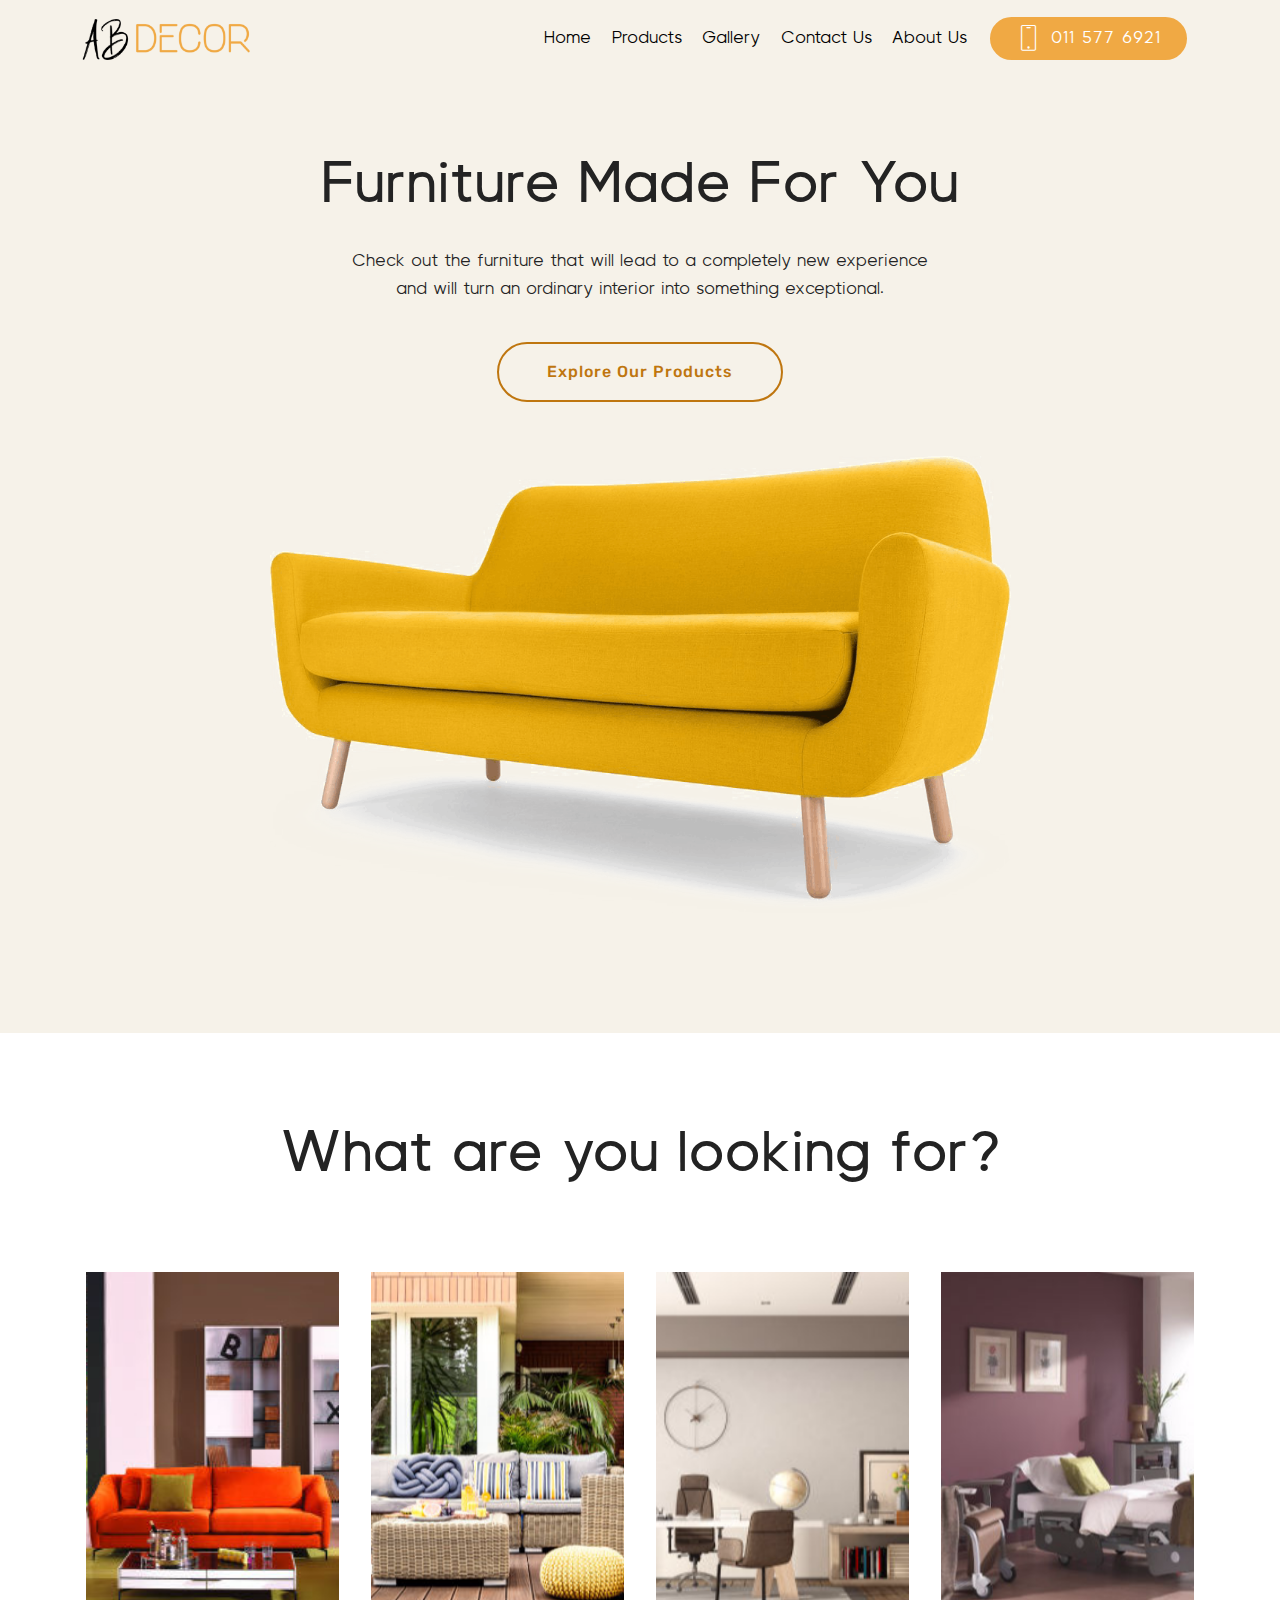
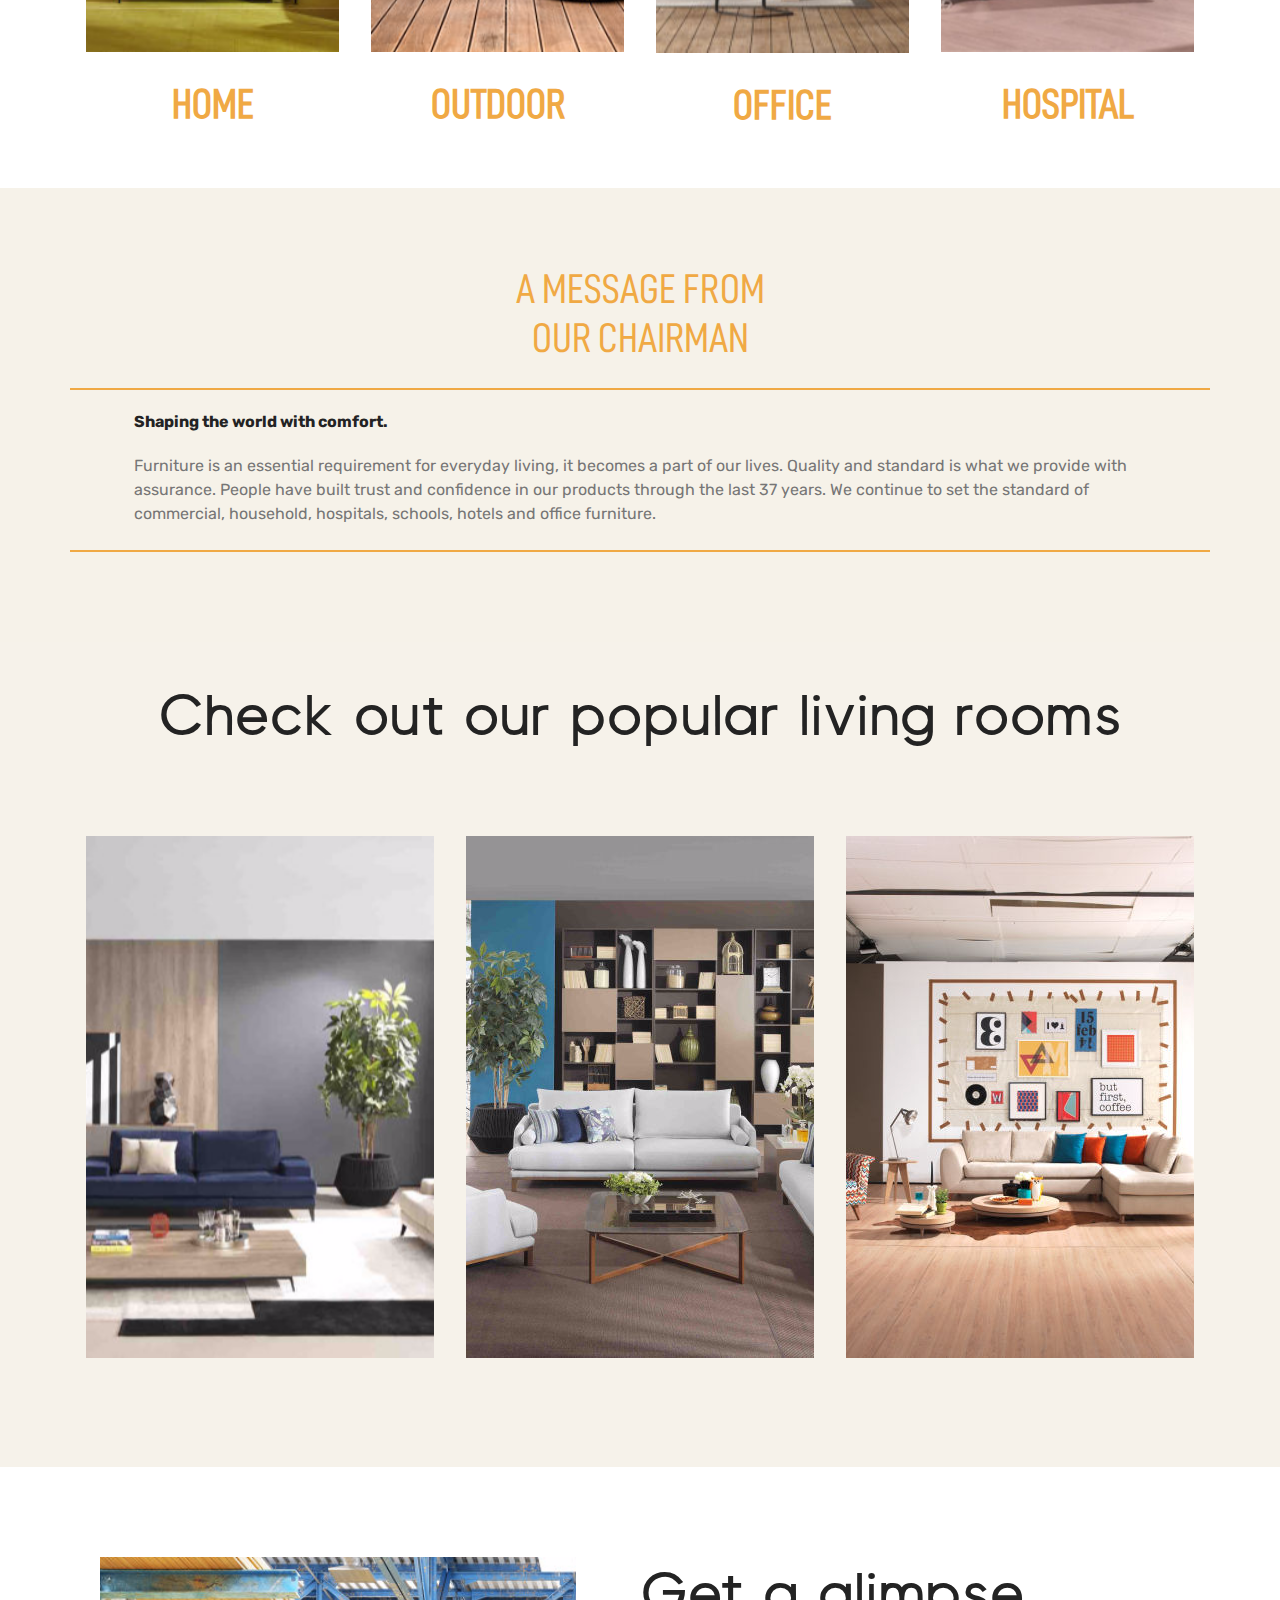
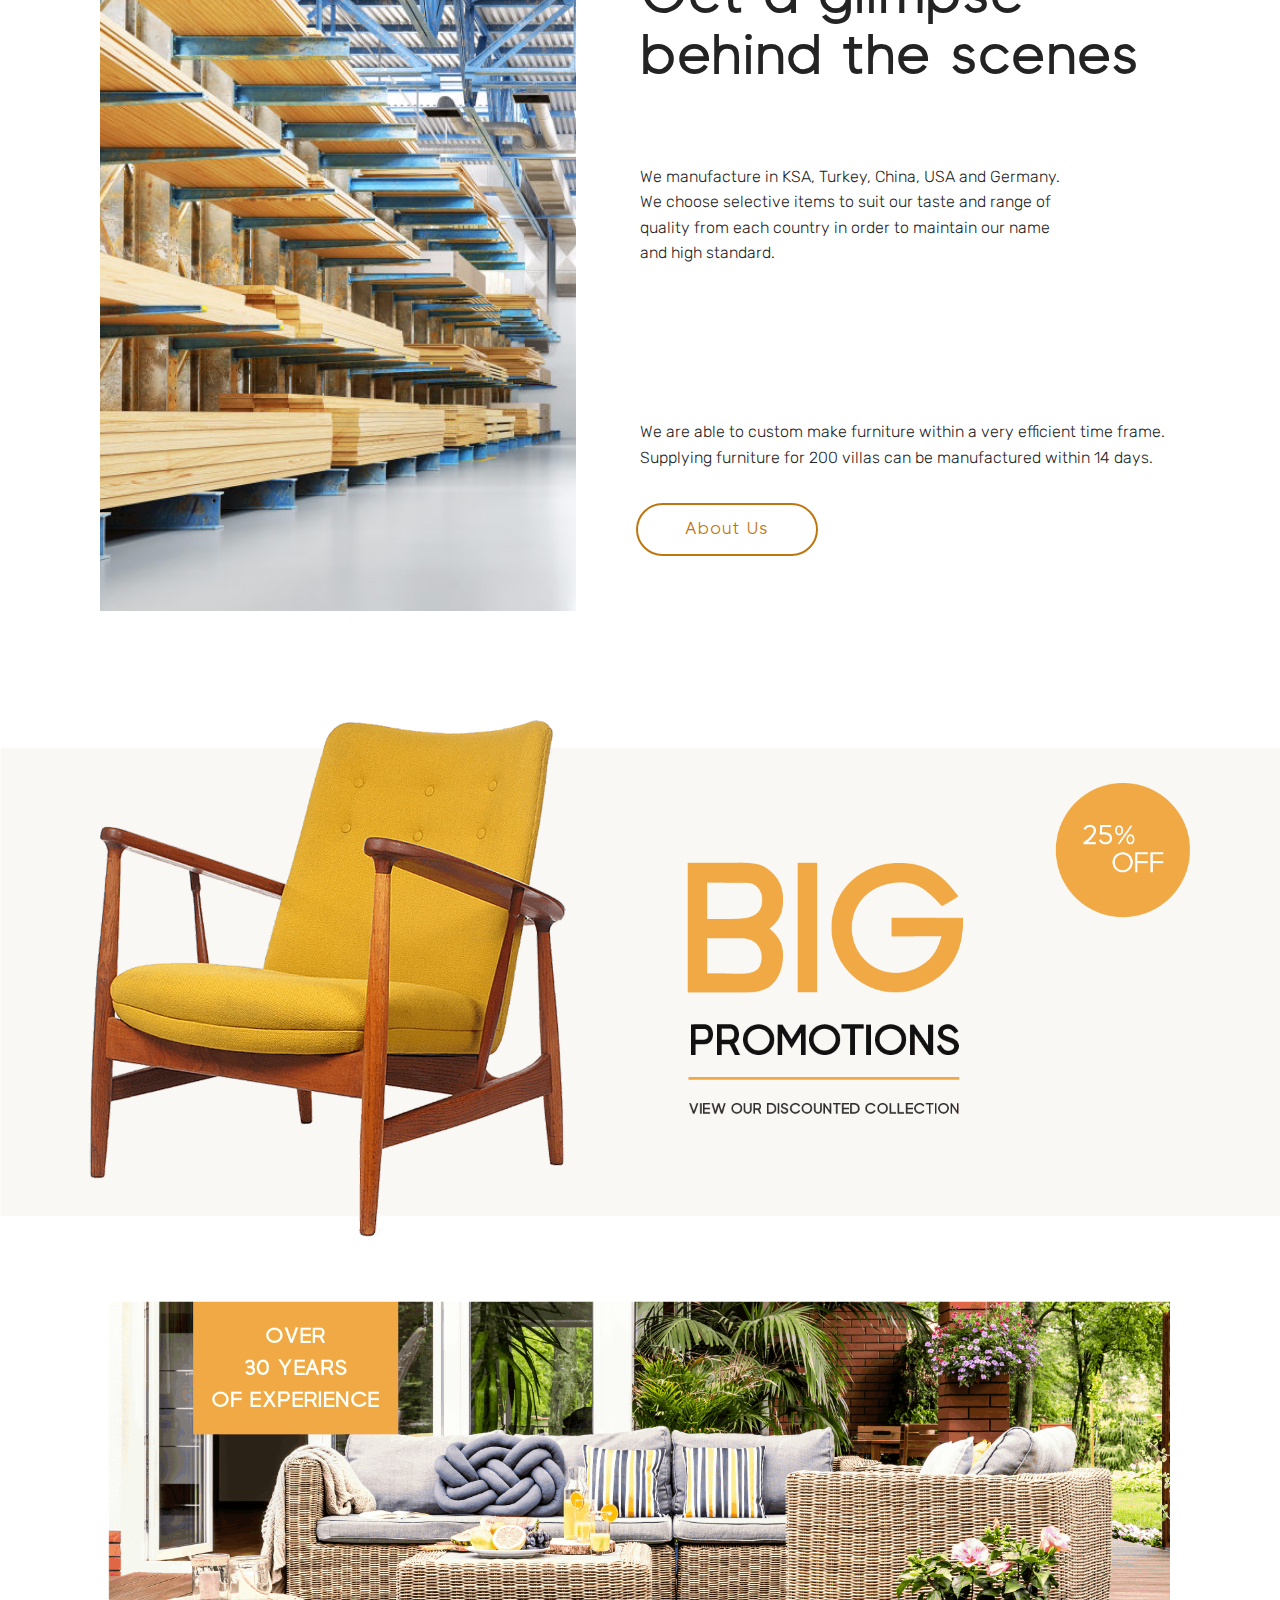
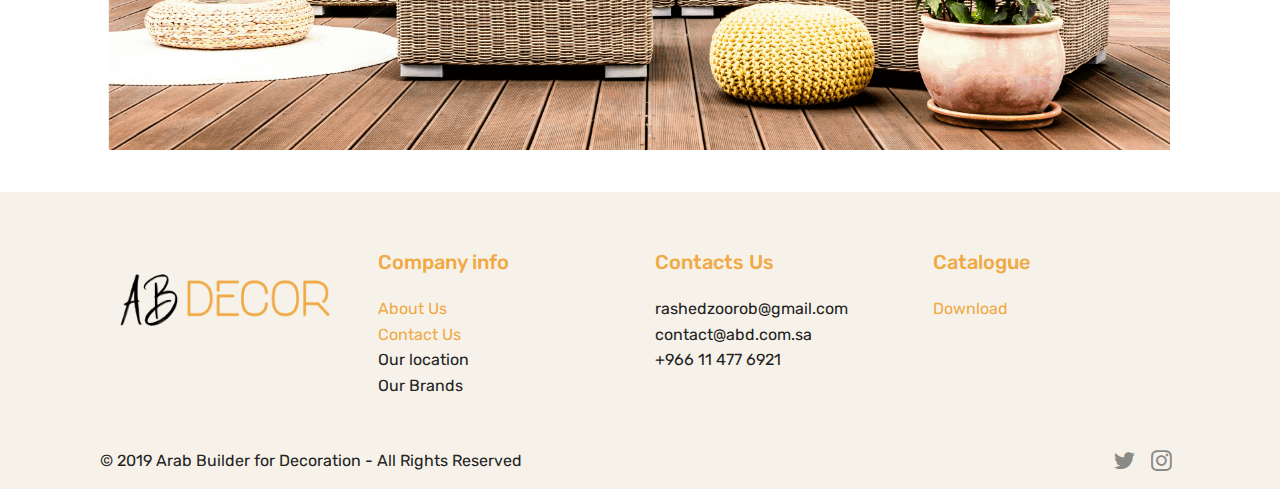
==== index.html @ a2915424 "first upload" ====
<!DOCTYPE html>
<html  >
<head>
  <!-- Site made with Mobirise Website Builder v4.10.1, https://mobirise.com -->
  <meta charset="UTF-8">
  <meta http-equiv="X-UA-Compatible" content="IE=edge">
  <meta name="generator" content="Mobirise v4.10.1, mobirise.com">
  <meta name="viewport" content="width=device-width, initial-scale=1, minimum-scale=1">
  <link rel="shortcut icon" href="assets/images/asset-1-494x121.png" type="image/x-icon">
  <meta name="description" content="">
  
  <title>Home</title>
  <link rel="stylesheet" href="assets/web/assets/mobirise-icons/mobirise-icons.css">
  <link rel="stylesheet" href="assets/tether/tether.min.css">
  <link rel="stylesheet" href="assets/bootstrap/css/bootstrap.min.css">
  <link rel="stylesheet" href="assets/bootstrap/css/bootstrap-grid.min.css">
  <link rel="stylesheet" href="assets/bootstrap/css/bootstrap-reboot.min.css">
  <link rel="stylesheet" href="assets/socicon/css/styles.css">
  <link rel="stylesheet" href="assets/dropdown/css/style.css">
  <link rel="stylesheet" href="assets/theme/css/style.css">
  <link href="assets/fonts/style.css" rel="stylesheet">
  <link rel="stylesheet" href="assets/mobirise/css/mbr-additional.css" type="text/css">
  
  
  
</head>
<body>
  <section class="menu cid-rqZyhrJcAe" once="menu" id="menu2-0">

    

    <nav class="navbar navbar-expand beta-menu navbar-dropdown align-items-center navbar-fixed-top navbar-toggleable-sm">
        <button class="navbar-toggler navbar-toggler-right" type="button" data-toggle="collapse" data-target="#navbarSupportedContent" aria-controls="navbarSupportedContent" aria-expanded="false" aria-label="Toggle navigation">
            <div class="hamburger">
                <span></span>
                <span></span>
                <span></span>
                <span></span>
            </div>
        </button>
        <div class="menu-logo">
            <div class="navbar-brand">
                <span class="navbar-logo">
                    <a href="index.html">
                        <img src="assets/images/asset-1-494x121.png" alt="" title="" style="height: 3.8rem;">
                    </a>
                </span>
                
            </div>
        </div>
        <div class="collapse navbar-collapse" id="navbarSupportedContent">
            <ul class="navbar-nav nav-dropdown" data-app-modern-menu="true"><li class="nav-item">
                    <a class="nav-link link text-black display-4" href="index.html">
                        Home</a>
                </li><li class="nav-item"><a class="nav-link link text-black display-4" href="page1.html">
                        Products</a></li>
                <li class="nav-item">
                    <a class="nav-link link text-black display-4" href="page2.html">
                        Gallery</a>
                </li><li class="nav-item"><a class="nav-link link text-black display-4" href="page4.html">
                        Contact Us
                    </a></li><li class="nav-item"><a class="nav-link link text-black display-4" href="page3.html">
                        About Us
                    </a></li></ul>
            <div class="navbar-buttons mbr-section-btn"><a class="btn btn-sm btn-primary display-4" href="tel:00966115776921">
                    <span class="btn-icon mbri-mobile mbr-iconfont mbr-iconfont-btn">
                    </span>011 577 6921</a></div>
        </div>
    </nav>
</section>

<section class="engine"><a href="https://mobirise.info/j">website templates</a></section><section class="header4 cid-rqZAkSwzEW" id="header4-4">

    

    

    <div class="container">
        <div class="row justify-content-md-center">
            <div class="media-content col-md-10">
                <h1 class="mbr-section-title align-center mbr-white pb-3 mbr-bold mbr-fonts-style display-1"></h1>
                <h3 class="mbr-section-subtitle align-center mbr-white mbr-light pb-3 mbr-fonts-style display-1">Furniture Made For You</h3>
                <div class="mbr-text align-center mbr-white pb-3">
                    <p class="mbr-text mbr-fonts-style display-4">
                        Check out the furniture that will lead to a completely new experience <br>and will turn an ordinary interior into something exceptional.
                    </p>
                </div>
                <div class="mbr-section-btn align-center"><a class="btn btn-md btn-primary-outline display-7" href="page1.html">Explore Our Products</a></div>
            </div>
            <div class="mbr-figure pt-5">
                <img src="assets/images/modern-sofa-png-picture-1000x617.png" alt="" title="" style="width: 65%;">
            </div>
        </div>
    </div>
</section>

<section class="services1 cid-rr6rf78s8U" id="services1-c">
    <!---->
    
    <!---->
    <!--Overlay-->
    
    <!--Container-->
    <div class="container">
        <div class="row justify-content-center">
            <!--Titles-->
            <div class="title pb-5 col-12">
                <h2 class="align-left pb-3 mbr-fonts-style display-1">
                    What are you looking for?</h2>
                
            </div>
            <!--Card-1-->
            <div class="card col-12 col-md-6 p-3 col-lg-3">
                <div class="card-wrapper">
                    <div class="card-img">
                        <a href="page1.html"><img src="assets/images/39-4-506x258.jpg" alt="" title=""></a>
                    </div>
                    <div class="card-box">
                        <h4 class="card-title mbr-fonts-style display-2"><strong>HOME</strong></h4>
                        
                        <!--Btn-->
                        
                    </div>
                </div>
            </div>
            <!--Card-2-->
            <div class="card col-12 col-md-6 p-3 col-lg-3">
                <div class="card-wrapper">
                    <div class="card-img">
                        <a href="page1.html"><img src="assets/images/beige-garden-furniture-on-terrace-pvzm69s-506x337.jpg" alt="" title=""></a>
                    </div>
                    <div class="card-box">
                        <h4 class="card-title mbr-fonts-style display-2"><strong>OUTDOOR</strong></h4>
                        
                        <!--Btn-->
                        
                    </div>
                </div>
            </div>
            <!--Card-3-->
            <div class="card col-12 col-md-6 p-3 col-lg-3">
                <div class="card-wrapper">
                    <div class="card-img">
                        <a href="page1.html"><img src="assets/images/white-and-brown-modern-office-pw93bt2-506x277.jpg" alt="" title=""></a>
                    </div>
                    <div class="card-box">
                        <h4 class="card-title mbr-fonts-style display-2"><strong>
                            OFFICE</strong></h4>
                        
                        <!--Btn-->
                        
                    </div>
                </div>
            </div>
            <!--Card-4-->
            <div class="card col-12 col-md-6 p-3 col-lg-3 last-child">
                <div class="card-wrapper">
                    <div class="card-img">
                        <a href="page1.html"><img src="assets/images/0-430-artena-vela-decor-1a-506x357.jpg" alt="" title=""></a>
                    </div>
                    <div class="card-box">
                        <h4 class="card-title mbr-fonts-style display-2"><strong>
                            HOSPITAL</strong></h4>
                        
                        <!--Btn-->
                        
                    </div>
                </div>
            </div>
        </div>
    </div>
</section>

<section class="counters5 counters cid-rs32pr5oGK" id="counters5-10">

    

    

    <div class="container pt-4 mt-2">
        <h2 class="mbr-section-title pb-3 align-center mbr-fonts-style display-2">A MESSAGE FROM<br>OUR CHAIRMAN</h2>
        
        <div class="row justify-content-center">
            <div class="cards-block">
                <div class="cards-container">
                    <div class="card px-3 align-left col-12">
                        <div class="panel-item p-4 d-flex">
                            <div class="card-img pr-3">
                                <h3 class="img-text d-flex align-items-center justify-content-center">.</h3>
                            </div>
                            <div class="card-text">
                                <h4 class="mbr-content-title mbr-bold mbr-fonts-style display-7">Shaping the world with comfort.<br><br></h4>
                                <p class="mbr-content-text mbr-fonts-style display-7">
                                    Furniture is an essential requirement for everyday living, it becomes a part of our lives. Quality and standard is what we provide with assurance. People have built trust and confidence in our products through the last 37 years. We continue to set the standard of commercial, household, hospitals, schools, hotels and office furniture.</p>
                            </div>
                        </div>
                    </div>
                    
                    
                    
                </div>
            </div>
        </div>
    </div>
</section>

<section class="services1 cid-rr6XoQn60C mbr-parallax-background" id="services1-n">
    <!---->
    
    <!---->
    <!--Overlay-->
    <div class="mbr-overlay" style="opacity: 0.9; background-color: rgb(246, 242, 233);">
    </div>
    <!--Container-->
    <div class="container">
        <div class="row justify-content-center">
            <!--Titles-->
            <div class="title pb-5 col-12">
                <h2 class="align-left pb-3 mbr-fonts-style display-1">
                    Check out our popular living rooms</h2>
                
            </div>
            <!--Card-1-->
            <div class="card col-12 col-md-6 p-3 col-lg-4">
                <div class="card-wrapper">
                    <div class="card-img">
                        <img src="assets/images/58-1-700x421.jpg" alt="" title="">
                    </div>
                    <div class="card-box">
                        
                        
                        <!--Btn-->
                        
                    </div>
                </div>
            </div>
            <!--Card-2-->
            <div class="card col-12 col-md-6 p-3 col-lg-4">
                <div class="card-wrapper">
                    <div class="card-img">
                        <img src="assets/images/71-696x522.jpg" alt="" title="">
                    </div>
                    <div class="card-box">
                        
                        
                        <!--Btn-->
                        
                    </div>
                </div>
            </div>
            <!--Card-3-->
            <div class="card col-12 col-md-6 p-3 col-lg-4 last-child">
                <div class="card-wrapper">
                    <div class="card-img">
                        <img src="assets/images/52-696x522.jpg" alt="" title="">
                    </div>
                    <div class="card-box">
                        
                        
                        <!--Btn-->
                        
                    </div>
                </div>
            </div>
            <!--Card-4-->
            
        </div>
    </div>
</section>

<section class="services2 cid-rrixToVvRt" id="services2-e">
    <!---->
    
    <!---->
    <!--Overlay-->
    
    <!--Container-->
    <div class="container">
        <div class="col-md-12">
            <div class="media-container-row">
                <div class="mbr-figure" style="width: 50%;">
                    <img src="assets/images/shutterstock-713252165-1204x602.jpg" alt="" title="">
                </div>
                <div class="align-left aside-content">
                    <h2 class="mbr-title pt-2 mbr-fonts-style display-1">
                        Get a glimpse<br>behind the scenes<br><br></h2>
                    <div class="mbr-section-text">
                        <p class="mbr-text text1 pt-2 mbr-light mbr-fonts-style display-7">We manufacture in KSA, Turkey, China, USA and Germany. 
<br>We choose selective items to suit our taste and range of 
<br>quality from each country in order to maintain our name 
<br>and high standard.<br><br><br><br><br><br><br>We are able to custom make furniture within a very efficient time frame. Supplying furniture for 200 villas can be manufactured within 14 days.<br></p>
                        
                    </div>
                    <!--Btn-->
                    <div class="mbr-section-btn pt-3 align-left"><a href="page3.html" class="btn btn-primary-outline display-4">
                            About Us</a></div>
                </div>
            </div>
        </div>
    </div>
</section>

<section class="cid-rr6UmHjtLa" id="image2-k">

    

    <figure class="mbr-figure">
        <div class="image-block" style="width: 100%;">
            <img src="assets/images/untitled-2-1921x840.png" alt="" title="">
            
        </div>
    </figure>
</section>

<section class="cid-rr6VhEQDPo" id="image2-l">

    

    <figure class="mbr-figure">
        <div class="image-block" style="width: 100%;">
            <img src="assets/images/untitled-3-1921x797.png" alt="" title="">
            
        </div>
    </figure>
</section>

<section class="cid-rril4LQAMu" id="footer1-9">

    

    

    <div class="container">
        <div class="media-container-row content text-white">
            <div class="col-12 col-md-3">
                <div class="media-wrap">
                    <a href="index.html">
                        <img src="assets/images/asset-1-496x122.png" alt="Mobirise" title="">
                    </a>
                </div>
            </div>
            <div class="col-12 col-md-3 mbr-fonts-style display-7">
                <h5 class="pb-3">
                    Company info</h5>
                <p class="mbr-text"><a href="page3.html">About Us</a><br><a href="page4.html">Contact Us</a><br>Our location<br>Our Brands</p>
            </div>
            <div class="col-12 col-md-3 mbr-fonts-style display-7">
                <h5 class="pb-3">
                    Contacts Us</h5>
                <p class="mbr-text">rashedzoorob@gmail.com 
<br>contact@abd.com.sa
<br>+966 11 477 6921&nbsp;</p>
            </div>
            <div class="col-12 col-md-3 mbr-fonts-style display-7">
                <h5 class="pb-3">Catalogue</h5>
                <p class="mbr-text"><a class="text-primary" href="index.html">Download</a></p>
            </div>
        </div>
        <div class="footer-lower">
            <div class="media-container-row">
                <div class="col-sm-12">
                    <hr>
                </div>
            </div>
            <div class="media-container-row mbr-white">
                <div class="col-sm-6 copyright">
                    <p class="mbr-text mbr-fonts-style display-7">
                        © 2019 Arab Builder for Decoration - All Rights Reserved
                    </p>
                </div>
                <div class="col-md-6">
                    <div class="social-list align-right">
                        <div class="soc-item">
                            <a href="." target="_blank">
                                <span class="mbr-iconfont mbr-iconfont-social socicon-twitter socicon" style="color: rgb(35, 35, 35); fill: rgb(35, 35, 35);"></span>
                            </a>
                        </div>
                        <div class="soc-item">
                            <a href="." target="_blank">
                                <span class="mbr-iconfont mbr-iconfont-social socicon-instagram socicon" style="color: rgb(35, 35, 35); fill: rgb(35, 35, 35);"></span>
                            </a>
                        </div>
                        
                        
                        
                        
                    </div>
                </div>
            </div>
        </div>
    </div>
</section>


  <script src="assets/web/assets/jquery/jquery.min.js"></script>
  <script src="assets/popper/popper.min.js"></script>
  <script src="assets/tether/tether.min.js"></script>
  <script src="assets/bootstrap/js/bootstrap.min.js"></script>
  <script src="assets/smoothscroll/smooth-scroll.js"></script>
  <script src="assets/touchswipe/jquery.touch-swipe.min.js"></script>
  <script src="assets/viewportchecker/jquery.viewportchecker.js"></script>
  <script src="assets/parallax/jarallax.min.js"></script>
  <script src="assets/dropdown/js/script.min.js"></script>
  <script src="assets/theme/js/script.js"></script>
  
  
</body>
</html>
---- assets/web/assets/mobirise-icons/mobirise-icons.css ----
@font-face {
  font-family: 'MobiriseIcons';
  src:  url('mobirise-icons.eot?spat4u');
  src:  url('mobirise-icons.eot?spat4u#iefix') format('embedded-opentype'),
    url('mobirise-icons.ttf?spat4u') format('truetype'),
    url('mobirise-icons.woff?spat4u') format('woff'),
    url('mobirise-icons.svg?spat4u#MobiriseIcons') format('svg');
  font-weight: normal;
  font-style: normal;
}

[class^="mbri-"], [class*=" mbri-"] {
  /* use !important to prevent issues with browser extensions that change fonts */
  font-family: MobiriseIcons !important;
  speak: none;
  font-style: normal;
  font-weight: normal;
  font-variant: normal;
  text-transform: none;
  line-height: 1;

  /* Better Font Rendering =========== */
  -webkit-font-smoothing: antialiased;
  -moz-osx-font-smoothing: grayscale;
}

.mbri-add-submenu:before {
  content: "\e900";
}
.mbri-alert:before {
  content: "\e901";
}
.mbri-align-center:before {
  content: "\e902";
}
.mbri-align-justify:before {
  content: "\e903";
}
.mbri-align-left:before {
  content: "\e904";
}
.mbri-align-right:before {
  content: "\e905";
}
.mbri-android:before {
  content: "\e906";
}
.mbri-apple:before {
  content: "\e907";
}
.mbri-arrow-down:before {
  content: "\e908";
}
.mbri-arrow-next:before {
  content: "\e909";
}
.mbri-arrow-prev:before {
  content: "\e90a";
}
.mbri-arrow-up:before {
  content: "\e90b";
}
.mbri-bold:before {
  content: "\e90c";
}
.mbri-bookmark:before {
  content: "\e90d";
}
.mbri-bootstrap:before {
  content: "\e90e";
}
.mbri-briefcase:before {
  content: "\e90f";
}
.mbri-browse:before {
  content: "\e910";
}
.mbri-bulleted-list:before {
  content: "\e911";
}
.mbri-calendar:before {
  content: "\e912";
}
.mbri-camera:before {
  content: "\e913";
}
.mbri-cart-add:before {
  content: "\e914";
}
.mbri-cart-full:before {
  content: "\e915";
}
.mbri-cash:before {
  content: "\e916";
}
.mbri-change-style:before {
  content: "\e917";
}
.mbri-chat:before {
  content: "\e918";
}
.mbri-clock:before {
  content: "\e919";
}
.mbri-close:before {
  content: "\e91a";
}
.mbri-cloud:before {
  content: "\e91b";
}
.mbri-code:before {
  content: "\e91c";
}
.mbri-contact-form:before {
  content: "\e91d";
}
.mbri-credit-card:before {
  content: "\e91e";
}
.mbri-cursor-click:before {
  content: "\e91f";
}
.mbri-cust-feedback:before {
  content: "\e920";
}
.mbri-database:before {
  content: "\e921";
}
.mbri-delivery:before {
  content: "\e922";
}
.mbri-desktop:before {
  content: "\e923";
}
.mbri-devices:before {
  content: "\e924";
}
.mbri-down:before {
  content: "\e925";
}
.mbri-download:before {
  content: "\e989";
}
.mbri-drag-n-drop:before {
  content: "\e927";
}
.mbri-drag-n-drop2:before {
  content: "\e928";
}
.mbri-edit:before {
  content: "\e929";
}
.mbri-edit2:before {
  content: "\e92a";
}
.mbri-error:before {
  content: "\e92b";
}
.mbri-extension:before {
  content: "\e92c";
}
.mbri-features:before {
  content: "\e92d";
}
.mbri-file:before {
  content: "\e92e";
}
.mbri-flag:before {
  content: "\e92f";
}
.mbri-folder:before {
  content: "\e930";
}
.mbri-gift:before {
  content: "\e931";
}
.mbri-github:before {
  content: "\e932";
}
.mbri-globe:before {
  content: "\e933";
}
.mbri-globe-2:before {
  content: "\e934";
}
.mbri-growing-chart:before {
  content: "\e935";
}
.mbri-hearth:before {
  content: "\e936";
}
.mbri-help:before {
  content: "\e937";
}
.mbri-home:before {
  content: "\e938";
}
.mbri-hot-cup:before {
  content: "\e939";
}
.mbri-idea:before {
  content: "\e93a";
}
.mbri-image-gallery:before {
  content: "\e93b";
}
.mbri-image-slider:before {
  content: "\e93c";
}
.mbri-info:before {
  content: "\e93d";
}
.mbri-italic:before {
  content: "\e93e";
}
.mbri-key:before {
  content: "\e93f";
}
.mbri-laptop:before {
  content: "\e940";
}
.mbri-layers:before {
  content: "\e941";
}
.mbri-left-right:before {
  content: "\e942";
}
.mbri-left:before {
  content: "\e943";
}
.mbri-letter:before {
  content: "\e944";
}
.mbri-like:before {
  content: "\e945";
}
.mbri-link:before {
  content: "\e946";
}
.mbri-lock:before {
  content: "\e947";
}
.mbri-login:before {
  content: "\e948";
}
.mbri-logout:before {
  content: "\e949";
}
.mbri-magic-stick:before {
  content: "\e94a";
}
.mbri-map-pin:before {
  content: "\e94b";
}
.mbri-menu:before {
  content: "\e94c";
}
.mbri-mobile:before {
  content: "\e94d";
}
.mbri-mobile2:before {
  content: "\e94e";
}
.mbri-mobirise:before {
  content: "\e94f";
}
.mbri-more-horizontal:before {
  content: "\e950";
}
.mbri-more-vertical:before {
  content: "\e951";
}
.mbri-music:before {
  content: "\e952";
}
.mbri-new-file:before {
  content: "\e953";
}
.mbri-numbered-list:before {
  content: "\e954";
}
.mbri-opened-folder:before {
  content: "\e955";
}
.mbri-pages:before {
  content: "\e956";
}
.mbri-paper-plane:before {
  content: "\e957";
}
.mbri-paperclip:before {
  content: "\e958";
}
.mbri-photo:before {
  content: "\e959";
}
.mbri-photos:before {
  content: "\e95a";
}
.mbri-pin:before {
  content: "\e95b";
}
.mbri-play:before {
  content: "\e95c";
}
.mbri-plus:before {
  content: "\e95d";
}
.mbri-preview:before {
  content: "\e95e";
}
.mbri-print:before {
  content: "\e95f";
}
.mbri-protect:before {
  content: "\e960";
}
.mbri-question:before {
  content: "\e961";
}
.mbri-quote-left:before {
  content: "\e962";
}
.mbri-quote-right:before {
  content: "\e963";
}
.mbri-refresh:before {
  content: "\e964";
}
.mbri-responsive:before {
  content: "\e965";
}
.mbri-right:before {
  content: "\e966";
}
.mbri-rocket:before {
  content: "\e967";
}
.mbri-sad-face:before {
  content: "\e968";
}
.mbri-sale:before {
  content: "\e969";
}
.mbri-save:before {
  content: "\e96a";
}
.mbri-search:before {
  content: "\e96b";
}
.mbri-setting:before {
  content: "\e96c";
}
.mbri-setting2:before {
  content: "\e96d";
}
.mbri-setting3:before {
  content: "\e96e";
}
.mbri-share:before {
  content: "\e96f";
}
.mbri-shopping-bag:before {
  content: "\e970";
}
.mbri-shopping-basket:before {
  content: "\e971";
}
.mbri-shopping-cart:before {
  content: "\e972";
}
.mbri-sites:before {
  content: "\e973";
}
.mbri-smile-face:before {
  content: "\e974";
}
.mbri-speed:before {
  content: "\e975";
}
.mbri-star:before {
  content: "\e976";
}
.mbri-success:before {
  content: "\e977";
}
.mbri-sun:before {
  content: "\e978";
}
.mbri-sun2:before {
  content: "\e979";
}
.mbri-tablet:before {
  content: "\e97a";
}
.mbri-tablet-vertical:before {
  content: "\e97b";
}
.mbri-target:before {
  content: "\e97c";
}
.mbri-timer:before {
  content: "\e97d";
}
.mbri-to-ftp:before {
  content: "\e97e";
}
.mbri-to-local-drive:before {
  content: "\e97f";
}
.mbri-touch-swipe:before {
  content: "\e980";
}
.mbri-touch:before {
  content: "\e981";
}
.mbri-trash:before {
  content: "\e982";
}
.mbri-underline:before {
  content: "\e983";
}
.mbri-unlink:before {
  content: "\e984";
}
.mbri-unlock:before {
  content: "\e985";
}
.mbri-up-down:before {
  content: "\e986";
}
.mbri-up:before {
  content: "\e987";
}
.mbri-update:before {
  content: "\e988";
}
.mbri-upload:before {
 content: "\e926"; 
}
.mbri-user:before {
  content: "\e98a";
}
.mbri-user2:before {
  content: "\e98b";
}
.mbri-users:before {
  content: "\e98c";
}
.mbri-video:before {
  content: "\e98d";
}
.mbri-video-play:before {
  content: "\e98e";
}
.mbri-watch:before {
  content: "\e98f";
}
.mbri-website-theme:before {
  content: "\e990";
}
.mbri-wifi:before {
  content: "\e991";
}
.mbri-windows:before {
  content: "\e992";
}
.mbri-zoom-out:before {
  content: "\e993";
}
.mbri-redo:before {
  content: "\e994";
}
.mbri-undo:before {
  content: "\e995";
}
---- assets/socicon/css/styles.css ----
@charset "UTF-8";

@font-face {
  font-family: "socicon";
  src:url("../fonts/socicon.eot");
  src:url("../fonts/socicon.eot?#iefix") format("embedded-opentype"),
    url("../fonts/socicon.woff") format("woff"),
    url("../fonts/socicon.ttf") format("truetype"),
    url("../fonts/socicon.svg#socicon") format("svg");
  font-weight: normal;
  font-style: normal;

}

[data-icon]:before {
  font-family: "socicon" !important;
  content: attr(data-icon);
  font-style: normal !important;
  font-weight: normal !important;
  font-variant: normal !important;
  text-transform: none !important;
  speak: none;
  line-height: 1;
  -webkit-font-smoothing: antialiased;
  -moz-osx-font-smoothing: grayscale;
}

[class^="socicon-"]:before,
[class*=" socicon-"]:before {
  font-family: "socicon" !important;
  font-style: normal !important;
  font-weight: normal !important;
  font-variant: normal !important;
  text-transform: none !important;
  speak: none;
  line-height: 1;
  -webkit-font-smoothing: antialiased;
  -moz-osx-font-smoothing: grayscale;
}

.socicon-modelmayhem:before {
  content: "\e000";
}
.socicon-mixcloud:before {
  content: "\e001";
}
.socicon-drupal:before {
  content: "\e002";
}
.socicon-swarm:before {
  content: "\e003";
}
.socicon-istock:before {
  content: "\e004";
}
.socicon-yammer:before {
  content: "\e005";
}
.socicon-ello:before {
  content: "\e006";
}
.socicon-stackoverflow:before {
  content: "\e007";
}
.socicon-persona:before {
  content: "\e008";
}
.socicon-triplej:before {
  content: "\e009";
}
.socicon-houzz:before {
  content: "\e00a";
}
.socicon-rss:before {
  content: "\e00b";
}
.socicon-paypal:before {
  content: "\e00c";
}
.socicon-odnoklassniki:before {
  content: "\e00d";
}
.socicon-airbnb:before {
  content: "\e00e";
}
.socicon-periscope:before {
  content: "\e00f";
}
.socicon-outlook:before {
  content: "\e010";
}
.socicon-coderwall:before {
  content: "\e011";
}
.socicon-tripadvisor:before {
  content: "\e012";
}
.socicon-appnet:before {
  content: "\e013";
}
.socicon-goodreads:before {
  content: "\e014";
}
.socicon-tripit:before {
  content: "\e015";
}
.socicon-lanyrd:before {
  content: "\e016";
}
.socicon-slideshare:before {
  content: "\e017";
}
.socicon-buffer:before {
  content: "\e018";
}
.socicon-disqus:before {
  content: "\e019";
}
.socicon-vkontakte:before {
  content: "\e01a";
}
.socicon-whatsapp:before {
  content: "\e01b";
}
.socicon-patreon:before {
  content: "\e01c";
}
.socicon-storehouse:before {
  content: "\e01d";
}
.socicon-pocket:before {
  content: "\e01e";
}
.socicon-mail:before {
  content: "\e01f";
}
.socicon-blogger:before {
  content: "\e020";
}
.socicon-technorati:before {
  content: "\e021";
}
.socicon-reddit:before {
  content: "\e022";
}
.socicon-dribbble:before {
  content: "\e023";
}
.socicon-stumbleupon:before {
  content: "\e024";
}
.socicon-digg:before {
  content: "\e025";
}
.socicon-envato:before {
  content: "\e026";
}
.socicon-behance:before {
  content: "\e027";
}
.socicon-delicious:before {
  content: "\e028";
}
.socicon-deviantart:before {
  content: "\e029";
}
.socicon-forrst:before {
  content: "\e02a";
}
.socicon-play:before {
  content: "\e02b";
}
.socicon-zerply:before {
  content: "\e02c";
}
.socicon-wikipedia:before {
  content: "\e02d";
}
.socicon-apple:before {
  content: "\e02e";
}
.socicon-flattr:before {
  content: "\e02f";
}
.socicon-github:before {
  content: "\e030";
}
.socicon-renren:before {
  content: "\e031";
}
.socicon-friendfeed:before {
  content: "\e032";
}
.socicon-newsvine:before {
  content: "\e033";
}
.socicon-identica:before {
  content: "\e034";
}
.socicon-bebo:before {
  content: "\e035";
}
.socicon-zynga:before {
  content: "\e036";
}
.socicon-steam:before {
  content: "\e037";
}
.socicon-xbox:before {
  content: "\e038";
}
.socicon-windows:before {
  content: "\e039";
}
.socicon-qq:before {
  content: "\e03a";
}
.socicon-douban:before {
  content: "\e03b";
}
.socicon-meetup:before {
  content: "\e03c";
}
.socicon-playstation:before {
  content: "\e03d";
}
.socicon-android:before {
  content: "\e03e";
}
.socicon-snapchat:before {
  content: "\e03f";
}
.socicon-twitter:before {
  content: "\e040";
}
.socicon-facebook:before {
  content: "\e041";
}
.socicon-googleplus:before {
  content: "\e042";
}
.socicon-pinterest:before {
  content: "\e043";
}
.socicon-foursquare:before {
  content: "\e044";
}
.socicon-yahoo:before {
  content: "\e045";
}
.socicon-skype:before {
  content: "\e046";
}
.socicon-yelp:before {
  content: "\e047";
}
.socicon-feedburner:before {
  content: "\e048";
}
.socicon-linkedin:before {
  content: "\e049";
}
.socicon-viadeo:before {
  content: "\e04a";
}
.socicon-xing:before {
  content: "\e04b";
}
.socicon-myspace:before {
  content: "\e04c";
}
.socicon-soundcloud:before {
  content: "\e04d";
}
.socicon-spotify:before {
  content: "\e04e";
}
.socicon-grooveshark:before {
  content: "\e04f";
}
.socicon-lastfm:before {
  content: "\e050";
}
.socicon-youtube:before {
  content: "\e051";
}
.socicon-vimeo:before {
  content: "\e052";
}
.socicon-dailymotion:before {
  content: "\e053";
}
.socicon-vine:before {
  content: "\e054";
}
.socicon-flickr:before {
  content: "\e055";
}
.socicon-500px:before {
  content: "\e056";
}
.socicon-wordpress:before {
  content: "\e058";
}
.socicon-tumblr:before {
  content: "\e059";
}
.socicon-twitch:before {
  content: "\e05a";
}
.socicon-8tracks:before {
  content: "\e05b";
}
.socicon-amazon:before {
  content: "\e05c";
}
.socicon-icq:before {
  content: "\e05d";
}
.socicon-smugmug:before {
  content: "\e05e";
}
.socicon-ravelry:before {
  content: "\e05f";
}
.socicon-weibo:before {
  content: "\e060";
}
.socicon-baidu:before {
  content: "\e061";
}
.socicon-angellist:before {
  content: "\e062";
}
.socicon-ebay:before {
  content: "\e063";
}
.socicon-imdb:before {
  content: "\e064";
}
.socicon-stayfriends:before {
  content: "\e065";
}
.socicon-residentadvisor:before {
  content: "\e066";
}
.socicon-google:before {
  content: "\e067";
}
.socicon-yandex:before {
  content: "\e068";
}
.socicon-sharethis:before {
  content: "\e069";
}
.socicon-bandcamp:before {
  content: "\e06a";
}
.socicon-itunes:before {
  content: "\e06b";
}
.socicon-deezer:before {
  content: "\e06c";
}
.socicon-telegram:before {
  content: "\e06e";
}
.socicon-openid:before {
  content: "\e06f";
}
.socicon-amplement:before {
  content: "\e070";
}
.socicon-viber:before {
  content: "\e071";
}
.socicon-zomato:before {
  content: "\e072";
}
.socicon-draugiem:before {
  content: "\e074";
}
.socicon-endomodo:before {
  content: "\e075";
}
.socicon-filmweb:before {
  content: "\e076";
}
.socicon-stackexchange:before {
  content: "\e077";
}
.socicon-wykop:before {
  content: "\e078";
}
.socicon-teamspeak:before {
  content: "\e079";
}
.socicon-teamviewer:before {
  content: "\e07a";
}
.socicon-ventrilo:before {
  content: "\e07b";
}
.socicon-younow:before {
  content: "\e07c";
}
.socicon-raidcall:before {
  content: "\e07d";
}
.socicon-mumble:before {
  content: "\e07e";
}
.socicon-medium:before {
  content: "\e06d";
}
.socicon-bebee:before {
  content: "\e07f";
}
.socicon-hitbox:before {
  content: "\e080";
}
.socicon-reverbnation:before {
  content: "\e081";
}
.socicon-formulr:before {
  content: "\e082";
}
.socicon-instagram:before {
  content: "\e057";
}
.socicon-battlenet:before {
  content: "\e083";
}
.socicon-chrome:before {
  content: "\e084";
}
.socicon-discord:before {
  content: "\e086";
}
.socicon-issuu:before {
  content: "\e087";
}
.socicon-macos:before {
  content: "\e088";
}
.socicon-firefox:before {
  content: "\e089";
}
.socicon-opera:before {
  content: "\e08d";
}
.socicon-keybase:before {
  content: "\e090";
}
.socicon-alliance:before {
  content: "\e091";
}
.socicon-livejournal:before {
  content: "\e092";
}
.socicon-googlephotos:before {
  content: "\e093";
}
.socicon-horde:before {
  content: "\e094";
}
.socicon-etsy:before {
  content: "\e095";
}
.socicon-zapier:before {
  content: "\e096";
}
.socicon-google-scholar:before {
  content: "\e097";
}
.socicon-researchgate:before {
  content: "\e098";
}
.socicon-wechat:before {
  content: "\e099";
}
.socicon-strava:before {
  content: "\e09a";
}
.socicon-line:before {
  content: "\e09b";
}
.socicon-lyft:before {
  content: "\e09c";
}
.socicon-uber:before {
  content: "\e09d";
}
.socicon-songkick:before {
  content: "\e09e";
}
.socicon-viewbug:before {
  content: "\e09f";
}
.socicon-googlegroups:before {
  content: "\e0a0";
}
.socicon-quora:before {
  content: "\e073";
}
.socicon-diablo:before {
  content: "\e085";
}
.socicon-blizzard:before {
  content: "\e0a1";
}
.socicon-hearthstone:before {
  content: "\e08b";
}
.socicon-heroes:before {
  content: "\e08a";
}
.socicon-overwatch:before {
  content: "\e08c";
}
.socicon-warcraft:before {
  content: "\e08e";
}
.socicon-starcraft:before {
  content: "\e08f";
}
.socicon-beam:before {
  content: "\e0a2";
}
.socicon-curse:before {
  content: "\e0a3";
}
.socicon-player:before {
  content: "\e0a4";
}
.socicon-streamjar:before {
  content: "\e0a5";
}
.socicon-nintendo:before {
  content: "\e0a6";
}
.socicon-hellocoton:before {
  content: "\e0a7";
}
---- assets/dropdown/css/style.css ----
.navbar-dropdown {
  left: 0;
  padding: 0;
  position: absolute;
  right: 0;
  top: 0;
  transition: all 0.45s ease;
  z-index: 1030;
  background: #282828; }
  .navbar-dropdown .navbar-logo {
    margin-right: 0.8rem;
    transition: margin 0.3s ease-in-out;
    vertical-align: middle; }
    .navbar-dropdown .navbar-logo img {
      height: 3.125rem;
      transition: all 0.3s ease-in-out; }
    .navbar-dropdown .navbar-logo.mbr-iconfont {
      font-size: 3.125rem;
      line-height: 3.125rem; }
  .navbar-dropdown .navbar-caption {
    font-weight: 700;
    white-space: normal;
    vertical-align: -4px;
    line-height: 3.125rem !important; }
    .navbar-dropdown .navbar-caption, .navbar-dropdown .navbar-caption:hover {
      color: inherit;
      text-decoration: none; }
  .navbar-dropdown .mbr-iconfont + .navbar-caption {
    vertical-align: -1px; }
  .navbar-dropdown.navbar-fixed-top {
    position: fixed; }
  .navbar-dropdown .navbar-brand span {
    vertical-align: -4px; }
  .navbar-dropdown.bg-color.transparent {
    background: none; }
  .navbar-dropdown.navbar-short .navbar-brand {
    padding: 0.625rem 0; }
    .navbar-dropdown.navbar-short .navbar-brand span {
      vertical-align: -1px; }
  .navbar-dropdown.navbar-short .navbar-caption {
    line-height: 2.375rem !important;
    vertical-align: -2px; }
  .navbar-dropdown.navbar-short .navbar-logo {
    margin-right: 0.5rem; }
    .navbar-dropdown.navbar-short .navbar-logo img {
      height: 2.375rem; }
    .navbar-dropdown.navbar-short .navbar-logo.mbr-iconfont {
      font-size: 2.375rem;
      line-height: 2.375rem; }
  .navbar-dropdown.navbar-short .mbr-table-cell {
    height: 3.625rem; }
  .navbar-dropdown .navbar-close {
    left: 0.6875rem;
    position: fixed;
    top: 0.75rem;
    z-index: 1000; }
  .navbar-dropdown .hamburger-icon {
    content: "";
    display: inline-block;
    vertical-align: middle;
    width: 16px;
    -webkit-box-shadow: 0 -6px 0 1px #282828,0 0 0 1px #282828,0 6px 0 1px #282828;
    -moz-box-shadow: 0 -6px 0 1px #282828,0 0 0 1px #282828,0 6px 0 1px #282828;
    box-shadow: 0 -6px 0 1px #282828,0 0 0 1px #282828,0 6px 0 1px #282828; }

.dropdown-menu .dropdown-toggle[data-toggle="dropdown-submenu"]::after {
  border-bottom: 0.35em solid transparent;
  border-left: 0.35em solid;
  border-right: 0;
  border-top: 0.35em solid transparent;
  margin-left: 0.3rem; }

.dropdown-menu .dropdown-item:focus {
  outline: 0; }

.nav-dropdown {
  font-size: 0.75rem;
  font-weight: 500;
  height: auto !important; }
  .nav-dropdown .nav-btn {
    padding-left: 1rem; }
  .nav-dropdown .link {
    margin: .667em 1.667em;
    font-weight: 500;
    padding: 0;
    transition: color .2s ease-in-out; }
    .nav-dropdown .link.dropdown-toggle {
      margin-right: 2.583em; }
      .nav-dropdown .link.dropdown-toggle::after {
        margin-left: .25rem;
        border-top: 0.35em solid;
        border-right: 0.35em solid transparent;
        border-left: 0.35em solid transparent;
        border-bottom: 0; }
      .nav-dropdown .link.dropdown-toggle[aria-expanded="true"] {
        margin: 0;
        padding: 0.667em 3.263em  0.667em 1.667em; }
  .nav-dropdown .link::after,
  .nav-dropdown .dropdown-item::after {
    color: inherit; }
  .nav-dropdown .btn {
    font-size: 0.75rem;
    font-weight: 700;
    letter-spacing: 0;
    margin-bottom: 0;
    padding-left: 1.25rem;
    padding-right: 1.25rem; }
  .nav-dropdown .dropdown-menu {
    border-radius: 0;
    border: 0;
    left: 0;
    margin: 0;
    padding-bottom: 1.25rem;
    padding-top: 1.25rem;
    position: relative; }
  .nav-dropdown .dropdown-submenu {
    margin-left: 0.125rem;
    top: 0; }
  .nav-dropdown .dropdown-item {
    font-weight: 500;
    line-height: 2;
    padding: 0.3846em 4.615em 0.3846em 1.5385em;
    position: relative;
    transition: color .2s ease-in-out, background-color .2s ease-in-out; }
    .nav-dropdown .dropdown-item::after {
      margin-top: -0.3077em;
      position: absolute;
      right: 1.1538em;
      top: 50%; }
    .nav-dropdown .dropdown-item:focus, .nav-dropdown .dropdown-item:hover {
      background: none; }

@media (max-width: 767px) {
  .nav-dropdown.navbar-toggleable-sm {
    bottom: 0;
    display: none;
    left: 0;
    overflow-x: hidden;
    position: fixed;
    top: 0;
    transform: translateX(-100%);
    -ms-transform: translateX(-100%);
    -webkit-transform: translateX(-100%);
    width: 18.75rem;
    z-index: 999; } }
.nav-dropdown.navbar-toggleable-xl {
  bottom: 0;
  display: none;
  left: 0;
  overflow-x: hidden;
  position: fixed;
  top: 0;
  transform: translateX(-100%);
  -ms-transform: translateX(-100%);
  -webkit-transform: translateX(-100%);
  width: 18.75rem;
  z-index: 999; }

.nav-dropdown-sm {
  display: block !important;
  overflow-x: hidden;
  overflow: auto;
  padding-top: 3.875rem; }
  .nav-dropdown-sm::after {
    content: "";
    display: block;
    height: 3rem;
    width: 100%; }
  .nav-dropdown-sm.collapse.in ~ .navbar-close {
    display: block !important; }
  .nav-dropdown-sm.collapsing, .nav-dropdown-sm.collapse.in {
    transform: translateX(0);
    -ms-transform: translateX(0);
    -webkit-transform: translateX(0);
    transition: all 0.25s ease-out;
    -webkit-transition: all 0.25s ease-out;
    background: #282828; }
  .nav-dropdown-sm.collapsing[aria-expanded="false"] {
    transform: translateX(-100%);
    -ms-transform: translateX(-100%);
    -webkit-transform: translateX(-100%); }
  .nav-dropdown-sm .nav-item {
    display: block;
    margin-left: 0 !important;
    padding-left: 0; }
  .nav-dropdown-sm .link,
  .nav-dropdown-sm .dropdown-item {
    border-top: 1px dotted rgba(255, 255, 255, 0.1);
    font-size: 0.8125rem;
    line-height: 1.6;
    margin: 0 !important;
    padding: 0.875rem 2.4rem 0.875rem 1.5625rem !important;
    position: relative;
    white-space: normal; }
    .nav-dropdown-sm .link:focus, .nav-dropdown-sm .link:hover,
    .nav-dropdown-sm .dropdown-item:focus,
    .nav-dropdown-sm .dropdown-item:hover {
      background: rgba(0, 0, 0, 0.2) !important;
      color: #c0a375; }
  .nav-dropdown-sm .nav-btn {
    position: relative;
    padding: 1.5625rem 1.5625rem 0 1.5625rem; }
    .nav-dropdown-sm .nav-btn::before {
      border-top: 1px dotted rgba(255, 255, 255, 0.1);
      content: "";
      left: 0;
      position: absolute;
      top: 0;
      width: 100%; }
    .nav-dropdown-sm .nav-btn + .nav-btn {
      padding-top: 0.625rem; }
      .nav-dropdown-sm .nav-btn + .nav-btn::before {
        display: none; }
  .nav-dropdown-sm .btn {
    padding: 0.625rem 0; }
  .nav-dropdown-sm .dropdown-toggle[data-toggle="dropdown-submenu"]::after {
    margin-left: .25rem;
    border-top: 0.35em solid;
    border-right: 0.35em solid transparent;
    border-left: 0.35em solid transparent;
    border-bottom: 0; }
  .nav-dropdown-sm .dropdown-toggle[data-toggle="dropdown-submenu"][aria-expanded="true"]::after {
    border-top: 0;
    border-right: 0.35em solid transparent;
    border-left: 0.35em solid transparent;
    border-bottom: 0.35em solid; }
  .nav-dropdown-sm .dropdown-menu {
    margin: 0;
    padding: 0;
    position: relative;
    top: 0;
    left: 0;
    width: 100%;
    border: 0;
    float: none;
    border-radius: 0;
    background: none; }
  .nav-dropdown-sm .dropdown-submenu {
    left: 100%;
    margin-left: 0.125rem;
    margin-top: -1.25rem;
    top: 0; }

.navbar-toggleable-sm .nav-dropdown .dropdown-menu {
  position: absolute; }

.navbar-toggleable-sm .nav-dropdown .dropdown-submenu {
  left: 100%;
  margin-left: 0.125rem;
  margin-top: -1.25rem;
  top: 0; }

.navbar-toggleable-sm.opened .nav-dropdown .dropdown-menu {
  position: relative; }

.navbar-toggleable-sm.opened .nav-dropdown .dropdown-submenu {
  left: 0;
  margin-left: 00rem;
  margin-top: 0rem;
  top: 0; }

.is-builder .nav-dropdown.collapsing {
  transition: none !important; }

/*# sourceMappingURL=style.css.map */
---- assets/theme/css/style.css ----
/*!
 * Mobirise v4 theme (https://mobirise.com/)
 * Copyright 2017 Mobirise
 */section{background-color:#eeeeee}section,.container,.container-fluid{position:relative;word-wrap:break-word}a.mbr-iconfont:hover{text-decoration:none}.article .lead p,.article .lead ul,.article .lead ol,.article .lead pre,.article .lead blockquote{margin-bottom:0}a{font-style:normal;font-weight:400;cursor:pointer}a,a:hover{text-decoration:none}figure{margin-bottom:0}body{color:#232323}h1,h2,h3,h4,h5,h6,.h1,.h2,.h3,.h4,.h5,.h6,.display-1,.display-2,.display-3,.display-4{line-height:1;word-break:break-word;word-wrap:break-word}b,strong{font-weight:bold}blockquote{padding:10px 0 10px 20px;position:relative;border-left:2px solid;border-color:#ff3366}input:-webkit-autofill,input:-webkit-autofill:hover,input:-webkit-autofill:focus,input:-webkit-autofill:active{transition-delay:9999s;transition-property:background-color, color}textarea[type="hidden"]{display:none}body{position:relative}section{background-position:50% 50%;background-repeat:no-repeat;background-size:cover}section .mbr-background-video,section .mbr-background-video-preview{position:absolute;bottom:0;left:0;right:0;top:0}.hidden{visibility:hidden}.mbr-z-index20{z-index:20}/*! Base colors */.mbr-white{color:#ffffff}.mbr-black{color:#000000}.mbr-bg-white{background-color:#ffffff}.mbr-bg-black{background-color:#000000}/*! Text-aligns */.align-left{text-align:left}.align-center{text-align:center}.align-right{text-align:right}@media (max-width: 767px){.align-left,.align-center,.align-right,.mbr-section-btn,.mbr-section-title{text-align:center}}/*! Font-weight  */.mbr-light{font-weight:300}.mbr-regular{font-weight:400}.mbr-semibold{font-weight:500}.mbr-bold{font-weight:700}/*! Media  */.media-size-item{-webkit-flex:1 1 auto;-moz-flex:1 1 auto;-ms-flex:1 1 auto;-o-flex:1 1 auto;flex:1 1 auto}.media-content{-webkit-flex-basis:100%;flex-basis:100%}.media-container-row{display:-ms-flexbox;display:-webkit-flex;display:flex;-webkit-flex-direction:row;-ms-flex-direction:row;flex-direction:row;-webkit-flex-wrap:wrap;-ms-flex-wrap:wrap;flex-wrap:wrap;-webkit-justify-content:center;-ms-flex-pack:center;justify-content:center;-webkit-align-content:center;-ms-flex-line-pack:center;align-content:center;-webkit-align-items:start;-ms-flex-align:start;align-items:start}.media-container-row .media-size-item{width:400px}.media-container-column{display:-ms-flexbox;display:-webkit-flex;display:flex;-webkit-flex-direction:column;-ms-flex-direction:column;flex-direction:column;-webkit-flex-wrap:wrap;-ms-flex-wrap:wrap;flex-wrap:wrap;-webkit-justify-content:center;-ms-flex-pack:center;justify-content:center;-webkit-align-content:center;-ms-flex-line-pack:center;align-content:center;-webkit-align-items:stretch;-ms-flex-align:stretch;align-items:stretch}.media-container-column>*{width:100%}@media (min-width: 992px){.media-container-row{-webkit-flex-wrap:nowrap;-ms-flex-wrap:nowrap;flex-wrap:nowrap}}figure{overflow:hidden}figure[mbr-media-size]{transition:width 0.1s}.mbr-figure img,.mbr-figure iframe{display:block;width:100%}.card{background-color:transparent;border:none}.card-box{flex:0 0 100%}.card-img{text-align:center;flex-shrink:0;-webkit-flex-shrink:0}.media{max-width:100%;margin:0 auto}.mbr-figure{-ms-flex-item-align:center;-ms-grid-row-align:center;-webkit-align-self:center;align-self:center}.media-container>div{max-width:100%}.mbr-figure img,.card-img img{width:100%}@media (max-width: 991px){.media-size-item{width:auto !important}.media{width:auto}.mbr-figure{width:100% !important}}/*! Buttons */.mbr-section-btn{margin-left:-.25rem;margin-right:-.25rem;font-size:0}nav .mbr-section-btn{margin-left:0rem;margin-right:0rem}/*! Btn icon margin */.btn .mbr-iconfont,.btn.btn-sm .mbr-iconfont{cursor:pointer;margin-right:0.5rem}.btn.btn-md .mbr-iconfont,.btn.btn-md .mbr-iconfont{margin-right:0.8rem}.mbr-regular{font-weight:400}.mbr-semibold{font-weight:500}.mbr-bold{font-weight:700}[type="submit"]{-webkit-appearance:none}/*! Full-screen */.mbr-fullscreen .mbr-overlay{min-height:100vh}.mbr-fullscreen{display:flex;display:-webkit-flex;display:-moz-flex;display:-ms-flex;display:-o-flex;align-items:center;-webkit-align-items:center;min-height:100vh;padding-top:3rem;padding-bottom:3rem}/*! Map */.map{height:25rem;position:relative}.map iframe{width:100%;height:100%}.form-asterisk{font-family:initial;position:absolute;top:-2px;font-weight:normal}/*! Scroll to top arrow */.mbr-arrow-up{bottom:25px;right:90px;position:fixed;text-align:right;z-index:5000;color:#ffffff;font-size:32px;transform:rotate(180deg);-webkit-transform:rotate(180deg)}.mbr-arrow-up a{background:rgba(0,0,0,0.2);border-radius:3px;color:#fff;display:inline-block;height:60px;width:60px;outline-style:none !important;position:relative;text-decoration:none;transition:all .3s ease-in-out;cursor:pointer;text-align:center}.mbr-arrow-up a:hover{background-color:rgba(0,0,0,0.4)}.mbr-arrow-up a i{line-height:60px}.mbr-arrow-up-icon{display:block;color:#fff}.mbr-arrow-up-icon::before{content:"\203a";display:inline-block;font-family:serif;font-size:32px;line-height:1;font-style:normal;position:relative;top:6px;left:-4px;-webkit-transform:rotate(-90deg);transform:rotate(-90deg)}/*! Arrow Down */.mbr-arrow{position:absolute;bottom:45px;left:50%;width:60px;height:60px;cursor:pointer;background-color:rgba(80,80,80,0.5);border-radius:50%;-webkit-transform:translateX(-50%);transform:translateX(-50%)}.mbr-arrow>a{display:inline-block;text-decoration:none;outline-style:none;-webkit-animation:arrowdown 1.7s ease-in-out infinite;animation:arrowdown 1.7s ease-in-out infinite}.mbr-arrow>a>i{position:absolute;top:-2px;left:15px;font-size:2rem}@keyframes arrowdown{0%{transform:translateY(0px);-webkit-transform:translateY(0px)}50%{transform:translateY(-5px);-webkit-transform:translateY(-5px)}100%{transform:translateY(0px);-webkit-transform:translateY(0px)}}@-webkit-keyframes arrowdown{0%{transform:translateY(0px);-webkit-transform:translateY(0px)}50%{transform:translateY(-5px);-webkit-transform:translateY(-5px)}100%{transform:translateY(0px);-webkit-transform:translateY(0px)}}@media (max-width: 500px){.mbr-arrow-up{left:50%;right:auto;transform:translateX(-50%) rotate(180deg);-webkit-transform:translateX(-50%) rotate(180deg)}}@keyframes gradient-animation{from{background-position:0% 100%;animation-timing-function:ease-in-out}to{background-position:100% 0%;animation-timing-function:ease-in-out}}@-webkit-keyframes gradient-animation{from{background-position:0% 100%;animation-timing-function:ease-in-out}to{background-position:100% 0%;animation-timing-function:ease-in-out}}.bg-gradient{background-size:200% 200%;animation:gradient-animation 5s infinite alternate;-webkit-animation:gradient-animation 5s infinite alternate}.menu .navbar-brand{display:-webkit-flex}.menu .navbar-brand span{display:flex;display:-webkit-flex}.menu .navbar-brand .navbar-caption-wrap{display:-webkit-flex}.menu .navbar-brand .navbar-logo img{display:-webkit-flex}@media (min-width: 768px) and (max-width: 991px){.menu .navbar-toggleable-sm .navbar-nav{display:-webkit-box;display:-webkit-flex;display:-ms-flexbox}}@media (max-width: 991px){.menu .navbar-collapse{max-height:93.5vh}.menu .navbar-collapse.show{overflow:auto}}@media (min-width: 992px){.menu .navbar-nav.nav-dropdown{display:-webkit-flex}.menu .navbar-toggleable-sm .navbar-collapse{display:-webkit-flex !important}.menu .collapsed .navbar-collapse{max-height:93.5vh}.menu .collapsed .navbar-collapse.show{overflow:auto}}@media (max-width: 767px){.menu .navbar-collapse{max-height:80vh}}.navbar{display:-webkit-flex;-webkit-flex-wrap:wrap;-webkit-align-items:center;-webkit-justify-content:space-between}.navbar-collapse{-webkit-flex-basis:100%;-webkit-flex-grow:1;-webkit-align-items:center}.nav-dropdown .link{padding:.667em 1.667em !important;margin:0 !important}.nav{display:-webkit-flex;-webkit-flex-wrap:wrap}.row{display:-webkit-flex;-webkit-flex-wrap:wrap}.justify-content-center{-webkit-justify-content:center}.form-inline{display:-webkit-flex;-webkit-flex-flow:row wrap;-webkit-align-items:center}.card-wrapper{-webkit-flex:1}.carousel-control{z-index:10;display:-webkit-flex;-webkit-align-items:center;-webkit-justify-content:center}.carousel-controls{display:-webkit-flex}.media{display:-webkit-flex}.form-group:focus{outline:none}.jq-selectbox__select{padding:1.07em .5em;position:absolute;top:0;left:0;width:100%}.jq-selectbox__dropdown{position:absolute;top:100% !important;left:0 !important;width:100% !important}.jq-selectbox__trigger-arrow{transform:translateY(-50%)}.jq-selectbox li{padding:1.07em .5em}.modal-dialog,.modal-content{height:100%}.modal-dialog .carousel-inner{height:100%;height:-webkit-fill-available;height:fill-available}.carousel-item{text-align:center}.carousel-item img{margin:auto}
.engine {
	position: absolute;
	text-indent: -2400px;
	text-align: center;
	padding: 0;
	top: 0;
	left: -2400px;
}
---- assets/fonts/style.css ----
@font-face {
   font-family: 'VisiaPro-Bold';
   src: url('VisiaPro-Bold/font.ttf');
}
@font-face {
   font-family: 'D-DINCondensed';
   src: url('D-DINCondensed/font.ttf');
}
@font-face {
   font-family: 'VisiaPro-SemiBold';
   src: url('VisiaPro-SemiBold/font.ttf');
}
@font-face {
   font-family: 'VisiaPro-Regular';
   src: url('VisiaPro-Regular/font.ttf');
}
---- assets/mobirise/css/mbr-additional.css ----
@import url(https://fonts.googleapis.com/css?family=Rubik:300,300i,400,400i,500,500i,700,700i,900,900i);

body {
  font-style: normal;
  line-height: 1.5;
}
.mbr-section-title {
  font-style: normal;
  line-height: 1.2;
}
.mbr-section-subtitle {
  line-height: 1.3;
}
.mbr-text {
  font-style: normal;
  line-height: 1.6;
}
.display-1 {
  font-family: 'VisiaPro-Bold';
  font-size: 3.8rem;
}
.display-1 > .mbr-iconfont {
  font-size: 6.08rem;
}
.display-2 {
  font-family: 'D-DINCondensed';
  font-size: 2.6rem;
}
.display-2 > .mbr-iconfont {
  font-size: 4.16rem;
}
.display-4 {
  font-family: 'VisiaPro-Regular';
  font-size: 1.1rem;
}
.display-4 > .mbr-iconfont {
  font-size: 1.76rem;
}
.display-5 {
  font-family: 'VisiaPro-SemiBold';
  font-size: 1.2rem;
}
.display-5 > .mbr-iconfont {
  font-size: 1.92rem;
}
.display-7 {
  font-family: 'Rubik', sans-serif;
  font-size: 1rem;
}
.display-7 > .mbr-iconfont {
  font-size: 1.6rem;
}
/* ---- Fluid typography for mobile devices ---- */
/* 1.4 - font scale ratio ( bootstrap == 1.42857 ) */
/* 100vw - current viewport width */
/* (48 - 20)  48 == 48rem == 768px, 20 == 20rem == 320px(minimal supported viewport) */
/* 0.65 - min scale variable, may vary */
@media (max-width: 768px) {
  .display-1 {
    font-size: 3.04rem;
    font-size: calc( 1.98rem + (3.8 - 1.98) * ((100vw - 20rem) / (48 - 20)));
    line-height: calc( 1.4 * (1.98rem + (3.8 - 1.98) * ((100vw - 20rem) / (48 - 20))));
  }
  .display-2 {
    font-size: 2.08rem;
    font-size: calc( 1.56rem + (2.6 - 1.56) * ((100vw - 20rem) / (48 - 20)));
    line-height: calc( 1.4 * (1.56rem + (2.6 - 1.56) * ((100vw - 20rem) / (48 - 20))));
  }
  .display-4 {
    font-size: 0.88rem;
    font-size: calc( 1.0350000000000001rem + (1.1 - 1.0350000000000001) * ((100vw - 20rem) / (48 - 20)));
    line-height: calc( 1.4 * (1.0350000000000001rem + (1.1 - 1.0350000000000001) * ((100vw - 20rem) / (48 - 20))));
  }
  .display-5 {
    font-size: 0.96rem;
    font-size: calc( 1.07rem + (1.2 - 1.07) * ((100vw - 20rem) / (48 - 20)));
    line-height: calc( 1.4 * (1.07rem + (1.2 - 1.07) * ((100vw - 20rem) / (48 - 20))));
  }
}
/* Buttons */
.btn {
  font-weight: 500;
  border-width: 2px;
  font-style: normal;
  letter-spacing: 1px;
  margin: .4rem .8rem;
  white-space: normal;
  -webkit-transition: all 0.3s ease-in-out;
  -moz-transition: all 0.3s ease-in-out;
  transition: all 0.3s ease-in-out;
  display: inline-flex;
  align-items: center;
  justify-content: center;
  word-break: break-word;
  -webkit-align-items: center;
  -webkit-justify-content: center;
  display: -webkit-inline-flex;
  padding: 1rem 3rem;
  border-radius: 3px;
}
.btn-sm {
  font-weight: 500;
  letter-spacing: 1px;
  -webkit-transition: all 0.3s ease-in-out;
  -moz-transition: all 0.3s ease-in-out;
  transition: all 0.3s ease-in-out;
  padding: 0.6rem 1.5rem;
  border-radius: 3px;
}
.btn-md {
  font-weight: 500;
  letter-spacing: 1px;
  margin: .4rem .8rem !important;
  -webkit-transition: all 0.3s ease-in-out;
  -moz-transition: all 0.3s ease-in-out;
  transition: all 0.3s ease-in-out;
  padding: 1rem 3rem;
  border-radius: 3px;
}
.btn-lg {
  font-weight: 500;
  letter-spacing: 1px;
  margin: .4rem .8rem !important;
  -webkit-transition: all 0.3s ease-in-out;
  -moz-transition: all 0.3s ease-in-out;
  transition: all 0.3s ease-in-out;
  padding: 1.2rem 3.2rem;
  border-radius: 3px;
}
.bg-primary {
  background-color: #f0a944 !important;
}
.bg-success {
  background-color: #f7ed4a !important;
}
.bg-info {
  background-color: #82786e !important;
}
.bg-warning {
  background-color: #879a9f !important;
}
.bg-danger {
  background-color: #b1a374 !important;
}
.btn-primary,
.btn-primary:active {
  background-color: #f0a944 !important;
  border-color: #f0a944 !important;
  color: #ffffff !important;
}
.btn-primary:hover,
.btn-primary:focus,
.btn-primary.focus,
.btn-primary.active {
  color: #ffffff !important;
  background-color: #d68511 !important;
  border-color: #d68511 !important;
}
.btn-primary.disabled,
.btn-primary:disabled {
  color: #ffffff !important;
  background-color: #d68511 !important;
  border-color: #d68511 !important;
}
.btn-secondary,
.btn-secondary:active {
  background-color: #ff3366 !important;
  border-color: #ff3366 !important;
  color: #ffffff !important;
}
.btn-secondary:hover,
.btn-secondary:focus,
.btn-secondary.focus,
.btn-secondary.active {
  color: #ffffff !important;
  background-color: #e50039 !important;
  border-color: #e50039 !important;
}
.btn-secondary.disabled,
.btn-secondary:disabled {
  color: #ffffff !important;
  background-color: #e50039 !important;
  border-color: #e50039 !important;
}
.btn-info,
.btn-info:active {
  background-color: #82786e !important;
  border-color: #82786e !important;
  color: #ffffff !important;
}
.btn-info:hover,
.btn-info:focus,
.btn-info.focus,
.btn-info.active {
  color: #ffffff !important;
  background-color: #59524b !important;
  border-color: #59524b !important;
}
.btn-info.disabled,
.btn-info:disabled {
  color: #ffffff !important;
  background-color: #59524b !important;
  border-color: #59524b !important;
}
.btn-success,
.btn-success:active {
  background-color: #f7ed4a !important;
  border-color: #f7ed4a !important;
  color: #3f3c03 !important;
}
.btn-success:hover,
.btn-success:focus,
.btn-success.focus,
.btn-success.active {
  color: #3f3c03 !important;
  background-color: #eadd0a !important;
  border-color: #eadd0a !important;
}
.btn-success.disabled,
.btn-success:disabled {
  color: #3f3c03 !important;
  background-color: #eadd0a !important;
  border-color: #eadd0a !important;
}
.btn-warning,
.btn-warning:active {
  background-color: #879a9f !important;
  border-color: #879a9f !important;
  color: #ffffff !important;
}
.btn-warning:hover,
.btn-warning:focus,
.btn-warning.focus,
.btn-warning.active {
  color: #ffffff !important;
  background-color: #617479 !important;
  border-color: #617479 !important;
}
.btn-warning.disabled,
.btn-warning:disabled {
  color: #ffffff !important;
  background-color: #617479 !important;
  border-color: #617479 !important;
}
.btn-danger,
.btn-danger:active {
  background-color: #b1a374 !important;
  border-color: #b1a374 !important;
  color: #ffffff !important;
}
.btn-danger:hover,
.btn-danger:focus,
.btn-danger.focus,
.btn-danger.active {
  color: #ffffff !important;
  background-color: #8b7d4e !important;
  border-color: #8b7d4e !important;
}
.btn-danger.disabled,
.btn-danger:disabled {
  color: #ffffff !important;
  background-color: #8b7d4e !important;
  border-color: #8b7d4e !important;
}
.btn-white {
  color: #333333 !important;
}
.btn-white,
.btn-white:active {
  background-color: #ffffff !important;
  border-color: #ffffff !important;
  color: #808080 !important;
}
.btn-white:hover,
.btn-white:focus,
.btn-white.focus,
.btn-white.active {
  color: #808080 !important;
  background-color: #d9d9d9 !important;
  border-color: #d9d9d9 !important;
}
.btn-white.disabled,
.btn-white:disabled {
  color: #808080 !important;
  background-color: #d9d9d9 !important;
  border-color: #d9d9d9 !important;
}
.btn-black,
.btn-black:active {
  background-color: #333333 !important;
  border-color: #333333 !important;
  color: #ffffff !important;
}
.btn-black:hover,
.btn-black:focus,
.btn-black.focus,
.btn-black.active {
  color: #ffffff !important;
  background-color: #0d0d0d !important;
  border-color: #0d0d0d !important;
}
.btn-black.disabled,
.btn-black:disabled {
  color: #ffffff !important;
  background-color: #0d0d0d !important;
  border-color: #0d0d0d !important;
}
.btn-primary-outline,
.btn-primary-outline:active {
  background: none;
  border-color: #bf760f;
  color: #bf760f;
}
.btn-primary-outline:hover,
.btn-primary-outline:focus,
.btn-primary-outline.focus,
.btn-primary-outline.active {
  color: #ffffff;
  background-color: #f0a944;
  border-color: #f0a944;
}
.btn-primary-outline.disabled,
.btn-primary-outline:disabled {
  color: #ffffff !important;
  background-color: #f0a944 !important;
  border-color: #f0a944 !important;
}
.btn-secondary-outline,
.btn-secondary-outline:active {
  background: none;
  border-color: #cc0033;
  color: #cc0033;
}
.btn-secondary-outline:hover,
.btn-secondary-outline:focus,
.btn-secondary-outline.focus,
.btn-secondary-outline.active {
  color: #ffffff;
  background-color: #ff3366;
  border-color: #ff3366;
}
.btn-secondary-outline.disabled,
.btn-secondary-outline:disabled {
  color: #ffffff !important;
  background-color: #ff3366 !important;
  border-color: #ff3366 !important;
}
.btn-info-outline,
.btn-info-outline:active {
  background: none;
  border-color: #4b453f;
  color: #4b453f;
}
.btn-info-outline:hover,
.btn-info-outline:focus,
.btn-info-outline.focus,
.btn-info-outline.active {
  color: #ffffff;
  background-color: #82786e;
  border-color: #82786e;
}
.btn-info-outline.disabled,
.btn-info-outline:disabled {
  color: #ffffff !important;
  background-color: #82786e !important;
  border-color: #82786e !important;
}
.btn-success-outline,
.btn-success-outline:active {
  background: none;
  border-color: #d2c609;
  color: #d2c609;
}
.btn-success-outline:hover,
.btn-success-outline:focus,
.btn-success-outline.focus,
.btn-success-outline.active {
  color: #3f3c03;
  background-color: #f7ed4a;
  border-color: #f7ed4a;
}
.btn-success-outline.disabled,
.btn-success-outline:disabled {
  color: #3f3c03 !important;
  background-color: #f7ed4a !important;
  border-color: #f7ed4a !important;
}
.btn-warning-outline,
.btn-warning-outline:active {
  background: none;
  border-color: #55666b;
  color: #55666b;
}
.btn-warning-outline:hover,
.btn-warning-outline:focus,
.btn-warning-outline.focus,
.btn-warning-outline.active {
  color: #ffffff;
  background-color: #879a9f;
  border-color: #879a9f;
}
.btn-warning-outline.disabled,
.btn-warning-outline:disabled {
  color: #ffffff !important;
  background-color: #879a9f !important;
  border-color: #879a9f !important;
}
.btn-danger-outline,
.btn-danger-outline:active {
  background: none;
  border-color: #7a6e45;
  color: #7a6e45;
}
.btn-danger-outline:hover,
.btn-danger-outline:focus,
.btn-danger-outline.focus,
.btn-danger-outline.active {
  color: #ffffff;
  background-color: #b1a374;
  border-color: #b1a374;
}
.btn-danger-outline.disabled,
.btn-danger-outline:disabled {
  color: #ffffff !important;
  background-color: #b1a374 !important;
  border-color: #b1a374 !important;
}
.btn-black-outline,
.btn-black-outline:active {
  background: none;
  border-color: #000000;
  color: #000000;
}
.btn-black-outline:hover,
.btn-black-outline:focus,
.btn-black-outline.focus,
.btn-black-outline.active {
  color: #ffffff;
  background-color: #333333;
  border-color: #333333;
}
.btn-black-outline.disabled,
.btn-black-outline:disabled {
  color: #ffffff !important;
  background-color: #333333 !important;
  border-color: #333333 !important;
}
.btn-white-outline,
.btn-white-outline:active,
.btn-white-outline.active {
  background: none;
  border-color: #ffffff;
  color: #ffffff;
}
.btn-white-outline:hover,
.btn-white-outline:focus,
.btn-white-outline.focus {
  color: #333333;
  background-color: #ffffff;
  border-color: #ffffff;
}
.text-primary {
  color: #f0a944 !important;
}
.text-secondary {
  color: #ff3366 !important;
}
.text-success {
  color: #f7ed4a !important;
}
.text-info {
  color: #82786e !important;
}
.text-warning {
  color: #879a9f !important;
}
.text-danger {
  color: #b1a374 !important;
}
.text-white {
  color: #ffffff !important;
}
.text-black {
  color: #000000 !important;
}
a.text-primary:hover,
a.text-primary:focus {
  color: #bf760f !important;
}
a.text-secondary:hover,
a.text-secondary:focus {
  color: #cc0033 !important;
}
a.text-success:hover,
a.text-success:focus {
  color: #d2c609 !important;
}
a.text-info:hover,
a.text-info:focus {
  color: #4b453f !important;
}
a.text-warning:hover,
a.text-warning:focus {
  color: #55666b !important;
}
a.text-danger:hover,
a.text-danger:focus {
  color: #7a6e45 !important;
}
a.text-white:hover,
a.text-white:focus {
  color: #b3b3b3 !important;
}
a.text-black:hover,
a.text-black:focus {
  color: #4d4d4d !important;
}
.alert-success {
  background-color: #70c770;
}
.alert-info {
  background-color: #82786e;
}
.alert-warning {
  background-color: #879a9f;
}
.alert-danger {
  background-color: #b1a374;
}
.mbr-section-btn a.btn:not(.btn-form) {
  border-radius: 100px;
}
.mbr-section-btn a.btn:not(.btn-form):hover,
.mbr-section-btn a.btn:not(.btn-form):focus {
  box-shadow: none !important;
}
.mbr-section-btn a.btn:not(.btn-form):hover,
.mbr-section-btn a.btn:not(.btn-form):focus {
  box-shadow: 0 10px 40px 0 rgba(0, 0, 0, 0.2) !important;
  -webkit-box-shadow: 0 10px 40px 0 rgba(0, 0, 0, 0.2) !important;
}
.mbr-gallery-filter li a {
  border-radius: 100px !important;
}
.mbr-gallery-filter li.active .btn {
  background-color: #f0a944;
  border-color: #f0a944;
  color: #ffffff;
}
.mbr-gallery-filter li.active .btn:focus {
  box-shadow: none;
}
.nav-tabs .nav-link {
  border-radius: 100px !important;
}
.btn-form {
  border-radius: 0;
}
.btn-form:hover {
  cursor: pointer;
}
a,
a:hover {
  color: #f0a944;
}
.mbr-plan-header.bg-primary .mbr-plan-subtitle,
.mbr-plan-header.bg-primary .mbr-plan-price-desc {
  color: #ffffff;
}
.mbr-plan-header.bg-success .mbr-plan-subtitle,
.mbr-plan-header.bg-success .mbr-plan-price-desc {
  color: #ffffff;
}
.mbr-plan-header.bg-info .mbr-plan-subtitle,
.mbr-plan-header.bg-info .mbr-plan-price-desc {
  color: #beb8b2;
}
.mbr-plan-header.bg-warning .mbr-plan-subtitle,
.mbr-plan-header.bg-warning .mbr-plan-price-desc {
  color: #ced6d8;
}
.mbr-plan-header.bg-danger .mbr-plan-subtitle,
.mbr-plan-header.bg-danger .mbr-plan-price-desc {
  color: #dfd9c6;
}
/* Scroll to top button*/
.scrollToTop_wraper {
  display: none;
}
#scrollToTop a i:before {
  content: '';
  position: absolute;
  height: 40%;
  top: 25%;
  background: #fff;
  width: 2px;
  left: calc(50% - 1px);
}
#scrollToTop a i:after {
  content: '';
  position: absolute;
  display: block;
  border-top: 2px solid #fff;
  border-right: 2px solid #fff;
  width: 40%;
  height: 40%;
  left: 30%;
  bottom: 30%;
  transform: rotate(135deg);
  -webkit-transform: rotate(135deg);
}
/* Others*/
.note-check a[data-value=Rubik] {
  font-style: normal;
}
.mbr-arrow a {
  color: #ffffff;
}
@media (max-width: 767px) {
  .mbr-arrow {
    display: none;
  }
}
.form-control-label {
  position: relative;
  cursor: pointer;
  margin-bottom: .357em;
  padding: 0;
}
.alert {
  color: #ffffff;
  border-radius: 0;
  border: 0;
  font-size: .875rem;
  line-height: 1.5;
  margin-bottom: 1.875rem;
  padding: 1.25rem;
  position: relative;
}
.alert.alert-form::after {
  background-color: inherit;
  bottom: -7px;
  content: "";
  display: block;
  height: 14px;
  left: 50%;
  margin-left: -7px;
  position: absolute;
  transform: rotate(45deg);
  width: 14px;
  -webkit-transform: rotate(45deg);
}
.form-control {
  background-color: #f5f5f5;
  box-shadow: none;
  color: #565656;
  font-family: 'Rubik', sans-serif;
  font-size: 1rem;
  line-height: 1.43;
  min-height: 3.5em;
  padding: 1.07em .5em;
}
.form-control > .mbr-iconfont {
  font-size: 1.6rem;
}
.form-control,
.form-control:focus {
  border: 1px solid #e8e8e8;
}
.form-active .form-control:invalid {
  border-color: red;
}
.mbr-overlay {
  background-color: #000;
  bottom: 0;
  left: 0;
  opacity: .5;
  position: absolute;
  right: 0;
  top: 0;
  z-index: 0;
  pointer-events: none;
}
blockquote {
  font-style: italic;
  padding: 10px 0 10px 20px;
  font-size: 1.09rem;
  position: relative;
  border-color: #f0a944;
  border-width: 3px;
}
ul,
ol,
pre,
blockquote {
  margin-bottom: 2.3125rem;
}
pre {
  background: #f4f4f4;
  padding: 10px 24px;
  white-space: pre-wrap;
}
.inactive {
  -webkit-user-select: none;
  -moz-user-select: none;
  -ms-user-select: none;
  user-select: none;
  pointer-events: none;
  -webkit-user-drag: none;
  user-drag: none;
}
.mbr-section__comments .row {
  justify-content: center;
  -webkit-justify-content: center;
}
/* Forms */
.mbr-form .btn {
  margin: .4rem 0;
}
.mbr-form .input-group-btn a.btn {
  border-radius: 100px !important;
}
.mbr-form .input-group-btn a.btn:hover {
  box-shadow: 0 10px 40px 0 rgba(0, 0, 0, 0.2);
}
.mbr-form .input-group-btn button[type="submit"] {
  border-radius: 100px !important;
  padding: 1rem 3rem;
}
.mbr-form .input-group-btn button[type="submit"]:hover {
  box-shadow: 0 10px 40px 0 rgba(0, 0, 0, 0.2);
}
.form2 .form-control {
  border-top-left-radius: 100px;
  border-bottom-left-radius: 100px;
}
.form2 .input-group-btn a.btn {
  border-top-left-radius: 0 !important;
  border-bottom-left-radius: 0 !important;
}
.form2 .input-group-btn button[type="submit"] {
  border-top-left-radius: 0 !important;
  border-bottom-left-radius: 0 !important;
}
.form3 input[type="email"] {
  border-radius: 100px !important;
}
@media (max-width: 349px) {
  .form2 input[type="email"] {
    border-radius: 100px !important;
  }
  .form2 .input-group-btn a.btn {
    border-radius: 100px !important;
  }
  .form2 .input-group-btn button[type="submit"] {
    border-radius: 100px !important;
  }
}
@media (max-width: 767px) {
  .btn {
    font-size: .75rem !important;
  }
  .btn .mbr-iconfont {
    font-size: 1rem !important;
  }
}
/* Social block */
.btn-social {
  font-size: 20px;
  border-radius: 50%;
  padding: 0;
  width: 44px;
  height: 44px;
  line-height: 44px;
  text-align: center;
  position: relative;
  border: 2px solid #c0a375;
  border-color: #f0a944;
  color: #232323;
  cursor: pointer;
}
.btn-social i {
  top: 0;
  line-height: 44px;
  width: 44px;
}
.btn-social:hover {
  color: #fff;
  background: #f0a944;
}
.btn-social + .btn {
  margin-left: .1rem;
}
/* Footer */
.mbr-footer-content li::before,
.mbr-footer .mbr-contacts li::before {
  background: #f0a944;
}
.mbr-footer-content li a:hover,
.mbr-footer .mbr-contacts li a:hover {
  color: #f0a944;
}
.footer3 input[type="email"],
.footer4 input[type="email"] {
  border-radius: 100px !important;
}
.footer3 .input-group-btn a.btn,
.footer4 .input-group-btn a.btn {
  border-radius: 100px !important;
}
.footer3 .input-group-btn button[type="submit"],
.footer4 .input-group-btn button[type="submit"] {
  border-radius: 100px !important;
}
/* Headers*/
.header13 .form-inline input[type="email"],
.header14 .form-inline input[type="email"] {
  border-radius: 100px;
}
.header13 .form-inline input[type="text"],
.header14 .form-inline input[type="text"] {
  border-radius: 100px;
}
.header13 .form-inline input[type="tel"],
.header14 .form-inline input[type="tel"] {
  border-radius: 100px;
}
.header13 .form-inline a.btn,
.header14 .form-inline a.btn {
  border-radius: 100px;
}
.header13 .form-inline button,
.header14 .form-inline button {
  border-radius: 100px !important;
}
.offset-1 {
  margin-left: 8.33333%;
}
.offset-2 {
  margin-left: 16.66667%;
}
.offset-3 {
  margin-left: 25%;
}
.offset-4 {
  margin-left: 33.33333%;
}
.offset-5 {
  margin-left: 41.66667%;
}
.offset-6 {
  margin-left: 50%;
}
.offset-7 {
  margin-left: 58.33333%;
}
.offset-8 {
  margin-left: 66.66667%;
}
.offset-9 {
  margin-left: 75%;
}
.offset-10 {
  margin-left: 83.33333%;
}
.offset-11 {
  margin-left: 91.66667%;
}
@media (min-width: 576px) {
  .offset-sm-0 {
    margin-left: 0%;
  }
  .offset-sm-1 {
    margin-left: 8.33333%;
  }
  .offset-sm-2 {
    margin-left: 16.66667%;
  }
  .offset-sm-3 {
    margin-left: 25%;
  }
  .offset-sm-4 {
    margin-left: 33.33333%;
  }
  .offset-sm-5 {
    margin-left: 41.66667%;
  }
  .offset-sm-6 {
    margin-left: 50%;
  }
  .offset-sm-7 {
    margin-left: 58.33333%;
  }
  .offset-sm-8 {
    margin-left: 66.66667%;
  }
  .offset-sm-9 {
    margin-left: 75%;
  }
  .offset-sm-10 {
    margin-left: 83.33333%;
  }
  .offset-sm-11 {
    margin-left: 91.66667%;
  }
}
@media (min-width: 768px) {
  .offset-md-0 {
    margin-left: 0%;
  }
  .offset-md-1 {
    margin-left: 8.33333%;
  }
  .offset-md-2 {
    margin-left: 16.66667%;
  }
  .offset-md-3 {
    margin-left: 25%;
  }
  .offset-md-4 {
    margin-left: 33.33333%;
  }
  .offset-md-5 {
    margin-left: 41.66667%;
  }
  .offset-md-6 {
    margin-left: 50%;
  }
  .offset-md-7 {
    margin-left: 58.33333%;
  }
  .offset-md-8 {
    margin-left: 66.66667%;
  }
  .offset-md-9 {
    margin-left: 75%;
  }
  .offset-md-10 {
    margin-left: 83.33333%;
  }
  .offset-md-11 {
    margin-left: 91.66667%;
  }
}
@media (min-width: 992px) {
  .offset-lg-0 {
    margin-left: 0%;
  }
  .offset-lg-1 {
    margin-left: 8.33333%;
  }
  .offset-lg-2 {
    margin-left: 16.66667%;
  }
  .offset-lg-3 {
    margin-left: 25%;
  }
  .offset-lg-4 {
    margin-left: 33.33333%;
  }
  .offset-lg-5 {
    margin-left: 41.66667%;
  }
  .offset-lg-6 {
    margin-left: 50%;
  }
  .offset-lg-7 {
    margin-left: 58.33333%;
  }
  .offset-lg-8 {
    margin-left: 66.66667%;
  }
  .offset-lg-9 {
    margin-left: 75%;
  }
  .offset-lg-10 {
    margin-left: 83.33333%;
  }
  .offset-lg-11 {
    margin-left: 91.66667%;
  }
}
@media (min-width: 1200px) {
  .offset-xl-0 {
    margin-left: 0%;
  }
  .offset-xl-1 {
    margin-left: 8.33333%;
  }
  .offset-xl-2 {
    margin-left: 16.66667%;
  }
  .offset-xl-3 {
    margin-left: 25%;
  }
  .offset-xl-4 {
    margin-left: 33.33333%;
  }
  .offset-xl-5 {
    margin-left: 41.66667%;
  }
  .offset-xl-6 {
    margin-left: 50%;
  }
  .offset-xl-7 {
    margin-left: 58.33333%;
  }
  .offset-xl-8 {
    margin-left: 66.66667%;
  }
  .offset-xl-9 {
    margin-left: 75%;
  }
  .offset-xl-10 {
    margin-left: 83.33333%;
  }
  .offset-xl-11 {
    margin-left: 91.66667%;
  }
}
.navbar-toggler {
  -webkit-align-self: flex-start;
  -ms-flex-item-align: start;
  align-self: flex-start;
  padding: 0.25rem 0.75rem;
  font-size: 1.25rem;
  line-height: 1;
  background: transparent;
  border: 1px solid transparent;
  -webkit-border-radius: 0.25rem;
  border-radius: 0.25rem;
}
.navbar-toggler:focus,
.navbar-toggler:hover {
  text-decoration: none;
}
.navbar-toggler-icon {
  display: inline-block;
  width: 1.5em;
  height: 1.5em;
  vertical-align: middle;
  content: "";
  background: no-repeat center center;
  -webkit-background-size: 100% 100%;
  -o-background-size: 100% 100%;
  background-size: 100% 100%;
}
.navbar-toggler-left {
  position: absolute;
  left: 1rem;
}
.navbar-toggler-right {
  position: absolute;
  right: 1rem;
}
@media (max-width: 575px) {
  .navbar-toggleable .navbar-nav .dropdown-menu {
    position: static;
    float: none;
  }
  .navbar-toggleable > .container {
    padding-right: 0;
    padding-left: 0;
  }
}
@media (min-width: 576px) {
  .navbar-toggleable {
    -webkit-box-orient: horizontal;
    -webkit-box-direction: normal;
    -webkit-flex-direction: row;
    -ms-flex-direction: row;
    flex-direction: row;
    -webkit-flex-wrap: nowrap;
    -ms-flex-wrap: nowrap;
    flex-wrap: nowrap;
    -webkit-box-align: center;
    -webkit-align-items: center;
    -ms-flex-align: center;
    align-items: center;
  }
  .navbar-toggleable .navbar-nav {
    -webkit-box-orient: horizontal;
    -webkit-box-direction: normal;
    -webkit-flex-direction: row;
    -ms-flex-direction: row;
    flex-direction: row;
  }
  .navbar-toggleable .navbar-nav .nav-link {
    padding-right: .5rem;
    padding-left: .5rem;
  }
  .navbar-toggleable > .container {
    display: -webkit-box;
    display: -webkit-flex;
    display: -ms-flexbox;
    display: flex;
    -webkit-flex-wrap: nowrap;
    -ms-flex-wrap: nowrap;
    flex-wrap: nowrap;
    -webkit-box-align: center;
    -webkit-align-items: center;
    -ms-flex-align: center;
    align-items: center;
  }
  .navbar-toggleable .navbar-collapse {
    display: -webkit-box !important;
    display: -webkit-flex !important;
    display: -ms-flexbox !important;
    display: flex !important;
    width: 100%;
  }
  .navbar-toggleable .navbar-toggler {
    display: none;
  }
}
@media (max-width: 767px) {
  .navbar-toggleable-sm .navbar-nav .dropdown-menu {
    position: static;
    float: none;
  }
  .navbar-toggleable-sm > .container {
    padding-right: 0;
    padding-left: 0;
  }
}
@media (min-width: 768px) {
  .navbar-toggleable-sm {
    -webkit-box-orient: horizontal;
    -webkit-box-direction: normal;
    -webkit-flex-direction: row;
    -ms-flex-direction: row;
    flex-direction: row;
    -webkit-flex-wrap: nowrap;
    -ms-flex-wrap: nowrap;
    flex-wrap: nowrap;
    -webkit-box-align: center;
    -webkit-align-items: center;
    -ms-flex-align: center;
    align-items: center;
  }
  .navbar-toggleable-sm .navbar-nav {
    -webkit-box-orient: horizontal;
    -webkit-box-direction: normal;
    -webkit-flex-direction: row;
    -ms-flex-direction: row;
    flex-direction: row;
  }
  .navbar-toggleable-sm .navbar-nav .nav-link {
    padding-right: .5rem;
    padding-left: .5rem;
  }
  .navbar-toggleable-sm > .container {
    display: -webkit-box;
    display: -webkit-flex;
    display: -ms-flexbox;
    display: flex;
    -webkit-flex-wrap: nowrap;
    -ms-flex-wrap: nowrap;
    flex-wrap: nowrap;
    -webkit-box-align: center;
    -webkit-align-items: center;
    -ms-flex-align: center;
    align-items: center;
  }
  .navbar-toggleable-sm .navbar-collapse {
    display: none;
    width: 100%;
  }
  .navbar-toggleable-sm .navbar-toggler {
    display: none;
  }
}
@media (max-width: 991px) {
  .navbar-toggleable-md .navbar-nav .dropdown-menu {
    position: static;
    float: none;
  }
  .navbar-toggleable-md > .container {
    padding-right: 0;
    padding-left: 0;
  }
}
@media (min-width: 992px) {
  .navbar-toggleable-md {
    -webkit-box-orient: horizontal;
    -webkit-box-direction: normal;
    -webkit-flex-direction: row;
    -ms-flex-direction: row;
    flex-direction: row;
    -webkit-flex-wrap: nowrap;
    -ms-flex-wrap: nowrap;
    flex-wrap: nowrap;
    -webkit-box-align: center;
    -webkit-align-items: center;
    -ms-flex-align: center;
    align-items: center;
  }
  .navbar-toggleable-md .navbar-nav {
    -webkit-box-orient: horizontal;
    -webkit-box-direction: normal;
    -webkit-flex-direction: row;
    -ms-flex-direction: row;
    flex-direction: row;
  }
  .navbar-toggleable-md .navbar-nav .nav-link {
    padding-right: .5rem;
    padding-left: .5rem;
  }
  .navbar-toggleable-md > .container {
    display: -webkit-box;
    display: -webkit-flex;
    display: -ms-flexbox;
    display: flex;
    -webkit-flex-wrap: nowrap;
    -ms-flex-wrap: nowrap;
    flex-wrap: nowrap;
    -webkit-box-align: center;
    -webkit-align-items: center;
    -ms-flex-align: center;
    align-items: center;
  }
  .navbar-toggleable-md .navbar-collapse {
    display: -webkit-box !important;
    display: -webkit-flex !important;
    display: -ms-flexbox !important;
    display: flex !important;
    width: 100%;
  }
  .navbar-toggleable-md .navbar-toggler {
    display: none;
  }
}
@media (max-width: 1199px) {
  .navbar-toggleable-lg .navbar-nav .dropdown-menu {
    position: static;
    float: none;
  }
  .navbar-toggleable-lg > .container {
    padding-right: 0;
    padding-left: 0;
  }
}
@media (min-width: 1200px) {
  .navbar-toggleable-lg {
    -webkit-box-orient: horizontal;
    -webkit-box-direction: normal;
    -webkit-flex-direction: row;
    -ms-flex-direction: row;
    flex-direction: row;
    -webkit-flex-wrap: nowrap;
    -ms-flex-wrap: nowrap;
    flex-wrap: nowrap;
    -webkit-box-align: center;
    -webkit-align-items: center;
    -ms-flex-align: center;
    align-items: center;
  }
  .navbar-toggleable-lg .navbar-nav {
    -webkit-box-orient: horizontal;
    -webkit-box-direction: normal;
    -webkit-flex-direction: row;
    -ms-flex-direction: row;
    flex-direction: row;
  }
  .navbar-toggleable-lg .navbar-nav .nav-link {
    padding-right: .5rem;
    padding-left: .5rem;
  }
  .navbar-toggleable-lg > .container {
    display: -webkit-box;
    display: -webkit-flex;
    display: -ms-flexbox;
    display: flex;
    -webkit-flex-wrap: nowrap;
    -ms-flex-wrap: nowrap;
    flex-wrap: nowrap;
    -webkit-box-align: center;
    -webkit-align-items: center;
    -ms-flex-align: center;
    align-items: center;
  }
  .navbar-toggleable-lg .navbar-collapse {
    display: -webkit-box !important;
    display: -webkit-flex !important;
    display: -ms-flexbox !important;
    display: flex !important;
    width: 100%;
  }
  .navbar-toggleable-lg .navbar-toggler {
    display: none;
  }
}
.navbar-toggleable-xl {
  -webkit-box-orient: horizontal;
  -webkit-box-direction: normal;
  -webkit-flex-direction: row;
  -ms-flex-direction: row;
  flex-direction: row;
  -webkit-flex-wrap: nowrap;
  -ms-flex-wrap: nowrap;
  flex-wrap: nowrap;
  -webkit-box-align: center;
  -webkit-align-items: center;
  -ms-flex-align: center;
  align-items: center;
}
.navbar-toggleable-xl .navbar-nav .dropdown-menu {
  position: static;
  float: none;
}
.navbar-toggleable-xl > .container {
  padding-right: 0;
  padding-left: 0;
}
.navbar-toggleable-xl .navbar-nav {
  -webkit-box-orient: horizontal;
  -webkit-box-direction: normal;
  -webkit-flex-direction: row;
  -ms-flex-direction: row;
  flex-direction: row;
}
.navbar-toggleable-xl .navbar-nav .nav-link {
  padding-right: .5rem;
  padding-left: .5rem;
}
.navbar-toggleable-xl > .container {
  display: -webkit-box;
  display: -webkit-flex;
  display: -ms-flexbox;
  display: flex;
  -webkit-flex-wrap: nowrap;
  -ms-flex-wrap: nowrap;
  flex-wrap: nowrap;
  -webkit-box-align: center;
  -webkit-align-items: center;
  -ms-flex-align: center;
  align-items: center;
}
.navbar-toggleable-xl .navbar-collapse {
  display: -webkit-box !important;
  display: -webkit-flex !important;
  display: -ms-flexbox !important;
  display: flex !important;
  width: 100%;
}
.navbar-toggleable-xl .navbar-toggler {
  display: none;
}
.card-img {
  width: auto;
}
.menu .navbar.collapsed:not(.beta-menu) {
  flex-direction: column;
  -webkit-flex-direction: column;
}
.carousel-item.active,
.carousel-item-next,
.carousel-item-prev {
  display: -webkit-box;
  display: -webkit-flex;
  display: -ms-flexbox;
  display: flex;
}
.note-air-layout .dropup .dropdown-menu,
.note-air-layout .navbar-fixed-bottom .dropdown .dropdown-menu {
  bottom: initial !important;
}
html,
body {
  height: auto;
  min-height: 100vh;
}
.dropup .dropdown-toggle::after {
  display: none;
}
@media screen and (-ms-high-contrast: active), (-ms-high-contrast: none) {
  .card-wrapper {
    flex: auto!important;
  }
}
.jq-selectbox li:hover,
.jq-selectbox li.selected {
  background-color: #f0a944;
  color: #ffffff;
}
.jq-selectbox .jq-selectbox__trigger-arrow,
.jq-number__spin.minus:after,
.jq-number__spin.plus:after {
  transition: 0.4s;
  border-top-color: currentColor;
  border-bottom-color: currentColor;
}
.jq-selectbox:hover .jq-selectbox__trigger-arrow,
.jq-number__spin.minus:hover:after,
.jq-number__spin.plus:hover:after {
  border-top-color: #f0a944;
  border-bottom-color: #f0a944;
}
.xdsoft_datetimepicker .xdsoft_calendar td.xdsoft_default,
.xdsoft_datetimepicker .xdsoft_calendar td.xdsoft_current,
.xdsoft_datetimepicker .xdsoft_timepicker .xdsoft_time_box > div > div.xdsoft_current {
  color: #000000 !important;
  background-color: #f0a944 !important;
  box-shadow: none!important;
}
.xdsoft_datetimepicker .xdsoft_calendar td:hover,
.xdsoft_datetimepicker .xdsoft_timepicker .xdsoft_time_box > div > div:hover {
  color: #ffffff !important;
  background: #ff3366 !important;
  box-shadow: none !important;
}
.cid-rqZyhrJcAe .navbar {
  background: #f6f2e9;
  transition: none;
  min-height: 77px;
  padding: .5rem 0;
}
.cid-rqZyhrJcAe .navbar-dropdown.bg-color.transparent.opened {
  background: #f6f2e9;
}
.cid-rqZyhrJcAe a {
  font-style: normal;
}
.cid-rqZyhrJcAe .nav-item span {
  padding-right: 0.4em;
  line-height: 0.5em;
  vertical-align: text-bottom;
  position: relative;
  text-decoration: none;
}
.cid-rqZyhrJcAe .nav-item a {
  display: -webkit-flex;
  align-items: center;
  justify-content: center;
  padding: 0.7rem 0 !important;
  margin: 0rem .65rem !important;
  -webkit-align-items: center;
  -webkit-justify-content: center;
}
.cid-rqZyhrJcAe .nav-item:focus,
.cid-rqZyhrJcAe .nav-link:focus {
  outline: none;
}
.cid-rqZyhrJcAe .btn {
  padding: 0.4rem 1.5rem;
  display: -webkit-inline-flex;
  align-items: center;
  -webkit-align-items: center;
}
.cid-rqZyhrJcAe .btn .mbr-iconfont {
  font-size: 1.6rem;
}
.cid-rqZyhrJcAe .menu-logo {
  margin-right: auto;
}
.cid-rqZyhrJcAe .menu-logo .navbar-brand {
  display: flex;
  margin-left: 5rem;
  padding: 0;
  transition: padding .2s;
  min-height: 3.8rem;
  -webkit-align-items: center;
  align-items: center;
}
.cid-rqZyhrJcAe .menu-logo .navbar-brand .navbar-caption-wrap {
  display: flex;
  -webkit-align-items: center;
  align-items: center;
  word-break: break-word;
  min-width: 7rem;
  margin: .3rem 0;
}
.cid-rqZyhrJcAe .menu-logo .navbar-brand .navbar-caption-wrap .navbar-caption {
  line-height: 1.2rem !important;
  padding-right: 2rem;
}
.cid-rqZyhrJcAe .menu-logo .navbar-brand .navbar-logo {
  font-size: 4rem;
  transition: font-size 0.25s;
}
.cid-rqZyhrJcAe .menu-logo .navbar-brand .navbar-logo img {
  display: flex;
}
.cid-rqZyhrJcAe .menu-logo .navbar-brand .navbar-logo .mbr-iconfont {
  transition: font-size 0.25s;
}
.cid-rqZyhrJcAe .menu-logo .navbar-brand .navbar-logo a {
  display: inline-flex;
}
.cid-rqZyhrJcAe .navbar-toggleable-sm .navbar-collapse {
  justify-content: flex-end;
  -webkit-justify-content: flex-end;
  padding-right: auto;
  width: auto;
}
.cid-rqZyhrJcAe .navbar-toggleable-sm .navbar-collapse .navbar-nav {
  flex-wrap: wrap;
  -webkit-flex-wrap: wrap;
  padding-left: 0;
}
.cid-rqZyhrJcAe .navbar-toggleable-sm .navbar-collapse .navbar-nav .nav-item {
  -webkit-align-self: center;
  align-self: center;
}
.cid-rqZyhrJcAe .navbar-toggleable-sm .navbar-collapse .navbar-buttons {
  padding-left: 0;
  padding-bottom: 0;
}
.cid-rqZyhrJcAe .dropdown .dropdown-menu {
  background: #f6f2e9;
  display: none;
  position: absolute;
  min-width: 5rem;
  padding-top: 1.4rem;
  padding-bottom: 1.4rem;
  text-align: left;
}
.cid-rqZyhrJcAe .dropdown .dropdown-menu .dropdown-item {
  width: auto;
  padding: 0.235em 1.5385em 0.235em 1.5385em !important;
}
.cid-rqZyhrJcAe .dropdown .dropdown-menu .dropdown-item::after {
  right: 0.5rem;
}
.cid-rqZyhrJcAe .dropdown .dropdown-menu .dropdown-submenu {
  margin: 0;
}
.cid-rqZyhrJcAe .dropdown.open > .dropdown-menu {
  display: block;
}
.cid-rqZyhrJcAe .navbar-toggleable-sm.opened:after {
  position: absolute;
  width: 100vw;
  height: 100vh;
  content: '';
  background-color: rgba(0, 0, 0, 0.1);
  left: 0;
  bottom: 0;
  transform: translateY(100%);
  -webkit-transform: translateY(100%);
  z-index: 1000;
}
.cid-rqZyhrJcAe .navbar.navbar-short {
  min-height: 60px;
  transition: all .2s;
}
.cid-rqZyhrJcAe .navbar.navbar-short .navbar-toggler-right {
  top: 20px;
}
.cid-rqZyhrJcAe .navbar.navbar-short .navbar-logo a {
  font-size: 2.5rem !important;
  line-height: 2.5rem;
  transition: font-size 0.25s;
}
.cid-rqZyhrJcAe .navbar.navbar-short .navbar-logo a .mbr-iconfont {
  font-size: 2.5rem !important;
}
.cid-rqZyhrJcAe .navbar.navbar-short .navbar-logo a img {
  height: 3rem !important;
}
.cid-rqZyhrJcAe .navbar.navbar-short .navbar-brand {
  min-height: 3rem;
}
.cid-rqZyhrJcAe button.navbar-toggler {
  width: 31px;
  height: 18px;
  cursor: pointer;
  transition: all .2s;
  top: 1.5rem;
  right: 1rem;
}
.cid-rqZyhrJcAe button.navbar-toggler:focus {
  outline: none;
}
.cid-rqZyhrJcAe button.navbar-toggler .hamburger span {
  position: absolute;
  right: 0;
  width: 30px;
  height: 2px;
  border-right: 5px;
  background-color: #333333;
}
.cid-rqZyhrJcAe button.navbar-toggler .hamburger span:nth-child(1) {
  top: 0;
  transition: all .2s;
}
.cid-rqZyhrJcAe button.navbar-toggler .hamburger span:nth-child(2) {
  top: 8px;
  transition: all .15s;
}
.cid-rqZyhrJcAe button.navbar-toggler .hamburger span:nth-child(3) {
  top: 8px;
  transition: all .15s;
}
.cid-rqZyhrJcAe button.navbar-toggler .hamburger span:nth-child(4) {
  top: 16px;
  transition: all .2s;
}
.cid-rqZyhrJcAe nav.opened .hamburger span:nth-child(1) {
  top: 8px;
  width: 0;
  opacity: 0;
  right: 50%;
  transition: all .2s;
}
.cid-rqZyhrJcAe nav.opened .hamburger span:nth-child(2) {
  -webkit-transform: rotate(45deg);
  transform: rotate(45deg);
  transition: all .25s;
}
.cid-rqZyhrJcAe nav.opened .hamburger span:nth-child(3) {
  -webkit-transform: rotate(-45deg);
  transform: rotate(-45deg);
  transition: all .25s;
}
.cid-rqZyhrJcAe nav.opened .hamburger span:nth-child(4) {
  top: 8px;
  width: 0;
  opacity: 0;
  right: 50%;
  transition: all .2s;
}
.cid-rqZyhrJcAe .collapsed.navbar-expand {
  flex-direction: column;
  -webkit-flex-direction: column;
}
.cid-rqZyhrJcAe .collapsed .btn {
  display: -webkit-flex;
}
.cid-rqZyhrJcAe .collapsed .navbar-collapse {
  display: none !important;
  padding-right: 0 !important;
}
.cid-rqZyhrJcAe .collapsed .navbar-collapse.collapsing,
.cid-rqZyhrJcAe .collapsed .navbar-collapse.show {
  display: block !important;
}
.cid-rqZyhrJcAe .collapsed .navbar-collapse.collapsing .navbar-nav,
.cid-rqZyhrJcAe .collapsed .navbar-collapse.show .navbar-nav {
  display: block;
  text-align: center;
}
.cid-rqZyhrJcAe .collapsed .navbar-collapse.collapsing .navbar-nav .nav-item,
.cid-rqZyhrJcAe .collapsed .navbar-collapse.show .navbar-nav .nav-item {
  clear: both;
}
.cid-rqZyhrJcAe .collapsed .navbar-collapse.collapsing .navbar-buttons,
.cid-rqZyhrJcAe .collapsed .navbar-collapse.show .navbar-buttons {
  text-align: center;
}
.cid-rqZyhrJcAe .collapsed .navbar-collapse.collapsing .navbar-buttons:last-child,
.cid-rqZyhrJcAe .collapsed .navbar-collapse.show .navbar-buttons:last-child {
  margin-bottom: 1rem;
}
@media (min-width: 992px) {
  .cid-rqZyhrJcAe .collapsed:not(.navbar-short) .navbar-collapse {
    max-height: calc(98.5vh - 3.8rem);
  }
}
.cid-rqZyhrJcAe .collapsed button.navbar-toggler {
  display: block;
}
.cid-rqZyhrJcAe .collapsed .navbar-brand {
  margin-left: 1rem !important;
}
.cid-rqZyhrJcAe .collapsed .navbar-toggleable-sm {
  flex-direction: column;
  -webkit-flex-direction: column;
}
.cid-rqZyhrJcAe .collapsed .dropdown .dropdown-menu {
  width: 100%;
  text-align: center;
  position: relative;
  opacity: 0;
  overflow: hidden;
  display: block;
  height: 0;
  visibility: hidden;
  padding: 0;
  transition-duration: .5s;
  transition-property: opacity,padding,height;
}
.cid-rqZyhrJcAe .collapsed .dropdown.open > .dropdown-menu {
  position: relative;
  opacity: 1;
  height: auto;
  padding: 1.4rem 0;
  visibility: visible;
}
.cid-rqZyhrJcAe .collapsed .dropdown .dropdown-submenu {
  left: 0;
  text-align: center;
  width: 100%;
}
.cid-rqZyhrJcAe .collapsed .dropdown .dropdown-toggle[data-toggle="dropdown-submenu"]::after {
  margin-top: 0;
  position: inherit;
  right: 0;
  top: 50%;
  display: inline-block;
  width: 0;
  height: 0;
  margin-left: .3em;
  vertical-align: middle;
  content: "";
  border-top: .30em solid;
  border-right: .30em solid transparent;
  border-left: .30em solid transparent;
}
@media (max-width: 991px) {
  .cid-rqZyhrJcAe.navbar-expand {
    flex-direction: column;
    -webkit-flex-direction: column;
  }
  .cid-rqZyhrJcAe img {
    height: 3.8rem !important;
  }
  .cid-rqZyhrJcAe .btn {
    display: -webkit-flex;
  }
  .cid-rqZyhrJcAe button.navbar-toggler {
    display: block;
  }
  .cid-rqZyhrJcAe .navbar-brand {
    margin-left: 1rem !important;
  }
  .cid-rqZyhrJcAe .navbar-toggleable-sm {
    flex-direction: column;
    -webkit-flex-direction: column;
  }
  .cid-rqZyhrJcAe .navbar-collapse {
    display: none !important;
    padding-right: 0 !important;
  }
  .cid-rqZyhrJcAe .navbar-collapse.collapsing,
  .cid-rqZyhrJcAe .navbar-collapse.show {
    display: block !important;
  }
  .cid-rqZyhrJcAe .navbar-collapse.collapsing .navbar-nav,
  .cid-rqZyhrJcAe .navbar-collapse.show .navbar-nav {
    display: block;
    text-align: center;
  }
  .cid-rqZyhrJcAe .navbar-collapse.collapsing .navbar-nav .nav-item,
  .cid-rqZyhrJcAe .navbar-collapse.show .navbar-nav .nav-item {
    clear: both;
  }
  .cid-rqZyhrJcAe .navbar-collapse.collapsing .navbar-buttons,
  .cid-rqZyhrJcAe .navbar-collapse.show .navbar-buttons {
    text-align: center;
  }
  .cid-rqZyhrJcAe .navbar-collapse.collapsing .navbar-buttons:last-child,
  .cid-rqZyhrJcAe .navbar-collapse.show .navbar-buttons:last-child {
    margin-bottom: 1rem;
  }
  .cid-rqZyhrJcAe .dropdown .dropdown-menu {
    width: 100%;
    text-align: center;
    position: relative;
    opacity: 0;
    overflow: hidden;
    display: block;
    height: 0;
    visibility: hidden;
    padding: 0;
    transition-duration: .5s;
    transition-property: opacity,padding,height;
  }
  .cid-rqZyhrJcAe .dropdown.open > .dropdown-menu {
    position: relative;
    opacity: 1;
    height: auto;
    padding: 1.4rem 0;
    visibility: visible;
  }
  .cid-rqZyhrJcAe .dropdown .dropdown-submenu {
    left: 0;
    text-align: center;
    width: 100%;
  }
  .cid-rqZyhrJcAe .dropdown .dropdown-toggle[data-toggle="dropdown-submenu"]::after {
    margin-top: 0;
    position: inherit;
    right: 0;
    top: 50%;
    display: inline-block;
    width: 0;
    height: 0;
    margin-left: .3em;
    vertical-align: middle;
    content: "";
    border-top: .30em solid;
    border-right: .30em solid transparent;
    border-left: .30em solid transparent;
  }
}
@media (min-width: 767px) {
  .cid-rqZyhrJcAe .menu-logo {
    flex-shrink: 0;
    -webkit-flex-shrink: 0;
  }
}
.cid-rqZyhrJcAe .navbar-collapse {
  flex-basis: auto;
  -webkit-flex-basis: auto;
}
.cid-rqZyhrJcAe .nav-link:hover,
.cid-rqZyhrJcAe .dropdown-item:hover {
  color: #767676 !important;
}
.cid-rqZAkSwzEW {
  padding-top: 120px;
  padding-bottom: 120px;
  background-color: #f6f2e9;
}
.cid-rqZAkSwzEW .mbr-figure {
  margin: 0 auto;
  width: 100%;
  display: -webkit-flex;
  justify-content: center;
  -webkit-justify-content: center;
}
.cid-rqZAkSwzEW .mbr-figure img {
  height: 100%;
  margin: 0 auto;
}
@media (max-width: 991px) {
  .cid-rqZAkSwzEW .mbr-figure img {
    width: 100% !important;
  }
}
.cid-rqZAkSwzEW .mbr-text,
.cid-rqZAkSwzEW .mbr-section-btn {
  color: #232323;
  text-align: center;
}
.cid-rqZAkSwzEW H1 {
  color: #232323;
}
.cid-rqZAkSwzEW H3 {
  color: #232323;
}
.cid-rr6rf78s8U {
  padding-top: 90px;
  padding-bottom: 45px;
  background-color: #ffffff;
}
.cid-rr6rf78s8U h4 {
  font-weight: 500;
  margin-bottom: 0;
  text-align: left;
  padding-top: 2rem;
}
.cid-rr6rf78s8U p {
  margin-bottom: 0;
  text-align: left;
  padding-top: 1.5rem;
}
.cid-rr6rf78s8U .mbr-section-btn {
  padding-top: 2.5rem;
}
.cid-rr6rf78s8U .mbr-section-btn a {
  margin: 0;
}
.cid-rr6rf78s8U .mbr-text {
  color: #767676;
}
.cid-rr6rf78s8U .card-wrapper {
  height: 100%;
}
@media (max-width: 767px) {
  .cid-rr6rf78s8U .card:not(.last-child) {
    padding-bottom: 2rem;
  }
}
.cid-rr6rf78s8U H2 {
  text-align: center;
}
.cid-rr6rf78s8U .card-title {
  text-align: center;
  color: #f0a944;
}
.cid-rs32pr5oGK {
  padding-top: 45px;
  padding-bottom: 90px;
  background-color: #f6f2e9;
}
.cid-rs32pr5oGK .mbr-section-subtitle {
  color: #767676;
  font-weight: 300;
  text-align: center;
}
.cid-rs32pr5oGK .mbr-content-text {
  color: #767676;
  margin-bottom: 0;
  text-align: left;
}
.cid-rs32pr5oGK .card {
  word-wrap: break-word;
  flex-shrink: 0;
  -webkit-flex-shrink: 0;
}
@media (min-width: 992px) {
  .cid-rs32pr5oGK .cards-block {
    border-top: 2px solid #f0a944;
  }
}
.cid-rs32pr5oGK .cards-block .card {
  border-bottom: 2px solid #f0a944;
  border-radius: 0;
}
.cid-rs32pr5oGK .cards-container {
  display: flex;
  -webkit-flex-direction: row;
  flex-direction: row;
  -webkit-flex-wrap: wrap;
  flex-wrap: wrap;
  -webkit-justify-content: center;
  justify-content: center;
  word-break: break-word;
}
@media (max-width: 767px) {
  .cid-rs32pr5oGK .panel-item {
    flex-direction: column;
    align-items: center;
  }
  .cid-rs32pr5oGK .panel-item .card-img {
    padding: 0;
    padding-bottom: 1rem;
  }
}
.cid-rs32pr5oGK .mbr-section-title {
  text-align: center;
  color: #f0a944;
}
.cid-rs32pr5oGK .img-text {
  color: #f6f2e9;
}
.cid-rr6XoQn60C {
  padding-top: 45px;
  padding-bottom: 45px;
  background-image: url("../../../assets/images/untitled-4-1920x1080.png");
}
.cid-rr6XoQn60C .card-box {
  padding: 1rem 2rem 2rem;
}
.cid-rr6XoQn60C h4 {
  font-weight: 500;
  margin-bottom: 0;
  text-align: left;
  padding-top: 2rem;
}
.cid-rr6XoQn60C p {
  margin-bottom: 0;
  text-align: left;
  padding-top: 1.5rem;
}
.cid-rr6XoQn60C .mbr-section-btn {
  padding-top: 2.5rem;
}
.cid-rr6XoQn60C .mbr-section-btn a {
  margin: 0;
}
.cid-rr6XoQn60C .mbr-text {
  color: #767676;
}
.cid-rr6XoQn60C .card-wrapper {
  height: 100%;
}
@media (max-width: 767px) {
  .cid-rr6XoQn60C .card:not(.last-child) {
    padding-bottom: 2rem;
  }
}
.cid-rr6XoQn60C H2 {
  text-align: center;
}
.cid-rrixToVvRt {
  padding-top: 90px;
  padding-bottom: 90px;
  background-color: #ffffff;
}
.cid-rrixToVvRt .mbr-section-btn > * {
  margin: 0;
}
.cid-rrixToVvRt h4 {
  font-weight: 500;
}
.cid-rrixToVvRt p {
  color: #232323;
}
.cid-rrixToVvRt .aside-content {
  -webkit-flex-basis: 100%;
  flex-basis: 100%;
  display: flex;
  flex-direction: column;
  justify-content: center;
}
.cid-rrixToVvRt .block-content {
  display: -webkit-flex;
  flex-direction: column;
  -webkit-flex-direction: column;
  word-break: break-word;
}
.cid-rrixToVvRt .media {
  margin: initial;
  align-items: center;
  -webkit-align-items: center;
}
.cid-rrixToVvRt .mbr-figure {
  align-self: flex-start;
  -webkit-align-self: flex-start;
  -webkit-flex-shrink: 0;
  flex-shrink: 0;
}
.cid-rrixToVvRt .card-img {
  padding-right: 2rem;
  width: auto;
}
.cid-rrixToVvRt .card-img span {
  font-size: 72px;
  color: #707070;
}
@media (min-width: 992px) {
  .cid-rrixToVvRt .mbr-figure {
    padding-right: 4rem;
  }
}
@media (max-width: 991px) {
  .cid-rrixToVvRt .mbr-figure {
    padding-right: 0;
    padding-bottom: 1rem;
    margin-bottom: 2rem;
  }
}
@media (max-width: 300px) {
  .cid-rrixToVvRt .card-img span {
    font-size: 40px !important;
  }
}
.cid-rrixToVvRt .cost {
  text-decoration: line-through;
  color: #767676;
}
.cid-rr6UmHjtLa {
  background: #ffffff;
}
.cid-rr6UmHjtLa .image-block {
  margin: auto;
  width: 100% !important;
}
.cid-rr6UmHjtLa .mbr-figure {
  margin: 0 auto;
}
.cid-rr6UmHjtLa figcaption {
  position: relative;
}
.cid-rr6UmHjtLa figcaption div {
  position: absolute;
  bottom: 0;
  width: 100%;
}
@media (max-width: 768px) {
  .cid-rr6UmHjtLa .image-block {
    width: 100% !important;
  }
}
.cid-rr6VhEQDPo {
  background: #ffffff;
}
.cid-rr6VhEQDPo .image-block {
  margin: auto;
  width: 100% !important;
}
.cid-rr6VhEQDPo .mbr-figure {
  margin: 0 auto;
}
.cid-rr6VhEQDPo figcaption {
  position: relative;
}
.cid-rr6VhEQDPo figcaption div {
  position: absolute;
  bottom: 0;
  width: 100%;
}
@media (max-width: 768px) {
  .cid-rr6VhEQDPo .image-block {
    width: 100% !important;
  }
}
.cid-rril4LQAMu {
  padding-top: 60px;
  padding-bottom: 0px;
  background-color: #f6f2e9;
}
@media (max-width: 767px) {
  .cid-rril4LQAMu .content {
    text-align: center;
  }
  .cid-rril4LQAMu .content > div:not(:last-child) {
    margin-bottom: 2rem;
  }
}
@media (max-width: 767px) {
  .cid-rril4LQAMu .media-wrap {
    margin-bottom: 1rem;
  }
}
.cid-rril4LQAMu .media-wrap .mbr-iconfont-logo {
  font-size: 7.5rem;
  color: #f36;
}
.cid-rril4LQAMu .media-wrap img {
  height: 6rem;
}
@media (max-width: 767px) {
  .cid-rril4LQAMu .footer-lower .copyright {
    margin-bottom: 1rem;
    text-align: center;
  }
}
.cid-rril4LQAMu .footer-lower hr {
  margin: 1rem 0;
  border-color: #fff;
  opacity: .05;
}
.cid-rril4LQAMu .footer-lower .social-list {
  padding-left: 0;
  margin-bottom: 0;
  list-style: none;
  display: flex;
  -webkit-flex-wrap: wrap;
  flex-wrap: wrap;
  -webkit-justify-content: flex-end;
  justify-content: flex-end;
}
.cid-rril4LQAMu .footer-lower .social-list .mbr-iconfont-social {
  font-size: 1.3rem;
  color: #fff;
}
.cid-rril4LQAMu .footer-lower .social-list .soc-item {
  margin: 0 .5rem;
}
.cid-rril4LQAMu .footer-lower .social-list a {
  margin: 0;
  opacity: .5;
  -webkit-transition: .2s linear;
  transition: .2s linear;
}
.cid-rril4LQAMu .footer-lower .social-list a:hover {
  opacity: 1;
}
@media (max-width: 767px) {
  .cid-rril4LQAMu .footer-lower .social-list {
    -webkit-justify-content: center;
    justify-content: center;
  }
}
.cid-rril4LQAMu H5 {
  color: #f0a944;
}
.cid-rril4LQAMu P {
  color: #232323;
}
.cid-rqZyhrJcAe .navbar {
  background: #f6f2e9;
  transition: none;
  min-height: 77px;
  padding: .5rem 0;
}
.cid-rqZyhrJcAe .navbar-dropdown.bg-color.transparent.opened {
  background: #f6f2e9;
}
.cid-rqZyhrJcAe a {
  font-style: normal;
}
.cid-rqZyhrJcAe .nav-item span {
  padding-right: 0.4em;
  line-height: 0.5em;
  vertical-align: text-bottom;
  position: relative;
  text-decoration: none;
}
.cid-rqZyhrJcAe .nav-item a {
  display: -webkit-flex;
  align-items: center;
  justify-content: center;
  padding: 0.7rem 0 !important;
  margin: 0rem .65rem !important;
  -webkit-align-items: center;
  -webkit-justify-content: center;
}
.cid-rqZyhrJcAe .nav-item:focus,
.cid-rqZyhrJcAe .nav-link:focus {
  outline: none;
}
.cid-rqZyhrJcAe .btn {
  padding: 0.4rem 1.5rem;
  display: -webkit-inline-flex;
  align-items: center;
  -webkit-align-items: center;
}
.cid-rqZyhrJcAe .btn .mbr-iconfont {
  font-size: 1.6rem;
}
.cid-rqZyhrJcAe .menu-logo {
  margin-right: auto;
}
.cid-rqZyhrJcAe .menu-logo .navbar-brand {
  display: flex;
  margin-left: 5rem;
  padding: 0;
  transition: padding .2s;
  min-height: 3.8rem;
  -webkit-align-items: center;
  align-items: center;
}
.cid-rqZyhrJcAe .menu-logo .navbar-brand .navbar-caption-wrap {
  display: flex;
  -webkit-align-items: center;
  align-items: center;
  word-break: break-word;
  min-width: 7rem;
  margin: .3rem 0;
}
.cid-rqZyhrJcAe .menu-logo .navbar-brand .navbar-caption-wrap .navbar-caption {
  line-height: 1.2rem !important;
  padding-right: 2rem;
}
.cid-rqZyhrJcAe .menu-logo .navbar-brand .navbar-logo {
  font-size: 4rem;
  transition: font-size 0.25s;
}
.cid-rqZyhrJcAe .menu-logo .navbar-brand .navbar-logo img {
  display: flex;
}
.cid-rqZyhrJcAe .menu-logo .navbar-brand .navbar-logo .mbr-iconfont {
  transition: font-size 0.25s;
}
.cid-rqZyhrJcAe .menu-logo .navbar-brand .navbar-logo a {
  display: inline-flex;
}
.cid-rqZyhrJcAe .navbar-toggleable-sm .navbar-collapse {
  justify-content: flex-end;
  -webkit-justify-content: flex-end;
  padding-right: 5rem;
  width: auto;
}
.cid-rqZyhrJcAe .navbar-toggleable-sm .navbar-collapse .navbar-nav {
  flex-wrap: wrap;
  -webkit-flex-wrap: wrap;
  padding-left: 0;
}
.cid-rqZyhrJcAe .navbar-toggleable-sm .navbar-collapse .navbar-nav .nav-item {
  -webkit-align-self: center;
  align-self: center;
}
.cid-rqZyhrJcAe .navbar-toggleable-sm .navbar-collapse .navbar-buttons {
  padding-left: 0;
  padding-bottom: 0;
}
.cid-rqZyhrJcAe .dropdown .dropdown-menu {
  background: #f6f2e9;
  display: none;
  position: absolute;
  min-width: 5rem;
  padding-top: 1.4rem;
  padding-bottom: 1.4rem;
  text-align: left;
}
.cid-rqZyhrJcAe .dropdown .dropdown-menu .dropdown-item {
  width: auto;
  padding: 0.235em 1.5385em 0.235em 1.5385em !important;
}
.cid-rqZyhrJcAe .dropdown .dropdown-menu .dropdown-item::after {
  right: 0.5rem;
}
.cid-rqZyhrJcAe .dropdown .dropdown-menu .dropdown-submenu {
  margin: 0;
}
.cid-rqZyhrJcAe .dropdown.open > .dropdown-menu {
  display: block;
}
.cid-rqZyhrJcAe .navbar-toggleable-sm.opened:after {
  position: absolute;
  width: 100vw;
  height: 100vh;
  content: '';
  background-color: rgba(0, 0, 0, 0.1);
  left: 0;
  bottom: 0;
  transform: translateY(100%);
  -webkit-transform: translateY(100%);
  z-index: 1000;
}
.cid-rqZyhrJcAe .navbar.navbar-short {
  min-height: 60px;
  transition: all .2s;
}
.cid-rqZyhrJcAe .navbar.navbar-short .navbar-toggler-right {
  top: 20px;
}
.cid-rqZyhrJcAe .navbar.navbar-short .navbar-logo a {
  font-size: 2.5rem !important;
  line-height: 2.5rem;
  transition: font-size 0.25s;
}
.cid-rqZyhrJcAe .navbar.navbar-short .navbar-logo a .mbr-iconfont {
  font-size: 2.5rem !important;
}
.cid-rqZyhrJcAe .navbar.navbar-short .navbar-logo a img {
  height: 3rem !important;
}
.cid-rqZyhrJcAe .navbar.navbar-short .navbar-brand {
  min-height: 3rem;
}
.cid-rqZyhrJcAe button.navbar-toggler {
  width: 31px;
  height: 18px;
  cursor: pointer;
  transition: all .2s;
  top: 1.5rem;
  right: 1rem;
}
.cid-rqZyhrJcAe button.navbar-toggler:focus {
  outline: none;
}
.cid-rqZyhrJcAe button.navbar-toggler .hamburger span {
  position: absolute;
  right: 0;
  width: 30px;
  height: 2px;
  border-right: 5px;
  background-color: #333333;
}
.cid-rqZyhrJcAe button.navbar-toggler .hamburger span:nth-child(1) {
  top: 0;
  transition: all .2s;
}
.cid-rqZyhrJcAe button.navbar-toggler .hamburger span:nth-child(2) {
  top: 8px;
  transition: all .15s;
}
.cid-rqZyhrJcAe button.navbar-toggler .hamburger span:nth-child(3) {
  top: 8px;
  transition: all .15s;
}
.cid-rqZyhrJcAe button.navbar-toggler .hamburger span:nth-child(4) {
  top: 16px;
  transition: all .2s;
}
.cid-rqZyhrJcAe nav.opened .hamburger span:nth-child(1) {
  top: 8px;
  width: 0;
  opacity: 0;
  right: 50%;
  transition: all .2s;
}
.cid-rqZyhrJcAe nav.opened .hamburger span:nth-child(2) {
  -webkit-transform: rotate(45deg);
  transform: rotate(45deg);
  transition: all .25s;
}
.cid-rqZyhrJcAe nav.opened .hamburger span:nth-child(3) {
  -webkit-transform: rotate(-45deg);
  transform: rotate(-45deg);
  transition: all .25s;
}
.cid-rqZyhrJcAe nav.opened .hamburger span:nth-child(4) {
  top: 8px;
  width: 0;
  opacity: 0;
  right: 50%;
  transition: all .2s;
}
.cid-rqZyhrJcAe .collapsed.navbar-expand {
  flex-direction: column;
  -webkit-flex-direction: column;
}
.cid-rqZyhrJcAe .collapsed .btn {
  display: -webkit-flex;
}
.cid-rqZyhrJcAe .collapsed .navbar-collapse {
  display: none !important;
  padding-right: 0 !important;
}
.cid-rqZyhrJcAe .collapsed .navbar-collapse.collapsing,
.cid-rqZyhrJcAe .collapsed .navbar-collapse.show {
  display: block !important;
}
.cid-rqZyhrJcAe .collapsed .navbar-collapse.collapsing .navbar-nav,
.cid-rqZyhrJcAe .collapsed .navbar-collapse.show .navbar-nav {
  display: block;
  text-align: center;
}
.cid-rqZyhrJcAe .collapsed .navbar-collapse.collapsing .navbar-nav .nav-item,
.cid-rqZyhrJcAe .collapsed .navbar-collapse.show .navbar-nav .nav-item {
  clear: both;
}
.cid-rqZyhrJcAe .collapsed .navbar-collapse.collapsing .navbar-buttons,
.cid-rqZyhrJcAe .collapsed .navbar-collapse.show .navbar-buttons {
  text-align: center;
}
.cid-rqZyhrJcAe .collapsed .navbar-collapse.collapsing .navbar-buttons:last-child,
.cid-rqZyhrJcAe .collapsed .navbar-collapse.show .navbar-buttons:last-child {
  margin-bottom: 1rem;
}
@media (min-width: 992px) {
  .cid-rqZyhrJcAe .collapsed:not(.navbar-short) .navbar-collapse {
    max-height: calc(98.5vh - 3.8rem);
  }
}
.cid-rqZyhrJcAe .collapsed button.navbar-toggler {
  display: block;
}
.cid-rqZyhrJcAe .collapsed .navbar-brand {
  margin-left: 1rem !important;
}
.cid-rqZyhrJcAe .collapsed .navbar-toggleable-sm {
  flex-direction: column;
  -webkit-flex-direction: column;
}
.cid-rqZyhrJcAe .collapsed .dropdown .dropdown-menu {
  width: 100%;
  text-align: center;
  position: relative;
  opacity: 0;
  overflow: hidden;
  display: block;
  height: 0;
  visibility: hidden;
  padding: 0;
  transition-duration: .5s;
  transition-property: opacity,padding,height;
}
.cid-rqZyhrJcAe .collapsed .dropdown.open > .dropdown-menu {
  position: relative;
  opacity: 1;
  height: auto;
  padding: 1.4rem 0;
  visibility: visible;
}
.cid-rqZyhrJcAe .collapsed .dropdown .dropdown-submenu {
  left: 0;
  text-align: center;
  width: 100%;
}
.cid-rqZyhrJcAe .collapsed .dropdown .dropdown-toggle[data-toggle="dropdown-submenu"]::after {
  margin-top: 0;
  position: inherit;
  right: 0;
  top: 50%;
  display: inline-block;
  width: 0;
  height: 0;
  margin-left: .3em;
  vertical-align: middle;
  content: "";
  border-top: .30em solid;
  border-right: .30em solid transparent;
  border-left: .30em solid transparent;
}
@media (max-width: 991px) {
  .cid-rqZyhrJcAe.navbar-expand {
    flex-direction: column;
    -webkit-flex-direction: column;
  }
  .cid-rqZyhrJcAe img {
    height: 3.8rem !important;
  }
  .cid-rqZyhrJcAe .btn {
    display: -webkit-flex;
  }
  .cid-rqZyhrJcAe button.navbar-toggler {
    display: block;
  }
  .cid-rqZyhrJcAe .navbar-brand {
    margin-left: 1rem !important;
  }
  .cid-rqZyhrJcAe .navbar-toggleable-sm {
    flex-direction: column;
    -webkit-flex-direction: column;
  }
  .cid-rqZyhrJcAe .navbar-collapse {
    display: none !important;
    padding-right: 0 !important;
  }
  .cid-rqZyhrJcAe .navbar-collapse.collapsing,
  .cid-rqZyhrJcAe .navbar-collapse.show {
    display: block !important;
  }
  .cid-rqZyhrJcAe .navbar-collapse.collapsing .navbar-nav,
  .cid-rqZyhrJcAe .navbar-collapse.show .navbar-nav {
    display: block;
    text-align: center;
  }
  .cid-rqZyhrJcAe .navbar-collapse.collapsing .navbar-nav .nav-item,
  .cid-rqZyhrJcAe .navbar-collapse.show .navbar-nav .nav-item {
    clear: both;
  }
  .cid-rqZyhrJcAe .navbar-collapse.collapsing .navbar-buttons,
  .cid-rqZyhrJcAe .navbar-collapse.show .navbar-buttons {
    text-align: center;
  }
  .cid-rqZyhrJcAe .navbar-collapse.collapsing .navbar-buttons:last-child,
  .cid-rqZyhrJcAe .navbar-collapse.show .navbar-buttons:last-child {
    margin-bottom: 1rem;
  }
  .cid-rqZyhrJcAe .dropdown .dropdown-menu {
    width: 100%;
    text-align: center;
    position: relative;
    opacity: 0;
    overflow: hidden;
    display: block;
    height: 0;
    visibility: hidden;
    padding: 0;
    transition-duration: .5s;
    transition-property: opacity,padding,height;
  }
  .cid-rqZyhrJcAe .dropdown.open > .dropdown-menu {
    position: relative;
    opacity: 1;
    height: auto;
    padding: 1.4rem 0;
    visibility: visible;
  }
  .cid-rqZyhrJcAe .dropdown .dropdown-submenu {
    left: 0;
    text-align: center;
    width: 100%;
  }
  .cid-rqZyhrJcAe .dropdown .dropdown-toggle[data-toggle="dropdown-submenu"]::after {
    margin-top: 0;
    position: inherit;
    right: 0;
    top: 50%;
    display: inline-block;
    width: 0;
    height: 0;
    margin-left: .3em;
    vertical-align: middle;
    content: "";
    border-top: .30em solid;
    border-right: .30em solid transparent;
    border-left: .30em solid transparent;
  }
}
@media (min-width: 767px) {
  .cid-rqZyhrJcAe .menu-logo {
    flex-shrink: 0;
    -webkit-flex-shrink: 0;
  }
}
.cid-rqZyhrJcAe .navbar-collapse {
  flex-basis: auto;
  -webkit-flex-basis: auto;
}
.cid-rqZyhrJcAe .nav-link:hover,
.cid-rqZyhrJcAe .dropdown-item:hover {
  color: #767676 !important;
}
.cid-rraWlz9xHU {
  padding-top: 135px;
  padding-bottom: 0px;
  background-color: #ffffff;
}
.cid-rraWlz9xHU h4 {
  font-weight: 500;
  margin-bottom: 0;
  text-align: left;
  padding-top: 2rem;
}
.cid-rraWlz9xHU p {
  margin-bottom: 0;
  text-align: left;
  padding-top: 1.5rem;
}
.cid-rraWlz9xHU .mbr-section-btn {
  padding-top: 2.5rem;
}
.cid-rraWlz9xHU .mbr-section-btn a {
  margin: 0;
}
.cid-rraWlz9xHU .mbr-text {
  color: #767676;
}
.cid-rraWlz9xHU .card-wrapper {
  height: 100%;
}
@media (max-width: 767px) {
  .cid-rraWlz9xHU .card:not(.last-child) {
    padding-bottom: 2rem;
  }
}
.cid-rraWlz9xHU .card-title {
  text-align: center;
  color: #f0a944;
}
.cid-rraWlz9xHU H2 {
  text-align: center;
}
.cid-rraWlz9xHU .mbr-section-subtitle {
  text-align: center;
}
.cid-rraWASqCXc {
  padding-top: 0px;
  padding-bottom: 0px;
  background-color: #ffffff;
}
.cid-rraWASqCXc h4 {
  font-weight: 500;
  margin-bottom: 0;
  text-align: left;
  padding-top: 2rem;
}
.cid-rraWASqCXc p {
  margin-bottom: 0;
  text-align: left;
  padding-top: 1.5rem;
  padding-top: 2rem;
}
.cid-rraWASqCXc .mbr-section-btn {
  padding-top: 2.5rem;
}
.cid-rraWASqCXc .mbr-section-btn a {
  margin: 0;
}
.cid-rraWASqCXc .mbr-text {
  color: #767676;
}
.cid-rraWASqCXc .card-wrapper {
  height: 100%;
}
@media (max-width: 767px) {
  .cid-rraWASqCXc .card:not(.last-child) {
    padding-bottom: 2rem;
  }
}
.cid-rraWASqCXc .card-title {
  text-align: center;
  color: #f0a944;
}
.cid-rraWNPL1AW {
  padding-top: 0px;
  padding-bottom: 60px;
  background-color: #ffffff;
}
.cid-rraWNPL1AW h4 {
  font-weight: 500;
  margin-bottom: 0;
  text-align: left;
  padding-top: 2rem;
}
.cid-rraWNPL1AW p {
  margin-bottom: 0;
  text-align: left;
  padding-top: 1.5rem;
  padding-top: 2rem;
}
.cid-rraWNPL1AW .mbr-section-btn {
  padding-top: 2.5rem;
}
.cid-rraWNPL1AW .mbr-section-btn a {
  margin: 0;
}
.cid-rraWNPL1AW .mbr-text {
  color: #767676;
}
.cid-rraWNPL1AW .card-wrapper {
  height: 100%;
}
@media (max-width: 767px) {
  .cid-rraWNPL1AW .card:not(.last-child) {
    padding-bottom: 2rem;
  }
}
.cid-rraWNPL1AW .card-title {
  text-align: center;
  color: #f0a944;
}
.cid-rriBz55Qaa {
  padding-top: 60px;
  padding-bottom: 0px;
  background-color: #f6f2e9;
}
@media (max-width: 767px) {
  .cid-rriBz55Qaa .content {
    text-align: center;
  }
  .cid-rriBz55Qaa .content > div:not(:last-child) {
    margin-bottom: 2rem;
  }
}
@media (max-width: 767px) {
  .cid-rriBz55Qaa .media-wrap {
    margin-bottom: 1rem;
  }
}
.cid-rriBz55Qaa .media-wrap .mbr-iconfont-logo {
  font-size: 7.5rem;
  color: #f36;
}
.cid-rriBz55Qaa .media-wrap img {
  height: 6rem;
}
@media (max-width: 767px) {
  .cid-rriBz55Qaa .footer-lower .copyright {
    margin-bottom: 1rem;
    text-align: center;
  }
}
.cid-rriBz55Qaa .footer-lower hr {
  margin: 1rem 0;
  border-color: #fff;
  opacity: .05;
}
.cid-rriBz55Qaa .footer-lower .social-list {
  padding-left: 0;
  margin-bottom: 0;
  list-style: none;
  display: flex;
  -webkit-flex-wrap: wrap;
  flex-wrap: wrap;
  -webkit-justify-content: flex-end;
  justify-content: flex-end;
}
.cid-rriBz55Qaa .footer-lower .social-list .mbr-iconfont-social {
  font-size: 1.3rem;
  color: #fff;
}
.cid-rriBz55Qaa .footer-lower .social-list .soc-item {
  margin: 0 .5rem;
}
.cid-rriBz55Qaa .footer-lower .social-list a {
  margin: 0;
  opacity: .5;
  -webkit-transition: .2s linear;
  transition: .2s linear;
}
.cid-rriBz55Qaa .footer-lower .social-list a:hover {
  opacity: 1;
}
@media (max-width: 767px) {
  .cid-rriBz55Qaa .footer-lower .social-list {
    -webkit-justify-content: center;
    justify-content: center;
  }
}
.cid-rriBz55Qaa H5 {
  color: #f0a944;
}
.cid-rriBz55Qaa P {
  color: #232323;
}
.cid-rqZyhrJcAe .navbar {
  background: #f6f2e9;
  transition: none;
  min-height: 77px;
  padding: .5rem 0;
}
.cid-rqZyhrJcAe .navbar-dropdown.bg-color.transparent.opened {
  background: #f6f2e9;
}
.cid-rqZyhrJcAe a {
  font-style: normal;
}
.cid-rqZyhrJcAe .nav-item span {
  padding-right: 0.4em;
  line-height: 0.5em;
  vertical-align: text-bottom;
  position: relative;
  text-decoration: none;
}
.cid-rqZyhrJcAe .nav-item a {
  display: -webkit-flex;
  align-items: center;
  justify-content: center;
  padding: 0.7rem 0 !important;
  margin: 0rem .65rem !important;
  -webkit-align-items: center;
  -webkit-justify-content: center;
}
.cid-rqZyhrJcAe .nav-item:focus,
.cid-rqZyhrJcAe .nav-link:focus {
  outline: none;
}
.cid-rqZyhrJcAe .btn {
  padding: 0.4rem 1.5rem;
  display: -webkit-inline-flex;
  align-items: center;
  -webkit-align-items: center;
}
.cid-rqZyhrJcAe .btn .mbr-iconfont {
  font-size: 1.6rem;
}
.cid-rqZyhrJcAe .menu-logo {
  margin-right: auto;
}
.cid-rqZyhrJcAe .menu-logo .navbar-brand {
  display: flex;
  margin-left: 5rem;
  padding: 0;
  transition: padding .2s;
  min-height: 3.8rem;
  -webkit-align-items: center;
  align-items: center;
}
.cid-rqZyhrJcAe .menu-logo .navbar-brand .navbar-caption-wrap {
  display: flex;
  -webkit-align-items: center;
  align-items: center;
  word-break: break-word;
  min-width: 7rem;
  margin: .3rem 0;
}
.cid-rqZyhrJcAe .menu-logo .navbar-brand .navbar-caption-wrap .navbar-caption {
  line-height: 1.2rem !important;
  padding-right: 2rem;
}
.cid-rqZyhrJcAe .menu-logo .navbar-brand .navbar-logo {
  font-size: 4rem;
  transition: font-size 0.25s;
}
.cid-rqZyhrJcAe .menu-logo .navbar-brand .navbar-logo img {
  display: flex;
}
.cid-rqZyhrJcAe .menu-logo .navbar-brand .navbar-logo .mbr-iconfont {
  transition: font-size 0.25s;
}
.cid-rqZyhrJcAe .menu-logo .navbar-brand .navbar-logo a {
  display: inline-flex;
}
.cid-rqZyhrJcAe .navbar-toggleable-sm .navbar-collapse {
  justify-content: flex-end;
  -webkit-justify-content: flex-end;
  padding-right: 5rem;
  width: auto;
}
.cid-rqZyhrJcAe .navbar-toggleable-sm .navbar-collapse .navbar-nav {
  flex-wrap: wrap;
  -webkit-flex-wrap: wrap;
  padding-left: 0;
}
.cid-rqZyhrJcAe .navbar-toggleable-sm .navbar-collapse .navbar-nav .nav-item {
  -webkit-align-self: center;
  align-self: center;
}
.cid-rqZyhrJcAe .navbar-toggleable-sm .navbar-collapse .navbar-buttons {
  padding-left: 0;
  padding-bottom: 0;
}
.cid-rqZyhrJcAe .dropdown .dropdown-menu {
  background: #f6f2e9;
  display: none;
  position: absolute;
  min-width: 5rem;
  padding-top: 1.4rem;
  padding-bottom: 1.4rem;
  text-align: left;
}
.cid-rqZyhrJcAe .dropdown .dropdown-menu .dropdown-item {
  width: auto;
  padding: 0.235em 1.5385em 0.235em 1.5385em !important;
}
.cid-rqZyhrJcAe .dropdown .dropdown-menu .dropdown-item::after {
  right: 0.5rem;
}
.cid-rqZyhrJcAe .dropdown .dropdown-menu .dropdown-submenu {
  margin: 0;
}
.cid-rqZyhrJcAe .dropdown.open > .dropdown-menu {
  display: block;
}
.cid-rqZyhrJcAe .navbar-toggleable-sm.opened:after {
  position: absolute;
  width: 100vw;
  height: 100vh;
  content: '';
  background-color: rgba(0, 0, 0, 0.1);
  left: 0;
  bottom: 0;
  transform: translateY(100%);
  -webkit-transform: translateY(100%);
  z-index: 1000;
}
.cid-rqZyhrJcAe .navbar.navbar-short {
  min-height: 60px;
  transition: all .2s;
}
.cid-rqZyhrJcAe .navbar.navbar-short .navbar-toggler-right {
  top: 20px;
}
.cid-rqZyhrJcAe .navbar.navbar-short .navbar-logo a {
  font-size: 2.5rem !important;
  line-height: 2.5rem;
  transition: font-size 0.25s;
}
.cid-rqZyhrJcAe .navbar.navbar-short .navbar-logo a .mbr-iconfont {
  font-size: 2.5rem !important;
}
.cid-rqZyhrJcAe .navbar.navbar-short .navbar-logo a img {
  height: 3rem !important;
}
.cid-rqZyhrJcAe .navbar.navbar-short .navbar-brand {
  min-height: 3rem;
}
.cid-rqZyhrJcAe button.navbar-toggler {
  width: 31px;
  height: 18px;
  cursor: pointer;
  transition: all .2s;
  top: 1.5rem;
  right: 1rem;
}
.cid-rqZyhrJcAe button.navbar-toggler:focus {
  outline: none;
}
.cid-rqZyhrJcAe button.navbar-toggler .hamburger span {
  position: absolute;
  right: 0;
  width: 30px;
  height: 2px;
  border-right: 5px;
  background-color: #333333;
}
.cid-rqZyhrJcAe button.navbar-toggler .hamburger span:nth-child(1) {
  top: 0;
  transition: all .2s;
}
.cid-rqZyhrJcAe button.navbar-toggler .hamburger span:nth-child(2) {
  top: 8px;
  transition: all .15s;
}
.cid-rqZyhrJcAe button.navbar-toggler .hamburger span:nth-child(3) {
  top: 8px;
  transition: all .15s;
}
.cid-rqZyhrJcAe button.navbar-toggler .hamburger span:nth-child(4) {
  top: 16px;
  transition: all .2s;
}
.cid-rqZyhrJcAe nav.opened .hamburger span:nth-child(1) {
  top: 8px;
  width: 0;
  opacity: 0;
  right: 50%;
  transition: all .2s;
}
.cid-rqZyhrJcAe nav.opened .hamburger span:nth-child(2) {
  -webkit-transform: rotate(45deg);
  transform: rotate(45deg);
  transition: all .25s;
}
.cid-rqZyhrJcAe nav.opened .hamburger span:nth-child(3) {
  -webkit-transform: rotate(-45deg);
  transform: rotate(-45deg);
  transition: all .25s;
}
.cid-rqZyhrJcAe nav.opened .hamburger span:nth-child(4) {
  top: 8px;
  width: 0;
  opacity: 0;
  right: 50%;
  transition: all .2s;
}
.cid-rqZyhrJcAe .collapsed.navbar-expand {
  flex-direction: column;
  -webkit-flex-direction: column;
}
.cid-rqZyhrJcAe .collapsed .btn {
  display: -webkit-flex;
}
.cid-rqZyhrJcAe .collapsed .navbar-collapse {
  display: none !important;
  padding-right: 0 !important;
}
.cid-rqZyhrJcAe .collapsed .navbar-collapse.collapsing,
.cid-rqZyhrJcAe .collapsed .navbar-collapse.show {
  display: block !important;
}
.cid-rqZyhrJcAe .collapsed .navbar-collapse.collapsing .navbar-nav,
.cid-rqZyhrJcAe .collapsed .navbar-collapse.show .navbar-nav {
  display: block;
  text-align: center;
}
.cid-rqZyhrJcAe .collapsed .navbar-collapse.collapsing .navbar-nav .nav-item,
.cid-rqZyhrJcAe .collapsed .navbar-collapse.show .navbar-nav .nav-item {
  clear: both;
}
.cid-rqZyhrJcAe .collapsed .navbar-collapse.collapsing .navbar-buttons,
.cid-rqZyhrJcAe .collapsed .navbar-collapse.show .navbar-buttons {
  text-align: center;
}
.cid-rqZyhrJcAe .collapsed .navbar-collapse.collapsing .navbar-buttons:last-child,
.cid-rqZyhrJcAe .collapsed .navbar-collapse.show .navbar-buttons:last-child {
  margin-bottom: 1rem;
}
@media (min-width: 992px) {
  .cid-rqZyhrJcAe .collapsed:not(.navbar-short) .navbar-collapse {
    max-height: calc(98.5vh - 3.8rem);
  }
}
.cid-rqZyhrJcAe .collapsed button.navbar-toggler {
  display: block;
}
.cid-rqZyhrJcAe .collapsed .navbar-brand {
  margin-left: 1rem !important;
}
.cid-rqZyhrJcAe .collapsed .navbar-toggleable-sm {
  flex-direction: column;
  -webkit-flex-direction: column;
}
.cid-rqZyhrJcAe .collapsed .dropdown .dropdown-menu {
  width: 100%;
  text-align: center;
  position: relative;
  opacity: 0;
  overflow: hidden;
  display: block;
  height: 0;
  visibility: hidden;
  padding: 0;
  transition-duration: .5s;
  transition-property: opacity,padding,height;
}
.cid-rqZyhrJcAe .collapsed .dropdown.open > .dropdown-menu {
  position: relative;
  opacity: 1;
  height: auto;
  padding: 1.4rem 0;
  visibility: visible;
}
.cid-rqZyhrJcAe .collapsed .dropdown .dropdown-submenu {
  left: 0;
  text-align: center;
  width: 100%;
}
.cid-rqZyhrJcAe .collapsed .dropdown .dropdown-toggle[data-toggle="dropdown-submenu"]::after {
  margin-top: 0;
  position: inherit;
  right: 0;
  top: 50%;
  display: inline-block;
  width: 0;
  height: 0;
  margin-left: .3em;
  vertical-align: middle;
  content: "";
  border-top: .30em solid;
  border-right: .30em solid transparent;
  border-left: .30em solid transparent;
}
@media (max-width: 991px) {
  .cid-rqZyhrJcAe.navbar-expand {
    flex-direction: column;
    -webkit-flex-direction: column;
  }
  .cid-rqZyhrJcAe img {
    height: 3.8rem !important;
  }
  .cid-rqZyhrJcAe .btn {
    display: -webkit-flex;
  }
  .cid-rqZyhrJcAe button.navbar-toggler {
    display: block;
  }
  .cid-rqZyhrJcAe .navbar-brand {
    margin-left: 1rem !important;
  }
  .cid-rqZyhrJcAe .navbar-toggleable-sm {
    flex-direction: column;
    -webkit-flex-direction: column;
  }
  .cid-rqZyhrJcAe .navbar-collapse {
    display: none !important;
    padding-right: 0 !important;
  }
  .cid-rqZyhrJcAe .navbar-collapse.collapsing,
  .cid-rqZyhrJcAe .navbar-collapse.show {
    display: block !important;
  }
  .cid-rqZyhrJcAe .navbar-collapse.collapsing .navbar-nav,
  .cid-rqZyhrJcAe .navbar-collapse.show .navbar-nav {
    display: block;
    text-align: center;
  }
  .cid-rqZyhrJcAe .navbar-collapse.collapsing .navbar-nav .nav-item,
  .cid-rqZyhrJcAe .navbar-collapse.show .navbar-nav .nav-item {
    clear: both;
  }
  .cid-rqZyhrJcAe .navbar-collapse.collapsing .navbar-buttons,
  .cid-rqZyhrJcAe .navbar-collapse.show .navbar-buttons {
    text-align: center;
  }
  .cid-rqZyhrJcAe .navbar-collapse.collapsing .navbar-buttons:last-child,
  .cid-rqZyhrJcAe .navbar-collapse.show .navbar-buttons:last-child {
    margin-bottom: 1rem;
  }
  .cid-rqZyhrJcAe .dropdown .dropdown-menu {
    width: 100%;
    text-align: center;
    position: relative;
    opacity: 0;
    overflow: hidden;
    display: block;
    height: 0;
    visibility: hidden;
    padding: 0;
    transition-duration: .5s;
    transition-property: opacity,padding,height;
  }
  .cid-rqZyhrJcAe .dropdown.open > .dropdown-menu {
    position: relative;
    opacity: 1;
    height: auto;
    padding: 1.4rem 0;
    visibility: visible;
  }
  .cid-rqZyhrJcAe .dropdown .dropdown-submenu {
    left: 0;
    text-align: center;
    width: 100%;
  }
  .cid-rqZyhrJcAe .dropdown .dropdown-toggle[data-toggle="dropdown-submenu"]::after {
    margin-top: 0;
    position: inherit;
    right: 0;
    top: 50%;
    display: inline-block;
    width: 0;
    height: 0;
    margin-left: .3em;
    vertical-align: middle;
    content: "";
    border-top: .30em solid;
    border-right: .30em solid transparent;
    border-left: .30em solid transparent;
  }
}
@media (min-width: 767px) {
  .cid-rqZyhrJcAe .menu-logo {
    flex-shrink: 0;
    -webkit-flex-shrink: 0;
  }
}
.cid-rqZyhrJcAe .navbar-collapse {
  flex-basis: auto;
  -webkit-flex-basis: auto;
}
.cid-rqZyhrJcAe .nav-link:hover,
.cid-rqZyhrJcAe .dropdown-item:hover {
  color: #767676 !important;
}
.cid-rrb6GFsVXL {
  padding-top: 135px;
  padding-bottom: 0px;
  background-color: #ffffff;
}
.cid-rrb6GFsVXL P {
  color: #767676;
}
.cid-rrbmYjuFHQ {
  padding-top: 45px;
  padding-bottom: 45px;
  background-color: #ffffff;
}
.cid-rrbmYjuFHQ .content-slider {
  display: -webkit-flex;
  justify-content: center;
  -webkit-justify-content: center;
}
.cid-rrbmYjuFHQ .modal-body .close {
  background: #1b1b1b;
}
.cid-rrbmYjuFHQ .modal-body .close span {
  font-style: normal;
}
.cid-rrbmYjuFHQ .carousel-inner > .active,
.cid-rrbmYjuFHQ .carousel-inner > .next,
.cid-rrbmYjuFHQ .carousel-inner > .prev {
  display: -webkit-flex;
}
.cid-rrbmYjuFHQ .carousel-control .icon-next,
.cid-rrbmYjuFHQ .carousel-control .icon-prev {
  margin-top: -18px;
  font-size: 40px;
  line-height: 27px;
}
.cid-rrbmYjuFHQ .carousel-control:hover {
  background: #1b1b1b;
  color: #fff;
  opacity: 1;
}
@media (max-width: 767px) {
  .cid-rrbmYjuFHQ .container .carousel-control {
    margin-bottom: 0;
  }
  .cid-rrbmYjuFHQ .content-slider-wrap {
    width: 100%!important;
  }
}
.cid-rrbmYjuFHQ .boxed-slider {
  position: relative;
  padding: 93px 0;
}
.cid-rrbmYjuFHQ .boxed-slider > div {
  position: relative;
}
.cid-rrbmYjuFHQ .container img {
  width: 100%;
}
.cid-rrbmYjuFHQ .container img + .row {
  position: absolute;
  top: 50%;
  left: 0;
  right: 0;
  -webkit-transform: translateY(-50%);
  -moz-transform: translateY(-50%);
  transform: translateY(-50%);
  z-index: 2;
}
.cid-rrbmYjuFHQ .mbr-section {
  padding: 0;
  background-attachment: scroll;
}
.cid-rrbmYjuFHQ .mbr-table-cell {
  padding: 0;
}
.cid-rrbmYjuFHQ .container .carousel-indicators {
  margin-bottom: 3px;
}
.cid-rrbmYjuFHQ .carousel-caption {
  top: 50%;
  right: 0;
  bottom: auto;
  left: 0;
  display: -webkit-flex;
  align-items: center;
  -webkit-transform: translateY(-50%);
  transform: translateY(-50%);
  -webkit-align-items: center;
}
.cid-rrbmYjuFHQ .mbr-overlay {
  z-index: 1;
}
.cid-rrbmYjuFHQ .container-slide.container {
  width: 100%;
  min-height: 100vh;
  padding: 0;
}
.cid-rrbmYjuFHQ .carousel-item {
  background-position: 50% 50%;
  background-repeat: no-repeat;
  background-size: cover;
  -o-transition: -o-transform 0.6s ease-in-out;
  -webkit-transition: -webkit-transform 0.6s ease-in-out;
  transition: transform 0.6s ease-in-out, -webkit-transform 0.6s ease-in-out, -o-transform 0.6s ease-in-out;
  -webkit-backface-visibility: hidden;
  backface-visibility: hidden;
  -webkit-perspective: 1000px;
  perspective: 1000px;
}
@media (max-width: 576px) {
  .cid-rrbmYjuFHQ .carousel-item .container {
    width: 100%;
  }
}
.cid-rrbmYjuFHQ .carousel-item-next.carousel-item-left,
.cid-rrbmYjuFHQ .carousel-item-prev.carousel-item-right {
  -webkit-transform: translate3d(0, 0, 0);
  transform: translate3d(0, 0, 0);
}
.cid-rrbmYjuFHQ .active.carousel-item-right,
.cid-rrbmYjuFHQ .carousel-item-next {
  -webkit-transform: translate3d(100%, 0, 0);
  transform: translate3d(100%, 0, 0);
}
.cid-rrbmYjuFHQ .active.carousel-item-left,
.cid-rrbmYjuFHQ .carousel-item-prev {
  -webkit-transform: translate3d(-100%, 0, 0);
  transform: translate3d(-100%, 0, 0);
}
.cid-rrbmYjuFHQ .mbr-slider .carousel-control {
  top: 50%;
  width: 50px;
  height: 50px;
  margin-top: -1.5rem;
  font-size: 35px;
  background-color: rgba(0, 0, 0, 0.5);
  border: 2px solid #fff;
  border-radius: 50%;
  transition: all .3s;
}
.cid-rrbmYjuFHQ .mbr-slider .carousel-control.carousel-control-prev {
  left: 0;
  margin-left: 2.5rem;
}
.cid-rrbmYjuFHQ .mbr-slider .carousel-control.carousel-control-next {
  right: 0;
  margin-right: 2.5rem;
}
.cid-rrbmYjuFHQ .mbr-slider .carousel-control .mbr-iconfont {
  font-size: 1.5rem;
}
@media (max-width: 767px) {
  .cid-rrbmYjuFHQ .mbr-slider .carousel-control {
    top: auto;
    bottom: 1rem;
  }
}
.cid-rrbmYjuFHQ .mbr-slider .carousel-indicators {
  position: absolute;
  bottom: 0;
  margin-bottom: 1.5rem !important;
}
.cid-rrbmYjuFHQ .mbr-slider .carousel-indicators li {
  max-width: 15px;
  height: 15px;
  width: 15px;
  max-height: 15px;
  margin: 3px;
  background-color: rgba(0, 0, 0, 0.5);
  border: 2px solid #fff;
  border-radius: 50%;
  opacity: .5;
  transition: all .3s;
}
.cid-rrbmYjuFHQ .mbr-slider .carousel-indicators li.active,
.cid-rrbmYjuFHQ .mbr-slider .carousel-indicators li:hover {
  opacity: .9;
}
.cid-rrbmYjuFHQ .mbr-slider .carousel-indicators li::after,
.cid-rrbmYjuFHQ .mbr-slider .carousel-indicators li::before {
  content: none;
}
.cid-rrbmYjuFHQ .mbr-slider .carousel-indicators.ie-fix {
  left: 50%;
  display: block;
  width: 60%;
  margin-left: -30%;
  text-align: center;
}
@media (max-width: 576px) {
  .cid-rrbmYjuFHQ .mbr-slider .carousel-indicators {
    display: none !important;
  }
}
.cid-rrbmYjuFHQ .mbr-slider > .container img {
  width: 100%;
}
.cid-rrbmYjuFHQ .mbr-slider > .container img + .row {
  position: absolute;
  top: 50%;
  right: 0;
  left: 0;
  z-index: 2;
  -moz-transform: translateY(-50%);
  -webkit-transform: translateY(-50%);
  transform: translateY(-50%);
}
.cid-rrbmYjuFHQ .mbr-slider > .container .carousel-indicators {
  margin-bottom: 3px;
}
@media (max-width: 576px) {
  .cid-rrbmYjuFHQ .mbr-slider > .container .carousel-control {
    margin-bottom: 0;
  }
}
.cid-rrbmYjuFHQ .mbr-slider .mbr-section {
  padding: 0;
  background-attachment: scroll;
}
.cid-rrbmYjuFHQ .mbr-slider .mbr-table-cell {
  padding: 0;
}
.cid-rrbmYjuFHQ .carousel-item .container.container-slide {
  position: initial;
  width: auto;
  min-height: 0;
}
.cid-rrbmYjuFHQ .full-screen .slider-fullscreen-image {
  min-height: 100vh;
  background-repeat: no-repeat;
  background-position: 50% 50%;
  background-size: cover;
}
.cid-rrbmYjuFHQ .full-screen .slider-fullscreen-image.active {
  display: -o-flex;
}
.cid-rrbmYjuFHQ .full-screen .container {
  width: auto;
  padding-right: 0;
  padding-left: 0;
}
.cid-rrbmYjuFHQ .full-screen .carousel-item .container.container-slide {
  width: 100%;
  min-height: 100vh;
  padding: 0;
}
.cid-rrbmYjuFHQ .full-screen .carousel-item .container.container-slide img {
  display: none;
}
.cid-rrbmYjuFHQ .mbr-background-video-preview {
  position: absolute;
  top: 0;
  right: 0;
  bottom: 0;
  left: 0;
}
.cid-rrbmYjuFHQ .mbr-overlay ~ .container-slide {
  z-index: auto;
}
.cid-rrbmYjuFHQ .mbr-slider.slide .container {
  overflow: hidden;
  padding: 0;
}
.cid-rrbmYjuFHQ .carousel-inner {
  height: 100%;
}
.cid-rrbmYjuFHQ .slider-fullscreen-image {
  height: 100%;
  background: transparent !important;
}
.cid-rrbmYjuFHQ .image_wrapper {
  height: 470px;
  width: 100%;
  position: relative;
  display: inline-block;
}
.cid-rrbmYjuFHQ .image_wrapper img {
  width: auto !important;
  height: 100%;
}
.cid-rrbmYjuFHQ .carousel-item .container-slide {
  text-align: center;
}
.cid-rrbmYjuFHQ .content-slider-wrap {
  width: 100%;
}
.cid-rriBBCCMTq {
  padding-top: 60px;
  padding-bottom: 0px;
  background-color: #f6f2e9;
}
@media (max-width: 767px) {
  .cid-rriBBCCMTq .content {
    text-align: center;
  }
  .cid-rriBBCCMTq .content > div:not(:last-child) {
    margin-bottom: 2rem;
  }
}
@media (max-width: 767px) {
  .cid-rriBBCCMTq .media-wrap {
    margin-bottom: 1rem;
  }
}
.cid-rriBBCCMTq .media-wrap .mbr-iconfont-logo {
  font-size: 7.5rem;
  color: #f36;
}
.cid-rriBBCCMTq .media-wrap img {
  height: 6rem;
}
@media (max-width: 767px) {
  .cid-rriBBCCMTq .footer-lower .copyright {
    margin-bottom: 1rem;
    text-align: center;
  }
}
.cid-rriBBCCMTq .footer-lower hr {
  margin: 1rem 0;
  border-color: #fff;
  opacity: .05;
}
.cid-rriBBCCMTq .footer-lower .social-list {
  padding-left: 0;
  margin-bottom: 0;
  list-style: none;
  display: flex;
  -webkit-flex-wrap: wrap;
  flex-wrap: wrap;
  -webkit-justify-content: flex-end;
  justify-content: flex-end;
}
.cid-rriBBCCMTq .footer-lower .social-list .mbr-iconfont-social {
  font-size: 1.3rem;
  color: #fff;
}
.cid-rriBBCCMTq .footer-lower .social-list .soc-item {
  margin: 0 .5rem;
}
.cid-rriBBCCMTq .footer-lower .social-list a {
  margin: 0;
  opacity: .5;
  -webkit-transition: .2s linear;
  transition: .2s linear;
}
.cid-rriBBCCMTq .footer-lower .social-list a:hover {
  opacity: 1;
}
@media (max-width: 767px) {
  .cid-rriBBCCMTq .footer-lower .social-list {
    -webkit-justify-content: center;
    justify-content: center;
  }
}
.cid-rriBBCCMTq H5 {
  color: #f0a944;
}
.cid-rriBBCCMTq P {
  color: #232323;
}
.cid-rqZyhrJcAe .navbar {
  background: #f6f2e9;
  transition: none;
  min-height: 77px;
  padding: .5rem 0;
}
.cid-rqZyhrJcAe .navbar-dropdown.bg-color.transparent.opened {
  background: #f6f2e9;
}
.cid-rqZyhrJcAe a {
  font-style: normal;
}
.cid-rqZyhrJcAe .nav-item span {
  padding-right: 0.4em;
  line-height: 0.5em;
  vertical-align: text-bottom;
  position: relative;
  text-decoration: none;
}
.cid-rqZyhrJcAe .nav-item a {
  display: -webkit-flex;
  align-items: center;
  justify-content: center;
  padding: 0.7rem 0 !important;
  margin: 0rem .65rem !important;
  -webkit-align-items: center;
  -webkit-justify-content: center;
}
.cid-rqZyhrJcAe .nav-item:focus,
.cid-rqZyhrJcAe .nav-link:focus {
  outline: none;
}
.cid-rqZyhrJcAe .btn {
  padding: 0.4rem 1.5rem;
  display: -webkit-inline-flex;
  align-items: center;
  -webkit-align-items: center;
}
.cid-rqZyhrJcAe .btn .mbr-iconfont {
  font-size: 1.6rem;
}
.cid-rqZyhrJcAe .menu-logo {
  margin-right: auto;
}
.cid-rqZyhrJcAe .menu-logo .navbar-brand {
  display: flex;
  margin-left: 5rem;
  padding: 0;
  transition: padding .2s;
  min-height: 3.8rem;
  -webkit-align-items: center;
  align-items: center;
}
.cid-rqZyhrJcAe .menu-logo .navbar-brand .navbar-caption-wrap {
  display: flex;
  -webkit-align-items: center;
  align-items: center;
  word-break: break-word;
  min-width: 7rem;
  margin: .3rem 0;
}
.cid-rqZyhrJcAe .menu-logo .navbar-brand .navbar-caption-wrap .navbar-caption {
  line-height: 1.2rem !important;
  padding-right: 2rem;
}
.cid-rqZyhrJcAe .menu-logo .navbar-brand .navbar-logo {
  font-size: 4rem;
  transition: font-size 0.25s;
}
.cid-rqZyhrJcAe .menu-logo .navbar-brand .navbar-logo img {
  display: flex;
}
.cid-rqZyhrJcAe .menu-logo .navbar-brand .navbar-logo .mbr-iconfont {
  transition: font-size 0.25s;
}
.cid-rqZyhrJcAe .menu-logo .navbar-brand .navbar-logo a {
  display: inline-flex;
}
.cid-rqZyhrJcAe .navbar-toggleable-sm .navbar-collapse {
  justify-content: flex-end;
  -webkit-justify-content: flex-end;
  padding-right: 5rem;
  width: auto;
}
.cid-rqZyhrJcAe .navbar-toggleable-sm .navbar-collapse .navbar-nav {
  flex-wrap: wrap;
  -webkit-flex-wrap: wrap;
  padding-left: 0;
}
.cid-rqZyhrJcAe .navbar-toggleable-sm .navbar-collapse .navbar-nav .nav-item {
  -webkit-align-self: center;
  align-self: center;
}
.cid-rqZyhrJcAe .navbar-toggleable-sm .navbar-collapse .navbar-buttons {
  padding-left: 0;
  padding-bottom: 0;
}
.cid-rqZyhrJcAe .dropdown .dropdown-menu {
  background: #f6f2e9;
  display: none;
  position: absolute;
  min-width: 5rem;
  padding-top: 1.4rem;
  padding-bottom: 1.4rem;
  text-align: left;
}
.cid-rqZyhrJcAe .dropdown .dropdown-menu .dropdown-item {
  width: auto;
  padding: 0.235em 1.5385em 0.235em 1.5385em !important;
}
.cid-rqZyhrJcAe .dropdown .dropdown-menu .dropdown-item::after {
  right: 0.5rem;
}
.cid-rqZyhrJcAe .dropdown .dropdown-menu .dropdown-submenu {
  margin: 0;
}
.cid-rqZyhrJcAe .dropdown.open > .dropdown-menu {
  display: block;
}
.cid-rqZyhrJcAe .navbar-toggleable-sm.opened:after {
  position: absolute;
  width: 100vw;
  height: 100vh;
  content: '';
  background-color: rgba(0, 0, 0, 0.1);
  left: 0;
  bottom: 0;
  transform: translateY(100%);
  -webkit-transform: translateY(100%);
  z-index: 1000;
}
.cid-rqZyhrJcAe .navbar.navbar-short {
  min-height: 60px;
  transition: all .2s;
}
.cid-rqZyhrJcAe .navbar.navbar-short .navbar-toggler-right {
  top: 20px;
}
.cid-rqZyhrJcAe .navbar.navbar-short .navbar-logo a {
  font-size: 2.5rem !important;
  line-height: 2.5rem;
  transition: font-size 0.25s;
}
.cid-rqZyhrJcAe .navbar.navbar-short .navbar-logo a .mbr-iconfont {
  font-size: 2.5rem !important;
}
.cid-rqZyhrJcAe .navbar.navbar-short .navbar-logo a img {
  height: 3rem !important;
}
.cid-rqZyhrJcAe .navbar.navbar-short .navbar-brand {
  min-height: 3rem;
}
.cid-rqZyhrJcAe button.navbar-toggler {
  width: 31px;
  height: 18px;
  cursor: pointer;
  transition: all .2s;
  top: 1.5rem;
  right: 1rem;
}
.cid-rqZyhrJcAe button.navbar-toggler:focus {
  outline: none;
}
.cid-rqZyhrJcAe button.navbar-toggler .hamburger span {
  position: absolute;
  right: 0;
  width: 30px;
  height: 2px;
  border-right: 5px;
  background-color: #333333;
}
.cid-rqZyhrJcAe button.navbar-toggler .hamburger span:nth-child(1) {
  top: 0;
  transition: all .2s;
}
.cid-rqZyhrJcAe button.navbar-toggler .hamburger span:nth-child(2) {
  top: 8px;
  transition: all .15s;
}
.cid-rqZyhrJcAe button.navbar-toggler .hamburger span:nth-child(3) {
  top: 8px;
  transition: all .15s;
}
.cid-rqZyhrJcAe button.navbar-toggler .hamburger span:nth-child(4) {
  top: 16px;
  transition: all .2s;
}
.cid-rqZyhrJcAe nav.opened .hamburger span:nth-child(1) {
  top: 8px;
  width: 0;
  opacity: 0;
  right: 50%;
  transition: all .2s;
}
.cid-rqZyhrJcAe nav.opened .hamburger span:nth-child(2) {
  -webkit-transform: rotate(45deg);
  transform: rotate(45deg);
  transition: all .25s;
}
.cid-rqZyhrJcAe nav.opened .hamburger span:nth-child(3) {
  -webkit-transform: rotate(-45deg);
  transform: rotate(-45deg);
  transition: all .25s;
}
.cid-rqZyhrJcAe nav.opened .hamburger span:nth-child(4) {
  top: 8px;
  width: 0;
  opacity: 0;
  right: 50%;
  transition: all .2s;
}
.cid-rqZyhrJcAe .collapsed.navbar-expand {
  flex-direction: column;
  -webkit-flex-direction: column;
}
.cid-rqZyhrJcAe .collapsed .btn {
  display: -webkit-flex;
}
.cid-rqZyhrJcAe .collapsed .navbar-collapse {
  display: none !important;
  padding-right: 0 !important;
}
.cid-rqZyhrJcAe .collapsed .navbar-collapse.collapsing,
.cid-rqZyhrJcAe .collapsed .navbar-collapse.show {
  display: block !important;
}
.cid-rqZyhrJcAe .collapsed .navbar-collapse.collapsing .navbar-nav,
.cid-rqZyhrJcAe .collapsed .navbar-collapse.show .navbar-nav {
  display: block;
  text-align: center;
}
.cid-rqZyhrJcAe .collapsed .navbar-collapse.collapsing .navbar-nav .nav-item,
.cid-rqZyhrJcAe .collapsed .navbar-collapse.show .navbar-nav .nav-item {
  clear: both;
}
.cid-rqZyhrJcAe .collapsed .navbar-collapse.collapsing .navbar-buttons,
.cid-rqZyhrJcAe .collapsed .navbar-collapse.show .navbar-buttons {
  text-align: center;
}
.cid-rqZyhrJcAe .collapsed .navbar-collapse.collapsing .navbar-buttons:last-child,
.cid-rqZyhrJcAe .collapsed .navbar-collapse.show .navbar-buttons:last-child {
  margin-bottom: 1rem;
}
@media (min-width: 992px) {
  .cid-rqZyhrJcAe .collapsed:not(.navbar-short) .navbar-collapse {
    max-height: calc(98.5vh - 3.8rem);
  }
}
.cid-rqZyhrJcAe .collapsed button.navbar-toggler {
  display: block;
}
.cid-rqZyhrJcAe .collapsed .navbar-brand {
  margin-left: 1rem !important;
}
.cid-rqZyhrJcAe .collapsed .navbar-toggleable-sm {
  flex-direction: column;
  -webkit-flex-direction: column;
}
.cid-rqZyhrJcAe .collapsed .dropdown .dropdown-menu {
  width: 100%;
  text-align: center;
  position: relative;
  opacity: 0;
  overflow: hidden;
  display: block;
  height: 0;
  visibility: hidden;
  padding: 0;
  transition-duration: .5s;
  transition-property: opacity,padding,height;
}
.cid-rqZyhrJcAe .collapsed .dropdown.open > .dropdown-menu {
  position: relative;
  opacity: 1;
  height: auto;
  padding: 1.4rem 0;
  visibility: visible;
}
.cid-rqZyhrJcAe .collapsed .dropdown .dropdown-submenu {
  left: 0;
  text-align: center;
  width: 100%;
}
.cid-rqZyhrJcAe .collapsed .dropdown .dropdown-toggle[data-toggle="dropdown-submenu"]::after {
  margin-top: 0;
  position: inherit;
  right: 0;
  top: 50%;
  display: inline-block;
  width: 0;
  height: 0;
  margin-left: .3em;
  vertical-align: middle;
  content: "";
  border-top: .30em solid;
  border-right: .30em solid transparent;
  border-left: .30em solid transparent;
}
@media (max-width: 991px) {
  .cid-rqZyhrJcAe.navbar-expand {
    flex-direction: column;
    -webkit-flex-direction: column;
  }
  .cid-rqZyhrJcAe img {
    height: 3.8rem !important;
  }
  .cid-rqZyhrJcAe .btn {
    display: -webkit-flex;
  }
  .cid-rqZyhrJcAe button.navbar-toggler {
    display: block;
  }
  .cid-rqZyhrJcAe .navbar-brand {
    margin-left: 1rem !important;
  }
  .cid-rqZyhrJcAe .navbar-toggleable-sm {
    flex-direction: column;
    -webkit-flex-direction: column;
  }
  .cid-rqZyhrJcAe .navbar-collapse {
    display: none !important;
    padding-right: 0 !important;
  }
  .cid-rqZyhrJcAe .navbar-collapse.collapsing,
  .cid-rqZyhrJcAe .navbar-collapse.show {
    display: block !important;
  }
  .cid-rqZyhrJcAe .navbar-collapse.collapsing .navbar-nav,
  .cid-rqZyhrJcAe .navbar-collapse.show .navbar-nav {
    display: block;
    text-align: center;
  }
  .cid-rqZyhrJcAe .navbar-collapse.collapsing .navbar-nav .nav-item,
  .cid-rqZyhrJcAe .navbar-collapse.show .navbar-nav .nav-item {
    clear: both;
  }
  .cid-rqZyhrJcAe .navbar-collapse.collapsing .navbar-buttons,
  .cid-rqZyhrJcAe .navbar-collapse.show .navbar-buttons {
    text-align: center;
  }
  .cid-rqZyhrJcAe .navbar-collapse.collapsing .navbar-buttons:last-child,
  .cid-rqZyhrJcAe .navbar-collapse.show .navbar-buttons:last-child {
    margin-bottom: 1rem;
  }
  .cid-rqZyhrJcAe .dropdown .dropdown-menu {
    width: 100%;
    text-align: center;
    position: relative;
    opacity: 0;
    overflow: hidden;
    display: block;
    height: 0;
    visibility: hidden;
    padding: 0;
    transition-duration: .5s;
    transition-property: opacity,padding,height;
  }
  .cid-rqZyhrJcAe .dropdown.open > .dropdown-menu {
    position: relative;
    opacity: 1;
    height: auto;
    padding: 1.4rem 0;
    visibility: visible;
  }
  .cid-rqZyhrJcAe .dropdown .dropdown-submenu {
    left: 0;
    text-align: center;
    width: 100%;
  }
  .cid-rqZyhrJcAe .dropdown .dropdown-toggle[data-toggle="dropdown-submenu"]::after {
    margin-top: 0;
    position: inherit;
    right: 0;
    top: 50%;
    display: inline-block;
    width: 0;
    height: 0;
    margin-left: .3em;
    vertical-align: middle;
    content: "";
    border-top: .30em solid;
    border-right: .30em solid transparent;
    border-left: .30em solid transparent;
  }
}
@media (min-width: 767px) {
  .cid-rqZyhrJcAe .menu-logo {
    flex-shrink: 0;
    -webkit-flex-shrink: 0;
  }
}
.cid-rqZyhrJcAe .navbar-collapse {
  flex-basis: auto;
  -webkit-flex-basis: auto;
}
.cid-rqZyhrJcAe .nav-link:hover,
.cid-rqZyhrJcAe .dropdown-item:hover {
  color: #767676 !important;
}
.cid-rrb3RNOe0J {
  padding-top: 120px;
  padding-bottom: 30px;
  background-color: #ffffff;
}
.cid-rrb3RNOe0J .title {
  margin-bottom: 2rem;
}
.cid-rrb3RNOe0J .mbr-section-subtitle {
  color: #767676;
}
.cid-rrb3RNOe0J a:not([href]):not([tabindex]) {
  color: #fff;
  border-radius: 3px;
}
.cid-rrb3RNOe0J a.btn-white:not([href]):not([tabindex]) {
  color: #333;
}
.cid-rrb3RNOe0J textarea.form-control {
  min-height: 188px;
}
.cid-rriBEG5bqN {
  padding-top: 60px;
  padding-bottom: 0px;
  background-color: #f6f2e9;
}
@media (max-width: 767px) {
  .cid-rriBEG5bqN .content {
    text-align: center;
  }
  .cid-rriBEG5bqN .content > div:not(:last-child) {
    margin-bottom: 2rem;
  }
}
@media (max-width: 767px) {
  .cid-rriBEG5bqN .media-wrap {
    margin-bottom: 1rem;
  }
}
.cid-rriBEG5bqN .media-wrap .mbr-iconfont-logo {
  font-size: 7.5rem;
  color: #f36;
}
.cid-rriBEG5bqN .media-wrap img {
  height: 6rem;
}
@media (max-width: 767px) {
  .cid-rriBEG5bqN .footer-lower .copyright {
    margin-bottom: 1rem;
    text-align: center;
  }
}
.cid-rriBEG5bqN .footer-lower hr {
  margin: 1rem 0;
  border-color: #fff;
  opacity: .05;
}
.cid-rriBEG5bqN .footer-lower .social-list {
  padding-left: 0;
  margin-bottom: 0;
  list-style: none;
  display: flex;
  -webkit-flex-wrap: wrap;
  flex-wrap: wrap;
  -webkit-justify-content: flex-end;
  justify-content: flex-end;
}
.cid-rriBEG5bqN .footer-lower .social-list .mbr-iconfont-social {
  font-size: 1.3rem;
  color: #fff;
}
.cid-rriBEG5bqN .footer-lower .social-list .soc-item {
  margin: 0 .5rem;
}
.cid-rriBEG5bqN .footer-lower .social-list a {
  margin: 0;
  opacity: .5;
  -webkit-transition: .2s linear;
  transition: .2s linear;
}
.cid-rriBEG5bqN .footer-lower .social-list a:hover {
  opacity: 1;
}
@media (max-width: 767px) {
  .cid-rriBEG5bqN .footer-lower .social-list {
    -webkit-justify-content: center;
    justify-content: center;
  }
}
.cid-rriBEG5bqN H5 {
  color: #f0a944;
}
.cid-rriBEG5bqN P {
  color: #232323;
}
.cid-rriwFZFeR7 {
  padding-top: 120px;
  padding-bottom: 60px;
  background-color: #ffffff;
}
.cid-rriwFZFeR7 .mbr-section-subtitle {
  color: #232323;
}
.cid-rqZyhrJcAe .navbar {
  background: #f6f2e9;
  transition: none;
  min-height: 77px;
  padding: .5rem 0;
}
.cid-rqZyhrJcAe .navbar-dropdown.bg-color.transparent.opened {
  background: #f6f2e9;
}
.cid-rqZyhrJcAe a {
  font-style: normal;
}
.cid-rqZyhrJcAe .nav-item span {
  padding-right: 0.4em;
  line-height: 0.5em;
  vertical-align: text-bottom;
  position: relative;
  text-decoration: none;
}
.cid-rqZyhrJcAe .nav-item a {
  display: -webkit-flex;
  align-items: center;
  justify-content: center;
  padding: 0.7rem 0 !important;
  margin: 0rem .65rem !important;
  -webkit-align-items: center;
  -webkit-justify-content: center;
}
.cid-rqZyhrJcAe .nav-item:focus,
.cid-rqZyhrJcAe .nav-link:focus {
  outline: none;
}
.cid-rqZyhrJcAe .btn {
  padding: 0.4rem 1.5rem;
  display: -webkit-inline-flex;
  align-items: center;
  -webkit-align-items: center;
}
.cid-rqZyhrJcAe .btn .mbr-iconfont {
  font-size: 1.6rem;
}
.cid-rqZyhrJcAe .menu-logo {
  margin-right: auto;
}
.cid-rqZyhrJcAe .menu-logo .navbar-brand {
  display: flex;
  margin-left: 5rem;
  padding: 0;
  transition: padding .2s;
  min-height: 3.8rem;
  -webkit-align-items: center;
  align-items: center;
}
.cid-rqZyhrJcAe .menu-logo .navbar-brand .navbar-caption-wrap {
  display: flex;
  -webkit-align-items: center;
  align-items: center;
  word-break: break-word;
  min-width: 7rem;
  margin: .3rem 0;
}
.cid-rqZyhrJcAe .menu-logo .navbar-brand .navbar-caption-wrap .navbar-caption {
  line-height: 1.2rem !important;
  padding-right: 2rem;
}
.cid-rqZyhrJcAe .menu-logo .navbar-brand .navbar-logo {
  font-size: 4rem;
  transition: font-size 0.25s;
}
.cid-rqZyhrJcAe .menu-logo .navbar-brand .navbar-logo img {
  display: flex;
}
.cid-rqZyhrJcAe .menu-logo .navbar-brand .navbar-logo .mbr-iconfont {
  transition: font-size 0.25s;
}
.cid-rqZyhrJcAe .menu-logo .navbar-brand .navbar-logo a {
  display: inline-flex;
}
.cid-rqZyhrJcAe .navbar-toggleable-sm .navbar-collapse {
  justify-content: flex-end;
  -webkit-justify-content: flex-end;
  padding-right: 5rem;
  width: auto;
}
.cid-rqZyhrJcAe .navbar-toggleable-sm .navbar-collapse .navbar-nav {
  flex-wrap: wrap;
  -webkit-flex-wrap: wrap;
  padding-left: 0;
}
.cid-rqZyhrJcAe .navbar-toggleable-sm .navbar-collapse .navbar-nav .nav-item {
  -webkit-align-self: center;
  align-self: center;
}
.cid-rqZyhrJcAe .navbar-toggleable-sm .navbar-collapse .navbar-buttons {
  padding-left: 0;
  padding-bottom: 0;
}
.cid-rqZyhrJcAe .dropdown .dropdown-menu {
  background: #f6f2e9;
  display: none;
  position: absolute;
  min-width: 5rem;
  padding-top: 1.4rem;
  padding-bottom: 1.4rem;
  text-align: left;
}
.cid-rqZyhrJcAe .dropdown .dropdown-menu .dropdown-item {
  width: auto;
  padding: 0.235em 1.5385em 0.235em 1.5385em !important;
}
.cid-rqZyhrJcAe .dropdown .dropdown-menu .dropdown-item::after {
  right: 0.5rem;
}
.cid-rqZyhrJcAe .dropdown .dropdown-menu .dropdown-submenu {
  margin: 0;
}
.cid-rqZyhrJcAe .dropdown.open > .dropdown-menu {
  display: block;
}
.cid-rqZyhrJcAe .navbar-toggleable-sm.opened:after {
  position: absolute;
  width: 100vw;
  height: 100vh;
  content: '';
  background-color: rgba(0, 0, 0, 0.1);
  left: 0;
  bottom: 0;
  transform: translateY(100%);
  -webkit-transform: translateY(100%);
  z-index: 1000;
}
.cid-rqZyhrJcAe .navbar.navbar-short {
  min-height: 60px;
  transition: all .2s;
}
.cid-rqZyhrJcAe .navbar.navbar-short .navbar-toggler-right {
  top: 20px;
}
.cid-rqZyhrJcAe .navbar.navbar-short .navbar-logo a {
  font-size: 2.5rem !important;
  line-height: 2.5rem;
  transition: font-size 0.25s;
}
.cid-rqZyhrJcAe .navbar.navbar-short .navbar-logo a .mbr-iconfont {
  font-size: 2.5rem !important;
}
.cid-rqZyhrJcAe .navbar.navbar-short .navbar-logo a img {
  height: 3rem !important;
}
.cid-rqZyhrJcAe .navbar.navbar-short .navbar-brand {
  min-height: 3rem;
}
.cid-rqZyhrJcAe button.navbar-toggler {
  width: 31px;
  height: 18px;
  cursor: pointer;
  transition: all .2s;
  top: 1.5rem;
  right: 1rem;
}
.cid-rqZyhrJcAe button.navbar-toggler:focus {
  outline: none;
}
.cid-rqZyhrJcAe button.navbar-toggler .hamburger span {
  position: absolute;
  right: 0;
  width: 30px;
  height: 2px;
  border-right: 5px;
  background-color: #333333;
}
.cid-rqZyhrJcAe button.navbar-toggler .hamburger span:nth-child(1) {
  top: 0;
  transition: all .2s;
}
.cid-rqZyhrJcAe button.navbar-toggler .hamburger span:nth-child(2) {
  top: 8px;
  transition: all .15s;
}
.cid-rqZyhrJcAe button.navbar-toggler .hamburger span:nth-child(3) {
  top: 8px;
  transition: all .15s;
}
.cid-rqZyhrJcAe button.navbar-toggler .hamburger span:nth-child(4) {
  top: 16px;
  transition: all .2s;
}
.cid-rqZyhrJcAe nav.opened .hamburger span:nth-child(1) {
  top: 8px;
  width: 0;
  opacity: 0;
  right: 50%;
  transition: all .2s;
}
.cid-rqZyhrJcAe nav.opened .hamburger span:nth-child(2) {
  -webkit-transform: rotate(45deg);
  transform: rotate(45deg);
  transition: all .25s;
}
.cid-rqZyhrJcAe nav.opened .hamburger span:nth-child(3) {
  -webkit-transform: rotate(-45deg);
  transform: rotate(-45deg);
  transition: all .25s;
}
.cid-rqZyhrJcAe nav.opened .hamburger span:nth-child(4) {
  top: 8px;
  width: 0;
  opacity: 0;
  right: 50%;
  transition: all .2s;
}
.cid-rqZyhrJcAe .collapsed.navbar-expand {
  flex-direction: column;
  -webkit-flex-direction: column;
}
.cid-rqZyhrJcAe .collapsed .btn {
  display: -webkit-flex;
}
.cid-rqZyhrJcAe .collapsed .navbar-collapse {
  display: none !important;
  padding-right: 0 !important;
}
.cid-rqZyhrJcAe .collapsed .navbar-collapse.collapsing,
.cid-rqZyhrJcAe .collapsed .navbar-collapse.show {
  display: block !important;
}
.cid-rqZyhrJcAe .collapsed .navbar-collapse.collapsing .navbar-nav,
.cid-rqZyhrJcAe .collapsed .navbar-collapse.show .navbar-nav {
  display: block;
  text-align: center;
}
.cid-rqZyhrJcAe .collapsed .navbar-collapse.collapsing .navbar-nav .nav-item,
.cid-rqZyhrJcAe .collapsed .navbar-collapse.show .navbar-nav .nav-item {
  clear: both;
}
.cid-rqZyhrJcAe .collapsed .navbar-collapse.collapsing .navbar-buttons,
.cid-rqZyhrJcAe .collapsed .navbar-collapse.show .navbar-buttons {
  text-align: center;
}
.cid-rqZyhrJcAe .collapsed .navbar-collapse.collapsing .navbar-buttons:last-child,
.cid-rqZyhrJcAe .collapsed .navbar-collapse.show .navbar-buttons:last-child {
  margin-bottom: 1rem;
}
@media (min-width: 992px) {
  .cid-rqZyhrJcAe .collapsed:not(.navbar-short) .navbar-collapse {
    max-height: calc(98.5vh - 3.8rem);
  }
}
.cid-rqZyhrJcAe .collapsed button.navbar-toggler {
  display: block;
}
.cid-rqZyhrJcAe .collapsed .navbar-brand {
  margin-left: 1rem !important;
}
.cid-rqZyhrJcAe .collapsed .navbar-toggleable-sm {
  flex-direction: column;
  -webkit-flex-direction: column;
}
.cid-rqZyhrJcAe .collapsed .dropdown .dropdown-menu {
  width: 100%;
  text-align: center;
  position: relative;
  opacity: 0;
  overflow: hidden;
  display: block;
  height: 0;
  visibility: hidden;
  padding: 0;
  transition-duration: .5s;
  transition-property: opacity,padding,height;
}
.cid-rqZyhrJcAe .collapsed .dropdown.open > .dropdown-menu {
  position: relative;
  opacity: 1;
  height: auto;
  padding: 1.4rem 0;
  visibility: visible;
}
.cid-rqZyhrJcAe .collapsed .dropdown .dropdown-submenu {
  left: 0;
  text-align: center;
  width: 100%;
}
.cid-rqZyhrJcAe .collapsed .dropdown .dropdown-toggle[data-toggle="dropdown-submenu"]::after {
  margin-top: 0;
  position: inherit;
  right: 0;
  top: 50%;
  display: inline-block;
  width: 0;
  height: 0;
  margin-left: .3em;
  vertical-align: middle;
  content: "";
  border-top: .30em solid;
  border-right: .30em solid transparent;
  border-left: .30em solid transparent;
}
@media (max-width: 991px) {
  .cid-rqZyhrJcAe.navbar-expand {
    flex-direction: column;
    -webkit-flex-direction: column;
  }
  .cid-rqZyhrJcAe img {
    height: 3.8rem !important;
  }
  .cid-rqZyhrJcAe .btn {
    display: -webkit-flex;
  }
  .cid-rqZyhrJcAe button.navbar-toggler {
    display: block;
  }
  .cid-rqZyhrJcAe .navbar-brand {
    margin-left: 1rem !important;
  }
  .cid-rqZyhrJcAe .navbar-toggleable-sm {
    flex-direction: column;
    -webkit-flex-direction: column;
  }
  .cid-rqZyhrJcAe .navbar-collapse {
    display: none !important;
    padding-right: 0 !important;
  }
  .cid-rqZyhrJcAe .navbar-collapse.collapsing,
  .cid-rqZyhrJcAe .navbar-collapse.show {
    display: block !important;
  }
  .cid-rqZyhrJcAe .navbar-collapse.collapsing .navbar-nav,
  .cid-rqZyhrJcAe .navbar-collapse.show .navbar-nav {
    display: block;
    text-align: center;
  }
  .cid-rqZyhrJcAe .navbar-collapse.collapsing .navbar-nav .nav-item,
  .cid-rqZyhrJcAe .navbar-collapse.show .navbar-nav .nav-item {
    clear: both;
  }
  .cid-rqZyhrJcAe .navbar-collapse.collapsing .navbar-buttons,
  .cid-rqZyhrJcAe .navbar-collapse.show .navbar-buttons {
    text-align: center;
  }
  .cid-rqZyhrJcAe .navbar-collapse.collapsing .navbar-buttons:last-child,
  .cid-rqZyhrJcAe .navbar-collapse.show .navbar-buttons:last-child {
    margin-bottom: 1rem;
  }
  .cid-rqZyhrJcAe .dropdown .dropdown-menu {
    width: 100%;
    text-align: center;
    position: relative;
    opacity: 0;
    overflow: hidden;
    display: block;
    height: 0;
    visibility: hidden;
    padding: 0;
    transition-duration: .5s;
    transition-property: opacity,padding,height;
  }
  .cid-rqZyhrJcAe .dropdown.open > .dropdown-menu {
    position: relative;
    opacity: 1;
    height: auto;
    padding: 1.4rem 0;
    visibility: visible;
  }
  .cid-rqZyhrJcAe .dropdown .dropdown-submenu {
    left: 0;
    text-align: center;
    width: 100%;
  }
  .cid-rqZyhrJcAe .dropdown .dropdown-toggle[data-toggle="dropdown-submenu"]::after {
    margin-top: 0;
    position: inherit;
    right: 0;
    top: 50%;
    display: inline-block;
    width: 0;
    height: 0;
    margin-left: .3em;
    vertical-align: middle;
    content: "";
    border-top: .30em solid;
    border-right: .30em solid transparent;
    border-left: .30em solid transparent;
  }
}
@media (min-width: 767px) {
  .cid-rqZyhrJcAe .menu-logo {
    flex-shrink: 0;
    -webkit-flex-shrink: 0;
  }
}
.cid-rqZyhrJcAe .navbar-collapse {
  flex-basis: auto;
  -webkit-flex-basis: auto;
}
.cid-rqZyhrJcAe .nav-link:hover,
.cid-rqZyhrJcAe .dropdown-item:hover {
  color: #767676 !important;
}
.cid-rrb4xIuQjt {
  background: #ffffff;
  padding-top: 0px;
  padding-bottom: 60px;
}
.cid-rrb4xIuQjt .image-block {
  margin: auto;
}
.cid-rrb4xIuQjt .mbr-figure {
  margin: 0 auto;
}
.cid-rrb4xIuQjt figcaption {
  position: relative;
}
.cid-rrb4xIuQjt figcaption div {
  position: absolute;
  bottom: 0;
  width: 100%;
}
@media (max-width: 768px) {
  .cid-rrb4xIuQjt .image-block {
    width: 100% !important;
  }
}
.cid-rriBHxxN69 {
  padding-top: 60px;
  padding-bottom: 0px;
  background-color: #f6f2e9;
}
@media (max-width: 767px) {
  .cid-rriBHxxN69 .content {
    text-align: center;
  }
  .cid-rriBHxxN69 .content > div:not(:last-child) {
    margin-bottom: 2rem;
  }
}
@media (max-width: 767px) {
  .cid-rriBHxxN69 .media-wrap {
    margin-bottom: 1rem;
  }
}
.cid-rriBHxxN69 .media-wrap .mbr-iconfont-logo {
  font-size: 7.5rem;
  color: #f36;
}
.cid-rriBHxxN69 .media-wrap img {
  height: 6rem;
}
@media (max-width: 767px) {
  .cid-rriBHxxN69 .footer-lower .copyright {
    margin-bottom: 1rem;
    text-align: center;
  }
}
.cid-rriBHxxN69 .footer-lower hr {
  margin: 1rem 0;
  border-color: #fff;
  opacity: .05;
}
.cid-rriBHxxN69 .footer-lower .social-list {
  padding-left: 0;
  margin-bottom: 0;
  list-style: none;
  display: flex;
  -webkit-flex-wrap: wrap;
  flex-wrap: wrap;
  -webkit-justify-content: flex-end;
  justify-content: flex-end;
}
.cid-rriBHxxN69 .footer-lower .social-list .mbr-iconfont-social {
  font-size: 1.3rem;
  color: #fff;
}
.cid-rriBHxxN69 .footer-lower .social-list .soc-item {
  margin: 0 .5rem;
}
.cid-rriBHxxN69 .footer-lower .social-list a {
  margin: 0;
  opacity: .5;
  -webkit-transition: .2s linear;
  transition: .2s linear;
}
.cid-rriBHxxN69 .footer-lower .social-list a:hover {
  opacity: 1;
}
@media (max-width: 767px) {
  .cid-rriBHxxN69 .footer-lower .social-list {
    -webkit-justify-content: center;
    justify-content: center;
  }
}
.cid-rriBHxxN69 H5 {
  color: #f0a944;
}
.cid-rriBHxxN69 P {
  color: #232323;
}
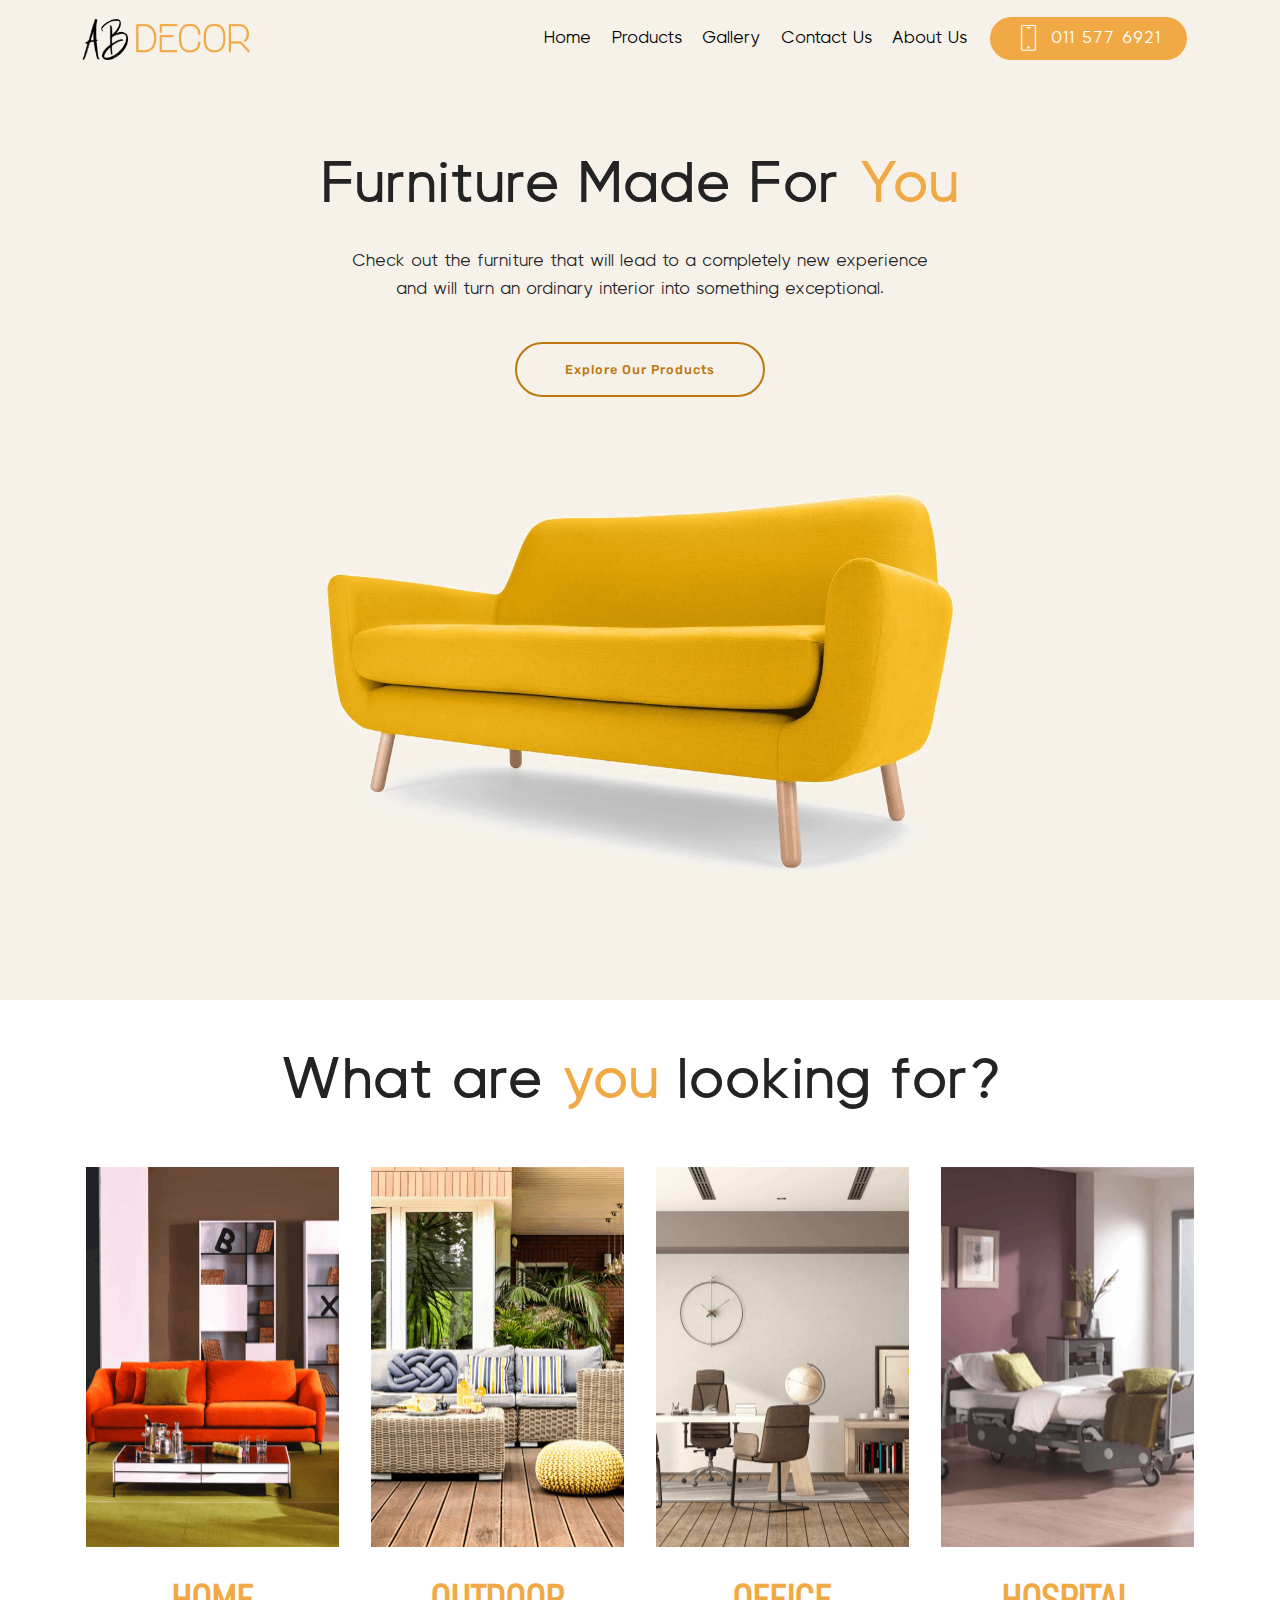
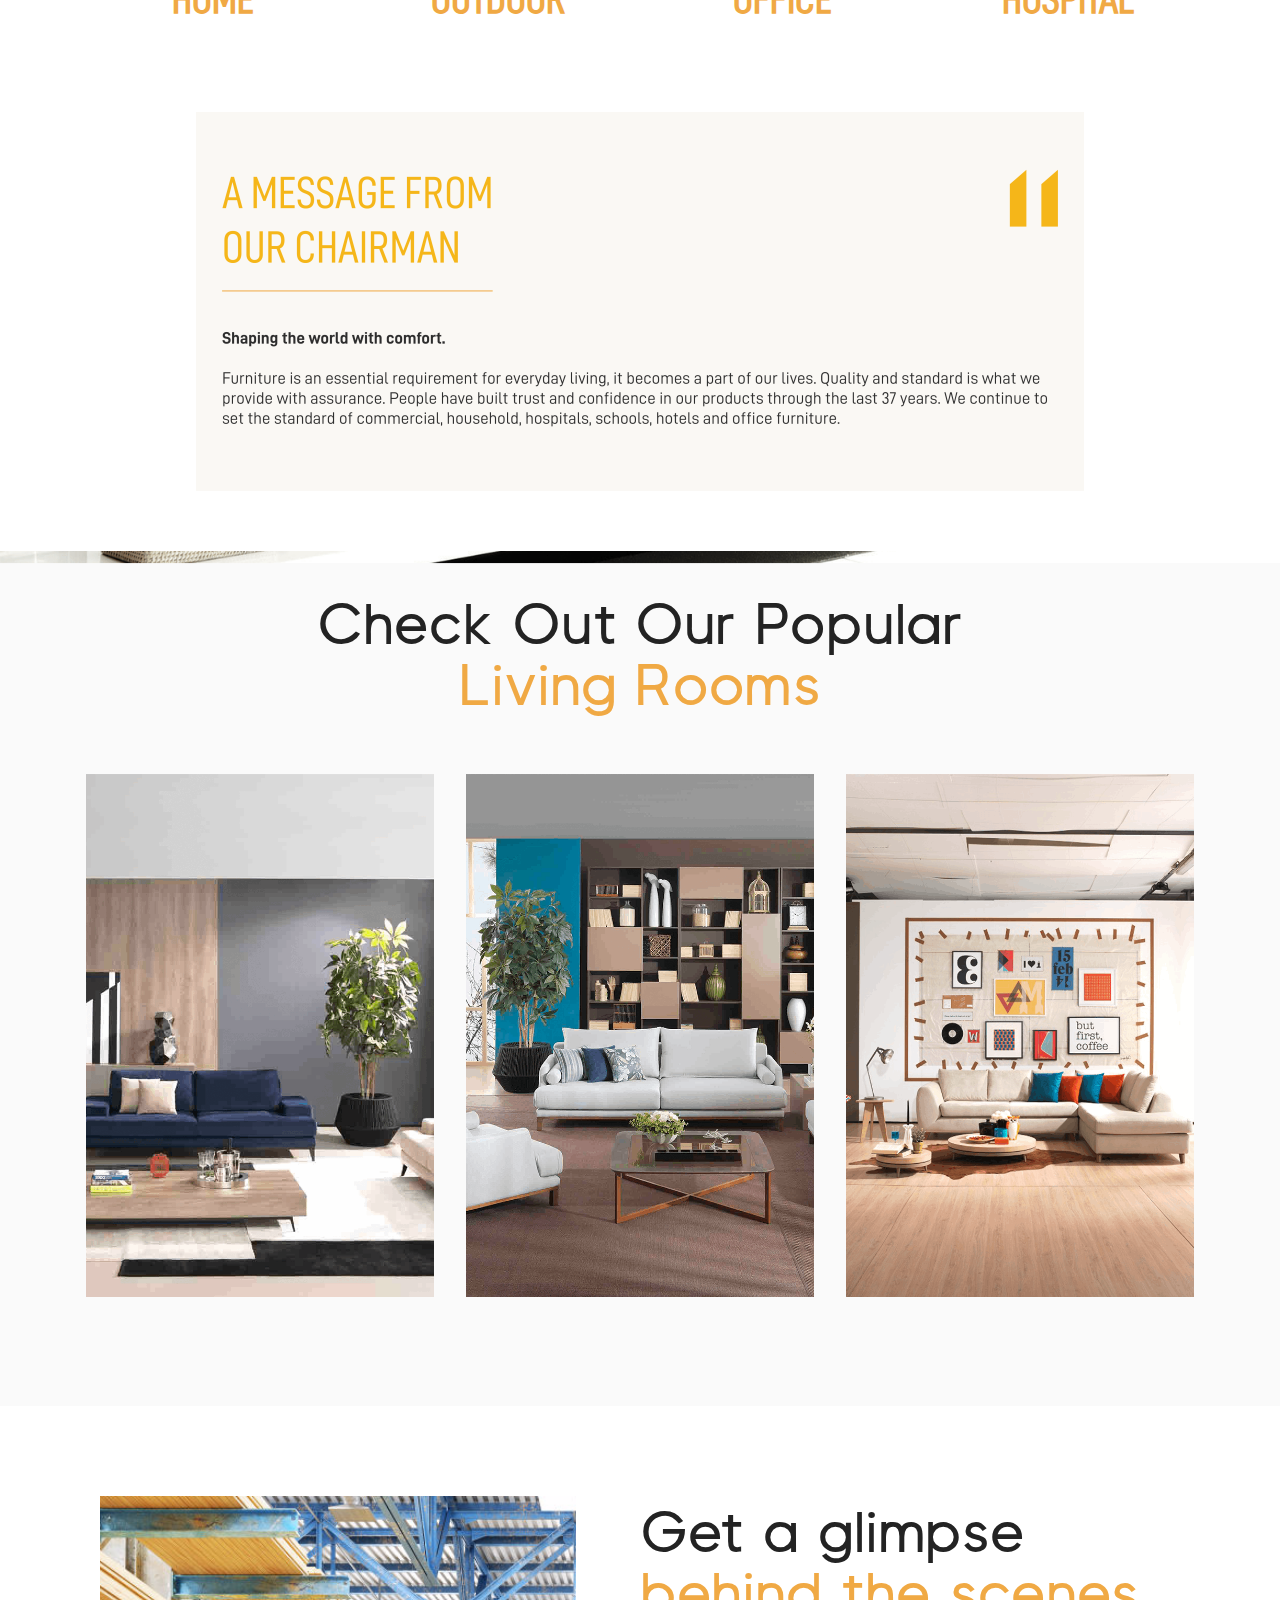
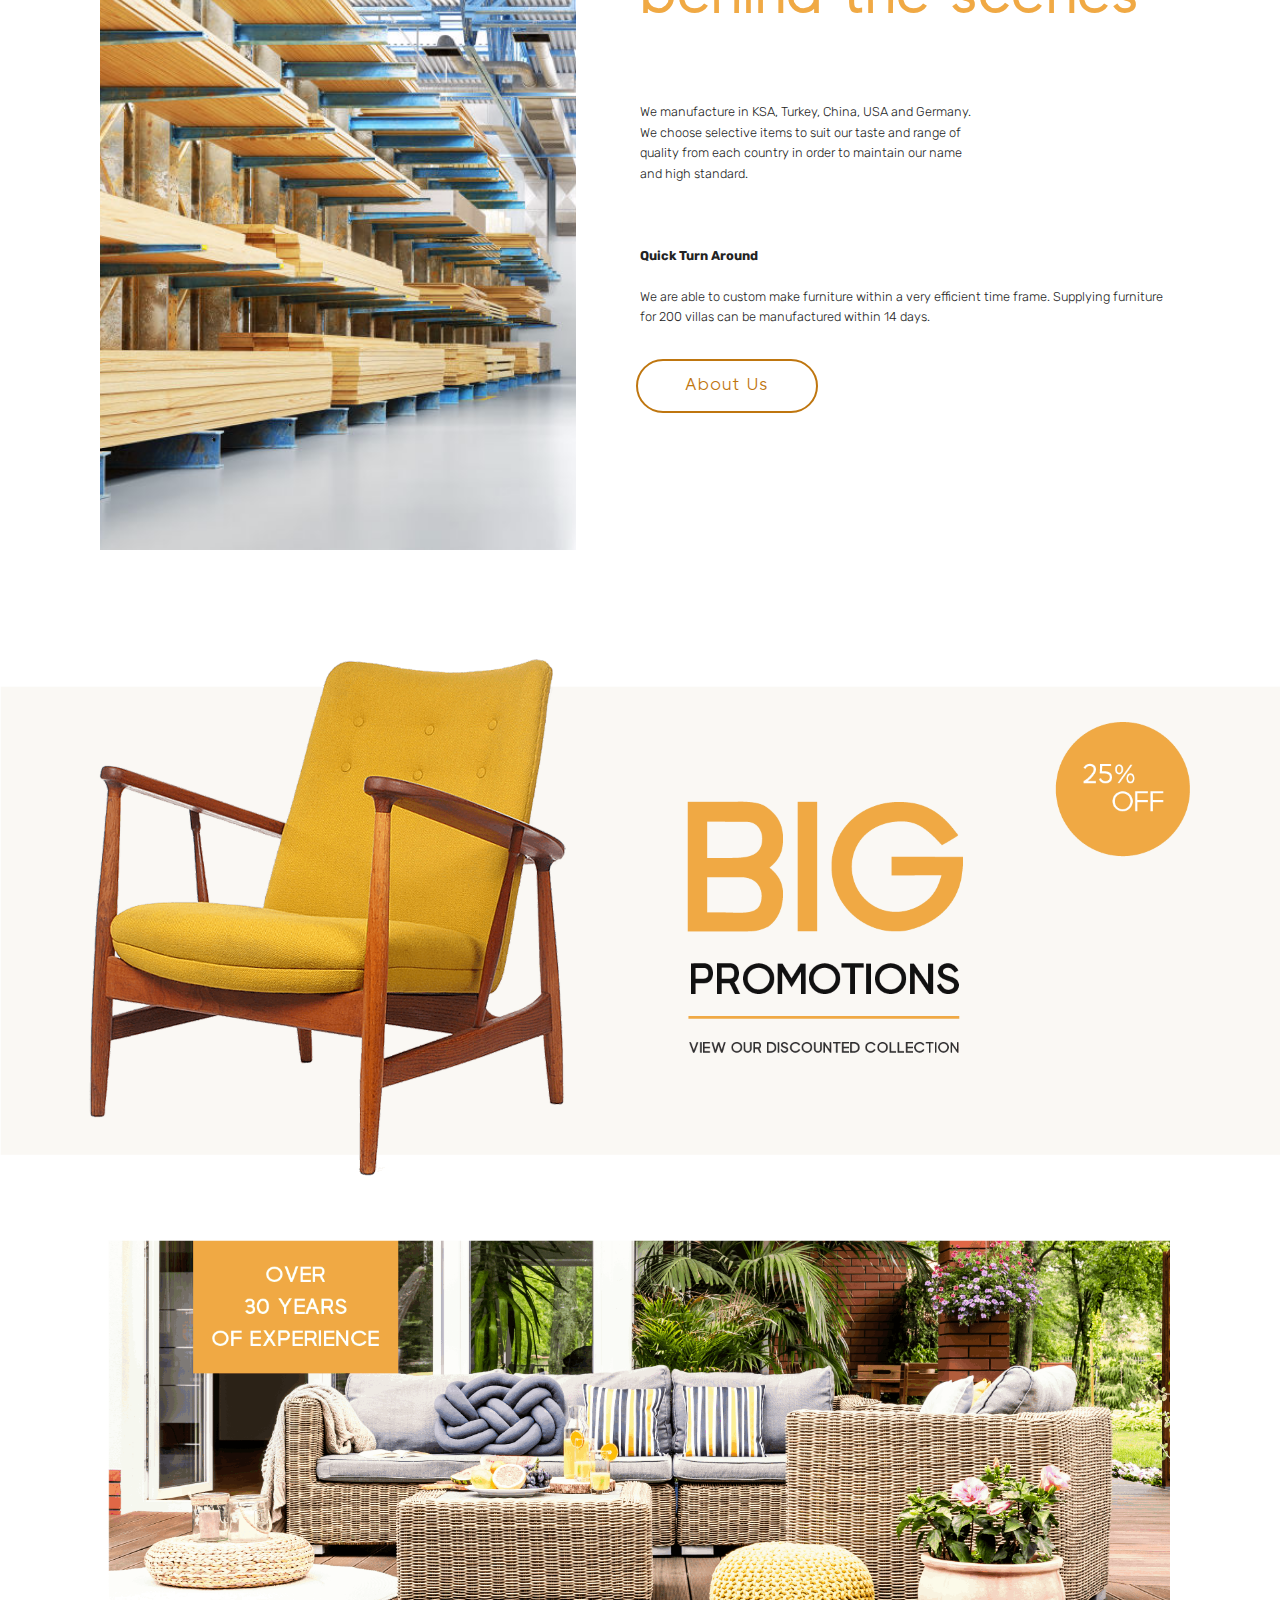
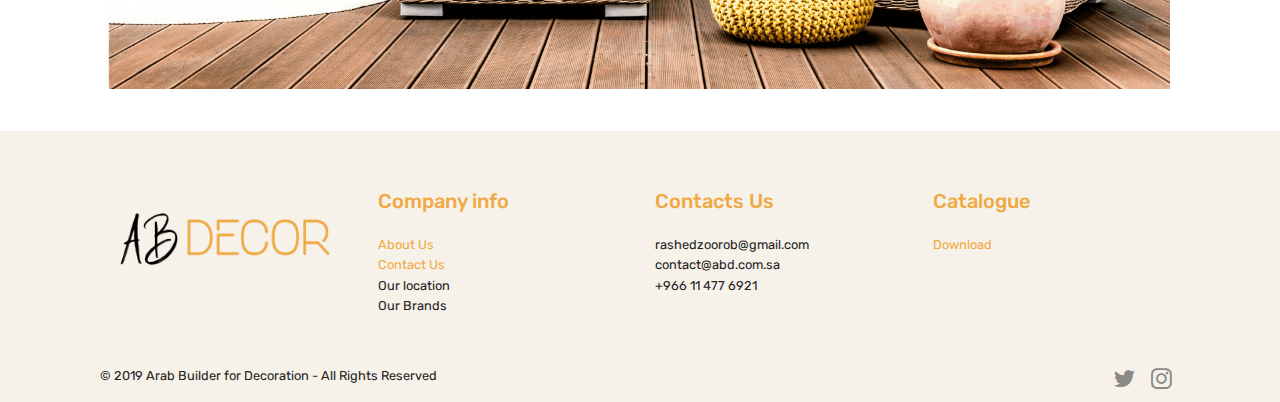
==== commit 7f8b4278: "second" ====
--- a/index.html
+++ b/index.html
@@ -1,408 +1,325 @@
 <!DOCTYPE html>
-<html  >
-<head>
-  <!-- Site made with Mobirise Website Builder v4.10.1, https://mobirise.com -->
-  <meta charset="UTF-8">
-  <meta http-equiv="X-UA-Compatible" content="IE=edge">
-  <meta name="generator" content="Mobirise v4.10.1, mobirise.com">
-  <meta name="viewport" content="width=device-width, initial-scale=1, minimum-scale=1">
-  <link rel="shortcut icon" href="assets/images/asset-1-494x121.png" type="image/x-icon">
-  <meta name="description" content="">
-  
-  <title>Home</title>
-  <link rel="stylesheet" href="assets/web/assets/mobirise-icons/mobirise-icons.css">
-  <link rel="stylesheet" href="assets/tether/tether.min.css">
-  <link rel="stylesheet" href="assets/bootstrap/css/bootstrap.min.css">
-  <link rel="stylesheet" href="assets/bootstrap/css/bootstrap-grid.min.css">
-  <link rel="stylesheet" href="assets/bootstrap/css/bootstrap-reboot.min.css">
-  <link rel="stylesheet" href="assets/socicon/css/styles.css">
-  <link rel="stylesheet" href="assets/dropdown/css/style.css">
-  <link rel="stylesheet" href="assets/theme/css/style.css">
-  <link href="assets/fonts/style.css" rel="stylesheet">
-  <link rel="stylesheet" href="assets/mobirise/css/mbr-additional.css" type="text/css">
-  
-  
-  
-</head>
-<body>
-  <section class="menu cid-rqZyhrJcAe" once="menu" id="menu2-0">
-
-    
-
-    <nav class="navbar navbar-expand beta-menu navbar-dropdown align-items-center navbar-fixed-top navbar-toggleable-sm">
-        <button class="navbar-toggler navbar-toggler-right" type="button" data-toggle="collapse" data-target="#navbarSupportedContent" aria-controls="navbarSupportedContent" aria-expanded="false" aria-label="Toggle navigation">
-            <div class="hamburger">
-                <span></span>
-                <span></span>
-                <span></span>
-                <span></span>
-            </div>
-        </button>
-        <div class="menu-logo">
-            <div class="navbar-brand">
-                <span class="navbar-logo">
-                    <a href="index.html">
-                        <img src="assets/images/asset-1-494x121.png" alt="" title="" style="height: 3.8rem;">
-                    </a>
-                </span>
-                
-            </div>
-        </div>
-        <div class="collapse navbar-collapse" id="navbarSupportedContent">
-            <ul class="navbar-nav nav-dropdown" data-app-modern-menu="true"><li class="nav-item">
-                    <a class="nav-link link text-black display-4" href="index.html">
+<html>
+    <head>
+        <!-- Site made with Mobirise Website Builder v4.10.1, https://mobirise.com -->
+        <meta charset="UTF-8">
+        <meta http-equiv="X-UA-Compatible" content="IE=edge">
+        <meta name="generator" content="Mobirise v4.10.1, mobirise.com">
+        <meta name="viewport" content="width=device-width, initial-scale=1, minimum-scale=1">
+        <link rel="shortcut icon" href="assets/images/asset-1-494x121.png" type="image/x-icon">
+        <meta name="description" content="">
+        <title>Home</title>
+        <link rel="stylesheet" href="assets/web/assets/mobirise-icons/mobirise-icons.css">
+        <link rel="stylesheet" href="assets/tether/tether.min.css">
+        <link rel="stylesheet" href="assets/bootstrap/css/bootstrap.min.css">
+        <link rel="stylesheet" href="assets/bootstrap/css/bootstrap-grid.min.css">
+        <link rel="stylesheet" href="assets/bootstrap/css/bootstrap-reboot.min.css">
+        <link rel="stylesheet" href="assets/socicon/css/styles.css">
+        <link rel="stylesheet" href="assets/dropdown/css/style.css">
+        <link rel="stylesheet" href="assets/theme/css/style.css">
+        <link href="assets/fonts/style.css" rel="stylesheet">
+        <link rel="stylesheet" href="assets/mobirise/css/mbr-additional.css" type="text/css">
+    </head>
+    <body>
+        <section class="menu cid-rqZyhrJcAe" once="menu" id="menu2-0">
+            <nav class="navbar navbar-expand beta-menu navbar-dropdown align-items-center navbar-fixed-top navbar-toggleable-sm">
+                <button class="navbar-toggler navbar-toggler-right" type="button" data-toggle="collapse" data-target="#navbarSupportedContent" aria-controls="navbarSupportedContent" aria-expanded="false" aria-label="Toggle navigation">
+                    <div class="hamburger">
+                        <span></span>
+                        <span></span>
+                        <span></span>
+                        <span></span>
+                    </div>
+                </button>
+                <div class="menu-logo">
+                    <div class="navbar-brand">
+                        <span class="navbar-logo"> <a href="index.html">
+                                <img src="assets/images/asset-1-494x121.png" alt="" title="" style="height: 3.8rem;">
+                            </a> </span>
+                    </div>
+                </div>
+                <div class="collapse navbar-collapse" id="navbarSupportedContent">
+                    <ul class="navbar-nav nav-dropdown" data-app-modern-menu="true">
+                        <li class="nav-item">
+                            <a class="nav-link link text-black display-4" href="index.html">
                         Home</a>
-                </li><li class="nav-item"><a class="nav-link link text-black display-4" href="page1.html">
-                        Products</a></li>
-                <li class="nav-item">
-                    <a class="nav-link link text-black display-4" href="page2.html">
+                        </li>
+                        <li class="nav-item">
+                            <a class="nav-link link text-black display-4" href="page1.html">
+                        Products</a>
+                        </li>
+                        <li class="nav-item">
+                            <a class="nav-link link text-black display-4" href="page2.html">
                         Gallery</a>
-                </li><li class="nav-item"><a class="nav-link link text-black display-4" href="page4.html">
-                        Contact Us
-                    </a></li><li class="nav-item"><a class="nav-link link text-black display-4" href="page3.html">
-                        About Us
-                    </a></li></ul>
-            <div class="navbar-buttons mbr-section-btn"><a class="btn btn-sm btn-primary display-4" href="tel:00966115776921">
-                    <span class="btn-icon mbri-mobile mbr-iconfont mbr-iconfont-btn">
-                    </span>011 577 6921</a></div>
-        </div>
-    </nav>
-</section>
-
-<section class="engine"><a href="https://mobirise.info/j">website templates</a></section><section class="header4 cid-rqZAkSwzEW" id="header4-4">
-
-    
-
-    
-
-    <div class="container">
-        <div class="row justify-content-md-center">
-            <div class="media-content col-md-10">
-                <h1 class="mbr-section-title align-center mbr-white pb-3 mbr-bold mbr-fonts-style display-1"></h1>
-                <h3 class="mbr-section-subtitle align-center mbr-white mbr-light pb-3 mbr-fonts-style display-1">Furniture Made For You</h3>
-                <div class="mbr-text align-center mbr-white pb-3">
-                    <p class="mbr-text mbr-fonts-style display-4">
-                        Check out the furniture that will lead to a completely new experience <br>and will turn an ordinary interior into something exceptional.
-                    </p>
-                </div>
-                <div class="mbr-section-btn align-center"><a class="btn btn-md btn-primary-outline display-7" href="page1.html">Explore Our Products</a></div>
-            </div>
-            <div class="mbr-figure pt-5">
-                <img src="assets/images/modern-sofa-png-picture-1000x617.png" alt="" title="" style="width: 65%;">
-            </div>
-        </div>
-    </div>
-</section>
-
-<section class="services1 cid-rr6rf78s8U" id="services1-c">
-    <!---->
-    
-    <!---->
-    <!--Overlay-->
-    
-    <!--Container-->
-    <div class="container">
-        <div class="row justify-content-center">
-            <!--Titles-->
-            <div class="title pb-5 col-12">
-                <h2 class="align-left pb-3 mbr-fonts-style display-1">
-                    What are you looking for?</h2>
-                
-            </div>
-            <!--Card-1-->
-            <div class="card col-12 col-md-6 p-3 col-lg-3">
-                <div class="card-wrapper">
-                    <div class="card-img">
-                        <a href="page1.html"><img src="assets/images/39-4-506x258.jpg" alt="" title=""></a>
-                    </div>
-                    <div class="card-box">
-                        <h4 class="card-title mbr-fonts-style display-2"><strong>HOME</strong></h4>
-                        
-                        <!--Btn-->
-                        
-                    </div>
-                </div>
-            </div>
-            <!--Card-2-->
-            <div class="card col-12 col-md-6 p-3 col-lg-3">
-                <div class="card-wrapper">
-                    <div class="card-img">
-                        <a href="page1.html"><img src="assets/images/beige-garden-furniture-on-terrace-pvzm69s-506x337.jpg" alt="" title=""></a>
-                    </div>
-                    <div class="card-box">
-                        <h4 class="card-title mbr-fonts-style display-2"><strong>OUTDOOR</strong></h4>
-                        
-                        <!--Btn-->
-                        
-                    </div>
-                </div>
-            </div>
-            <!--Card-3-->
-            <div class="card col-12 col-md-6 p-3 col-lg-3">
-                <div class="card-wrapper">
-                    <div class="card-img">
-                        <a href="page1.html"><img src="assets/images/white-and-brown-modern-office-pw93bt2-506x277.jpg" alt="" title=""></a>
-                    </div>
-                    <div class="card-box">
-                        <h4 class="card-title mbr-fonts-style display-2"><strong>
+                        </li>
+                        <li class="nav-item">
+                            <a class="nav-link link text-black display-4" href="page3.html">
+                        Contact Us </a>
+                        </li>
+                        <li class="nav-item">
+                            <a class="nav-link link text-black display-4" href="page4.html">
+                        About Us </a>
+                        </li>
+                    </ul>
+                    <div class="navbar-buttons mbr-section-btn">
+                        <a class="btn btn-sm btn-primary display-4" href="tel:00966115776921"> <span class="btn-icon mbri-mobile mbr-iconfont mbr-iconfont-btn"> </span>011 577 6921</a>
+                    </div>
+                </div>
+            </nav>
+        </section>
+        <section class="engine">
+            <a href="https://mobirise.info/l">free site templates</a>
+        </section>
+        <section class="header4 cid-rqZAkSwzEW" id="header4-4">
+            <div class="container">
+                <div class="row justify-content-md-center">
+                    <div class="media-content col-md-10">
+                        <h1 class="mbr-section-title align-center mbr-white pb-3 mbr-bold mbr-fonts-style display-1"></h1>
+                        <h3 class="mbr-section-subtitle align-center mbr-white mbr-light pb-3 mbr-fonts-style display-1">Furniture Made For <a href=".">You</a></h3>
+                        <div class="mbr-text align-center mbr-white pb-3">
+                            <p class="mbr-text mbr-fonts-style display-4">
+                        Check out the furniture that will lead to a completely new experience <br>and will turn an ordinary interior into something exceptional. </p>
+                        </div>
+                        <div class="mbr-section-btn align-center">
+                            <a class="btn btn-md btn-primary-outline display-7" href="page1.html">Explore Our Products</a>
+                        </div>
+                    </div>
+                    <div class="mbr-figure pt-5">
+                        <img src="assets/images/modern-sofa-png-picture-1000x617.png" alt="" title="" style="width: 55%; margin-top: 42px;">
+                    </div>
+                </div>
+            </div>
+        </section>
+        <section class="services1 cid-rr6rf78s8U" id="services1-c">
+            <!---->
+            <!---->
+            <!--Overlay-->
+            <!--Container-->
+            <div class="container">
+                <div class="row justify-content-center">
+                    <!--Titles-->
+                    <div class="title pb-5 col-12">
+                        <h2 class="align-left pb-3 mbr-fonts-style display-1">
+                    What are <a href=".">you</a> looking for?</h2>
+                    </div>
+                    <!--Card-1-->
+                    <div class="card col-12 col-md-6 p-3 col-lg-3">
+                        <div class="card-wrapper">
+                            <div class="card-img">
+                                <a href="page1.html">
+                                    <img src="assets/images/3-506x761.png" alt="" title="">
+                                </a>
+                            </div>
+                            <div class="card-box">
+                                <h4 class="card-title mbr-fonts-style display-2"><strong>HOME</strong></h4>
+                                <!--Btn-->
+                            </div>
+                        </div>
+                    </div>
+                    <!--Card-2-->
+                    <div class="card col-12 col-md-6 p-3 col-lg-3">
+                        <div class="card-wrapper">
+                            <div class="card-img">
+                                <a href="page1.html">
+                                    <img src="assets/images/2-506x761.png" alt="" title="">
+                                </a>
+                            </div>
+                            <div class="card-box">
+                                <h4 class="card-title mbr-fonts-style display-2"><strong>OUTDOOR</strong></h4>
+                                <!--Btn-->
+                            </div>
+                        </div>
+                    </div>
+                    <!--Card-3-->
+                    <div class="card col-12 col-md-6 p-3 col-lg-3">
+                        <div class="card-wrapper">
+                            <div class="card-img">
+                                <a href="page1.html">
+                                    <img src="assets/images/4-506x761.png" alt="" title="">
+                                </a>
+                            </div>
+                            <div class="card-box">
+                                <h4 class="card-title mbr-fonts-style display-2"><strong>
                             OFFICE</strong></h4>
-                        
-                        <!--Btn-->
-                        
-                    </div>
-                </div>
-            </div>
-            <!--Card-4-->
-            <div class="card col-12 col-md-6 p-3 col-lg-3 last-child">
-                <div class="card-wrapper">
-                    <div class="card-img">
-                        <a href="page1.html"><img src="assets/images/0-430-artena-vela-decor-1a-506x357.jpg" alt="" title=""></a>
-                    </div>
-                    <div class="card-box">
-                        <h4 class="card-title mbr-fonts-style display-2"><strong>
+                                <!--Btn-->
+                            </div>
+                        </div>
+                    </div>
+                    <!--Card-4-->
+                    <div class="card col-12 col-md-6 p-3 col-lg-3 last-child">
+                        <div class="card-wrapper">
+                            <div class="card-img">
+                                <a href="page1.html">
+                                    <img src="assets/images/5-506x761.png" alt="" title="">
+                                </a>
+                            </div>
+                            <div class="card-box">
+                                <h4 class="card-title mbr-fonts-style display-2"><strong>
                             HOSPITAL</strong></h4>
-                        
-                        <!--Btn-->
-                        
-                    </div>
-                </div>
-            </div>
-        </div>
-    </div>
-</section>
-
-<section class="counters5 counters cid-rs32pr5oGK" id="counters5-10">
-
-    
-
-    
-
-    <div class="container pt-4 mt-2">
-        <h2 class="mbr-section-title pb-3 align-center mbr-fonts-style display-2">A MESSAGE FROM<br>OUR CHAIRMAN</h2>
-        
-        <div class="row justify-content-center">
-            <div class="cards-block">
-                <div class="cards-container">
-                    <div class="card px-3 align-left col-12">
-                        <div class="panel-item p-4 d-flex">
-                            <div class="card-img pr-3">
-                                <h3 class="img-text d-flex align-items-center justify-content-center">.</h3>
-                            </div>
-                            <div class="card-text">
-                                <h4 class="mbr-content-title mbr-bold mbr-fonts-style display-7">Shaping the world with comfort.<br><br></h4>
-                                <p class="mbr-content-text mbr-fonts-style display-7">
-                                    Furniture is an essential requirement for everyday living, it becomes a part of our lives. Quality and standard is what we provide with assurance. People have built trust and confidence in our products through the last 37 years. We continue to set the standard of commercial, household, hospitals, schools, hotels and office furniture.</p>
-                            </div>
-                        </div>
-                    </div>
-                    
-                    
-                    
-                </div>
-            </div>
-        </div>
-    </div>
-</section>
-
-<section class="services1 cid-rr6XoQn60C mbr-parallax-background" id="services1-n">
-    <!---->
-    
-    <!---->
-    <!--Overlay-->
-    <div class="mbr-overlay" style="opacity: 0.9; background-color: rgb(246, 242, 233);">
-    </div>
-    <!--Container-->
-    <div class="container">
-        <div class="row justify-content-center">
-            <!--Titles-->
-            <div class="title pb-5 col-12">
-                <h2 class="align-left pb-3 mbr-fonts-style display-1">
-                    Check out our popular living rooms</h2>
-                
-            </div>
-            <!--Card-1-->
-            <div class="card col-12 col-md-6 p-3 col-lg-4">
-                <div class="card-wrapper">
-                    <div class="card-img">
-                        <img src="assets/images/58-1-700x421.jpg" alt="" title="">
-                    </div>
-                    <div class="card-box">
-                        
-                        
-                        <!--Btn-->
-                        
-                    </div>
-                </div>
-            </div>
-            <!--Card-2-->
-            <div class="card col-12 col-md-6 p-3 col-lg-4">
-                <div class="card-wrapper">
-                    <div class="card-img">
-                        <img src="assets/images/71-696x522.jpg" alt="" title="">
-                    </div>
-                    <div class="card-box">
-                        
-                        
-                        <!--Btn-->
-                        
-                    </div>
-                </div>
-            </div>
-            <!--Card-3-->
-            <div class="card col-12 col-md-6 p-3 col-lg-4 last-child">
-                <div class="card-wrapper">
-                    <div class="card-img">
-                        <img src="assets/images/52-696x522.jpg" alt="" title="">
-                    </div>
-                    <div class="card-box">
-                        
-                        
-                        <!--Btn-->
-                        
-                    </div>
-                </div>
-            </div>
-            <!--Card-4-->
-            
-        </div>
-    </div>
-</section>
-
-<section class="services2 cid-rrixToVvRt" id="services2-e">
-    <!---->
-    
-    <!---->
-    <!--Overlay-->
-    
-    <!--Container-->
-    <div class="container">
-        <div class="col-md-12">
-            <div class="media-container-row">
-                <div class="mbr-figure" style="width: 50%;">
-                    <img src="assets/images/shutterstock-713252165-1204x602.jpg" alt="" title="">
-                </div>
-                <div class="align-left aside-content">
-                    <h2 class="mbr-title pt-2 mbr-fonts-style display-1">
-                        Get a glimpse<br>behind the scenes<br><br></h2>
-                    <div class="mbr-section-text">
-                        <p class="mbr-text text1 pt-2 mbr-light mbr-fonts-style display-7">We manufacture in KSA, Turkey, China, USA and Germany. 
-<br>We choose selective items to suit our taste and range of 
-<br>quality from each country in order to maintain our name 
-<br>and high standard.<br><br><br><br><br><br><br>We are able to custom make furniture within a very efficient time frame. Supplying furniture for 200 villas can be manufactured within 14 days.<br></p>
-                        
-                    </div>
-                    <!--Btn-->
-                    <div class="mbr-section-btn pt-3 align-left"><a href="page3.html" class="btn btn-primary-outline display-4">
-                            About Us</a></div>
-                </div>
-            </div>
-        </div>
-    </div>
-</section>
-
-<section class="cid-rr6UmHjtLa" id="image2-k">
-
-    
-
-    <figure class="mbr-figure">
-        <div class="image-block" style="width: 100%;">
-            <img src="assets/images/untitled-2-1921x840.png" alt="" title="">
-            
-        </div>
-    </figure>
-</section>
-
-<section class="cid-rr6VhEQDPo" id="image2-l">
-
-    
-
-    <figure class="mbr-figure">
-        <div class="image-block" style="width: 100%;">
-            <img src="assets/images/untitled-3-1921x797.png" alt="" title="">
-            
-        </div>
-    </figure>
-</section>
-
-<section class="cid-rril4LQAMu" id="footer1-9">
-
-    
-
-    
-
-    <div class="container">
-        <div class="media-container-row content text-white">
-            <div class="col-12 col-md-3">
-                <div class="media-wrap">
-                    <a href="index.html">
-                        <img src="assets/images/asset-1-496x122.png" alt="Mobirise" title="">
-                    </a>
-                </div>
-            </div>
-            <div class="col-12 col-md-3 mbr-fonts-style display-7">
-                <h5 class="pb-3">
+                                <!--Btn-->
+                            </div>
+                        </div>
+                    </div>
+                </div>
+            </div>
+        </section>
+        <section class="cid-rs3uSQLBLg" id="image3-11">
+            <figure class="mbr-figure container">
+                <div class="image-block" style="width: 80%;">
+                    <img src="assets/images/message-1776x758.png" width="1400" alt="Mobirise" title="">
+                </div>
+            </figure>
+        </section>
+        <section class="services1 cid-rr6XoQn60C mbr-parallax-background" id="services1-n">
+            <!---->
+            <!---->
+            <!--Overlay-->
+            <div class="mbr-overlay" style="opacity: 0.7; background-color: rgb(255, 255, 255);">
+</div>
+            <!--Container-->
+            <div class="container">
+                <div class="row justify-content-center">
+                    <!--Titles-->
+                    <div class="title pb-5 col-12">
+                        <h2 class="align-left pb-3 mbr-fonts-style display-1">
+                    Check Out Our Popular <br><a href=".">Living Rooms</a></h2>
+                    </div>
+                    <!--Card-1-->
+                    <div class="card col-12 col-md-6 p-3 col-lg-4">
+                        <div class="card-wrapper">
+                            <div class="card-img">
+                                <img src="assets/images/6-665x1000.png" alt="" title="">
+                            </div>
+                            <div class="card-box">
+                                <!--Btn-->
+                            </div>
+                        </div>
+                    </div>
+                    <!--Card-2-->
+                    <div class="card col-12 col-md-6 p-3 col-lg-4">
+                        <div class="card-wrapper">
+                            <div class="card-img">
+                                <img src="assets/images/7-665x1000.png" alt="" title="">
+                            </div>
+                            <div class="card-box">
+                                <!--Btn-->
+                            </div>
+                        </div>
+                    </div>
+                    <!--Card-3-->
+                    <div class="card col-12 col-md-6 p-3 col-lg-4 last-child">
+                        <div class="card-wrapper">
+                            <div class="card-img">
+                                <img src="assets/images/8-665x1000.png" alt="" title="">
+                            </div>
+                            <div class="card-box">
+                                <!--Btn-->
+                            </div>
+                        </div>
+                    </div>
+                    <!--Card-4-->
+                </div>
+            </div>
+        </section>
+        <section class="services2 cid-rrixToVvRt" id="services2-e">
+            <!---->
+            <!---->
+            <!--Overlay-->
+            <!--Container-->
+            <div class="container">
+                <div class="col-md-12">
+                    <div class="media-container-row">
+                        <div class="mbr-figure" style="width: 50%;">
+                            <img src="assets/images/shutterstock-713252165-1204x602.jpg" alt="" title="">
+                        </div>
+                        <div class="align-left aside-content">
+                            <h2 class="mbr-title pt-2 mbr-fonts-style display-1">
+                        Get a glimpse<br><a href=".">behind the scenes</a><br><br></h2>
+                            <div class="mbr-section-text">
+                                <p class="mbr-text text1 pt-2 mbr-light mbr-fonts-style display-7">We manufacture in KSA, Turkey, China, USA and Germany. <br>We choose selective items to suit our taste and range of <br>quality from each country in order to maintain our name <br>and high standard.<br><br><br><br><strong>Quick Turn Around</strong><br><br>We are able to custom make furniture within a very efficient time frame. Supplying furniture for 200 villas can be manufactured within 14 days.<br></p>
+                            </div>
+                            <!--Btn-->
+                            <div class="mbr-section-btn pt-3 align-left">
+                                <a href="page3.html" class="btn btn-primary-outline display-4">
+                            About Us</a>
+                            </div>
+                        </div>
+                    </div>
+                </div>
+            </div>
+        </section>
+        <section class="cid-rr6UmHjtLa" id="image2-k">
+            <figure class="mbr-figure">
+                <div class="image-block" style="width: 100%;">
+                    <img src="assets/images/untitled-2-1921x840.png" alt="" title="">
+                </div>
+            </figure>
+        </section>
+        <section class="cid-rr6VhEQDPo" id="image2-l">
+            <figure class="mbr-figure">
+                <div class="image-block" style="width: 100%;">
+                    <img src="assets/images/untitled-3-1921x797.png" alt="" title="">
+                </div>
+            </figure>
+        </section>
+        <section class="cid-rril4LQAMu" id="footer1-9">
+            <div class="container">
+                <div class="media-container-row content text-white">
+                    <div class="col-12 col-md-3">
+                        <div class="media-wrap">
+                            <a href="index.html">
+                                <img src="assets/images/asset-1-496x122.png" alt="Mobirise" title="">
+                            </a>
+                        </div>
+                    </div>
+                    <div class="col-12 col-md-3 mbr-fonts-style display-7">
+                        <h5 class="pb-3">
                     Company info</h5>
-                <p class="mbr-text"><a href="page3.html">About Us</a><br><a href="page4.html">Contact Us</a><br>Our location<br>Our Brands</p>
-            </div>
-            <div class="col-12 col-md-3 mbr-fonts-style display-7">
-                <h5 class="pb-3">
+                        <p class="mbr-text"><a href="page3.html">About Us</a><br><a href="page4.html">Contact Us</a><br>Our location<br>Our Brands</p>
+                    </div>
+                    <div class="col-12 col-md-3 mbr-fonts-style display-7">
+                        <h5 class="pb-3">
                     Contacts Us</h5>
-                <p class="mbr-text">rashedzoorob@gmail.com 
-<br>contact@abd.com.sa
-<br>+966 11 477 6921&nbsp;</p>
-            </div>
-            <div class="col-12 col-md-3 mbr-fonts-style display-7">
-                <h5 class="pb-3">Catalogue</h5>
-                <p class="mbr-text"><a class="text-primary" href="index.html">Download</a></p>
-            </div>
-        </div>
-        <div class="footer-lower">
-            <div class="media-container-row">
-                <div class="col-sm-12">
-                    <hr>
-                </div>
-            </div>
-            <div class="media-container-row mbr-white">
-                <div class="col-sm-6 copyright">
-                    <p class="mbr-text mbr-fonts-style display-7">
-                        © 2019 Arab Builder for Decoration - All Rights Reserved
-                    </p>
-                </div>
-                <div class="col-md-6">
-                    <div class="social-list align-right">
-                        <div class="soc-item">
-                            <a href="." target="_blank">
-                                <span class="mbr-iconfont mbr-iconfont-social socicon-twitter socicon" style="color: rgb(35, 35, 35); fill: rgb(35, 35, 35);"></span>
-                            </a>
-                        </div>
-                        <div class="soc-item">
-                            <a href="." target="_blank">
-                                <span class="mbr-iconfont mbr-iconfont-social socicon-instagram socicon" style="color: rgb(35, 35, 35); fill: rgb(35, 35, 35);"></span>
-                            </a>
-                        </div>
-                        
-                        
-                        
-                        
-                    </div>
-                </div>
-            </div>
-        </div>
-    </div>
-</section>
-
-
-  <script src="assets/web/assets/jquery/jquery.min.js"></script>
-  <script src="assets/popper/popper.min.js"></script>
-  <script src="assets/tether/tether.min.js"></script>
-  <script src="assets/bootstrap/js/bootstrap.min.js"></script>
-  <script src="assets/smoothscroll/smooth-scroll.js"></script>
-  <script src="assets/touchswipe/jquery.touch-swipe.min.js"></script>
-  <script src="assets/viewportchecker/jquery.viewportchecker.js"></script>
-  <script src="assets/parallax/jarallax.min.js"></script>
-  <script src="assets/dropdown/js/script.min.js"></script>
-  <script src="assets/theme/js/script.js"></script>
-  
-  
-</body>
+                        <p class="mbr-text">rashedzoorob@gmail.com <br>contact@abd.com.sa<br>+966 11 477 6921&nbsp;</p>
+                    </div>
+                    <div class="col-12 col-md-3 mbr-fonts-style display-7">
+                        <h5 class="pb-3">Catalogue</h5>
+                        <p class="mbr-text"><a class="text-primary" href="index.html">Download</a></p>
+                    </div>
+                </div>
+                <div class="footer-lower">
+                    <div class="media-container-row">
+                        <div class="col-sm-12">
+                            <hr>
+                        </div>
+                    </div>
+                    <div class="media-container-row mbr-white">
+                        <div class="col-sm-6 copyright">
+                            <p class="mbr-text mbr-fonts-style display-7">
+                        © 2019 Arab Builder for Decoration - All Rights Reserved </p>
+                        </div>
+                        <div class="col-md-6">
+                            <div class="social-list align-right">
+                                <div class="soc-item">
+                                    <a href="." target="_blank"> <span class="mbr-iconfont mbr-iconfont-social socicon-twitter socicon" style="color: rgb(35, 35, 35); fill: rgb(35, 35, 35);"></span> </a>
+                                </div>
+                                <div class="soc-item">
+                                    <a href="." target="_blank"> <span class="mbr-iconfont mbr-iconfont-social socicon-instagram socicon" style="color: rgb(35, 35, 35); fill: rgb(35, 35, 35);"></span> </a>
+                                </div>
+                            </div>
+                        </div>
+                    </div>
+                </div>
+            </div>
+        </section>
+        <script src="assets/web/assets/jquery/jquery.min.js"></script>
+        <script src="assets/popper/popper.min.js"></script>
+        <script src="assets/tether/tether.min.js"></script>
+        <script src="assets/bootstrap/js/bootstrap.min.js"></script>
+        <script src="assets/dropdown/js/script.min.js"></script>
+        <script src="assets/touchswipe/jquery.touch-swipe.min.js"></script>
+        <script src="assets/parallax/jarallax.min.js"></script>
+        <script src="assets/smoothscroll/smooth-scroll.js"></script>
+        <script src="assets/theme/js/script.js"></script>
+    </body>
 </html>--- a/assets/theme/css/style.css
+++ b/assets/theme/css/style.css
@@ -1,12 +1,714 @@
 /*!
  * Mobirise v4 theme (https://mobirise.com/)
  * Copyright 2017 Mobirise
- */section{background-color:#eeeeee}section,.container,.container-fluid{position:relative;word-wrap:break-word}a.mbr-iconfont:hover{text-decoration:none}.article .lead p,.article .lead ul,.article .lead ol,.article .lead pre,.article .lead blockquote{margin-bottom:0}a{font-style:normal;font-weight:400;cursor:pointer}a,a:hover{text-decoration:none}figure{margin-bottom:0}body{color:#232323}h1,h2,h3,h4,h5,h6,.h1,.h2,.h3,.h4,.h5,.h6,.display-1,.display-2,.display-3,.display-4{line-height:1;word-break:break-word;word-wrap:break-word}b,strong{font-weight:bold}blockquote{padding:10px 0 10px 20px;position:relative;border-left:2px solid;border-color:#ff3366}input:-webkit-autofill,input:-webkit-autofill:hover,input:-webkit-autofill:focus,input:-webkit-autofill:active{transition-delay:9999s;transition-property:background-color, color}textarea[type="hidden"]{display:none}body{position:relative}section{background-position:50% 50%;background-repeat:no-repeat;background-size:cover}section .mbr-background-video,section .mbr-background-video-preview{position:absolute;bottom:0;left:0;right:0;top:0}.hidden{visibility:hidden}.mbr-z-index20{z-index:20}/*! Base colors */.mbr-white{color:#ffffff}.mbr-black{color:#000000}.mbr-bg-white{background-color:#ffffff}.mbr-bg-black{background-color:#000000}/*! Text-aligns */.align-left{text-align:left}.align-center{text-align:center}.align-right{text-align:right}@media (max-width: 767px){.align-left,.align-center,.align-right,.mbr-section-btn,.mbr-section-title{text-align:center}}/*! Font-weight  */.mbr-light{font-weight:300}.mbr-regular{font-weight:400}.mbr-semibold{font-weight:500}.mbr-bold{font-weight:700}/*! Media  */.media-size-item{-webkit-flex:1 1 auto;-moz-flex:1 1 auto;-ms-flex:1 1 auto;-o-flex:1 1 auto;flex:1 1 auto}.media-content{-webkit-flex-basis:100%;flex-basis:100%}.media-container-row{display:-ms-flexbox;display:-webkit-flex;display:flex;-webkit-flex-direction:row;-ms-flex-direction:row;flex-direction:row;-webkit-flex-wrap:wrap;-ms-flex-wrap:wrap;flex-wrap:wrap;-webkit-justify-content:center;-ms-flex-pack:center;justify-content:center;-webkit-align-content:center;-ms-flex-line-pack:center;align-content:center;-webkit-align-items:start;-ms-flex-align:start;align-items:start}.media-container-row .media-size-item{width:400px}.media-container-column{display:-ms-flexbox;display:-webkit-flex;display:flex;-webkit-flex-direction:column;-ms-flex-direction:column;flex-direction:column;-webkit-flex-wrap:wrap;-ms-flex-wrap:wrap;flex-wrap:wrap;-webkit-justify-content:center;-ms-flex-pack:center;justify-content:center;-webkit-align-content:center;-ms-flex-line-pack:center;align-content:center;-webkit-align-items:stretch;-ms-flex-align:stretch;align-items:stretch}.media-container-column>*{width:100%}@media (min-width: 992px){.media-container-row{-webkit-flex-wrap:nowrap;-ms-flex-wrap:nowrap;flex-wrap:nowrap}}figure{overflow:hidden}figure[mbr-media-size]{transition:width 0.1s}.mbr-figure img,.mbr-figure iframe{display:block;width:100%}.card{background-color:transparent;border:none}.card-box{flex:0 0 100%}.card-img{text-align:center;flex-shrink:0;-webkit-flex-shrink:0}.media{max-width:100%;margin:0 auto}.mbr-figure{-ms-flex-item-align:center;-ms-grid-row-align:center;-webkit-align-self:center;align-self:center}.media-container>div{max-width:100%}.mbr-figure img,.card-img img{width:100%}@media (max-width: 991px){.media-size-item{width:auto !important}.media{width:auto}.mbr-figure{width:100% !important}}/*! Buttons */.mbr-section-btn{margin-left:-.25rem;margin-right:-.25rem;font-size:0}nav .mbr-section-btn{margin-left:0rem;margin-right:0rem}/*! Btn icon margin */.btn .mbr-iconfont,.btn.btn-sm .mbr-iconfont{cursor:pointer;margin-right:0.5rem}.btn.btn-md .mbr-iconfont,.btn.btn-md .mbr-iconfont{margin-right:0.8rem}.mbr-regular{font-weight:400}.mbr-semibold{font-weight:500}.mbr-bold{font-weight:700}[type="submit"]{-webkit-appearance:none}/*! Full-screen */.mbr-fullscreen .mbr-overlay{min-height:100vh}.mbr-fullscreen{display:flex;display:-webkit-flex;display:-moz-flex;display:-ms-flex;display:-o-flex;align-items:center;-webkit-align-items:center;min-height:100vh;padding-top:3rem;padding-bottom:3rem}/*! Map */.map{height:25rem;position:relative}.map iframe{width:100%;height:100%}.form-asterisk{font-family:initial;position:absolute;top:-2px;font-weight:normal}/*! Scroll to top arrow */.mbr-arrow-up{bottom:25px;right:90px;position:fixed;text-align:right;z-index:5000;color:#ffffff;font-size:32px;transform:rotate(180deg);-webkit-transform:rotate(180deg)}.mbr-arrow-up a{background:rgba(0,0,0,0.2);border-radius:3px;color:#fff;display:inline-block;height:60px;width:60px;outline-style:none !important;position:relative;text-decoration:none;transition:all .3s ease-in-out;cursor:pointer;text-align:center}.mbr-arrow-up a:hover{background-color:rgba(0,0,0,0.4)}.mbr-arrow-up a i{line-height:60px}.mbr-arrow-up-icon{display:block;color:#fff}.mbr-arrow-up-icon::before{content:"\203a";display:inline-block;font-family:serif;font-size:32px;line-height:1;font-style:normal;position:relative;top:6px;left:-4px;-webkit-transform:rotate(-90deg);transform:rotate(-90deg)}/*! Arrow Down */.mbr-arrow{position:absolute;bottom:45px;left:50%;width:60px;height:60px;cursor:pointer;background-color:rgba(80,80,80,0.5);border-radius:50%;-webkit-transform:translateX(-50%);transform:translateX(-50%)}.mbr-arrow>a{display:inline-block;text-decoration:none;outline-style:none;-webkit-animation:arrowdown 1.7s ease-in-out infinite;animation:arrowdown 1.7s ease-in-out infinite}.mbr-arrow>a>i{position:absolute;top:-2px;left:15px;font-size:2rem}@keyframes arrowdown{0%{transform:translateY(0px);-webkit-transform:translateY(0px)}50%{transform:translateY(-5px);-webkit-transform:translateY(-5px)}100%{transform:translateY(0px);-webkit-transform:translateY(0px)}}@-webkit-keyframes arrowdown{0%{transform:translateY(0px);-webkit-transform:translateY(0px)}50%{transform:translateY(-5px);-webkit-transform:translateY(-5px)}100%{transform:translateY(0px);-webkit-transform:translateY(0px)}}@media (max-width: 500px){.mbr-arrow-up{left:50%;right:auto;transform:translateX(-50%) rotate(180deg);-webkit-transform:translateX(-50%) rotate(180deg)}}@keyframes gradient-animation{from{background-position:0% 100%;animation-timing-function:ease-in-out}to{background-position:100% 0%;animation-timing-function:ease-in-out}}@-webkit-keyframes gradient-animation{from{background-position:0% 100%;animation-timing-function:ease-in-out}to{background-position:100% 0%;animation-timing-function:ease-in-out}}.bg-gradient{background-size:200% 200%;animation:gradient-animation 5s infinite alternate;-webkit-animation:gradient-animation 5s infinite alternate}.menu .navbar-brand{display:-webkit-flex}.menu .navbar-brand span{display:flex;display:-webkit-flex}.menu .navbar-brand .navbar-caption-wrap{display:-webkit-flex}.menu .navbar-brand .navbar-logo img{display:-webkit-flex}@media (min-width: 768px) and (max-width: 991px){.menu .navbar-toggleable-sm .navbar-nav{display:-webkit-box;display:-webkit-flex;display:-ms-flexbox}}@media (max-width: 991px){.menu .navbar-collapse{max-height:93.5vh}.menu .navbar-collapse.show{overflow:auto}}@media (min-width: 992px){.menu .navbar-nav.nav-dropdown{display:-webkit-flex}.menu .navbar-toggleable-sm .navbar-collapse{display:-webkit-flex !important}.menu .collapsed .navbar-collapse{max-height:93.5vh}.menu .collapsed .navbar-collapse.show{overflow:auto}}@media (max-width: 767px){.menu .navbar-collapse{max-height:80vh}}.navbar{display:-webkit-flex;-webkit-flex-wrap:wrap;-webkit-align-items:center;-webkit-justify-content:space-between}.navbar-collapse{-webkit-flex-basis:100%;-webkit-flex-grow:1;-webkit-align-items:center}.nav-dropdown .link{padding:.667em 1.667em !important;margin:0 !important}.nav{display:-webkit-flex;-webkit-flex-wrap:wrap}.row{display:-webkit-flex;-webkit-flex-wrap:wrap}.justify-content-center{-webkit-justify-content:center}.form-inline{display:-webkit-flex;-webkit-flex-flow:row wrap;-webkit-align-items:center}.card-wrapper{-webkit-flex:1}.carousel-control{z-index:10;display:-webkit-flex;-webkit-align-items:center;-webkit-justify-content:center}.carousel-controls{display:-webkit-flex}.media{display:-webkit-flex}.form-group:focus{outline:none}.jq-selectbox__select{padding:1.07em .5em;position:absolute;top:0;left:0;width:100%}.jq-selectbox__dropdown{position:absolute;top:100% !important;left:0 !important;width:100% !important}.jq-selectbox__trigger-arrow{transform:translateY(-50%)}.jq-selectbox li{padding:1.07em .5em}.modal-dialog,.modal-content{height:100%}.modal-dialog .carousel-inner{height:100%;height:-webkit-fill-available;height:fill-available}.carousel-item{text-align:center}.carousel-item img{margin:auto}
+ */
+section {
+    background-color: #eeeeee;
+}
+
+section,
+.container,
+.container-fluid {
+    position: relative;
+    word-wrap: break-word;
+}
+
+a.mbr-iconfont:hover {
+    text-decoration: none;
+}
+
+.article .lead p,
+.article .lead ul,
+.article .lead ol,
+.article .lead pre,
+.article .lead blockquote {
+    margin-bottom: 0;
+}
+
+a {
+    font-style: normal;
+    font-weight: 400;
+    cursor: pointer;
+}
+
+a,
+a:hover {
+    text-decoration: none;
+}
+
+figure {
+    margin-bottom: 0;
+}
+
+body {
+    color: #232323;
+}
+
+h1,
+h2,
+h3,
+h4,
+h5,
+h6,
+.h1,
+.h2,
+.h3,
+.h4,
+.h5,
+.h6,
+.display-1,
+.display-2,
+.display-3,
+.display-4 {
+    line-height: 1;
+    word-break: break-word;
+    word-wrap: break-word;
+}
+
+b,
+strong {
+    font-weight: bold;
+}
+
+blockquote {
+    padding: 10px 0 10px 20px;
+    position: relative;
+    border-left: 2px solid;
+    border-color: #ff3366;
+}
+
+input:-webkit-autofill,
+input:-webkit-autofill:hover,
+input:-webkit-autofill:focus,
+input:-webkit-autofill:active {
+    transition-delay: 9999s;
+    transition-property: background-color, color;
+}
+
+textarea[type="hidden"] {
+    display: none;
+}
+
+body {
+    position: relative;
+}
+
+section {
+    background-position: 50% 50%;
+    background-repeat: no-repeat;
+    background-size: cover;
+}
+
+section .mbr-background-video,
+section .mbr-background-video-preview {
+    position: absolute;
+    bottom: 0;
+    left: 0;
+    right: 0;
+    top: 0;
+}
+
+.hidden {
+    visibility: hidden;
+}
+
+.mbr-z-index20 {
+    z-index: 20;
+}
+
+/*! Base colors */
+.mbr-white {
+    color: #ffffff;
+}
+
+.mbr-black {
+    color: #000000;
+}
+
+.mbr-bg-white {
+    background-color: #ffffff;
+}
+
+.mbr-bg-black {
+    background-color: #000000;
+}
+
+/*! Text-aligns */
+.align-left {
+    text-align: left;
+}
+
+.align-center {
+    text-align: center;
+}
+
+.align-right {
+    text-align: right;
+}
+
+@media (max-width: 767px){
+    .align-left,
+    .align-center,
+    .align-right,
+    .mbr-section-btn,
+    .mbr-section-title {
+        text-align: center;
+    }
+}
+
+/*! Font-weight  */
+.mbr-light {
+    font-weight: 300;
+}
+
+.mbr-regular {
+    font-weight: 400;
+}
+
+.mbr-semibold {
+    font-weight: 500;
+}
+
+.mbr-bold {
+    font-weight: 700;
+}
+
+/*! Media  */
+.media-size-item {
+    -webkit-flex: 1 1 auto;
+    -moz-flex: 1 1 auto;
+    -ms-flex: 1 1 auto;
+    -o-flex: 1 1 auto;
+    flex: 1 1 auto;
+}
+
+.media-content {
+    -webkit-flex-basis: 100%;
+    flex-basis: 100%;
+}
+
+.media-container-row {
+    display: -ms-flexbox;
+    display: -webkit-flex;
+    display: flex;
+    -webkit-flex-direction: row;
+    -ms-flex-direction: row;
+    flex-direction: row;
+    -webkit-flex-wrap: wrap;
+    -ms-flex-wrap: wrap;
+    flex-wrap: wrap;
+    -webkit-justify-content: center;
+    -ms-flex-pack: center;
+    justify-content: center;
+    -webkit-align-content: center;
+    -ms-flex-line-pack: center;
+    align-content: center;
+    -webkit-align-items: start;
+    -ms-flex-align: start;
+    align-items: start;
+}
+
+.media-container-row .media-size-item {
+    width: 400px;
+}
+
+.media-container-column {
+    display: -ms-flexbox;
+    display: -webkit-flex;
+    display: flex;
+    -webkit-flex-direction: column;
+    -ms-flex-direction: column;
+    flex-direction: column;
+    -webkit-flex-wrap: wrap;
+    -ms-flex-wrap: wrap;
+    flex-wrap: wrap;
+    -webkit-justify-content: center;
+    -ms-flex-pack: center;
+    justify-content: center;
+    -webkit-align-content: center;
+    -ms-flex-line-pack: center;
+    align-content: center;
+    -webkit-align-items: stretch;
+    -ms-flex-align: stretch;
+    align-items: stretch;
+}
+
+.media-container-column>* {
+    width: 100%;
+}
+
+@media (min-width: 992px){
+    .media-container-row {
+        -webkit-flex-wrap: nowrap;
+        -ms-flex-wrap: nowrap;
+        flex-wrap: nowrap;
+    }
+}
+
+figure {
+    overflow: hidden;
+}
+
+figure[mbr-media-size] {
+    transition: width 0.1s;
+}
+
+.mbr-figure img,
+.mbr-figure iframe {
+    display: block;
+    width: 100%;
+}
+
+.card {
+    background-color: transparent;
+    border: none;
+}
+
+.card-box {
+    flex: 0 0 100%;
+}
+
+.card-img {
+    text-align: center;
+    flex-shrink: 0;
+    -webkit-flex-shrink: 0;
+}
+
+.media {
+    max-width: 100%;
+    margin: 0 auto;
+}
+
+.mbr-figure {
+    -ms-flex-item-align: center;
+    -ms-grid-row-align: center;
+    -webkit-align-self: center;
+    align-self: center;
+}
+
+.media-container>div {
+    max-width: 100%;
+}
+
+.mbr-figure img,
+.card-img img {
+    width: 100%;
+}
+
+@media (max-width: 991px){
+    .media-size-item {
+        width: auto !important;
+    }
+
+    .media {
+        width: auto;
+    }
+
+    .mbr-figure {
+        width: 100% !important;
+    }
+}
+
+/*! Buttons */
+.mbr-section-btn {
+    margin-left: -.25rem;
+    margin-right: -.25rem;
+    font-size: 0;
+}
+
+nav .mbr-section-btn {
+    margin-left: 0rem;
+    margin-right: 0rem;
+}
+
+/*! Btn icon margin */
+.btn .mbr-iconfont,
+.btn.btn-sm .mbr-iconfont {
+    cursor: pointer;
+    margin-right: 0.5rem;
+}
+
+.btn.btn-md .mbr-iconfont,
+.btn.btn-md .mbr-iconfont {
+    margin-right: 0.8rem;
+}
+
+.mbr-regular {
+    font-weight: 400;
+}
+
+.mbr-semibold {
+    font-weight: 500;
+}
+
+.mbr-bold {
+    font-weight: 700;
+}
+
+[type="submit"] {
+    -webkit-appearance: none;
+}
+
+/*! Full-screen */
+.mbr-fullscreen .mbr-overlay {
+    min-height: 100vh;
+}
+
+.mbr-fullscreen {
+    display: flex;
+    display: -webkit-flex;
+    display: -moz-flex;
+    display: -ms-flex;
+    display: -o-flex;
+    align-items: center;
+    -webkit-align-items: center;
+    min-height: 100vh;
+    padding-top: 3rem;
+    padding-bottom: 3rem;
+}
+
+/*! Map */
+.map {
+    height: 25rem;
+    position: relative;
+}
+
+.map iframe {
+    width: 100%;
+    height: 100%;
+}
+
+.form-asterisk {
+    font-family: initial;
+    position: absolute;
+    top: -2px;
+    font-weight: normal;
+}
+
+/*! Scroll to top arrow */
+.mbr-arrow-up {
+    bottom: 25px;
+    right: 90px;
+    position: fixed;
+    text-align: right;
+    z-index: 5000;
+    color: #ffffff;
+    font-size: 32px;
+    transform: rotate(180deg);
+    -webkit-transform: rotate(180deg);
+}
+
+.mbr-arrow-up a {
+    background: rgba(0,0,0,0.2);
+    border-radius: 3px;
+    color: #fff;
+    display: inline-block;
+    height: 60px;
+    width: 60px;
+    outline-style: none !important;
+    position: relative;
+    text-decoration: none;
+    transition: all .3s ease-in-out;
+    cursor: pointer;
+    text-align: center;
+}
+
+.mbr-arrow-up a:hover {
+    background-color: rgba(0,0,0,0.4);
+}
+
+.mbr-arrow-up a i {
+    line-height: 60px;
+}
+
+.mbr-arrow-up-icon {
+    display: block;
+    color: #fff;
+}
+
+.mbr-arrow-up-icon::before {
+    content: "\203a";
+    display: inline-block;
+    font-family: serif;
+    font-size: 32px;
+    line-height: 1;
+    font-style: normal;
+    position: relative;
+    top: 6px;
+    left: -4px;
+    -webkit-transform: rotate(-90deg);
+    transform: rotate(-90deg);
+}
+
+/*! Arrow Down */
+.mbr-arrow {
+    position: absolute;
+    bottom: 45px;
+    left: 50%;
+    width: 60px;
+    height: 60px;
+    cursor: pointer;
+    background-color: rgba(80,80,80,0.5);
+    border-radius: 50%;
+    -webkit-transform: translateX(-50%);
+    transform: translateX(-50%);
+}
+
+.mbr-arrow>a {
+    display: inline-block;
+    text-decoration: none;
+    outline-style: none;
+    -webkit-animation: arrowdown 1.7s ease-in-out infinite;
+    animation: arrowdown 1.7s ease-in-out infinite;
+}
+
+.mbr-arrow>a>i {
+    position: absolute;
+    top: -2px;
+    left: 15px;
+    font-size: 2rem;
+}
+
+@keyframes arrowdown{
+    0% {
+        transform: translateY(0px);
+        -webkit-transform: translateY(0px);
+    }
+
+    50% {
+        transform: translateY(-5px);
+        -webkit-transform: translateY(-5px);
+    }
+
+    100% {
+        transform: translateY(0px);
+        -webkit-transform: translateY(0px);
+    }
+}
+
+@-webkit-keyframes arrowdown{
+    0% {
+        transform: translateY(0px);
+        -webkit-transform: translateY(0px);
+    }
+
+    50% {
+        transform: translateY(-5px);
+        -webkit-transform: translateY(-5px);
+    }
+
+    100% {
+        transform: translateY(0px);
+        -webkit-transform: translateY(0px);
+    }
+}
+
+@media (max-width: 500px){
+    .mbr-arrow-up {
+        left: 50%;
+        right: auto;
+        transform: translateX(-50%) rotate(180deg);
+        -webkit-transform: translateX(-50%) rotate(180deg);
+    }
+}
+
+@keyframes gradient-animation{
+    from {
+        background-position: 0% 100%;
+        animation-timing-function: ease-in-out;
+    }
+
+    to {
+        background-position: 100% 0%;
+        animation-timing-function: ease-in-out;
+    }
+}
+
+@-webkit-keyframes gradient-animation{
+    from {
+        background-position: 0% 100%;
+        animation-timing-function: ease-in-out;
+    }
+
+    to {
+        background-position: 100% 0%;
+        animation-timing-function: ease-in-out;
+    }
+}
+
+.bg-gradient {
+    background-size: 200% 200%;
+    animation: gradient-animation 5s infinite alternate;
+    -webkit-animation: gradient-animation 5s infinite alternate;
+}
+
+.menu .navbar-brand {
+    display: -webkit-flex;
+}
+
+.menu .navbar-brand span {
+    display: flex;
+    display: -webkit-flex;
+}
+
+.menu .navbar-brand .navbar-caption-wrap {
+    display: -webkit-flex;
+}
+
+.menu .navbar-brand .navbar-logo img {
+    display: -webkit-flex;
+}
+
+@media (min-width: 768px) and (max-width: 991px){
+    .menu .navbar-toggleable-sm .navbar-nav {
+        display: -webkit-box;
+        display: -webkit-flex;
+        display: -ms-flexbox;
+    }
+}
+
+@media (max-width: 991px){
+    .menu .navbar-collapse {
+        max-height: 93.5vh;
+    }
+
+    .menu .navbar-collapse.show {
+        overflow: auto;
+    }
+}
+
+@media (min-width: 992px){
+    .menu .navbar-nav.nav-dropdown {
+        display: -webkit-flex;
+    }
+
+    .menu .navbar-toggleable-sm .navbar-collapse {
+        display: -webkit-flex !important;
+    }
+
+    .menu .collapsed .navbar-collapse {
+        max-height: 93.5vh;
+    }
+
+    .menu .collapsed .navbar-collapse.show {
+        overflow: auto;
+    }
+}
+
+@media (max-width: 767px){
+    .menu .navbar-collapse {
+        max-height: 80vh;
+    }
+}
+
+.navbar {
+    display: -webkit-flex;
+    -webkit-flex-wrap: wrap;
+    -webkit-align-items: center;
+    -webkit-justify-content: space-between;
+}
+
+.navbar-collapse {
+    -webkit-flex-basis: 100%;
+    -webkit-flex-grow: 1;
+    -webkit-align-items: center;
+}
+
+.nav-dropdown .link {
+    padding: .667em 1.667em !important;
+    margin: 0 !important;
+}
+
+.nav {
+    display: -webkit-flex;
+    -webkit-flex-wrap: wrap;
+}
+
+.row {
+    display: -webkit-flex;
+    -webkit-flex-wrap: wrap;
+}
+
+.justify-content-center {
+    -webkit-justify-content: center;
+}
+
+.form-inline {
+    display: -webkit-flex;
+    -webkit-flex-flow: row wrap;
+    -webkit-align-items: center;
+}
+
+.card-wrapper {
+    -webkit-flex: 1;
+}
+
+.carousel-control {
+    z-index: 10;
+    display: -webkit-flex;
+    -webkit-align-items: center;
+    -webkit-justify-content: center;
+}
+
+.carousel-controls {
+    display: -webkit-flex;
+}
+
+.media {
+    display: -webkit-flex;
+}
+
+.form-group:focus {
+    outline: none;
+}
+
+.jq-selectbox__select {
+    padding: 1.07em .5em;
+    position: absolute;
+    top: 0;
+    left: 0;
+    width: 100%;
+}
+
+.jq-selectbox__dropdown {
+    position: absolute;
+    top: 100% !important;
+    left: 0 !important;
+    width: 100% !important;
+}
+
+.jq-selectbox__trigger-arrow {
+    transform: translateY(-50%);
+}
+
+.jq-selectbox li {
+    padding: 1.07em .5em;
+}
+
+.modal-dialog,
+.modal-content {
+    height: 100%;
+}
+
+.modal-dialog .carousel-inner {
+    height: 100%;
+    height: -webkit-fill-available;
+    height: fill-available;
+}
+
+.carousel-item {
+    text-align: center;
+}
+
+.carousel-item img {
+    margin: auto;
+}
+
 .engine {
-	position: absolute;
-	text-indent: -2400px;
-	text-align: center;
-	padding: 0;
-	top: 0;
-	left: -2400px;
+    position: absolute;
+    text-indent: -2400px;
+    text-align: center;
+    padding: 0;
+    top: 0;
+    left: -2400px;
 }--- a/assets/mobirise/css/mbr-additional.css
+++ b/assets/mobirise/css/mbr-additional.css
@@ -1,1070 +1,1549 @@
 @import url(https://fonts.googleapis.com/css?family=Rubik:300,300i,400,400i,500,500i,700,700i,900,900i);
 
 body {
-  font-style: normal;
-  line-height: 1.5;
-}
+    font-style: normal;
+    line-height: 1.5;
+}
+
 .mbr-section-title {
-  font-style: normal;
-  line-height: 1.2;
-}
+    font-style: normal;
+    line-height: 1.2;
+}
+
 .mbr-section-subtitle {
-  line-height: 1.3;
-}
+    line-height: 1.3;
+}
+
 .mbr-text {
-  font-style: normal;
-  line-height: 1.6;
-}
+    font-style: normal;
+    line-height: 1.6;
+}
+
 .display-1 {
-  font-family: 'VisiaPro-Bold';
-  font-size: 3.8rem;
-}
+    font-family: 'VisiaPro-Bold';
+    font-size: 3.8rem;
+}
+
 .display-1 > .mbr-iconfont {
-  font-size: 6.08rem;
-}
+    font-size: 6.08rem;
+}
+
 .display-2 {
-  font-family: 'D-DINCondensed';
-  font-size: 2.6rem;
-}
+    font-family: 'D-DINCondensed';
+    font-size: 2.6rem;
+}
+
 .display-2 > .mbr-iconfont {
-  font-size: 4.16rem;
-}
+    font-size: 4.16rem;
+}
+
 .display-4 {
-  font-family: 'VisiaPro-Regular';
-  font-size: 1.1rem;
-}
+    font-family: 'VisiaPro-Regular';
+    font-size: 1.1rem;
+}
+
 .display-4 > .mbr-iconfont {
-  font-size: 1.76rem;
-}
+    font-size: 1.76rem;
+}
+
 .display-5 {
-  font-family: 'VisiaPro-SemiBold';
-  font-size: 1.2rem;
-}
+    font-family: 'VisiaPro-SemiBold';
+    font-size: 1.2rem;
+}
+
 .display-5 > .mbr-iconfont {
-  font-size: 1.92rem;
-}
+    font-size: 1.92rem;
+}
+
 .display-7 {
-  font-family: 'Rubik', sans-serif;
-  font-size: 1rem;
-}
+    font-family: 'Rubik', sans-serif;
+    font-size: .8rem;
+}
+
 .display-7 > .mbr-iconfont {
-  font-size: 1.6rem;
-}
+    font-size: 1.6rem;
+}
+
 /* ---- Fluid typography for mobile devices ---- */
 /* 1.4 - font scale ratio ( bootstrap == 1.42857 ) */
 /* 100vw - current viewport width */
 /* (48 - 20)  48 == 48rem == 768px, 20 == 20rem == 320px(minimal supported viewport) */
 /* 0.65 - min scale variable, may vary */
 @media (max-width: 768px) {
-  .display-1 {
-    font-size: 3.04rem;
-    font-size: calc( 1.98rem + (3.8 - 1.98) * ((100vw - 20rem) / (48 - 20)));
-    line-height: calc( 1.4 * (1.98rem + (3.8 - 1.98) * ((100vw - 20rem) / (48 - 20))));
-  }
-  .display-2 {
-    font-size: 2.08rem;
-    font-size: calc( 1.56rem + (2.6 - 1.56) * ((100vw - 20rem) / (48 - 20)));
-    line-height: calc( 1.4 * (1.56rem + (2.6 - 1.56) * ((100vw - 20rem) / (48 - 20))));
-  }
-  .display-4 {
-    font-size: 0.88rem;
-    font-size: calc( 1.0350000000000001rem + (1.1 - 1.0350000000000001) * ((100vw - 20rem) / (48 - 20)));
-    line-height: calc( 1.4 * (1.0350000000000001rem + (1.1 - 1.0350000000000001) * ((100vw - 20rem) / (48 - 20))));
-  }
-  .display-5 {
-    font-size: 0.96rem;
-    font-size: calc( 1.07rem + (1.2 - 1.07) * ((100vw - 20rem) / (48 - 20)));
-    line-height: calc( 1.4 * (1.07rem + (1.2 - 1.07) * ((100vw - 20rem) / (48 - 20))));
-  }
-}
+    .display-1 {
+        font-size: 2rem;
+        font-size: 2;
+        line-height: calc( 1.4 * (1.98rem + (3.8 - 1.98) * ((100vw - 20rem) / (48 - 20))));
+    }
+
+    .display-2 {
+        font-size: 2.08rem;
+        font-size: calc( 1.56rem + (2.6 - 1.56) * ((100vw - 20rem) / (48 - 20)));
+        line-height: calc( 1.4 * (1.56rem + (2.6 - 1.56) * ((100vw - 20rem) / (48 - 20))));
+    }
+
+    .display-4 {
+        font-size: 0.8rem;
+        font-size: .7rem;
+        line-height: calc( 1.4 * (1.0350000000000001rem + (1.1 - 1.0350000000000001) * ((100vw - 20rem) / (48 - 20))));
+    }
+
+    .display-5 {
+        font-size: 0.96rem;
+        font-size: calc( 1.07rem + (1.2 - 1.07) * ((100vw - 20rem) / (48 - 20)));
+        line-height: calc( 1.4 * (1.07rem + (1.2 - 1.07) * ((100vw - 20rem) / (48 - 20))));
+    }
+}
+
 /* Buttons */
 .btn {
-  font-weight: 500;
-  border-width: 2px;
-  font-style: normal;
-  letter-spacing: 1px;
-  margin: .4rem .8rem;
-  white-space: normal;
-  -webkit-transition: all 0.3s ease-in-out;
-  -moz-transition: all 0.3s ease-in-out;
-  transition: all 0.3s ease-in-out;
-  display: inline-flex;
-  align-items: center;
-  justify-content: center;
-  word-break: break-word;
-  -webkit-align-items: center;
-  -webkit-justify-content: center;
-  display: -webkit-inline-flex;
-  padding: 1rem 3rem;
-  border-radius: 3px;
-}
+    font-weight: 500;
+    border-width: 2px;
+    font-style: normal;
+    letter-spacing: 1px;
+    margin: .4rem .8rem;
+    white-space: normal;
+    -webkit-transition: all 0.3s ease-in-out;
+    -moz-transition: all 0.3s ease-in-out;
+    transition: all 0.3s ease-in-out;
+    display: inline-flex;
+    align-items: center;
+    justify-content: center;
+    word-break: break-word;
+    -webkit-align-items: center;
+    -webkit-justify-content: center;
+    display: -webkit-inline-flex;
+    padding: 1rem 3rem;
+    border-radius: 3px;
+}
+
 .btn-sm {
-  font-weight: 500;
-  letter-spacing: 1px;
-  -webkit-transition: all 0.3s ease-in-out;
-  -moz-transition: all 0.3s ease-in-out;
-  transition: all 0.3s ease-in-out;
-  padding: 0.6rem 1.5rem;
-  border-radius: 3px;
-}
+    font-weight: 500;
+    letter-spacing: 1px;
+    -webkit-transition: all 0.3s ease-in-out;
+    -moz-transition: all 0.3s ease-in-out;
+    transition: all 0.3s ease-in-out;
+    padding: 0.6rem 1.5rem;
+    border-radius: 3px;
+}
+
 .btn-md {
-  font-weight: 500;
-  letter-spacing: 1px;
-  margin: .4rem .8rem !important;
-  -webkit-transition: all 0.3s ease-in-out;
-  -moz-transition: all 0.3s ease-in-out;
-  transition: all 0.3s ease-in-out;
-  padding: 1rem 3rem;
-  border-radius: 3px;
-}
+    font-weight: 500;
+    letter-spacing: 1px;
+    margin: .4rem .8rem !important;
+    -webkit-transition: all 0.3s ease-in-out;
+    -moz-transition: all 0.3s ease-in-out;
+    transition: all 0.3s ease-in-out;
+    padding: 1rem 3rem;
+    border-radius: 3px;
+}
+
 .btn-lg {
-  font-weight: 500;
-  letter-spacing: 1px;
-  margin: .4rem .8rem !important;
-  -webkit-transition: all 0.3s ease-in-out;
-  -moz-transition: all 0.3s ease-in-out;
-  transition: all 0.3s ease-in-out;
-  padding: 1.2rem 3.2rem;
-  border-radius: 3px;
-}
+    font-weight: 500;
+    letter-spacing: 1px;
+    margin: .4rem .8rem !important;
+    -webkit-transition: all 0.3s ease-in-out;
+    -moz-transition: all 0.3s ease-in-out;
+    transition: all 0.3s ease-in-out;
+    padding: 1.2rem 3.2rem;
+    border-radius: 3px;
+}
+
 .bg-primary {
-  background-color: #f0a944 !important;
-}
+    background-color: #f0a944 !important;
+}
+
 .bg-success {
-  background-color: #f7ed4a !important;
-}
+    background-color: #f7ed4a !important;
+}
+
 .bg-info {
-  background-color: #82786e !important;
-}
+    background-color: #82786e !important;
+}
+
 .bg-warning {
-  background-color: #879a9f !important;
-}
+    background-color: #879a9f !important;
+}
+
 .bg-danger {
-  background-color: #b1a374 !important;
-}
+    background-color: #b1a374 !important;
+}
+
 .btn-primary,
 .btn-primary:active {
-  background-color: #f0a944 !important;
-  border-color: #f0a944 !important;
-  color: #ffffff !important;
-}
+    background-color: #f0a944 !important;
+    border-color: #f0a944 !important;
+    color: #ffffff !important;
+}
+
 .btn-primary:hover,
 .btn-primary:focus,
 .btn-primary.focus,
 .btn-primary.active {
-  color: #ffffff !important;
-  background-color: #d68511 !important;
-  border-color: #d68511 !important;
-}
+    color: #ffffff !important;
+    background-color: #d68511 !important;
+    border-color: #d68511 !important;
+}
+
 .btn-primary.disabled,
 .btn-primary:disabled {
-  color: #ffffff !important;
-  background-color: #d68511 !important;
-  border-color: #d68511 !important;
-}
+    color: #ffffff !important;
+    background-color: #d68511 !important;
+    border-color: #d68511 !important;
+}
+
 .btn-secondary,
 .btn-secondary:active {
-  background-color: #ff3366 !important;
-  border-color: #ff3366 !important;
-  color: #ffffff !important;
-}
+    background-color: #ff3366 !important;
+    border-color: #ff3366 !important;
+    color: #ffffff !important;
+}
+
 .btn-secondary:hover,
 .btn-secondary:focus,
 .btn-secondary.focus,
 .btn-secondary.active {
-  color: #ffffff !important;
-  background-color: #e50039 !important;
-  border-color: #e50039 !important;
-}
+    color: #ffffff !important;
+    background-color: #e50039 !important;
+    border-color: #e50039 !important;
+}
+
 .btn-secondary.disabled,
 .btn-secondary:disabled {
-  color: #ffffff !important;
-  background-color: #e50039 !important;
-  border-color: #e50039 !important;
-}
+    color: #ffffff !important;
+    background-color: #e50039 !important;
+    border-color: #e50039 !important;
+}
+
 .btn-info,
 .btn-info:active {
-  background-color: #82786e !important;
-  border-color: #82786e !important;
-  color: #ffffff !important;
-}
+    background-color: #82786e !important;
+    border-color: #82786e !important;
+    color: #ffffff !important;
+}
+
 .btn-info:hover,
 .btn-info:focus,
 .btn-info.focus,
 .btn-info.active {
-  color: #ffffff !important;
-  background-color: #59524b !important;
-  border-color: #59524b !important;
-}
+    color: #ffffff !important;
+    background-color: #59524b !important;
+    border-color: #59524b !important;
+}
+
 .btn-info.disabled,
 .btn-info:disabled {
-  color: #ffffff !important;
-  background-color: #59524b !important;
-  border-color: #59524b !important;
-}
+    color: #ffffff !important;
+    background-color: #59524b !important;
+    border-color: #59524b !important;
+}
+
 .btn-success,
 .btn-success:active {
-  background-color: #f7ed4a !important;
-  border-color: #f7ed4a !important;
-  color: #3f3c03 !important;
-}
+    background-color: #f7ed4a !important;
+    border-color: #f7ed4a !important;
+    color: #3f3c03 !important;
+}
+
 .btn-success:hover,
 .btn-success:focus,
 .btn-success.focus,
 .btn-success.active {
-  color: #3f3c03 !important;
-  background-color: #eadd0a !important;
-  border-color: #eadd0a !important;
-}
+    color: #3f3c03 !important;
+    background-color: #eadd0a !important;
+    border-color: #eadd0a !important;
+}
+
 .btn-success.disabled,
 .btn-success:disabled {
-  color: #3f3c03 !important;
-  background-color: #eadd0a !important;
-  border-color: #eadd0a !important;
-}
+    color: #3f3c03 !important;
+    background-color: #eadd0a !important;
+    border-color: #eadd0a !important;
+}
+
 .btn-warning,
 .btn-warning:active {
-  background-color: #879a9f !important;
-  border-color: #879a9f !important;
-  color: #ffffff !important;
-}
+    background-color: #879a9f !important;
+    border-color: #879a9f !important;
+    color: #ffffff !important;
+}
+
 .btn-warning:hover,
 .btn-warning:focus,
 .btn-warning.focus,
 .btn-warning.active {
-  color: #ffffff !important;
-  background-color: #617479 !important;
-  border-color: #617479 !important;
-}
+    color: #ffffff !important;
+    background-color: #617479 !important;
+    border-color: #617479 !important;
+}
+
 .btn-warning.disabled,
 .btn-warning:disabled {
-  color: #ffffff !important;
-  background-color: #617479 !important;
-  border-color: #617479 !important;
-}
+    color: #ffffff !important;
+    background-color: #617479 !important;
+    border-color: #617479 !important;
+}
+
 .btn-danger,
 .btn-danger:active {
-  background-color: #b1a374 !important;
-  border-color: #b1a374 !important;
-  color: #ffffff !important;
-}
+    background-color: #b1a374 !important;
+    border-color: #b1a374 !important;
+    color: #ffffff !important;
+}
+
 .btn-danger:hover,
 .btn-danger:focus,
 .btn-danger.focus,
 .btn-danger.active {
-  color: #ffffff !important;
-  background-color: #8b7d4e !important;
-  border-color: #8b7d4e !important;
-}
+    color: #ffffff !important;
+    background-color: #8b7d4e !important;
+    border-color: #8b7d4e !important;
+}
+
 .btn-danger.disabled,
 .btn-danger:disabled {
-  color: #ffffff !important;
-  background-color: #8b7d4e !important;
-  border-color: #8b7d4e !important;
-}
+    color: #ffffff !important;
+    background-color: #8b7d4e !important;
+    border-color: #8b7d4e !important;
+}
+
 .btn-white {
-  color: #333333 !important;
-}
+    color: #333333 !important;
+}
+
 .btn-white,
 .btn-white:active {
-  background-color: #ffffff !important;
-  border-color: #ffffff !important;
-  color: #808080 !important;
-}
+    background-color: #ffffff !important;
+    border-color: #ffffff !important;
+    color: #808080 !important;
+}
+
 .btn-white:hover,
 .btn-white:focus,
 .btn-white.focus,
 .btn-white.active {
-  color: #808080 !important;
-  background-color: #d9d9d9 !important;
-  border-color: #d9d9d9 !important;
-}
+    color: #808080 !important;
+    background-color: #d9d9d9 !important;
+    border-color: #d9d9d9 !important;
+}
+
 .btn-white.disabled,
 .btn-white:disabled {
-  color: #808080 !important;
-  background-color: #d9d9d9 !important;
-  border-color: #d9d9d9 !important;
-}
+    color: #808080 !important;
+    background-color: #d9d9d9 !important;
+    border-color: #d9d9d9 !important;
+}
+
 .btn-black,
 .btn-black:active {
-  background-color: #333333 !important;
-  border-color: #333333 !important;
-  color: #ffffff !important;
-}
+    background-color: #333333 !important;
+    border-color: #333333 !important;
+    color: #ffffff !important;
+}
+
 .btn-black:hover,
 .btn-black:focus,
 .btn-black.focus,
 .btn-black.active {
-  color: #ffffff !important;
-  background-color: #0d0d0d !important;
-  border-color: #0d0d0d !important;
-}
+    color: #ffffff !important;
+    background-color: #0d0d0d !important;
+    border-color: #0d0d0d !important;
+}
+
 .btn-black.disabled,
 .btn-black:disabled {
-  color: #ffffff !important;
-  background-color: #0d0d0d !important;
-  border-color: #0d0d0d !important;
-}
+    color: #ffffff !important;
+    background-color: #0d0d0d !important;
+    border-color: #0d0d0d !important;
+}
+
 .btn-primary-outline,
 .btn-primary-outline:active {
-  background: none;
-  border-color: #bf760f;
-  color: #bf760f;
-}
+    background: none;
+    border-color: #bf760f;
+    color: #bf760f;
+}
+
 .btn-primary-outline:hover,
 .btn-primary-outline:focus,
 .btn-primary-outline.focus,
 .btn-primary-outline.active {
-  color: #ffffff;
-  background-color: #f0a944;
-  border-color: #f0a944;
-}
+    color: #ffffff;
+    background-color: #f0a944;
+    border-color: #f0a944;
+}
+
 .btn-primary-outline.disabled,
 .btn-primary-outline:disabled {
-  color: #ffffff !important;
-  background-color: #f0a944 !important;
-  border-color: #f0a944 !important;
-}
+    color: #ffffff !important;
+    background-color: #f0a944 !important;
+    border-color: #f0a944 !important;
+}
+
 .btn-secondary-outline,
 .btn-secondary-outline:active {
-  background: none;
-  border-color: #cc0033;
-  color: #cc0033;
-}
+    background: none;
+    border-color: #cc0033;
+    color: #cc0033;
+}
+
 .btn-secondary-outline:hover,
 .btn-secondary-outline:focus,
 .btn-secondary-outline.focus,
 .btn-secondary-outline.active {
-  color: #ffffff;
-  background-color: #ff3366;
-  border-color: #ff3366;
-}
+    color: #ffffff;
+    background-color: #ff3366;
+    border-color: #ff3366;
+}
+
 .btn-secondary-outline.disabled,
 .btn-secondary-outline:disabled {
-  color: #ffffff !important;
-  background-color: #ff3366 !important;
-  border-color: #ff3366 !important;
-}
+    color: #ffffff !important;
+    background-color: #ff3366 !important;
+    border-color: #ff3366 !important;
+}
+
 .btn-info-outline,
 .btn-info-outline:active {
-  background: none;
-  border-color: #4b453f;
-  color: #4b453f;
-}
+    background: none;
+    border-color: #4b453f;
+    color: #4b453f;
+}
+
 .btn-info-outline:hover,
 .btn-info-outline:focus,
 .btn-info-outline.focus,
 .btn-info-outline.active {
-  color: #ffffff;
-  background-color: #82786e;
-  border-color: #82786e;
-}
+    color: #ffffff;
+    background-color: #82786e;
+    border-color: #82786e;
+}
+
 .btn-info-outline.disabled,
 .btn-info-outline:disabled {
-  color: #ffffff !important;
-  background-color: #82786e !important;
-  border-color: #82786e !important;
-}
+    color: #ffffff !important;
+    background-color: #82786e !important;
+    border-color: #82786e !important;
+}
+
 .btn-success-outline,
 .btn-success-outline:active {
-  background: none;
-  border-color: #d2c609;
-  color: #d2c609;
-}
+    background: none;
+    border-color: #d2c609;
+    color: #d2c609;
+}
+
 .btn-success-outline:hover,
 .btn-success-outline:focus,
 .btn-success-outline.focus,
 .btn-success-outline.active {
-  color: #3f3c03;
-  background-color: #f7ed4a;
-  border-color: #f7ed4a;
-}
+    color: #3f3c03;
+    background-color: #f7ed4a;
+    border-color: #f7ed4a;
+}
+
 .btn-success-outline.disabled,
 .btn-success-outline:disabled {
-  color: #3f3c03 !important;
-  background-color: #f7ed4a !important;
-  border-color: #f7ed4a !important;
-}
+    color: #3f3c03 !important;
+    background-color: #f7ed4a !important;
+    border-color: #f7ed4a !important;
+}
+
 .btn-warning-outline,
 .btn-warning-outline:active {
-  background: none;
-  border-color: #55666b;
-  color: #55666b;
-}
+    background: none;
+    border-color: #55666b;
+    color: #55666b;
+}
+
 .btn-warning-outline:hover,
 .btn-warning-outline:focus,
 .btn-warning-outline.focus,
 .btn-warning-outline.active {
-  color: #ffffff;
-  background-color: #879a9f;
-  border-color: #879a9f;
-}
+    color: #ffffff;
+    background-color: #879a9f;
+    border-color: #879a9f;
+}
+
 .btn-warning-outline.disabled,
 .btn-warning-outline:disabled {
-  color: #ffffff !important;
-  background-color: #879a9f !important;
-  border-color: #879a9f !important;
-}
+    color: #ffffff !important;
+    background-color: #879a9f !important;
+    border-color: #879a9f !important;
+}
+
 .btn-danger-outline,
 .btn-danger-outline:active {
-  background: none;
-  border-color: #7a6e45;
-  color: #7a6e45;
-}
+    background: none;
+    border-color: #7a6e45;
+    color: #7a6e45;
+}
+
 .btn-danger-outline:hover,
 .btn-danger-outline:focus,
 .btn-danger-outline.focus,
 .btn-danger-outline.active {
-  color: #ffffff;
-  background-color: #b1a374;
-  border-color: #b1a374;
-}
+    color: #ffffff;
+    background-color: #b1a374;
+    border-color: #b1a374;
+}
+
 .btn-danger-outline.disabled,
 .btn-danger-outline:disabled {
-  color: #ffffff !important;
-  background-color: #b1a374 !important;
-  border-color: #b1a374 !important;
-}
+    color: #ffffff !important;
+    background-color: #b1a374 !important;
+    border-color: #b1a374 !important;
+}
+
 .btn-black-outline,
 .btn-black-outline:active {
-  background: none;
-  border-color: #000000;
-  color: #000000;
-}
+    background: none;
+    border-color: #000000;
+    color: #000000;
+}
+
 .btn-black-outline:hover,
 .btn-black-outline:focus,
 .btn-black-outline.focus,
 .btn-black-outline.active {
-  color: #ffffff;
-  background-color: #333333;
-  border-color: #333333;
-}
+    color: #ffffff;
+    background-color: #333333;
+    border-color: #333333;
+}
+
 .btn-black-outline.disabled,
 .btn-black-outline:disabled {
-  color: #ffffff !important;
-  background-color: #333333 !important;
-  border-color: #333333 !important;
-}
+    color: #ffffff !important;
+    background-color: #333333 !important;
+    border-color: #333333 !important;
+}
+
 .btn-white-outline,
 .btn-white-outline:active,
 .btn-white-outline.active {
-  background: none;
-  border-color: #ffffff;
-  color: #ffffff;
-}
+    background: none;
+    border-color: #ffffff;
+    color: #ffffff;
+}
+
 .btn-white-outline:hover,
 .btn-white-outline:focus,
 .btn-white-outline.focus {
-  color: #333333;
-  background-color: #ffffff;
-  border-color: #ffffff;
-}
+    color: #333333;
+    background-color: #ffffff;
+    border-color: #ffffff;
+}
+
 .text-primary {
-  color: #f0a944 !important;
-}
+    color: #f0a944 !important;
+}
+
 .text-secondary {
-  color: #ff3366 !important;
-}
+    color: #ff3366 !important;
+}
+
 .text-success {
-  color: #f7ed4a !important;
-}
+    color: #f7ed4a !important;
+}
+
 .text-info {
-  color: #82786e !important;
-}
+    color: #82786e !important;
+}
+
 .text-warning {
-  color: #879a9f !important;
-}
+    color: #879a9f !important;
+}
+
 .text-danger {
-  color: #b1a374 !important;
-}
+    color: #b1a374 !important;
+}
+
 .text-white {
-  color: #ffffff !important;
-}
+    color: #ffffff !important;
+}
+
 .text-black {
-  color: #000000 !important;
-}
+    color: #000000 !important;
+}
+
 a.text-primary:hover,
 a.text-primary:focus {
-  color: #bf760f !important;
-}
+    color: #bf760f !important;
+}
+
 a.text-secondary:hover,
 a.text-secondary:focus {
-  color: #cc0033 !important;
-}
+    color: #cc0033 !important;
+}
+
 a.text-success:hover,
 a.text-success:focus {
-  color: #d2c609 !important;
-}
+    color: #d2c609 !important;
+}
+
 a.text-info:hover,
 a.text-info:focus {
-  color: #4b453f !important;
-}
+    color: #4b453f !important;
+}
+
 a.text-warning:hover,
 a.text-warning:focus {
-  color: #55666b !important;
-}
+    color: #55666b !important;
+}
+
 a.text-danger:hover,
 a.text-danger:focus {
-  color: #7a6e45 !important;
-}
+    color: #7a6e45 !important;
+}
+
 a.text-white:hover,
 a.text-white:focus {
-  color: #b3b3b3 !important;
-}
+    color: #b3b3b3 !important;
+}
+
 a.text-black:hover,
 a.text-black:focus {
-  color: #4d4d4d !important;
-}
+    color: #4d4d4d !important;
+}
+
 .alert-success {
-  background-color: #70c770;
-}
+    background-color: #70c770;
+}
+
 .alert-info {
-  background-color: #82786e;
-}
+    background-color: #82786e;
+}
+
 .alert-warning {
-  background-color: #879a9f;
-}
+    background-color: #879a9f;
+}
+
 .alert-danger {
-  background-color: #b1a374;
-}
+    background-color: #b1a374;
+}
+
 .mbr-section-btn a.btn:not(.btn-form) {
-  border-radius: 100px;
-}
+    border-radius: 100px;
+}
+
 .mbr-section-btn a.btn:not(.btn-form):hover,
 .mbr-section-btn a.btn:not(.btn-form):focus {
-  box-shadow: none !important;
-}
+    box-shadow: none !important;
+}
+
 .mbr-section-btn a.btn:not(.btn-form):hover,
 .mbr-section-btn a.btn:not(.btn-form):focus {
-  box-shadow: 0 10px 40px 0 rgba(0, 0, 0, 0.2) !important;
-  -webkit-box-shadow: 0 10px 40px 0 rgba(0, 0, 0, 0.2) !important;
-}
+    box-shadow: 0 10px 40px 0 rgba(0, 0, 0, 0.2) !important;
+    -webkit-box-shadow: 0 10px 40px 0 rgba(0, 0, 0, 0.2) !important;
+}
+
 .mbr-gallery-filter li a {
-  border-radius: 100px !important;
-}
+    border-radius: 100px !important;
+}
+
 .mbr-gallery-filter li.active .btn {
-  background-color: #f0a944;
-  border-color: #f0a944;
-  color: #ffffff;
-}
+    background-color: #f0a944;
+    border-color: #f0a944;
+    color: #ffffff;
+}
+
 .mbr-gallery-filter li.active .btn:focus {
-  box-shadow: none;
-}
+    box-shadow: none;
+}
+
 .nav-tabs .nav-link {
-  border-radius: 100px !important;
-}
+    border-radius: 100px !important;
+}
+
 .btn-form {
-  border-radius: 0;
-}
+    border-radius: 0;
+}
+
 .btn-form:hover {
-  cursor: pointer;
-}
+    cursor: pointer;
+}
+
 a,
 a:hover {
-  color: #f0a944;
-}
+    color: #f0a944;
+}
+
 .mbr-plan-header.bg-primary .mbr-plan-subtitle,
 .mbr-plan-header.bg-primary .mbr-plan-price-desc {
-  color: #ffffff;
-}
+    color: #ffffff;
+}
+
 .mbr-plan-header.bg-success .mbr-plan-subtitle,
 .mbr-plan-header.bg-success .mbr-plan-price-desc {
-  color: #ffffff;
-}
+    color: #ffffff;
+}
+
 .mbr-plan-header.bg-info .mbr-plan-subtitle,
 .mbr-plan-header.bg-info .mbr-plan-price-desc {
-  color: #beb8b2;
-}
+    color: #beb8b2;
+}
+
 .mbr-plan-header.bg-warning .mbr-plan-subtitle,
 .mbr-plan-header.bg-warning .mbr-plan-price-desc {
-  color: #ced6d8;
-}
+    color: #ced6d8;
+}
+
 .mbr-plan-header.bg-danger .mbr-plan-subtitle,
 .mbr-plan-header.bg-danger .mbr-plan-price-desc {
-  color: #dfd9c6;
-}
+    color: #dfd9c6;
+}
+
 /* Scroll to top button*/
 .scrollToTop_wraper {
-  display: none;
-}
+    display: none;
+}
+
 #scrollToTop a i:before {
-  content: '';
-  position: absolute;
-  height: 40%;
-  top: 25%;
-  background: #fff;
-  width: 2px;
-  left: calc(50% - 1px);
-}
+    content: '';
+    position: absolute;
+    height: 40%;
+    top: 25%;
+    background: #fff;
+    width: 2px;
+    left: calc(50% - 1px);
+}
+
 #scrollToTop a i:after {
-  content: '';
-  position: absolute;
-  display: block;
-  border-top: 2px solid #fff;
-  border-right: 2px solid #fff;
-  width: 40%;
-  height: 40%;
-  left: 30%;
-  bottom: 30%;
-  transform: rotate(135deg);
-  -webkit-transform: rotate(135deg);
-}
+    content: '';
+    position: absolute;
+    display: block;
+    border-top: 2px solid #fff;
+    border-right: 2px solid #fff;
+    width: 40%;
+    height: 40%;
+    left: 30%;
+    bottom: 30%;
+    transform: rotate(135deg);
+    -webkit-transform: rotate(135deg);
+}
+
 /* Others*/
 .note-check a[data-value=Rubik] {
-  font-style: normal;
-}
+    font-style: normal;
+}
+
 .mbr-arrow a {
-  color: #ffffff;
-}
+    color: #ffffff;
+}
+
 @media (max-width: 767px) {
-  .mbr-arrow {
-    display: none;
-  }
-}
+    .mbr-arrow {
+        display: none;
+    }
+}
+
 .form-control-label {
-  position: relative;
-  cursor: pointer;
-  margin-bottom: .357em;
-  padding: 0;
-}
+    position: relative;
+    cursor: pointer;
+    margin-bottom: .357em;
+    padding: 0;
+}
+
 .alert {
-  color: #ffffff;
-  border-radius: 0;
-  border: 0;
-  font-size: .875rem;
-  line-height: 1.5;
-  margin-bottom: 1.875rem;
-  padding: 1.25rem;
-  position: relative;
-}
+    color: #ffffff;
+    border-radius: 0;
+    border: 0;
+    font-size: .875rem;
+    line-height: 1.5;
+    margin-bottom: 1.875rem;
+    padding: 1.25rem;
+    position: relative;
+}
+
 .alert.alert-form::after {
-  background-color: inherit;
-  bottom: -7px;
-  content: "";
-  display: block;
-  height: 14px;
-  left: 50%;
-  margin-left: -7px;
-  position: absolute;
-  transform: rotate(45deg);
-  width: 14px;
-  -webkit-transform: rotate(45deg);
-}
+    background-color: inherit;
+    bottom: -7px;
+    content: "";
+    display: block;
+    height: 14px;
+    left: 50%;
+    margin-left: -7px;
+    position: absolute;
+    transform: rotate(45deg);
+    width: 14px;
+    -webkit-transform: rotate(45deg);
+}
+
 .form-control {
-  background-color: #f5f5f5;
-  box-shadow: none;
-  color: #565656;
-  font-family: 'Rubik', sans-serif;
-  font-size: 1rem;
-  line-height: 1.43;
-  min-height: 3.5em;
-  padding: 1.07em .5em;
-}
+    background-color: #f5f5f5;
+    box-shadow: none;
+    color: #565656;
+    font-family: 'Rubik', sans-serif;
+    font-size: 1rem;
+    line-height: 1.43;
+    min-height: 3.5em;
+    padding: 1.07em .5em;
+}
+
 .form-control > .mbr-iconfont {
-  font-size: 1.6rem;
-}
+    font-size: 1.6rem;
+}
+
 .form-control,
 .form-control:focus {
-  border: 1px solid #e8e8e8;
-}
+    border: 1px solid #e8e8e8;
+}
+
 .form-active .form-control:invalid {
-  border-color: red;
-}
+    border-color: red;
+}
+
 .mbr-overlay {
-  background-color: #000;
-  bottom: 0;
-  left: 0;
-  opacity: .5;
-  position: absolute;
-  right: 0;
-  top: 0;
-  z-index: 0;
-  pointer-events: none;
-}
+    background-color: #000;
+    bottom: 0;
+    left: 0;
+    opacity: .5;
+    position: absolute;
+    right: 0;
+    top: 0;
+    z-index: 0;
+    pointer-events: none;
+}
+
 blockquote {
-  font-style: italic;
-  padding: 10px 0 10px 20px;
-  font-size: 1.09rem;
-  position: relative;
-  border-color: #f0a944;
-  border-width: 3px;
-}
+    font-style: italic;
+    padding: 10px 0 10px 20px;
+    font-size: 1.09rem;
+    position: relative;
+    border-color: #f0a944;
+    border-width: 3px;
+}
+
 ul,
 ol,
 pre,
 blockquote {
-  margin-bottom: 2.3125rem;
-}
+    margin-bottom: 2.3125rem;
+}
+
 pre {
-  background: #f4f4f4;
-  padding: 10px 24px;
-  white-space: pre-wrap;
-}
+    background: #f4f4f4;
+    padding: 10px 24px;
+    white-space: pre-wrap;
+}
+
 .inactive {
-  -webkit-user-select: none;
-  -moz-user-select: none;
-  -ms-user-select: none;
-  user-select: none;
-  pointer-events: none;
-  -webkit-user-drag: none;
-  user-drag: none;
-}
+    -webkit-user-select: none;
+    -moz-user-select: none;
+    -ms-user-select: none;
+    user-select: none;
+    pointer-events: none;
+    -webkit-user-drag: none;
+    user-drag: none;
+}
+
 .mbr-section__comments .row {
-  justify-content: center;
-  -webkit-justify-content: center;
-}
+    justify-content: center;
+    -webkit-justify-content: center;
+}
+
 /* Forms */
 .mbr-form .btn {
-  margin: .4rem 0;
-}
+    margin: .4rem 0;
+}
+
 .mbr-form .input-group-btn a.btn {
-  border-radius: 100px !important;
-}
+    border-radius: 100px !important;
+}
+
 .mbr-form .input-group-btn a.btn:hover {
-  box-shadow: 0 10px 40px 0 rgba(0, 0, 0, 0.2);
-}
+    box-shadow: 0 10px 40px 0 rgba(0, 0, 0, 0.2);
+}
+
 .mbr-form .input-group-btn button[type="submit"] {
-  border-radius: 100px !important;
-  padding: 1rem 3rem;
-}
+    border-radius: 100px !important;
+    padding: 1rem 3rem;
+}
+
 .mbr-form .input-group-btn button[type="submit"]:hover {
-  box-shadow: 0 10px 40px 0 rgba(0, 0, 0, 0.2);
-}
+    box-shadow: 0 10px 40px 0 rgba(0, 0, 0, 0.2);
+}
+
 .form2 .form-control {
-  border-top-left-radius: 100px;
-  border-bottom-left-radius: 100px;
-}
+    border-top-left-radius: 100px;
+    border-bottom-left-radius: 100px;
+}
+
 .form2 .input-group-btn a.btn {
-  border-top-left-radius: 0 !important;
-  border-bottom-left-radius: 0 !important;
-}
+    border-top-left-radius: 0 !important;
+    border-bottom-left-radius: 0 !important;
+}
+
 .form2 .input-group-btn button[type="submit"] {
-  border-top-left-radius: 0 !important;
-  border-bottom-left-radius: 0 !important;
-}
+    border-top-left-radius: 0 !important;
+    border-bottom-left-radius: 0 !important;
+}
+
 .form3 input[type="email"] {
-  border-radius: 100px !important;
-}
+    border-radius: 100px !important;
+}
+
 @media (max-width: 349px) {
-  .form2 input[type="email"] {
-    border-radius: 100px !important;
-  }
-  .form2 .input-group-btn a.btn {
-    border-radius: 100px !important;
-  }
-  .form2 .input-group-btn button[type="submit"] {
-    border-radius: 100px !important;
-  }
-}
+    .form2 input[type="email"] {
+        border-radius: 100px !important;
+    }
+
+    .form2 .input-group-btn a.btn {
+        border-radius: 100px !important;
+    }
+
+    .form2 .input-group-btn button[type="submit"] {
+        border-radius: 100px !important;
+    }
+}
+
 @media (max-width: 767px) {
-  .btn {
-    font-size: .75rem !important;
-  }
-  .btn .mbr-iconfont {
-    font-size: 1rem !important;
-  }
-}
+    .btn {
+        font-size: .75rem !important;
+    }
+
+    .btn .mbr-iconfont {
+        font-size: 1rem !important;
+    }
+}
+
 /* Social block */
 .btn-social {
-  font-size: 20px;
-  border-radius: 50%;
-  padding: 0;
-  width: 44px;
-  height: 44px;
-  line-height: 44px;
-  text-align: center;
-  position: relative;
-  border: 2px solid #c0a375;
-  border-color: #f0a944;
-  color: #232323;
-  cursor: pointer;
-}
+    font-size: 20px;
+    border-radius: 50%;
+    padding: 0;
+    width: 44px;
+    height: 44px;
+    line-height: 44px;
+    text-align: center;
+    position: relative;
+    border: 2px solid #c0a375;
+    border-color: #f0a944;
+    color: #232323;
+    cursor: pointer;
+}
+
 .btn-social i {
-  top: 0;
-  line-height: 44px;
-  width: 44px;
-}
+    top: 0;
+    line-height: 44px;
+    width: 44px;
+}
+
 .btn-social:hover {
-  color: #fff;
-  background: #f0a944;
-}
+    color: #fff;
+    background: #f0a944;
+}
+
 .btn-social + .btn {
-  margin-left: .1rem;
-}
+    margin-left: .1rem;
+}
+
 /* Footer */
 .mbr-footer-content li::before,
 .mbr-footer .mbr-contacts li::before {
-  background: #f0a944;
-}
+    background: #f0a944;
+}
+
 .mbr-footer-content li a:hover,
 .mbr-footer .mbr-contacts li a:hover {
-  color: #f0a944;
-}
+    color: #f0a944;
+}
+
 .footer3 input[type="email"],
 .footer4 input[type="email"] {
-  border-radius: 100px !important;
-}
+    border-radius: 100px !important;
+}
+
 .footer3 .input-group-btn a.btn,
 .footer4 .input-group-btn a.btn {
-  border-radius: 100px !important;
-}
+    border-radius: 100px !important;
+}
+
 .footer3 .input-group-btn button[type="submit"],
 .footer4 .input-group-btn button[type="submit"] {
-  border-radius: 100px !important;
-}
+    border-radius: 100px !important;
+}
+
 /* Headers*/
 .header13 .form-inline input[type="email"],
 .header14 .form-inline input[type="email"] {
-  border-radius: 100px;
-}
+    border-radius: 100px;
+}
+
 .header13 .form-inline input[type="text"],
 .header14 .form-inline input[type="text"] {
-  border-radius: 100px;
-}
+    border-radius: 100px;
+}
+
 .header13 .form-inline input[type="tel"],
 .header14 .form-inline input[type="tel"] {
-  border-radius: 100px;
-}
+    border-radius: 100px;
+}
+
 .header13 .form-inline a.btn,
 .header14 .form-inline a.btn {
-  border-radius: 100px;
-}
+    border-radius: 100px;
+}
+
 .header13 .form-inline button,
 .header14 .form-inline button {
-  border-radius: 100px !important;
-}
+    border-radius: 100px !important;
+}
+
 .offset-1 {
-  margin-left: 8.33333%;
-}
+    margin-left: 8.33333%;
+}
+
 .offset-2 {
-  margin-left: 16.66667%;
-}
+    margin-left: 16.66667%;
+}
+
 .offset-3 {
-  margin-left: 25%;
-}
+    margin-left: 25%;
+}
+
 .offset-4 {
-  margin-left: 33.33333%;
-}
+    margin-left: 33.33333%;
+}
+
 .offset-5 {
-  margin-left: 41.66667%;
-}
+    margin-left: 41.66667%;
+}
+
 .offset-6 {
-  margin-left: 50%;
-}
+    margin-left: 50%;
+}
+
 .offset-7 {
-  margin-left: 58.33333%;
-}
+    margin-left: 58.33333%;
+}
+
 .offset-8 {
-  margin-left: 66.66667%;
-}
+    margin-left: 66.66667%;
+}
+
 .offset-9 {
-  margin-left: 75%;
-}
+    margin-left: 75%;
+}
+
 .offset-10 {
-  margin-left: 83.33333%;
-}
+    margin-left: 83.33333%;
+}
+
 .offset-11 {
-  margin-left: 91.66667%;
-}
+    margin-left: 91.66667%;
+}
+
 @media (min-width: 576px) {
-  .offset-sm-0 {
-    margin-left: 0%;
-  }
-  .offset-sm-1 {
-    margin-left: 8.33333%;
-  }
-  .offset-sm-2 {
-    margin-left: 16.66667%;
-  }
-  .offset-sm-3 {
-    margin-left: 25%;
-  }
-  .offset-sm-4 {
-    margin-left: 33.33333%;
-  }
-  .offset-sm-5 {
-    margin-left: 41.66667%;
-  }
-  .offset-sm-6 {
-    margin-left: 50%;
-  }
-  .offset-sm-7 {
-    margin-left: 58.33333%;
-  }
-  .offset-sm-8 {
-    margin-left: 66.66667%;
-  }
-  .offset-sm-9 {
-    margin-left: 75%;
-  }
-  .offset-sm-10 {
-    margin-left: 83.33333%;
-  }
-  .offset-sm-11 {
-    margin-left: 91.66667%;
-  }
-}
+    .offset-sm-0 {
+        margin-left: 0%;
+    }
+
+    .offset-sm-1 {
+        margin-left: 8.33333%;
+    }
+
+    .offset-sm-2 {
+        margin-left: 16.66667%;
+    }
+
+    .offset-sm-3 {
+        margin-left: 25%;
+    }
+
+    .offset-sm-4 {
+        margin-left: 33.33333%;
+    }
+
+    .offset-sm-5 {
+        margin-left: 41.66667%;
+    }
+
+    .offset-sm-6 {
+        margin-left: 50%;
+    }
+
+    .offset-sm-7 {
+        margin-left: 58.33333%;
+    }
+
+    .offset-sm-8 {
+        margin-left: 66.66667%;
+    }
+
+    .offset-sm-9 {
+        margin-left: 75%;
+    }
+
+    .offset-sm-10 {
+        margin-left: 83.33333%;
+    }
+
+    .offset-sm-11 {
+        margin-left: 91.66667%;
+    }
+}
+
 @media (min-width: 768px) {
-  .offset-md-0 {
-    margin-left: 0%;
-  }
-  .offset-md-1 {
-    margin-left: 8.33333%;
-  }
-  .offset-md-2 {
-    margin-left: 16.66667%;
-  }
-  .offset-md-3 {
-    margin-left: 25%;
-  }
-  .offset-md-4 {
-    margin-left: 33.33333%;
-  }
-  .offset-md-5 {
-    margin-left: 41.66667%;
-  }
-  .offset-md-6 {
-    margin-left: 50%;
-  }
-  .offset-md-7 {
-    margin-left: 58.33333%;
-  }
-  .offset-md-8 {
-    margin-left: 66.66667%;
-  }
-  .offset-md-9 {
-    margin-left: 75%;
-  }
-  .offset-md-10 {
-    margin-left: 83.33333%;
-  }
-  .offset-md-11 {
-    margin-left: 91.66667%;
-  }
-}
+    .offset-md-0 {
+        margin-left: 0%;
+    }
+
+    .offset-md-1 {
+        margin-left: 8.33333%;
+    }
+
+    .offset-md-2 {
+        margin-left: 16.66667%;
+    }
+
+    .offset-md-3 {
+        margin-left: 25%;
+    }
+
+    .offset-md-4 {
+        margin-left: 33.33333%;
+    }
+
+    .offset-md-5 {
+        margin-left: 41.66667%;
+    }
+
+    .offset-md-6 {
+        margin-left: 50%;
+    }
+
+    .offset-md-7 {
+        margin-left: 58.33333%;
+    }
+
+    .offset-md-8 {
+        margin-left: 66.66667%;
+    }
+
+    .offset-md-9 {
+        margin-left: 75%;
+    }
+
+    .offset-md-10 {
+        margin-left: 83.33333%;
+    }
+
+    .offset-md-11 {
+        margin-left: 91.66667%;
+    }
+}
+
 @media (min-width: 992px) {
-  .offset-lg-0 {
-    margin-left: 0%;
-  }
-  .offset-lg-1 {
-    margin-left: 8.33333%;
-  }
-  .offset-lg-2 {
-    margin-left: 16.66667%;
-  }
-  .offset-lg-3 {
-    margin-left: 25%;
-  }
-  .offset-lg-4 {
-    margin-left: 33.33333%;
-  }
-  .offset-lg-5 {
-    margin-left: 41.66667%;
-  }
-  .offset-lg-6 {
-    margin-left: 50%;
-  }
-  .offset-lg-7 {
-    margin-left: 58.33333%;
-  }
-  .offset-lg-8 {
-    margin-left: 66.66667%;
-  }
-  .offset-lg-9 {
-    margin-left: 75%;
-  }
-  .offset-lg-10 {
-    margin-left: 83.33333%;
-  }
-  .offset-lg-11 {
-    margin-left: 91.66667%;
-  }
-}
+    .offset-lg-0 {
+        margin-left: 0%;
+    }
+
+    .offset-lg-1 {
+        margin-left: 8.33333%;
+    }
+
+    .offset-lg-2 {
+        margin-left: 16.66667%;
+    }
+
+    .offset-lg-3 {
+        margin-left: 25%;
+    }
+
+    .offset-lg-4 {
+        margin-left: 33.33333%;
+    }
+
+    .offset-lg-5 {
+        margin-left: 41.66667%;
+    }
+
+    .offset-lg-6 {
+        margin-left: 50%;
+    }
+
+    .offset-lg-7 {
+        margin-left: 58.33333%;
+    }
+
+    .offset-lg-8 {
+        margin-left: 66.66667%;
+    }
+
+    .offset-lg-9 {
+        margin-left: 75%;
+    }
+
+    .offset-lg-10 {
+        margin-left: 83.33333%;
+    }
+
+    .offset-lg-11 {
+        margin-left: 91.66667%;
+    }
+}
+
 @media (min-width: 1200px) {
-  .offset-xl-0 {
-    margin-left: 0%;
-  }
-  .offset-xl-1 {
-    margin-left: 8.33333%;
-  }
-  .offset-xl-2 {
-    margin-left: 16.66667%;
-  }
-  .offset-xl-3 {
-    margin-left: 25%;
-  }
-  .offset-xl-4 {
-    margin-left: 33.33333%;
-  }
-  .offset-xl-5 {
-    margin-left: 41.66667%;
-  }
-  .offset-xl-6 {
-    margin-left: 50%;
-  }
-  .offset-xl-7 {
-    margin-left: 58.33333%;
-  }
-  .offset-xl-8 {
-    margin-left: 66.66667%;
-  }
-  .offset-xl-9 {
-    margin-left: 75%;
-  }
-  .offset-xl-10 {
-    margin-left: 83.33333%;
-  }
-  .offset-xl-11 {
-    margin-left: 91.66667%;
-  }
-}
+    .offset-xl-0 {
+        margin-left: 0%;
+    }
+
+    .offset-xl-1 {
+        margin-left: 8.33333%;
+    }
+
+    .offset-xl-2 {
+        margin-left: 16.66667%;
+    }
+
+    .offset-xl-3 {
+        margin-left: 25%;
+    }
+
+    .offset-xl-4 {
+        margin-left: 33.33333%;
+    }
+
+    .offset-xl-5 {
+        margin-left: 41.66667%;
+    }
+
+    .offset-xl-6 {
+        margin-left: 50%;
+    }
+
+    .offset-xl-7 {
+        margin-left: 58.33333%;
+    }
+
+    .offset-xl-8 {
+        margin-left: 66.66667%;
+    }
+
+    .offset-xl-9 {
+        margin-left: 75%;
+    }
+
+    .offset-xl-10 {
+        margin-left: 83.33333%;
+    }
+
+    .offset-xl-11 {
+        margin-left: 91.66667%;
+    }
+}
+
 .navbar-toggler {
-  -webkit-align-self: flex-start;
-  -ms-flex-item-align: start;
-  align-self: flex-start;
-  padding: 0.25rem 0.75rem;
-  font-size: 1.25rem;
-  line-height: 1;
-  background: transparent;
-  border: 1px solid transparent;
-  -webkit-border-radius: 0.25rem;
-  border-radius: 0.25rem;
-}
+    -webkit-align-self: flex-start;
+    -ms-flex-item-align: start;
+    align-self: flex-start;
+    padding: 0.25rem 0.75rem;
+    font-size: 1.25rem;
+    line-height: 1;
+    background: transparent;
+    border: 1px solid transparent;
+    -webkit-border-radius: 0.25rem;
+    border-radius: 0.25rem;
+}
+
 .navbar-toggler:focus,
 .navbar-toggler:hover {
-  text-decoration: none;
-}
+    text-decoration: none;
+}
+
 .navbar-toggler-icon {
-  display: inline-block;
-  width: 1.5em;
-  height: 1.5em;
-  vertical-align: middle;
-  content: "";
-  background: no-repeat center center;
-  -webkit-background-size: 100% 100%;
-  -o-background-size: 100% 100%;
-  background-size: 100% 100%;
-}
+    display: inline-block;
+    width: 1.5em;
+    height: 1.5em;
+    vertical-align: middle;
+    content: "";
+    background: no-repeat center center;
+    -webkit-background-size: 100% 100%;
+    -o-background-size: 100% 100%;
+    background-size: 100% 100%;
+}
+
 .navbar-toggler-left {
-  position: absolute;
-  left: 1rem;
-}
+    position: absolute;
+    left: 1rem;
+}
+
 .navbar-toggler-right {
-  position: absolute;
-  right: 1rem;
-}
+    position: absolute;
+    right: 1rem;
+}
+
 @media (max-width: 575px) {
-  .navbar-toggleable .navbar-nav .dropdown-menu {
-    position: static;
-    float: none;
-  }
-  .navbar-toggleable > .container {
-    padding-right: 0;
-    padding-left: 0;
-  }
-}
+    .navbar-toggleable .navbar-nav .dropdown-menu {
+        position: static;
+        float: none;
+    }
+
+    .navbar-toggleable > .container {
+        padding-right: 0;
+        padding-left: 0;
+    }
+}
+
 @media (min-width: 576px) {
-  .navbar-toggleable {
+    .navbar-toggleable {
+        -webkit-box-orient: horizontal;
+        -webkit-box-direction: normal;
+        -webkit-flex-direction: row;
+        -ms-flex-direction: row;
+        flex-direction: row;
+        -webkit-flex-wrap: nowrap;
+        -ms-flex-wrap: nowrap;
+        flex-wrap: nowrap;
+        -webkit-box-align: center;
+        -webkit-align-items: center;
+        -ms-flex-align: center;
+        align-items: center;
+    }
+
+    .navbar-toggleable .navbar-nav {
+        -webkit-box-orient: horizontal;
+        -webkit-box-direction: normal;
+        -webkit-flex-direction: row;
+        -ms-flex-direction: row;
+        flex-direction: row;
+    }
+
+    .navbar-toggleable .navbar-nav .nav-link {
+        padding-right: .5rem;
+        padding-left: .5rem;
+    }
+
+    .navbar-toggleable > .container {
+        display: -webkit-box;
+        display: -webkit-flex;
+        display: -ms-flexbox;
+        display: flex;
+        -webkit-flex-wrap: nowrap;
+        -ms-flex-wrap: nowrap;
+        flex-wrap: nowrap;
+        -webkit-box-align: center;
+        -webkit-align-items: center;
+        -ms-flex-align: center;
+        align-items: center;
+    }
+
+    .navbar-toggleable .navbar-collapse {
+        display: -webkit-box !important;
+        display: -webkit-flex !important;
+        display: -ms-flexbox !important;
+        display: flex !important;
+        width: 100%;
+    }
+
+    .navbar-toggleable .navbar-toggler {
+        display: none;
+    }
+}
+
+@media (max-width: 767px) {
+    .navbar-toggleable-sm .navbar-nav .dropdown-menu {
+        position: static;
+        float: none;
+    }
+
+    .navbar-toggleable-sm > .container {
+        padding-right: 0;
+        padding-left: 0;
+    }
+}
+
+@media (min-width: 768px) {
+    .navbar-toggleable-sm {
+        -webkit-box-orient: horizontal;
+        -webkit-box-direction: normal;
+        -webkit-flex-direction: row;
+        -ms-flex-direction: row;
+        flex-direction: row;
+        -webkit-flex-wrap: nowrap;
+        -ms-flex-wrap: nowrap;
+        flex-wrap: nowrap;
+        -webkit-box-align: center;
+        -webkit-align-items: center;
+        -ms-flex-align: center;
+        align-items: center;
+    }
+
+    .navbar-toggleable-sm .navbar-nav {
+        -webkit-box-orient: horizontal;
+        -webkit-box-direction: normal;
+        -webkit-flex-direction: row;
+        -ms-flex-direction: row;
+        flex-direction: row;
+    }
+
+    .navbar-toggleable-sm .navbar-nav .nav-link {
+        padding-right: .5rem;
+        padding-left: .5rem;
+    }
+
+    .navbar-toggleable-sm > .container {
+        display: -webkit-box;
+        display: -webkit-flex;
+        display: -ms-flexbox;
+        display: flex;
+        -webkit-flex-wrap: nowrap;
+        -ms-flex-wrap: nowrap;
+        flex-wrap: nowrap;
+        -webkit-box-align: center;
+        -webkit-align-items: center;
+        -ms-flex-align: center;
+        align-items: center;
+    }
+
+    .navbar-toggleable-sm .navbar-collapse {
+        display: none;
+        width: 100%;
+    }
+
+    .navbar-toggleable-sm .navbar-toggler {
+        display: none;
+    }
+}
+
+@media (max-width: 991px) {
+    .navbar-toggleable-md .navbar-nav .dropdown-menu {
+        position: static;
+        float: none;
+    }
+
+    .navbar-toggleable-md > .container {
+        padding-right: 0;
+        padding-left: 0;
+    }
+}
+
+@media (min-width: 992px) {
+    .navbar-toggleable-md {
+        -webkit-box-orient: horizontal;
+        -webkit-box-direction: normal;
+        -webkit-flex-direction: row;
+        -ms-flex-direction: row;
+        flex-direction: row;
+        -webkit-flex-wrap: nowrap;
+        -ms-flex-wrap: nowrap;
+        flex-wrap: nowrap;
+        -webkit-box-align: center;
+        -webkit-align-items: center;
+        -ms-flex-align: center;
+        align-items: center;
+    }
+
+    .navbar-toggleable-md .navbar-nav {
+        -webkit-box-orient: horizontal;
+        -webkit-box-direction: normal;
+        -webkit-flex-direction: row;
+        -ms-flex-direction: row;
+        flex-direction: row;
+    }
+
+    .navbar-toggleable-md .navbar-nav .nav-link {
+        padding-right: .5rem;
+        padding-left: .5rem;
+    }
+
+    .navbar-toggleable-md > .container {
+        display: -webkit-box;
+        display: -webkit-flex;
+        display: -ms-flexbox;
+        display: flex;
+        -webkit-flex-wrap: nowrap;
+        -ms-flex-wrap: nowrap;
+        flex-wrap: nowrap;
+        -webkit-box-align: center;
+        -webkit-align-items: center;
+        -ms-flex-align: center;
+        align-items: center;
+    }
+
+    .navbar-toggleable-md .navbar-collapse {
+        display: -webkit-box !important;
+        display: -webkit-flex !important;
+        display: -ms-flexbox !important;
+        display: flex !important;
+        width: 100%;
+    }
+
+    .navbar-toggleable-md .navbar-toggler {
+        display: none;
+    }
+}
+
+@media (max-width: 1199px) {
+    .navbar-toggleable-lg .navbar-nav .dropdown-menu {
+        position: static;
+        float: none;
+    }
+
+    .navbar-toggleable-lg > .container {
+        padding-right: 0;
+        padding-left: 0;
+    }
+}
+
+@media (min-width: 1200px) {
+    .navbar-toggleable-lg {
+        -webkit-box-orient: horizontal;
+        -webkit-box-direction: normal;
+        -webkit-flex-direction: row;
+        -ms-flex-direction: row;
+        flex-direction: row;
+        -webkit-flex-wrap: nowrap;
+        -ms-flex-wrap: nowrap;
+        flex-wrap: nowrap;
+        -webkit-box-align: center;
+        -webkit-align-items: center;
+        -ms-flex-align: center;
+        align-items: center;
+    }
+
+    .navbar-toggleable-lg .navbar-nav {
+        -webkit-box-orient: horizontal;
+        -webkit-box-direction: normal;
+        -webkit-flex-direction: row;
+        -ms-flex-direction: row;
+        flex-direction: row;
+    }
+
+    .navbar-toggleable-lg .navbar-nav .nav-link {
+        padding-right: .5rem;
+        padding-left: .5rem;
+    }
+
+    .navbar-toggleable-lg > .container {
+        display: -webkit-box;
+        display: -webkit-flex;
+        display: -ms-flexbox;
+        display: flex;
+        -webkit-flex-wrap: nowrap;
+        -ms-flex-wrap: nowrap;
+        flex-wrap: nowrap;
+        -webkit-box-align: center;
+        -webkit-align-items: center;
+        -ms-flex-align: center;
+        align-items: center;
+    }
+
+    .navbar-toggleable-lg .navbar-collapse {
+        display: -webkit-box !important;
+        display: -webkit-flex !important;
+        display: -ms-flexbox !important;
+        display: flex !important;
+        width: 100%;
+    }
+
+    .navbar-toggleable-lg .navbar-toggler {
+        display: none;
+    }
+}
+
+.navbar-toggleable-xl {
     -webkit-box-orient: horizontal;
     -webkit-box-direction: normal;
     -webkit-flex-direction: row;
@@ -1077,19 +1556,32 @@
     -webkit-align-items: center;
     -ms-flex-align: center;
     align-items: center;
-  }
-  .navbar-toggleable .navbar-nav {
+}
+
+.navbar-toggleable-xl .navbar-nav .dropdown-menu {
+    position: static;
+    float: none;
+}
+
+.navbar-toggleable-xl > .container {
+    padding-right: 0;
+    padding-left: 0;
+}
+
+.navbar-toggleable-xl .navbar-nav {
     -webkit-box-orient: horizontal;
     -webkit-box-direction: normal;
     -webkit-flex-direction: row;
     -ms-flex-direction: row;
     flex-direction: row;
-  }
-  .navbar-toggleable .navbar-nav .nav-link {
+}
+
+.navbar-toggleable-xl .navbar-nav .nav-link {
     padding-right: .5rem;
     padding-left: .5rem;
-  }
-  .navbar-toggleable > .container {
+}
+
+.navbar-toggleable-xl > .container {
     display: -webkit-box;
     display: -webkit-flex;
     display: -ms-flexbox;
@@ -1101,659 +1593,409 @@
     -webkit-align-items: center;
     -ms-flex-align: center;
     align-items: center;
-  }
-  .navbar-toggleable .navbar-collapse {
+}
+
+.navbar-toggleable-xl .navbar-collapse {
     display: -webkit-box !important;
     display: -webkit-flex !important;
     display: -ms-flexbox !important;
     display: flex !important;
     width: 100%;
-  }
-  .navbar-toggleable .navbar-toggler {
+}
+
+.navbar-toggleable-xl .navbar-toggler {
     display: none;
-  }
-}
-@media (max-width: 767px) {
-  .navbar-toggleable-sm .navbar-nav .dropdown-menu {
-    position: static;
-    float: none;
-  }
-  .navbar-toggleable-sm > .container {
-    padding-right: 0;
-    padding-left: 0;
-  }
-}
-@media (min-width: 768px) {
-  .navbar-toggleable-sm {
-    -webkit-box-orient: horizontal;
-    -webkit-box-direction: normal;
-    -webkit-flex-direction: row;
-    -ms-flex-direction: row;
-    flex-direction: row;
-    -webkit-flex-wrap: nowrap;
-    -ms-flex-wrap: nowrap;
-    flex-wrap: nowrap;
-    -webkit-box-align: center;
-    -webkit-align-items: center;
-    -ms-flex-align: center;
-    align-items: center;
-  }
-  .navbar-toggleable-sm .navbar-nav {
-    -webkit-box-orient: horizontal;
-    -webkit-box-direction: normal;
-    -webkit-flex-direction: row;
-    -ms-flex-direction: row;
-    flex-direction: row;
-  }
-  .navbar-toggleable-sm .navbar-nav .nav-link {
-    padding-right: .5rem;
-    padding-left: .5rem;
-  }
-  .navbar-toggleable-sm > .container {
+}
+
+.card-img {
+    width: auto;
+}
+
+.menu .navbar.collapsed:not(.beta-menu) {
+    flex-direction: column;
+    -webkit-flex-direction: column;
+}
+
+.carousel-item.active,
+.carousel-item-next,
+.carousel-item-prev {
     display: -webkit-box;
     display: -webkit-flex;
     display: -ms-flexbox;
     display: flex;
-    -webkit-flex-wrap: nowrap;
-    -ms-flex-wrap: nowrap;
-    flex-wrap: nowrap;
-    -webkit-box-align: center;
-    -webkit-align-items: center;
-    -ms-flex-align: center;
-    align-items: center;
-  }
-  .navbar-toggleable-sm .navbar-collapse {
-    display: none;
-    width: 100%;
-  }
-  .navbar-toggleable-sm .navbar-toggler {
-    display: none;
-  }
-}
-@media (max-width: 991px) {
-  .navbar-toggleable-md .navbar-nav .dropdown-menu {
-    position: static;
-    float: none;
-  }
-  .navbar-toggleable-md > .container {
-    padding-right: 0;
-    padding-left: 0;
-  }
-}
-@media (min-width: 992px) {
-  .navbar-toggleable-md {
-    -webkit-box-orient: horizontal;
-    -webkit-box-direction: normal;
-    -webkit-flex-direction: row;
-    -ms-flex-direction: row;
-    flex-direction: row;
-    -webkit-flex-wrap: nowrap;
-    -ms-flex-wrap: nowrap;
-    flex-wrap: nowrap;
-    -webkit-box-align: center;
-    -webkit-align-items: center;
-    -ms-flex-align: center;
-    align-items: center;
-  }
-  .navbar-toggleable-md .navbar-nav {
-    -webkit-box-orient: horizontal;
-    -webkit-box-direction: normal;
-    -webkit-flex-direction: row;
-    -ms-flex-direction: row;
-    flex-direction: row;
-  }
-  .navbar-toggleable-md .navbar-nav .nav-link {
-    padding-right: .5rem;
-    padding-left: .5rem;
-  }
-  .navbar-toggleable-md > .container {
-    display: -webkit-box;
-    display: -webkit-flex;
-    display: -ms-flexbox;
-    display: flex;
-    -webkit-flex-wrap: nowrap;
-    -ms-flex-wrap: nowrap;
-    flex-wrap: nowrap;
-    -webkit-box-align: center;
-    -webkit-align-items: center;
-    -ms-flex-align: center;
-    align-items: center;
-  }
-  .navbar-toggleable-md .navbar-collapse {
-    display: -webkit-box !important;
-    display: -webkit-flex !important;
-    display: -ms-flexbox !important;
-    display: flex !important;
-    width: 100%;
-  }
-  .navbar-toggleable-md .navbar-toggler {
-    display: none;
-  }
-}
-@media (max-width: 1199px) {
-  .navbar-toggleable-lg .navbar-nav .dropdown-menu {
-    position: static;
-    float: none;
-  }
-  .navbar-toggleable-lg > .container {
-    padding-right: 0;
-    padding-left: 0;
-  }
-}
-@media (min-width: 1200px) {
-  .navbar-toggleable-lg {
-    -webkit-box-orient: horizontal;
-    -webkit-box-direction: normal;
-    -webkit-flex-direction: row;
-    -ms-flex-direction: row;
-    flex-direction: row;
-    -webkit-flex-wrap: nowrap;
-    -ms-flex-wrap: nowrap;
-    flex-wrap: nowrap;
-    -webkit-box-align: center;
-    -webkit-align-items: center;
-    -ms-flex-align: center;
-    align-items: center;
-  }
-  .navbar-toggleable-lg .navbar-nav {
-    -webkit-box-orient: horizontal;
-    -webkit-box-direction: normal;
-    -webkit-flex-direction: row;
-    -ms-flex-direction: row;
-    flex-direction: row;
-  }
-  .navbar-toggleable-lg .navbar-nav .nav-link {
-    padding-right: .5rem;
-    padding-left: .5rem;
-  }
-  .navbar-toggleable-lg > .container {
-    display: -webkit-box;
-    display: -webkit-flex;
-    display: -ms-flexbox;
-    display: flex;
-    -webkit-flex-wrap: nowrap;
-    -ms-flex-wrap: nowrap;
-    flex-wrap: nowrap;
-    -webkit-box-align: center;
-    -webkit-align-items: center;
-    -ms-flex-align: center;
-    align-items: center;
-  }
-  .navbar-toggleable-lg .navbar-collapse {
-    display: -webkit-box !important;
-    display: -webkit-flex !important;
-    display: -ms-flexbox !important;
-    display: flex !important;
-    width: 100%;
-  }
-  .navbar-toggleable-lg .navbar-toggler {
-    display: none;
-  }
-}
-.navbar-toggleable-xl {
-  -webkit-box-orient: horizontal;
-  -webkit-box-direction: normal;
-  -webkit-flex-direction: row;
-  -ms-flex-direction: row;
-  flex-direction: row;
-  -webkit-flex-wrap: nowrap;
-  -ms-flex-wrap: nowrap;
-  flex-wrap: nowrap;
-  -webkit-box-align: center;
-  -webkit-align-items: center;
-  -ms-flex-align: center;
-  align-items: center;
-}
-.navbar-toggleable-xl .navbar-nav .dropdown-menu {
-  position: static;
-  float: none;
-}
-.navbar-toggleable-xl > .container {
-  padding-right: 0;
-  padding-left: 0;
-}
-.navbar-toggleable-xl .navbar-nav {
-  -webkit-box-orient: horizontal;
-  -webkit-box-direction: normal;
-  -webkit-flex-direction: row;
-  -ms-flex-direction: row;
-  flex-direction: row;
-}
-.navbar-toggleable-xl .navbar-nav .nav-link {
-  padding-right: .5rem;
-  padding-left: .5rem;
-}
-.navbar-toggleable-xl > .container {
-  display: -webkit-box;
-  display: -webkit-flex;
-  display: -ms-flexbox;
-  display: flex;
-  -webkit-flex-wrap: nowrap;
-  -ms-flex-wrap: nowrap;
-  flex-wrap: nowrap;
-  -webkit-box-align: center;
-  -webkit-align-items: center;
-  -ms-flex-align: center;
-  align-items: center;
-}
-.navbar-toggleable-xl .navbar-collapse {
-  display: -webkit-box !important;
-  display: -webkit-flex !important;
-  display: -ms-flexbox !important;
-  display: flex !important;
-  width: 100%;
-}
-.navbar-toggleable-xl .navbar-toggler {
-  display: none;
-}
-.card-img {
-  width: auto;
-}
-.menu .navbar.collapsed:not(.beta-menu) {
-  flex-direction: column;
-  -webkit-flex-direction: column;
-}
-.carousel-item.active,
-.carousel-item-next,
-.carousel-item-prev {
-  display: -webkit-box;
-  display: -webkit-flex;
-  display: -ms-flexbox;
-  display: flex;
-}
+}
+
 .note-air-layout .dropup .dropdown-menu,
 .note-air-layout .navbar-fixed-bottom .dropdown .dropdown-menu {
-  bottom: initial !important;
-}
+    bottom: initial !important;
+}
+
 html,
 body {
-  height: auto;
-  min-height: 100vh;
-}
+    height: auto;
+    min-height: 100vh;
+}
+
 .dropup .dropdown-toggle::after {
-  display: none;
-}
+    display: none;
+}
+
 @media screen and (-ms-high-contrast: active), (-ms-high-contrast: none) {
-  .card-wrapper {
-    flex: auto!important;
-  }
-}
+    .card-wrapper {
+        flex: auto!important;
+    }
+}
+
 .jq-selectbox li:hover,
 .jq-selectbox li.selected {
-  background-color: #f0a944;
-  color: #ffffff;
-}
+    background-color: #f0a944;
+    color: #ffffff;
+}
+
 .jq-selectbox .jq-selectbox__trigger-arrow,
 .jq-number__spin.minus:after,
 .jq-number__spin.plus:after {
-  transition: 0.4s;
-  border-top-color: currentColor;
-  border-bottom-color: currentColor;
-}
+    transition: 0.4s;
+    border-top-color: currentColor;
+    border-bottom-color: currentColor;
+}
+
 .jq-selectbox:hover .jq-selectbox__trigger-arrow,
 .jq-number__spin.minus:hover:after,
 .jq-number__spin.plus:hover:after {
-  border-top-color: #f0a944;
-  border-bottom-color: #f0a944;
-}
+    border-top-color: #f0a944;
+    border-bottom-color: #f0a944;
+}
+
 .xdsoft_datetimepicker .xdsoft_calendar td.xdsoft_default,
 .xdsoft_datetimepicker .xdsoft_calendar td.xdsoft_current,
 .xdsoft_datetimepicker .xdsoft_timepicker .xdsoft_time_box > div > div.xdsoft_current {
-  color: #000000 !important;
-  background-color: #f0a944 !important;
-  box-shadow: none!important;
-}
+    color: #000000 !important;
+    background-color: #f0a944 !important;
+    box-shadow: none!important;
+}
+
 .xdsoft_datetimepicker .xdsoft_calendar td:hover,
 .xdsoft_datetimepicker .xdsoft_timepicker .xdsoft_time_box > div > div:hover {
-  color: #ffffff !important;
-  background: #ff3366 !important;
-  box-shadow: none !important;
-}
+    color: #ffffff !important;
+    background: #ff3366 !important;
+    box-shadow: none !important;
+}
+
 .cid-rqZyhrJcAe .navbar {
-  background: #f6f2e9;
-  transition: none;
-  min-height: 77px;
-  padding: .5rem 0;
-}
+    background: #f6f2e9;
+    transition: none;
+    min-height: 77px;
+    padding: .5rem 0;
+}
+
 .cid-rqZyhrJcAe .navbar-dropdown.bg-color.transparent.opened {
-  background: #f6f2e9;
-}
+    background: #f6f2e9;
+}
+
 .cid-rqZyhrJcAe a {
-  font-style: normal;
-}
+    font-style: normal;
+}
+
 .cid-rqZyhrJcAe .nav-item span {
-  padding-right: 0.4em;
-  line-height: 0.5em;
-  vertical-align: text-bottom;
-  position: relative;
-  text-decoration: none;
-}
+    padding-right: 0.4em;
+    line-height: 0.5em;
+    vertical-align: text-bottom;
+    position: relative;
+    text-decoration: none;
+}
+
 .cid-rqZyhrJcAe .nav-item a {
-  display: -webkit-flex;
-  align-items: center;
-  justify-content: center;
-  padding: 0.7rem 0 !important;
-  margin: 0rem .65rem !important;
-  -webkit-align-items: center;
-  -webkit-justify-content: center;
-}
+    display: -webkit-flex;
+    align-items: center;
+    justify-content: center;
+    padding: 0.7rem 0 !important;
+    margin: 0rem .65rem !important;
+    -webkit-align-items: center;
+    -webkit-justify-content: center;
+}
+
 .cid-rqZyhrJcAe .nav-item:focus,
 .cid-rqZyhrJcAe .nav-link:focus {
-  outline: none;
-}
+    outline: none;
+}
+
 .cid-rqZyhrJcAe .btn {
-  padding: 0.4rem 1.5rem;
-  display: -webkit-inline-flex;
-  align-items: center;
-  -webkit-align-items: center;
-}
+    padding: 0.4rem 1.5rem;
+    display: -webkit-inline-flex;
+    align-items: center;
+    -webkit-align-items: center;
+}
+
 .cid-rqZyhrJcAe .btn .mbr-iconfont {
-  font-size: 1.6rem;
-}
+    font-size: 1.6rem;
+}
+
 .cid-rqZyhrJcAe .menu-logo {
-  margin-right: auto;
-}
+    margin-right: auto;
+}
+
 .cid-rqZyhrJcAe .menu-logo .navbar-brand {
-  display: flex;
-  margin-left: 5rem;
-  padding: 0;
-  transition: padding .2s;
-  min-height: 3.8rem;
-  -webkit-align-items: center;
-  align-items: center;
-}
+    display: flex;
+    margin-left: 5rem;
+    padding: 0;
+    transition: padding .2s;
+    min-height: 3.8rem;
+    -webkit-align-items: center;
+    align-items: center;
+}
+
 .cid-rqZyhrJcAe .menu-logo .navbar-brand .navbar-caption-wrap {
-  display: flex;
-  -webkit-align-items: center;
-  align-items: center;
-  word-break: break-word;
-  min-width: 7rem;
-  margin: .3rem 0;
-}
+    display: flex;
+    -webkit-align-items: center;
+    align-items: center;
+    word-break: break-word;
+    min-width: 7rem;
+    margin: .3rem 0;
+}
+
 .cid-rqZyhrJcAe .menu-logo .navbar-brand .navbar-caption-wrap .navbar-caption {
-  line-height: 1.2rem !important;
-  padding-right: 2rem;
-}
+    line-height: 1.2rem !important;
+    padding-right: 2rem;
+}
+
 .cid-rqZyhrJcAe .menu-logo .navbar-brand .navbar-logo {
-  font-size: 4rem;
-  transition: font-size 0.25s;
-}
+    font-size: 4rem;
+    transition: font-size 0.25s;
+}
+
 .cid-rqZyhrJcAe .menu-logo .navbar-brand .navbar-logo img {
-  display: flex;
-}
+    display: flex;
+}
+
 .cid-rqZyhrJcAe .menu-logo .navbar-brand .navbar-logo .mbr-iconfont {
-  transition: font-size 0.25s;
-}
+    transition: font-size 0.25s;
+}
+
 .cid-rqZyhrJcAe .menu-logo .navbar-brand .navbar-logo a {
-  display: inline-flex;
-}
+    display: inline-flex;
+}
+
 .cid-rqZyhrJcAe .navbar-toggleable-sm .navbar-collapse {
-  justify-content: flex-end;
-  -webkit-justify-content: flex-end;
-  padding-right: auto;
-  width: auto;
-}
+    justify-content: flex-end;
+    -webkit-justify-content: flex-end;
+    padding-right: auto;
+    width: auto;
+}
+
 .cid-rqZyhrJcAe .navbar-toggleable-sm .navbar-collapse .navbar-nav {
-  flex-wrap: wrap;
-  -webkit-flex-wrap: wrap;
-  padding-left: 0;
-}
+    flex-wrap: wrap;
+    -webkit-flex-wrap: wrap;
+    padding-left: 0;
+}
+
 .cid-rqZyhrJcAe .navbar-toggleable-sm .navbar-collapse .navbar-nav .nav-item {
-  -webkit-align-self: center;
-  align-self: center;
-}
+    -webkit-align-self: center;
+    align-self: center;
+}
+
 .cid-rqZyhrJcAe .navbar-toggleable-sm .navbar-collapse .navbar-buttons {
-  padding-left: 0;
-  padding-bottom: 0;
-}
+    padding-left: 0;
+    padding-bottom: 0;
+}
+
 .cid-rqZyhrJcAe .dropdown .dropdown-menu {
-  background: #f6f2e9;
-  display: none;
-  position: absolute;
-  min-width: 5rem;
-  padding-top: 1.4rem;
-  padding-bottom: 1.4rem;
-  text-align: left;
-}
+    background: #f6f2e9;
+    display: none;
+    position: absolute;
+    min-width: 5rem;
+    padding-top: 1.4rem;
+    padding-bottom: 1.4rem;
+    text-align: left;
+}
+
 .cid-rqZyhrJcAe .dropdown .dropdown-menu .dropdown-item {
-  width: auto;
-  padding: 0.235em 1.5385em 0.235em 1.5385em !important;
-}
+    width: auto;
+    padding: 0.235em 1.5385em 0.235em 1.5385em !important;
+}
+
 .cid-rqZyhrJcAe .dropdown .dropdown-menu .dropdown-item::after {
-  right: 0.5rem;
-}
+    right: 0.5rem;
+}
+
 .cid-rqZyhrJcAe .dropdown .dropdown-menu .dropdown-submenu {
-  margin: 0;
-}
+    margin: 0;
+}
+
 .cid-rqZyhrJcAe .dropdown.open > .dropdown-menu {
-  display: block;
-}
+    display: block;
+}
+
 .cid-rqZyhrJcAe .navbar-toggleable-sm.opened:after {
-  position: absolute;
-  width: 100vw;
-  height: 100vh;
-  content: '';
-  background-color: rgba(0, 0, 0, 0.1);
-  left: 0;
-  bottom: 0;
-  transform: translateY(100%);
-  -webkit-transform: translateY(100%);
-  z-index: 1000;
-}
+    position: absolute;
+    width: 100vw;
+    height: 100vh;
+    content: '';
+    background-color: rgba(0, 0, 0, 0.1);
+    left: 0;
+    bottom: 0;
+    transform: translateY(100%);
+    -webkit-transform: translateY(100%);
+    z-index: 1000;
+}
+
 .cid-rqZyhrJcAe .navbar.navbar-short {
-  min-height: 60px;
-  transition: all .2s;
-}
+    min-height: 60px;
+    transition: all .2s;
+}
+
 .cid-rqZyhrJcAe .navbar.navbar-short .navbar-toggler-right {
-  top: 20px;
-}
+    top: 20px;
+}
+
 .cid-rqZyhrJcAe .navbar.navbar-short .navbar-logo a {
-  font-size: 2.5rem !important;
-  line-height: 2.5rem;
-  transition: font-size 0.25s;
-}
+    font-size: 2.5rem !important;
+    line-height: 2.5rem;
+    transition: font-size 0.25s;
+}
+
 .cid-rqZyhrJcAe .navbar.navbar-short .navbar-logo a .mbr-iconfont {
-  font-size: 2.5rem !important;
-}
+    font-size: 2.5rem !important;
+}
+
 .cid-rqZyhrJcAe .navbar.navbar-short .navbar-logo a img {
-  height: 3rem !important;
-}
+    height: 3rem !important;
+}
+
 .cid-rqZyhrJcAe .navbar.navbar-short .navbar-brand {
-  min-height: 3rem;
-}
+    min-height: 3rem;
+}
+
 .cid-rqZyhrJcAe button.navbar-toggler {
-  width: 31px;
-  height: 18px;
-  cursor: pointer;
-  transition: all .2s;
-  top: 1.5rem;
-  right: 1rem;
-}
+    width: 31px;
+    height: 18px;
+    cursor: pointer;
+    transition: all .2s;
+    top: 1.5rem;
+    right: 1rem;
+}
+
 .cid-rqZyhrJcAe button.navbar-toggler:focus {
-  outline: none;
-}
+    outline: none;
+}
+
 .cid-rqZyhrJcAe button.navbar-toggler .hamburger span {
-  position: absolute;
-  right: 0;
-  width: 30px;
-  height: 2px;
-  border-right: 5px;
-  background-color: #333333;
-}
+    position: absolute;
+    right: 0;
+    width: 30px;
+    height: 2px;
+    border-right: 5px;
+    background-color: #333333;
+}
+
 .cid-rqZyhrJcAe button.navbar-toggler .hamburger span:nth-child(1) {
-  top: 0;
-  transition: all .2s;
-}
+    top: 0;
+    transition: all .2s;
+}
+
 .cid-rqZyhrJcAe button.navbar-toggler .hamburger span:nth-child(2) {
-  top: 8px;
-  transition: all .15s;
-}
+    top: 8px;
+    transition: all .15s;
+}
+
 .cid-rqZyhrJcAe button.navbar-toggler .hamburger span:nth-child(3) {
-  top: 8px;
-  transition: all .15s;
-}
+    top: 8px;
+    transition: all .15s;
+}
+
 .cid-rqZyhrJcAe button.navbar-toggler .hamburger span:nth-child(4) {
-  top: 16px;
-  transition: all .2s;
-}
+    top: 16px;
+    transition: all .2s;
+}
+
 .cid-rqZyhrJcAe nav.opened .hamburger span:nth-child(1) {
-  top: 8px;
-  width: 0;
-  opacity: 0;
-  right: 50%;
-  transition: all .2s;
-}
+    top: 8px;
+    width: 0;
+    opacity: 0;
+    right: 50%;
+    transition: all .2s;
+}
+
 .cid-rqZyhrJcAe nav.opened .hamburger span:nth-child(2) {
-  -webkit-transform: rotate(45deg);
-  transform: rotate(45deg);
-  transition: all .25s;
-}
+    -webkit-transform: rotate(45deg);
+    transform: rotate(45deg);
+    transition: all .25s;
+}
+
 .cid-rqZyhrJcAe nav.opened .hamburger span:nth-child(3) {
-  -webkit-transform: rotate(-45deg);
-  transform: rotate(-45deg);
-  transition: all .25s;
-}
+    -webkit-transform: rotate(-45deg);
+    transform: rotate(-45deg);
+    transition: all .25s;
+}
+
 .cid-rqZyhrJcAe nav.opened .hamburger span:nth-child(4) {
-  top: 8px;
-  width: 0;
-  opacity: 0;
-  right: 50%;
-  transition: all .2s;
-}
+    top: 8px;
+    width: 0;
+    opacity: 0;
+    right: 50%;
+    transition: all .2s;
+}
+
 .cid-rqZyhrJcAe .collapsed.navbar-expand {
-  flex-direction: column;
-  -webkit-flex-direction: column;
-}
+    flex-direction: column;
+    -webkit-flex-direction: column;
+}
+
 .cid-rqZyhrJcAe .collapsed .btn {
-  display: -webkit-flex;
-}
+    display: -webkit-flex;
+}
+
 .cid-rqZyhrJcAe .collapsed .navbar-collapse {
-  display: none !important;
-  padding-right: 0 !important;
-}
+    display: none !important;
+    padding-right: 0 !important;
+}
+
 .cid-rqZyhrJcAe .collapsed .navbar-collapse.collapsing,
 .cid-rqZyhrJcAe .collapsed .navbar-collapse.show {
-  display: block !important;
-}
+    display: block !important;
+}
+
 .cid-rqZyhrJcAe .collapsed .navbar-collapse.collapsing .navbar-nav,
 .cid-rqZyhrJcAe .collapsed .navbar-collapse.show .navbar-nav {
-  display: block;
-  text-align: center;
-}
+    display: block;
+    text-align: center;
+}
+
 .cid-rqZyhrJcAe .collapsed .navbar-collapse.collapsing .navbar-nav .nav-item,
 .cid-rqZyhrJcAe .collapsed .navbar-collapse.show .navbar-nav .nav-item {
-  clear: both;
-}
+    clear: both;
+}
+
 .cid-rqZyhrJcAe .collapsed .navbar-collapse.collapsing .navbar-buttons,
 .cid-rqZyhrJcAe .collapsed .navbar-collapse.show .navbar-buttons {
-  text-align: center;
-}
+    text-align: center;
+}
+
 .cid-rqZyhrJcAe .collapsed .navbar-collapse.collapsing .navbar-buttons:last-child,
 .cid-rqZyhrJcAe .collapsed .navbar-collapse.show .navbar-buttons:last-child {
-  margin-bottom: 1rem;
-}
+    margin-bottom: 1rem;
+}
+
 @media (min-width: 992px) {
-  .cid-rqZyhrJcAe .collapsed:not(.navbar-short) .navbar-collapse {
-    max-height: calc(98.5vh - 3.8rem);
-  }
-}
+    .cid-rqZyhrJcAe .collapsed:not(.navbar-short) .navbar-collapse {
+        max-height: calc(98.5vh - 3.8rem);
+    }
+}
+
 .cid-rqZyhrJcAe .collapsed button.navbar-toggler {
-  display: block;
-}
+    display: block;
+}
+
 .cid-rqZyhrJcAe .collapsed .navbar-brand {
-  margin-left: 1rem !important;
-}
+    margin-left: 1rem !important;
+}
+
 .cid-rqZyhrJcAe .collapsed .navbar-toggleable-sm {
-  flex-direction: column;
-  -webkit-flex-direction: column;
-}
-.cid-rqZyhrJcAe .collapsed .dropdown .dropdown-menu {
-  width: 100%;
-  text-align: center;
-  position: relative;
-  opacity: 0;
-  overflow: hidden;
-  display: block;
-  height: 0;
-  visibility: hidden;
-  padding: 0;
-  transition-duration: .5s;
-  transition-property: opacity,padding,height;
-}
-.cid-rqZyhrJcAe .collapsed .dropdown.open > .dropdown-menu {
-  position: relative;
-  opacity: 1;
-  height: auto;
-  padding: 1.4rem 0;
-  visibility: visible;
-}
-.cid-rqZyhrJcAe .collapsed .dropdown .dropdown-submenu {
-  left: 0;
-  text-align: center;
-  width: 100%;
-}
-.cid-rqZyhrJcAe .collapsed .dropdown .dropdown-toggle[data-toggle="dropdown-submenu"]::after {
-  margin-top: 0;
-  position: inherit;
-  right: 0;
-  top: 50%;
-  display: inline-block;
-  width: 0;
-  height: 0;
-  margin-left: .3em;
-  vertical-align: middle;
-  content: "";
-  border-top: .30em solid;
-  border-right: .30em solid transparent;
-  border-left: .30em solid transparent;
-}
-@media (max-width: 991px) {
-  .cid-rqZyhrJcAe.navbar-expand {
     flex-direction: column;
     -webkit-flex-direction: column;
-  }
-  .cid-rqZyhrJcAe img {
-    height: 3.8rem !important;
-  }
-  .cid-rqZyhrJcAe .btn {
-    display: -webkit-flex;
-  }
-  .cid-rqZyhrJcAe button.navbar-toggler {
-    display: block;
-  }
-  .cid-rqZyhrJcAe .navbar-brand {
-    margin-left: 1rem !important;
-  }
-  .cid-rqZyhrJcAe .navbar-toggleable-sm {
-    flex-direction: column;
-    -webkit-flex-direction: column;
-  }
-  .cid-rqZyhrJcAe .navbar-collapse {
-    display: none !important;
-    padding-right: 0 !important;
-  }
-  .cid-rqZyhrJcAe .navbar-collapse.collapsing,
-  .cid-rqZyhrJcAe .navbar-collapse.show {
-    display: block !important;
-  }
-  .cid-rqZyhrJcAe .navbar-collapse.collapsing .navbar-nav,
-  .cid-rqZyhrJcAe .navbar-collapse.show .navbar-nav {
-    display: block;
-    text-align: center;
-  }
-  .cid-rqZyhrJcAe .navbar-collapse.collapsing .navbar-nav .nav-item,
-  .cid-rqZyhrJcAe .navbar-collapse.show .navbar-nav .nav-item {
-    clear: both;
-  }
-  .cid-rqZyhrJcAe .navbar-collapse.collapsing .navbar-buttons,
-  .cid-rqZyhrJcAe .navbar-collapse.show .navbar-buttons {
-    text-align: center;
-  }
-  .cid-rqZyhrJcAe .navbar-collapse.collapsing .navbar-buttons:last-child,
-  .cid-rqZyhrJcAe .navbar-collapse.show .navbar-buttons:last-child {
-    margin-bottom: 1rem;
-  }
-  .cid-rqZyhrJcAe .dropdown .dropdown-menu {
+}
+
+.cid-rqZyhrJcAe .collapsed .dropdown .dropdown-menu {
     width: 100%;
     text-align: center;
     position: relative;
@@ -1765,20 +2007,23 @@
     padding: 0;
     transition-duration: .5s;
     transition-property: opacity,padding,height;
-  }
-  .cid-rqZyhrJcAe .dropdown.open > .dropdown-menu {
+}
+
+.cid-rqZyhrJcAe .collapsed .dropdown.open > .dropdown-menu {
     position: relative;
     opacity: 1;
     height: auto;
     padding: 1.4rem 0;
     visibility: visible;
-  }
-  .cid-rqZyhrJcAe .dropdown .dropdown-submenu {
+}
+
+.cid-rqZyhrJcAe .collapsed .dropdown .dropdown-submenu {
     left: 0;
     text-align: center;
     width: 100%;
-  }
-  .cid-rqZyhrJcAe .dropdown .dropdown-toggle[data-toggle="dropdown-submenu"]::after {
+}
+
+.cid-rqZyhrJcAe .collapsed .dropdown .dropdown-toggle[data-toggle="dropdown-submenu"]::after {
     margin-top: 0;
     position: inherit;
     right: 0;
@@ -1792,721 +2037,835 @@
     border-top: .30em solid;
     border-right: .30em solid transparent;
     border-left: .30em solid transparent;
-  }
-}
+}
+
+@media (max-width: 991px) {
+    .cid-rqZyhrJcAe.navbar-expand {
+        flex-direction: column;
+        -webkit-flex-direction: column;
+    }
+
+    .cid-rqZyhrJcAe img {
+        height: 3.8rem !important;
+    }
+
+    .cid-rqZyhrJcAe .btn {
+        display: -webkit-flex;
+    }
+
+    .cid-rqZyhrJcAe button.navbar-toggler {
+        display: block;
+    }
+
+    .cid-rqZyhrJcAe .navbar-brand {
+        margin-left: 1rem !important;
+    }
+
+    .cid-rqZyhrJcAe .navbar-toggleable-sm {
+        flex-direction: column;
+        -webkit-flex-direction: column;
+    }
+
+    .cid-rqZyhrJcAe .navbar-collapse {
+        display: none !important;
+        padding-right: 0 !important;
+    }
+
+    .cid-rqZyhrJcAe .navbar-collapse.collapsing,
+    .cid-rqZyhrJcAe .navbar-collapse.show {
+        display: block !important;
+    }
+
+    .cid-rqZyhrJcAe .navbar-collapse.collapsing .navbar-nav,
+    .cid-rqZyhrJcAe .navbar-collapse.show .navbar-nav {
+        display: block;
+        text-align: center;
+    }
+
+    .cid-rqZyhrJcAe .navbar-collapse.collapsing .navbar-nav .nav-item,
+    .cid-rqZyhrJcAe .navbar-collapse.show .navbar-nav .nav-item {
+        clear: both;
+    }
+
+    .cid-rqZyhrJcAe .navbar-collapse.collapsing .navbar-buttons,
+    .cid-rqZyhrJcAe .navbar-collapse.show .navbar-buttons {
+        text-align: center;
+    }
+
+    .cid-rqZyhrJcAe .navbar-collapse.collapsing .navbar-buttons:last-child,
+    .cid-rqZyhrJcAe .navbar-collapse.show .navbar-buttons:last-child {
+        margin-bottom: 1rem;
+    }
+
+    .cid-rqZyhrJcAe .dropdown .dropdown-menu {
+        width: 100%;
+        text-align: center;
+        position: relative;
+        opacity: 0;
+        overflow: hidden;
+        display: block;
+        height: 0;
+        visibility: hidden;
+        padding: 0;
+        transition-duration: .5s;
+        transition-property: opacity,padding,height;
+    }
+
+    .cid-rqZyhrJcAe .dropdown.open > .dropdown-menu {
+        position: relative;
+        opacity: 1;
+        height: auto;
+        padding: 1.4rem 0;
+        visibility: visible;
+    }
+
+    .cid-rqZyhrJcAe .dropdown .dropdown-submenu {
+        left: 0;
+        text-align: center;
+        width: 100%;
+    }
+
+    .cid-rqZyhrJcAe .dropdown .dropdown-toggle[data-toggle="dropdown-submenu"]::after {
+        margin-top: 0;
+        position: inherit;
+        right: 0;
+        top: 50%;
+        display: inline-block;
+        width: 0;
+        height: 0;
+        margin-left: .3em;
+        vertical-align: middle;
+        content: "";
+        border-top: .30em solid;
+        border-right: .30em solid transparent;
+        border-left: .30em solid transparent;
+    }
+}
+
 @media (min-width: 767px) {
-  .cid-rqZyhrJcAe .menu-logo {
-    flex-shrink: 0;
-    -webkit-flex-shrink: 0;
-  }
-}
+    .cid-rqZyhrJcAe .menu-logo {
+        flex-shrink: 0;
+        -webkit-flex-shrink: 0;
+    }
+}
+
 .cid-rqZyhrJcAe .navbar-collapse {
-  flex-basis: auto;
-  -webkit-flex-basis: auto;
-}
+    flex-basis: auto;
+    -webkit-flex-basis: auto;
+}
+
 .cid-rqZyhrJcAe .nav-link:hover,
 .cid-rqZyhrJcAe .dropdown-item:hover {
-  color: #767676 !important;
-}
+    color: #767676 !important;
+}
+
 .cid-rqZAkSwzEW {
-  padding-top: 120px;
-  padding-bottom: 120px;
-  background-color: #f6f2e9;
-}
+    padding-top: 120px;
+    padding-bottom: 120px;
+    background-color: #f6f2e9;
+}
+
 .cid-rqZAkSwzEW .mbr-figure {
-  margin: 0 auto;
-  width: 100%;
-  display: -webkit-flex;
-  justify-content: center;
-  -webkit-justify-content: center;
-}
+    margin: 0 auto;
+    width: 100%;
+    display: -webkit-flex;
+    justify-content: center;
+    -webkit-justify-content: center;
+}
+
 .cid-rqZAkSwzEW .mbr-figure img {
-  height: 100%;
-  margin: 0 auto;
-}
+    height: 100%;
+    margin: 0 auto;
+}
+
 @media (max-width: 991px) {
-  .cid-rqZAkSwzEW .mbr-figure img {
-    width: 100% !important;
-  }
-}
+    .cid-rqZAkSwzEW .mbr-figure img {
+        width: 70% !important;
+    }
+}
+
 .cid-rqZAkSwzEW .mbr-text,
 .cid-rqZAkSwzEW .mbr-section-btn {
-  color: #232323;
-  text-align: center;
-}
+    color: #232323;
+    text-align: center;
+}
+
 .cid-rqZAkSwzEW H1 {
-  color: #232323;
-}
+    color: #232323;
+}
+
 .cid-rqZAkSwzEW H3 {
-  color: #232323;
-}
+    color: #232323;
+}
+
 .cid-rr6rf78s8U {
-  padding-top: 90px;
-  padding-bottom: 45px;
-  background-color: #ffffff;
-}
+    padding-top: 50px;
+    padding-bottom: 45px;
+    background-color: #ffffff;
+}
+
 .cid-rr6rf78s8U h4 {
-  font-weight: 500;
-  margin-bottom: 0;
-  text-align: left;
-  padding-top: 2rem;
-}
+    font-weight: 500;
+    margin-bottom: 0;
+    text-align: left;
+    padding-top: 2rem;
+}
+
 .cid-rr6rf78s8U p {
-  margin-bottom: 0;
-  text-align: left;
-  padding-top: 1.5rem;
-}
+    margin-bottom: 0;
+    text-align: left;
+    padding-top: 1.5rem;
+}
+
 .cid-rr6rf78s8U .mbr-section-btn {
-  padding-top: 2.5rem;
-}
+    padding-top: 2.5rem;
+}
+
 .cid-rr6rf78s8U .mbr-section-btn a {
-  margin: 0;
-}
+    margin: 0;
+}
+
 .cid-rr6rf78s8U .mbr-text {
-  color: #767676;
-}
+    color: #767676;
+}
+
 .cid-rr6rf78s8U .card-wrapper {
-  height: 100%;
-}
+    height: 100%;
+}
+
 @media (max-width: 767px) {
-  .cid-rr6rf78s8U .card:not(.last-child) {
-    padding-bottom: 2rem;
-  }
-}
+    .cid-rr6rf78s8U .card:not(.last-child) {
+        padding: 2rem;
+    }
+}
+
 .cid-rr6rf78s8U H2 {
-  text-align: center;
-}
+    text-align: center;
+}
+
 .cid-rr6rf78s8U .card-title {
-  text-align: center;
-  color: #f0a944;
-}
-.cid-rs32pr5oGK {
-  padding-top: 45px;
-  padding-bottom: 90px;
-  background-color: #f6f2e9;
-}
-.cid-rs32pr5oGK .mbr-section-subtitle {
-  color: #767676;
-  font-weight: 300;
-  text-align: center;
-}
-.cid-rs32pr5oGK .mbr-content-text {
-  color: #767676;
-  margin-bottom: 0;
-  text-align: left;
-}
-.cid-rs32pr5oGK .card {
-  word-wrap: break-word;
-  flex-shrink: 0;
-  -webkit-flex-shrink: 0;
-}
+    text-align: center;
+    color: #f0a944;
+}
+
+.cid-rs3uSQLBLg {
+    background: #ffffff;
+    padding-top: 30px;
+    padding-bottom: 60px;
+}
+
+.cid-rs3uSQLBLg .image-block {
+    margin: auto;
+}
+
+.cid-rs3uSQLBLg figcaption {
+    position: relative;
+}
+
+.cid-rs3uSQLBLg figcaption div {
+    position: absolute;
+    bottom: 0;
+    width: 100%;
+}
+
+@media (max-width: 768px) {
+    .cid-rs3uSQLBLg .image-block {
+        width: 100% !important;
+    }
+}
+
+.cid-rr6XoQn60C {
+    padding-top: 45px;
+    padding-bottom: 45px;
+    background-image: url("../../../assets/images/untitled-4-1920x1080.png");
+}
+
+.cid-rr6XoQn60C .card-box {
+    padding: 1rem 2rem 2rem;
+}
+
+.cid-rr6XoQn60C h4 {
+    font-weight: 500;
+    margin-bottom: 0;
+    text-align: left;
+    padding-top: 2rem;
+}
+
+.cid-rr6XoQn60C p {
+    margin-bottom: 0;
+    text-align: left;
+    padding-top: 1.5rem;
+}
+
+.cid-rr6XoQn60C .mbr-section-btn {
+    padding-top: 2.5rem;
+}
+
+.cid-rr6XoQn60C .mbr-section-btn a {
+    margin: 0;
+}
+
+.cid-rr6XoQn60C .mbr-text {
+    color: #767676;
+}
+
+.cid-rr6XoQn60C .card-wrapper {
+    height: 100%;
+}
+
+@media (max-width: 767px) {
+    .cid-rr6XoQn60C .card:not(.last-child) {
+        padding-bottom: 2rem;
+    }
+}
+
+.cid-rr6XoQn60C H2 {
+    text-align: center;
+}
+
+.cid-rrixToVvRt {
+    padding-top: 90px;
+    padding-bottom: 90px;
+    background-color: #ffffff;
+}
+
+.cid-rrixToVvRt .mbr-section-btn > * {
+    margin: 0;
+}
+
+.cid-rrixToVvRt h4 {
+    font-weight: 500;
+}
+
+.cid-rrixToVvRt p {
+    color: #232323;
+}
+
+.cid-rrixToVvRt .aside-content {
+    -webkit-flex-basis: 100%;
+    flex-basis: 100%;
+    display: flex;
+    flex-direction: column;
+    justify-content: center;
+}
+
+.cid-rrixToVvRt .block-content {
+    display: -webkit-flex;
+    flex-direction: column;
+    -webkit-flex-direction: column;
+    word-break: break-word;
+}
+
+.cid-rrixToVvRt .media {
+    margin: initial;
+    align-items: center;
+    -webkit-align-items: center;
+}
+
+.cid-rrixToVvRt .mbr-figure {
+    align-self: flex-start;
+    -webkit-align-self: flex-start;
+    -webkit-flex-shrink: 0;
+    flex-shrink: 0;
+}
+
+.cid-rrixToVvRt .card-img {
+    padding-right: 2rem;
+    width: auto;
+}
+
+.cid-rrixToVvRt .card-img span {
+    font-size: 72px;
+    color: #707070;
+}
+
 @media (min-width: 992px) {
-  .cid-rs32pr5oGK .cards-block {
-    border-top: 2px solid #f0a944;
-  }
-}
-.cid-rs32pr5oGK .cards-block .card {
-  border-bottom: 2px solid #f0a944;
-  border-radius: 0;
-}
-.cid-rs32pr5oGK .cards-container {
-  display: flex;
-  -webkit-flex-direction: row;
-  flex-direction: row;
-  -webkit-flex-wrap: wrap;
-  flex-wrap: wrap;
-  -webkit-justify-content: center;
-  justify-content: center;
-  word-break: break-word;
-}
+    .cid-rrixToVvRt .mbr-figure {
+        padding-right: 4rem;
+    }
+}
+
+@media (max-width: 991px) {
+    .cid-rrixToVvRt .mbr-figure {
+        padding-right: 0;
+        padding-bottom: 1rem;
+        margin-bottom: 2rem;
+    }
+}
+
+@media (max-width: 300px) {
+    .cid-rrixToVvRt .card-img span {
+        font-size: 40px !important;
+    }
+}
+
+.cid-rrixToVvRt .cost {
+    text-decoration: line-through;
+    color: #767676;
+}
+
+.cid-rr6UmHjtLa {
+    background: #ffffff;
+}
+
+.cid-rr6UmHjtLa .image-block {
+    margin: auto;
+    width: 100% !important;
+}
+
+.cid-rr6UmHjtLa .mbr-figure {
+    margin: 0 auto;
+}
+
+.cid-rr6UmHjtLa figcaption {
+    position: relative;
+}
+
+.cid-rr6UmHjtLa figcaption div {
+    position: absolute;
+    bottom: 0;
+    width: 100%;
+}
+
+@media (max-width: 768px) {
+    .cid-rr6UmHjtLa .image-block {
+        width: 100% !important;
+    }
+}
+
+.cid-rr6VhEQDPo {
+    background: #ffffff;
+}
+
+.cid-rr6VhEQDPo .image-block {
+    margin: auto;
+    width: 100% !important;
+}
+
+.cid-rr6VhEQDPo .mbr-figure {
+    margin: 0 auto;
+}
+
+.cid-rr6VhEQDPo figcaption {
+    position: relative;
+}
+
+.cid-rr6VhEQDPo figcaption div {
+    position: absolute;
+    bottom: 0;
+    width: 100%;
+}
+
+@media (max-width: 768px) {
+    .cid-rr6VhEQDPo .image-block {
+        width: 100% !important;
+    }
+}
+
+.cid-rril4LQAMu {
+    padding-top: 60px;
+    padding-bottom: 0px;
+    background-color: #f6f2e9;
+}
+
 @media (max-width: 767px) {
-  .cid-rs32pr5oGK .panel-item {
-    flex-direction: column;
+    .cid-rril4LQAMu .content {
+        text-align: center;
+    }
+
+    .cid-rril4LQAMu .content > div:not(:last-child) {
+        margin-bottom: 2rem;
+    }
+}
+
+@media (max-width: 767px) {
+    .cid-rril4LQAMu .media-wrap {
+        margin-bottom: 1rem;
+    }
+}
+
+.cid-rril4LQAMu .media-wrap .mbr-iconfont-logo {
+    font-size: 7.5rem;
+    color: #f36;
+}
+
+.cid-rril4LQAMu .media-wrap img {
+    height: 6rem;
+}
+
+@media (max-width: 767px) {
+    .cid-rril4LQAMu .footer-lower .copyright {
+        margin-bottom: 1rem;
+        text-align: center;
+    }
+}
+
+.cid-rril4LQAMu .footer-lower hr {
+    margin: 1rem 0;
+    border-color: #fff;
+    opacity: .05;
+}
+
+.cid-rril4LQAMu .footer-lower .social-list {
+    padding-left: 0;
+    margin-bottom: 0;
+    list-style: none;
+    display: flex;
+    -webkit-flex-wrap: wrap;
+    flex-wrap: wrap;
+    -webkit-justify-content: flex-end;
+    justify-content: flex-end;
+}
+
+.cid-rril4LQAMu .footer-lower .social-list .mbr-iconfont-social {
+    font-size: 1.3rem;
+    color: #fff;
+}
+
+.cid-rril4LQAMu .footer-lower .social-list .soc-item {
+    margin: 0 .5rem;
+}
+
+.cid-rril4LQAMu .footer-lower .social-list a {
+    margin: 0;
+    opacity: .5;
+    -webkit-transition: .2s linear;
+    transition: .2s linear;
+}
+
+.cid-rril4LQAMu .footer-lower .social-list a:hover {
+    opacity: 1;
+}
+
+@media (max-width: 767px) {
+    .cid-rril4LQAMu .footer-lower .social-list {
+        -webkit-justify-content: center;
+        justify-content: center;
+    }
+}
+
+.cid-rril4LQAMu H5 {
+    color: #f0a944;
+}
+
+.cid-rril4LQAMu P {
+    color: #232323;
+}
+
+.cid-rqZyhrJcAe .navbar {
+    background: #f6f2e9;
+    transition: none;
+    min-height: 77px;
+    padding: .5rem 0;
+}
+
+.cid-rqZyhrJcAe .navbar-dropdown.bg-color.transparent.opened {
+    background: #f6f2e9;
+}
+
+.cid-rqZyhrJcAe a {
+    font-style: normal;
+}
+
+.cid-rqZyhrJcAe .nav-item span {
+    padding-right: 0.4em;
+    line-height: 0.5em;
+    vertical-align: text-bottom;
+    position: relative;
+    text-decoration: none;
+}
+
+.cid-rqZyhrJcAe .nav-item a {
+    display: -webkit-flex;
     align-items: center;
-  }
-  .cid-rs32pr5oGK .panel-item .card-img {
-    padding: 0;
-    padding-bottom: 1rem;
-  }
-}
-.cid-rs32pr5oGK .mbr-section-title {
-  text-align: center;
-  color: #f0a944;
-}
-.cid-rs32pr5oGK .img-text {
-  color: #f6f2e9;
-}
-.cid-rr6XoQn60C {
-  padding-top: 45px;
-  padding-bottom: 45px;
-  background-image: url("../../../assets/images/untitled-4-1920x1080.png");
-}
-.cid-rr6XoQn60C .card-box {
-  padding: 1rem 2rem 2rem;
-}
-.cid-rr6XoQn60C h4 {
-  font-weight: 500;
-  margin-bottom: 0;
-  text-align: left;
-  padding-top: 2rem;
-}
-.cid-rr6XoQn60C p {
-  margin-bottom: 0;
-  text-align: left;
-  padding-top: 1.5rem;
-}
-.cid-rr6XoQn60C .mbr-section-btn {
-  padding-top: 2.5rem;
-}
-.cid-rr6XoQn60C .mbr-section-btn a {
-  margin: 0;
-}
-.cid-rr6XoQn60C .mbr-text {
-  color: #767676;
-}
-.cid-rr6XoQn60C .card-wrapper {
-  height: 100%;
-}
-@media (max-width: 767px) {
-  .cid-rr6XoQn60C .card:not(.last-child) {
-    padding-bottom: 2rem;
-  }
-}
-.cid-rr6XoQn60C H2 {
-  text-align: center;
-}
-.cid-rrixToVvRt {
-  padding-top: 90px;
-  padding-bottom: 90px;
-  background-color: #ffffff;
-}
-.cid-rrixToVvRt .mbr-section-btn > * {
-  margin: 0;
-}
-.cid-rrixToVvRt h4 {
-  font-weight: 500;
-}
-.cid-rrixToVvRt p {
-  color: #232323;
-}
-.cid-rrixToVvRt .aside-content {
-  -webkit-flex-basis: 100%;
-  flex-basis: 100%;
-  display: flex;
-  flex-direction: column;
-  justify-content: center;
-}
-.cid-rrixToVvRt .block-content {
-  display: -webkit-flex;
-  flex-direction: column;
-  -webkit-flex-direction: column;
-  word-break: break-word;
-}
-.cid-rrixToVvRt .media {
-  margin: initial;
-  align-items: center;
-  -webkit-align-items: center;
-}
-.cid-rrixToVvRt .mbr-figure {
-  align-self: flex-start;
-  -webkit-align-self: flex-start;
-  -webkit-flex-shrink: 0;
-  flex-shrink: 0;
-}
-.cid-rrixToVvRt .card-img {
-  padding-right: 2rem;
-  width: auto;
-}
-.cid-rrixToVvRt .card-img span {
-  font-size: 72px;
-  color: #707070;
-}
-@media (min-width: 992px) {
-  .cid-rrixToVvRt .mbr-figure {
-    padding-right: 4rem;
-  }
-}
-@media (max-width: 991px) {
-  .cid-rrixToVvRt .mbr-figure {
-    padding-right: 0;
-    padding-bottom: 1rem;
-    margin-bottom: 2rem;
-  }
-}
-@media (max-width: 300px) {
-  .cid-rrixToVvRt .card-img span {
-    font-size: 40px !important;
-  }
-}
-.cid-rrixToVvRt .cost {
-  text-decoration: line-through;
-  color: #767676;
-}
-.cid-rr6UmHjtLa {
-  background: #ffffff;
-}
-.cid-rr6UmHjtLa .image-block {
-  margin: auto;
-  width: 100% !important;
-}
-.cid-rr6UmHjtLa .mbr-figure {
-  margin: 0 auto;
-}
-.cid-rr6UmHjtLa figcaption {
-  position: relative;
-}
-.cid-rr6UmHjtLa figcaption div {
-  position: absolute;
-  bottom: 0;
-  width: 100%;
-}
-@media (max-width: 768px) {
-  .cid-rr6UmHjtLa .image-block {
-    width: 100% !important;
-  }
-}
-.cid-rr6VhEQDPo {
-  background: #ffffff;
-}
-.cid-rr6VhEQDPo .image-block {
-  margin: auto;
-  width: 100% !important;
-}
-.cid-rr6VhEQDPo .mbr-figure {
-  margin: 0 auto;
-}
-.cid-rr6VhEQDPo figcaption {
-  position: relative;
-}
-.cid-rr6VhEQDPo figcaption div {
-  position: absolute;
-  bottom: 0;
-  width: 100%;
-}
-@media (max-width: 768px) {
-  .cid-rr6VhEQDPo .image-block {
-    width: 100% !important;
-  }
-}
-.cid-rril4LQAMu {
-  padding-top: 60px;
-  padding-bottom: 0px;
-  background-color: #f6f2e9;
-}
-@media (max-width: 767px) {
-  .cid-rril4LQAMu .content {
-    text-align: center;
-  }
-  .cid-rril4LQAMu .content > div:not(:last-child) {
-    margin-bottom: 2rem;
-  }
-}
-@media (max-width: 767px) {
-  .cid-rril4LQAMu .media-wrap {
-    margin-bottom: 1rem;
-  }
-}
-.cid-rril4LQAMu .media-wrap .mbr-iconfont-logo {
-  font-size: 7.5rem;
-  color: #f36;
-}
-.cid-rril4LQAMu .media-wrap img {
-  height: 6rem;
-}
-@media (max-width: 767px) {
-  .cid-rril4LQAMu .footer-lower .copyright {
-    margin-bottom: 1rem;
-    text-align: center;
-  }
-}
-.cid-rril4LQAMu .footer-lower hr {
-  margin: 1rem 0;
-  border-color: #fff;
-  opacity: .05;
-}
-.cid-rril4LQAMu .footer-lower .social-list {
-  padding-left: 0;
-  margin-bottom: 0;
-  list-style: none;
-  display: flex;
-  -webkit-flex-wrap: wrap;
-  flex-wrap: wrap;
-  -webkit-justify-content: flex-end;
-  justify-content: flex-end;
-}
-.cid-rril4LQAMu .footer-lower .social-list .mbr-iconfont-social {
-  font-size: 1.3rem;
-  color: #fff;
-}
-.cid-rril4LQAMu .footer-lower .social-list .soc-item {
-  margin: 0 .5rem;
-}
-.cid-rril4LQAMu .footer-lower .social-list a {
-  margin: 0;
-  opacity: .5;
-  -webkit-transition: .2s linear;
-  transition: .2s linear;
-}
-.cid-rril4LQAMu .footer-lower .social-list a:hover {
-  opacity: 1;
-}
-@media (max-width: 767px) {
-  .cid-rril4LQAMu .footer-lower .social-list {
+    justify-content: center;
+    padding: 0.7rem 0 !important;
+    margin: 0rem .65rem !important;
+    -webkit-align-items: center;
     -webkit-justify-content: center;
-    justify-content: center;
-  }
-}
-.cid-rril4LQAMu H5 {
-  color: #f0a944;
-}
-.cid-rril4LQAMu P {
-  color: #232323;
-}
-.cid-rqZyhrJcAe .navbar {
-  background: #f6f2e9;
-  transition: none;
-  min-height: 77px;
-  padding: .5rem 0;
-}
-.cid-rqZyhrJcAe .navbar-dropdown.bg-color.transparent.opened {
-  background: #f6f2e9;
-}
-.cid-rqZyhrJcAe a {
-  font-style: normal;
-}
-.cid-rqZyhrJcAe .nav-item span {
-  padding-right: 0.4em;
-  line-height: 0.5em;
-  vertical-align: text-bottom;
-  position: relative;
-  text-decoration: none;
-}
-.cid-rqZyhrJcAe .nav-item a {
-  display: -webkit-flex;
-  align-items: center;
-  justify-content: center;
-  padding: 0.7rem 0 !important;
-  margin: 0rem .65rem !important;
-  -webkit-align-items: center;
-  -webkit-justify-content: center;
-}
+}
+
 .cid-rqZyhrJcAe .nav-item:focus,
 .cid-rqZyhrJcAe .nav-link:focus {
-  outline: none;
-}
+    outline: none;
+}
+
 .cid-rqZyhrJcAe .btn {
-  padding: 0.4rem 1.5rem;
-  display: -webkit-inline-flex;
-  align-items: center;
-  -webkit-align-items: center;
-}
+    padding: 0.4rem 1.5rem;
+    display: -webkit-inline-flex;
+    align-items: center;
+    -webkit-align-items: center;
+}
+
 .cid-rqZyhrJcAe .btn .mbr-iconfont {
-  font-size: 1.6rem;
-}
+    font-size: 1.6rem;
+}
+
 .cid-rqZyhrJcAe .menu-logo {
-  margin-right: auto;
-}
+    margin-right: auto;
+}
+
 .cid-rqZyhrJcAe .menu-logo .navbar-brand {
-  display: flex;
-  margin-left: 5rem;
-  padding: 0;
-  transition: padding .2s;
-  min-height: 3.8rem;
-  -webkit-align-items: center;
-  align-items: center;
-}
+    display: flex;
+    margin-left: 5rem;
+    padding: 0;
+    transition: padding .2s;
+    min-height: 3.8rem;
+    -webkit-align-items: center;
+    align-items: center;
+}
+
 .cid-rqZyhrJcAe .menu-logo .navbar-brand .navbar-caption-wrap {
-  display: flex;
-  -webkit-align-items: center;
-  align-items: center;
-  word-break: break-word;
-  min-width: 7rem;
-  margin: .3rem 0;
-}
+    display: flex;
+    -webkit-align-items: center;
+    align-items: center;
+    word-break: break-word;
+    min-width: 7rem;
+    margin: .3rem 0;
+}
+
 .cid-rqZyhrJcAe .menu-logo .navbar-brand .navbar-caption-wrap .navbar-caption {
-  line-height: 1.2rem !important;
-  padding-right: 2rem;
-}
+    line-height: 1.2rem !important;
+    padding-right: 2rem;
+}
+
 .cid-rqZyhrJcAe .menu-logo .navbar-brand .navbar-logo {
-  font-size: 4rem;
-  transition: font-size 0.25s;
-}
+    font-size: 4rem;
+    transition: font-size 0.25s;
+}
+
 .cid-rqZyhrJcAe .menu-logo .navbar-brand .navbar-logo img {
-  display: flex;
-}
+    display: flex;
+}
+
 .cid-rqZyhrJcAe .menu-logo .navbar-brand .navbar-logo .mbr-iconfont {
-  transition: font-size 0.25s;
-}
+    transition: font-size 0.25s;
+}
+
 .cid-rqZyhrJcAe .menu-logo .navbar-brand .navbar-logo a {
-  display: inline-flex;
-}
+    display: inline-flex;
+}
+
 .cid-rqZyhrJcAe .navbar-toggleable-sm .navbar-collapse {
-  justify-content: flex-end;
-  -webkit-justify-content: flex-end;
-  padding-right: 5rem;
-  width: auto;
-}
+    justify-content: flex-end;
+    -webkit-justify-content: flex-end;
+    padding-right: 5rem;
+    width: auto;
+}
+
 .cid-rqZyhrJcAe .navbar-toggleable-sm .navbar-collapse .navbar-nav {
-  flex-wrap: wrap;
-  -webkit-flex-wrap: wrap;
-  padding-left: 0;
-}
+    flex-wrap: wrap;
+    -webkit-flex-wrap: wrap;
+    padding-left: 0;
+}
+
 .cid-rqZyhrJcAe .navbar-toggleable-sm .navbar-collapse .navbar-nav .nav-item {
-  -webkit-align-self: center;
-  align-self: center;
-}
+    -webkit-align-self: center;
+    align-self: center;
+}
+
 .cid-rqZyhrJcAe .navbar-toggleable-sm .navbar-collapse .navbar-buttons {
-  padding-left: 0;
-  padding-bottom: 0;
-}
+    padding-left: 0;
+    padding-bottom: 0;
+}
+
 .cid-rqZyhrJcAe .dropdown .dropdown-menu {
-  background: #f6f2e9;
-  display: none;
-  position: absolute;
-  min-width: 5rem;
-  padding-top: 1.4rem;
-  padding-bottom: 1.4rem;
-  text-align: left;
-}
+    background: #f6f2e9;
+    display: none;
+    position: absolute;
+    min-width: 5rem;
+    padding-top: 1.4rem;
+    padding-bottom: 1.4rem;
+    text-align: left;
+}
+
 .cid-rqZyhrJcAe .dropdown .dropdown-menu .dropdown-item {
-  width: auto;
-  padding: 0.235em 1.5385em 0.235em 1.5385em !important;
-}
+    width: auto;
+    padding: 0.235em 1.5385em 0.235em 1.5385em !important;
+}
+
 .cid-rqZyhrJcAe .dropdown .dropdown-menu .dropdown-item::after {
-  right: 0.5rem;
-}
+    right: 0.5rem;
+}
+
 .cid-rqZyhrJcAe .dropdown .dropdown-menu .dropdown-submenu {
-  margin: 0;
-}
+    margin: 0;
+}
+
 .cid-rqZyhrJcAe .dropdown.open > .dropdown-menu {
-  display: block;
-}
+    display: block;
+}
+
 .cid-rqZyhrJcAe .navbar-toggleable-sm.opened:after {
-  position: absolute;
-  width: 100vw;
-  height: 100vh;
-  content: '';
-  background-color: rgba(0, 0, 0, 0.1);
-  left: 0;
-  bottom: 0;
-  transform: translateY(100%);
-  -webkit-transform: translateY(100%);
-  z-index: 1000;
-}
+    position: absolute;
+    width: 100vw;
+    height: 100vh;
+    content: '';
+    background-color: rgba(0, 0, 0, 0.1);
+    left: 0;
+    bottom: 0;
+    transform: translateY(100%);
+    -webkit-transform: translateY(100%);
+    z-index: 1000;
+}
+
 .cid-rqZyhrJcAe .navbar.navbar-short {
-  min-height: 60px;
-  transition: all .2s;
-}
+    min-height: 60px;
+    transition: all .2s;
+}
+
 .cid-rqZyhrJcAe .navbar.navbar-short .navbar-toggler-right {
-  top: 20px;
-}
+    top: 20px;
+}
+
 .cid-rqZyhrJcAe .navbar.navbar-short .navbar-logo a {
-  font-size: 2.5rem !important;
-  line-height: 2.5rem;
-  transition: font-size 0.25s;
-}
+    font-size: 2.5rem !important;
+    line-height: 2.5rem;
+    transition: font-size 0.25s;
+}
+
 .cid-rqZyhrJcAe .navbar.navbar-short .navbar-logo a .mbr-iconfont {
-  font-size: 2.5rem !important;
-}
+    font-size: 2.5rem !important;
+}
+
 .cid-rqZyhrJcAe .navbar.navbar-short .navbar-logo a img {
-  height: 3rem !important;
-}
+    height: 3rem !important;
+}
+
 .cid-rqZyhrJcAe .navbar.navbar-short .navbar-brand {
-  min-height: 3rem;
-}
+    min-height: 3rem;
+}
+
 .cid-rqZyhrJcAe button.navbar-toggler {
-  width: 31px;
-  height: 18px;
-  cursor: pointer;
-  transition: all .2s;
-  top: 1.5rem;
-  right: 1rem;
-}
+    width: 31px;
+    height: 18px;
+    cursor: pointer;
+    transition: all .2s;
+    top: 1.5rem;
+    right: 1rem;
+}
+
 .cid-rqZyhrJcAe button.navbar-toggler:focus {
-  outline: none;
-}
+    outline: none;
+}
+
 .cid-rqZyhrJcAe button.navbar-toggler .hamburger span {
-  position: absolute;
-  right: 0;
-  width: 30px;
-  height: 2px;
-  border-right: 5px;
-  background-color: #333333;
-}
+    position: absolute;
+    right: 0;
+    width: 30px;
+    height: 2px;
+    border-right: 5px;
+    background-color: #333333;
+}
+
 .cid-rqZyhrJcAe button.navbar-toggler .hamburger span:nth-child(1) {
-  top: 0;
-  transition: all .2s;
-}
+    top: 0;
+    transition: all .2s;
+}
+
 .cid-rqZyhrJcAe button.navbar-toggler .hamburger span:nth-child(2) {
-  top: 8px;
-  transition: all .15s;
-}
+    top: 8px;
+    transition: all .15s;
+}
+
 .cid-rqZyhrJcAe button.navbar-toggler .hamburger span:nth-child(3) {
-  top: 8px;
-  transition: all .15s;
-}
+    top: 8px;
+    transition: all .15s;
+}
+
 .cid-rqZyhrJcAe button.navbar-toggler .hamburger span:nth-child(4) {
-  top: 16px;
-  transition: all .2s;
-}
+    top: 16px;
+    transition: all .2s;
+}
+
 .cid-rqZyhrJcAe nav.opened .hamburger span:nth-child(1) {
-  top: 8px;
-  width: 0;
-  opacity: 0;
-  right: 50%;
-  transition: all .2s;
-}
+    top: 8px;
+    width: 0;
+    opacity: 0;
+    right: 50%;
+    transition: all .2s;
+}
+
 .cid-rqZyhrJcAe nav.opened .hamburger span:nth-child(2) {
-  -webkit-transform: rotate(45deg);
-  transform: rotate(45deg);
-  transition: all .25s;
-}
+    -webkit-transform: rotate(45deg);
+    transform: rotate(45deg);
+    transition: all .25s;
+}
+
 .cid-rqZyhrJcAe nav.opened .hamburger span:nth-child(3) {
-  -webkit-transform: rotate(-45deg);
-  transform: rotate(-45deg);
-  transition: all .25s;
-}
+    -webkit-transform: rotate(-45deg);
+    transform: rotate(-45deg);
+    transition: all .25s;
+}
+
 .cid-rqZyhrJcAe nav.opened .hamburger span:nth-child(4) {
-  top: 8px;
-  width: 0;
-  opacity: 0;
-  right: 50%;
-  transition: all .2s;
-}
+    top: 8px;
+    width: 0;
+    opacity: 0;
+    right: 50%;
+    transition: all .2s;
+}
+
 .cid-rqZyhrJcAe .collapsed.navbar-expand {
-  flex-direction: column;
-  -webkit-flex-direction: column;
-}
+    flex-direction: column;
+    -webkit-flex-direction: column;
+}
+
 .cid-rqZyhrJcAe .collapsed .btn {
-  display: -webkit-flex;
-}
+    display: -webkit-flex;
+}
+
 .cid-rqZyhrJcAe .collapsed .navbar-collapse {
-  display: none !important;
-  padding-right: 0 !important;
-}
+    display: none !important;
+    padding-right: 0 !important;
+}
+
 .cid-rqZyhrJcAe .collapsed .navbar-collapse.collapsing,
 .cid-rqZyhrJcAe .collapsed .navbar-collapse.show {
-  display: block !important;
-}
+    display: block !important;
+}
+
 .cid-rqZyhrJcAe .collapsed .navbar-collapse.collapsing .navbar-nav,
 .cid-rqZyhrJcAe .collapsed .navbar-collapse.show .navbar-nav {
-  display: block;
-  text-align: center;
-}
+    display: block;
+    text-align: center;
+}
+
 .cid-rqZyhrJcAe .collapsed .navbar-collapse.collapsing .navbar-nav .nav-item,
 .cid-rqZyhrJcAe .collapsed .navbar-collapse.show .navbar-nav .nav-item {
-  clear: both;
-}
+    clear: both;
+}
+
 .cid-rqZyhrJcAe .collapsed .navbar-collapse.collapsing .navbar-buttons,
 .cid-rqZyhrJcAe .collapsed .navbar-collapse.show .navbar-buttons {
-  text-align: center;
-}
+    text-align: center;
+}
+
 .cid-rqZyhrJcAe .collapsed .navbar-collapse.collapsing .navbar-buttons:last-child,
 .cid-rqZyhrJcAe .collapsed .navbar-collapse.show .navbar-buttons:last-child {
-  margin-bottom: 1rem;
-}
+    margin-bottom: 1rem;
+}
+
 @media (min-width: 992px) {
-  .cid-rqZyhrJcAe .collapsed:not(.navbar-short) .navbar-collapse {
-    max-height: calc(98.5vh - 3.8rem);
-  }
-}
+    .cid-rqZyhrJcAe .collapsed:not(.navbar-short) .navbar-collapse {
+        max-height: calc(98.5vh - 3.8rem);
+    }
+}
+
 .cid-rqZyhrJcAe .collapsed button.navbar-toggler {
-  display: block;
-}
+    display: block;
+}
+
 .cid-rqZyhrJcAe .collapsed .navbar-brand {
-  margin-left: 1rem !important;
-}
+    margin-left: 1rem !important;
+}
+
 .cid-rqZyhrJcAe .collapsed .navbar-toggleable-sm {
-  flex-direction: column;
-  -webkit-flex-direction: column;
-}
-.cid-rqZyhrJcAe .collapsed .dropdown .dropdown-menu {
-  width: 100%;
-  text-align: center;
-  position: relative;
-  opacity: 0;
-  overflow: hidden;
-  display: block;
-  height: 0;
-  visibility: hidden;
-  padding: 0;
-  transition-duration: .5s;
-  transition-property: opacity,padding,height;
-}
-.cid-rqZyhrJcAe .collapsed .dropdown.open > .dropdown-menu {
-  position: relative;
-  opacity: 1;
-  height: auto;
-  padding: 1.4rem 0;
-  visibility: visible;
-}
-.cid-rqZyhrJcAe .collapsed .dropdown .dropdown-submenu {
-  left: 0;
-  text-align: center;
-  width: 100%;
-}
-.cid-rqZyhrJcAe .collapsed .dropdown .dropdown-toggle[data-toggle="dropdown-submenu"]::after {
-  margin-top: 0;
-  position: inherit;
-  right: 0;
-  top: 50%;
-  display: inline-block;
-  width: 0;
-  height: 0;
-  margin-left: .3em;
-  vertical-align: middle;
-  content: "";
-  border-top: .30em solid;
-  border-right: .30em solid transparent;
-  border-left: .30em solid transparent;
-}
-@media (max-width: 991px) {
-  .cid-rqZyhrJcAe.navbar-expand {
     flex-direction: column;
     -webkit-flex-direction: column;
-  }
-  .cid-rqZyhrJcAe img {
-    height: 3.8rem !important;
-  }
-  .cid-rqZyhrJcAe .btn {
-    display: -webkit-flex;
-  }
-  .cid-rqZyhrJcAe button.navbar-toggler {
-    display: block;
-  }
-  .cid-rqZyhrJcAe .navbar-brand {
-    margin-left: 1rem !important;
-  }
-  .cid-rqZyhrJcAe .navbar-toggleable-sm {
-    flex-direction: column;
-    -webkit-flex-direction: column;
-  }
-  .cid-rqZyhrJcAe .navbar-collapse {
-    display: none !important;
-    padding-right: 0 !important;
-  }
-  .cid-rqZyhrJcAe .navbar-collapse.collapsing,
-  .cid-rqZyhrJcAe .navbar-collapse.show {
-    display: block !important;
-  }
-  .cid-rqZyhrJcAe .navbar-collapse.collapsing .navbar-nav,
-  .cid-rqZyhrJcAe .navbar-collapse.show .navbar-nav {
-    display: block;
-    text-align: center;
-  }
-  .cid-rqZyhrJcAe .navbar-collapse.collapsing .navbar-nav .nav-item,
-  .cid-rqZyhrJcAe .navbar-collapse.show .navbar-nav .nav-item {
-    clear: both;
-  }
-  .cid-rqZyhrJcAe .navbar-collapse.collapsing .navbar-buttons,
-  .cid-rqZyhrJcAe .navbar-collapse.show .navbar-buttons {
-    text-align: center;
-  }
-  .cid-rqZyhrJcAe .navbar-collapse.collapsing .navbar-buttons:last-child,
-  .cid-rqZyhrJcAe .navbar-collapse.show .navbar-buttons:last-child {
-    margin-bottom: 1rem;
-  }
-  .cid-rqZyhrJcAe .dropdown .dropdown-menu {
+}
+
+.cid-rqZyhrJcAe .collapsed .dropdown .dropdown-menu {
     width: 100%;
     text-align: center;
     position: relative;
@@ -2518,20 +2877,23 @@
     padding: 0;
     transition-duration: .5s;
     transition-property: opacity,padding,height;
-  }
-  .cid-rqZyhrJcAe .dropdown.open > .dropdown-menu {
+}
+
+.cid-rqZyhrJcAe .collapsed .dropdown.open > .dropdown-menu {
     position: relative;
     opacity: 1;
     height: auto;
     padding: 1.4rem 0;
     visibility: visible;
-  }
-  .cid-rqZyhrJcAe .dropdown .dropdown-submenu {
+}
+
+.cid-rqZyhrJcAe .collapsed .dropdown .dropdown-submenu {
     left: 0;
     text-align: center;
     width: 100%;
-  }
-  .cid-rqZyhrJcAe .dropdown .dropdown-toggle[data-toggle="dropdown-submenu"]::after {
+}
+
+.cid-rqZyhrJcAe .collapsed .dropdown .dropdown-toggle[data-toggle="dropdown-submenu"]::after {
     margin-top: 0;
     position: inherit;
     right: 0;
@@ -2545,560 +2907,680 @@
     border-top: .30em solid;
     border-right: .30em solid transparent;
     border-left: .30em solid transparent;
-  }
-}
+}
+
+@media (max-width: 991px) {
+    .cid-rqZyhrJcAe.navbar-expand {
+        flex-direction: column;
+        -webkit-flex-direction: column;
+    }
+
+    .cid-rqZyhrJcAe img {
+        height: 3.8rem !important;
+    }
+
+    .cid-rqZyhrJcAe .btn {
+        display: -webkit-flex;
+    }
+
+    .cid-rqZyhrJcAe button.navbar-toggler {
+        display: block;
+    }
+
+    .cid-rqZyhrJcAe .navbar-brand {
+        margin-left: 1rem !important;
+    }
+
+    .cid-rqZyhrJcAe .navbar-toggleable-sm {
+        flex-direction: column;
+        -webkit-flex-direction: column;
+    }
+
+    .cid-rqZyhrJcAe .navbar-collapse {
+        display: none !important;
+        padding-right: 0 !important;
+    }
+
+    .cid-rqZyhrJcAe .navbar-collapse.collapsing,
+    .cid-rqZyhrJcAe .navbar-collapse.show {
+        display: block !important;
+    }
+
+    .cid-rqZyhrJcAe .navbar-collapse.collapsing .navbar-nav,
+    .cid-rqZyhrJcAe .navbar-collapse.show .navbar-nav {
+        display: block;
+        text-align: center;
+    }
+
+    .cid-rqZyhrJcAe .navbar-collapse.collapsing .navbar-nav .nav-item,
+    .cid-rqZyhrJcAe .navbar-collapse.show .navbar-nav .nav-item {
+        clear: both;
+    }
+
+    .cid-rqZyhrJcAe .navbar-collapse.collapsing .navbar-buttons,
+    .cid-rqZyhrJcAe .navbar-collapse.show .navbar-buttons {
+        text-align: center;
+    }
+
+    .cid-rqZyhrJcAe .navbar-collapse.collapsing .navbar-buttons:last-child,
+    .cid-rqZyhrJcAe .navbar-collapse.show .navbar-buttons:last-child {
+        margin-bottom: 1rem;
+    }
+
+    .cid-rqZyhrJcAe .dropdown .dropdown-menu {
+        width: 100%;
+        text-align: center;
+        position: relative;
+        opacity: 0;
+        overflow: hidden;
+        display: block;
+        height: 0;
+        visibility: hidden;
+        padding: 0;
+        transition-duration: .5s;
+        transition-property: opacity,padding,height;
+    }
+
+    .cid-rqZyhrJcAe .dropdown.open > .dropdown-menu {
+        position: relative;
+        opacity: 1;
+        height: auto;
+        padding: 1.4rem 0;
+        visibility: visible;
+    }
+
+    .cid-rqZyhrJcAe .dropdown .dropdown-submenu {
+        left: 0;
+        text-align: center;
+        width: 100%;
+    }
+
+    .cid-rqZyhrJcAe .dropdown .dropdown-toggle[data-toggle="dropdown-submenu"]::after {
+        margin-top: 0;
+        position: inherit;
+        right: 0;
+        top: 50%;
+        display: inline-block;
+        width: 0;
+        height: 0;
+        margin-left: .3em;
+        vertical-align: middle;
+        content: "";
+        border-top: .30em solid;
+        border-right: .30em solid transparent;
+        border-left: .30em solid transparent;
+    }
+}
+
 @media (min-width: 767px) {
-  .cid-rqZyhrJcAe .menu-logo {
-    flex-shrink: 0;
-    -webkit-flex-shrink: 0;
-  }
-}
+    .cid-rqZyhrJcAe .menu-logo {
+        flex-shrink: 0;
+        -webkit-flex-shrink: 0;
+    }
+}
+
 .cid-rqZyhrJcAe .navbar-collapse {
-  flex-basis: auto;
-  -webkit-flex-basis: auto;
-}
+    flex-basis: auto;
+    -webkit-flex-basis: auto;
+}
+
 .cid-rqZyhrJcAe .nav-link:hover,
 .cid-rqZyhrJcAe .dropdown-item:hover {
-  color: #767676 !important;
-}
+    color: #767676 !important;
+}
+
 .cid-rraWlz9xHU {
-  padding-top: 135px;
-  padding-bottom: 0px;
-  background-color: #ffffff;
-}
+    padding-top: 135px;
+    padding-bottom: 0px;
+    background-color: #ffffff;
+}
+
 .cid-rraWlz9xHU h4 {
-  font-weight: 500;
-  margin-bottom: 0;
-  text-align: left;
-  padding-top: 2rem;
-}
+    font-weight: 500;
+    margin-bottom: 0;
+    text-align: left;
+    padding-top: 2rem;
+}
+
 .cid-rraWlz9xHU p {
-  margin-bottom: 0;
-  text-align: left;
-  padding-top: 1.5rem;
-}
+    margin-bottom: 0;
+    text-align: left;
+    padding-top: 1.5rem;
+}
+
 .cid-rraWlz9xHU .mbr-section-btn {
-  padding-top: 2.5rem;
-}
+    padding-top: 2.5rem;
+}
+
 .cid-rraWlz9xHU .mbr-section-btn a {
-  margin: 0;
-}
+    margin: 0;
+}
+
 .cid-rraWlz9xHU .mbr-text {
-  color: #767676;
-}
+    color: #767676;
+}
+
 .cid-rraWlz9xHU .card-wrapper {
-  height: 100%;
-}
+    height: 100%;
+}
+
 @media (max-width: 767px) {
-  .cid-rraWlz9xHU .card:not(.last-child) {
-    padding-bottom: 2rem;
-  }
-}
+    .cid-rraWlz9xHU .card:not(.last-child) {
+        padding-bottom: 2rem;
+    }
+}
+
 .cid-rraWlz9xHU .card-title {
-  text-align: center;
-  color: #f0a944;
-}
+    text-align: center;
+    color: #f0a944;
+}
+
 .cid-rraWlz9xHU H2 {
-  text-align: center;
-}
+    text-align: center;
+}
+
 .cid-rraWlz9xHU .mbr-section-subtitle {
-  text-align: center;
-}
+    text-align: center;
+}
+
 .cid-rraWASqCXc {
-  padding-top: 0px;
-  padding-bottom: 0px;
-  background-color: #ffffff;
-}
+    padding-top: 0px;
+    padding-bottom: 0px;
+    background-color: #ffffff;
+}
+
 .cid-rraWASqCXc h4 {
-  font-weight: 500;
-  margin-bottom: 0;
-  text-align: left;
-  padding-top: 2rem;
-}
+    font-weight: 500;
+    margin-bottom: 0;
+    text-align: left;
+    padding-top: 2rem;
+}
+
 .cid-rraWASqCXc p {
-  margin-bottom: 0;
-  text-align: left;
-  padding-top: 1.5rem;
-  padding-top: 2rem;
-}
+    margin-bottom: 0;
+    text-align: left;
+    padding-top: 1.5rem;
+    padding-top: 2rem;
+}
+
 .cid-rraWASqCXc .mbr-section-btn {
-  padding-top: 2.5rem;
-}
+    padding-top: 2.5rem;
+}
+
 .cid-rraWASqCXc .mbr-section-btn a {
-  margin: 0;
-}
+    margin: 0;
+}
+
 .cid-rraWASqCXc .mbr-text {
-  color: #767676;
-}
+    color: #767676;
+}
+
 .cid-rraWASqCXc .card-wrapper {
-  height: 100%;
-}
+    height: 100%;
+}
+
 @media (max-width: 767px) {
-  .cid-rraWASqCXc .card:not(.last-child) {
-    padding-bottom: 2rem;
-  }
-}
+    .cid-rraWASqCXc .card:not(.last-child) {
+        padding-bottom: 2rem;
+    }
+}
+
 .cid-rraWASqCXc .card-title {
-  text-align: center;
-  color: #f0a944;
-}
+    text-align: center;
+    color: #f0a944;
+}
+
 .cid-rraWNPL1AW {
-  padding-top: 0px;
-  padding-bottom: 60px;
-  background-color: #ffffff;
-}
+    padding-top: 0px;
+    padding-bottom: 60px;
+    background-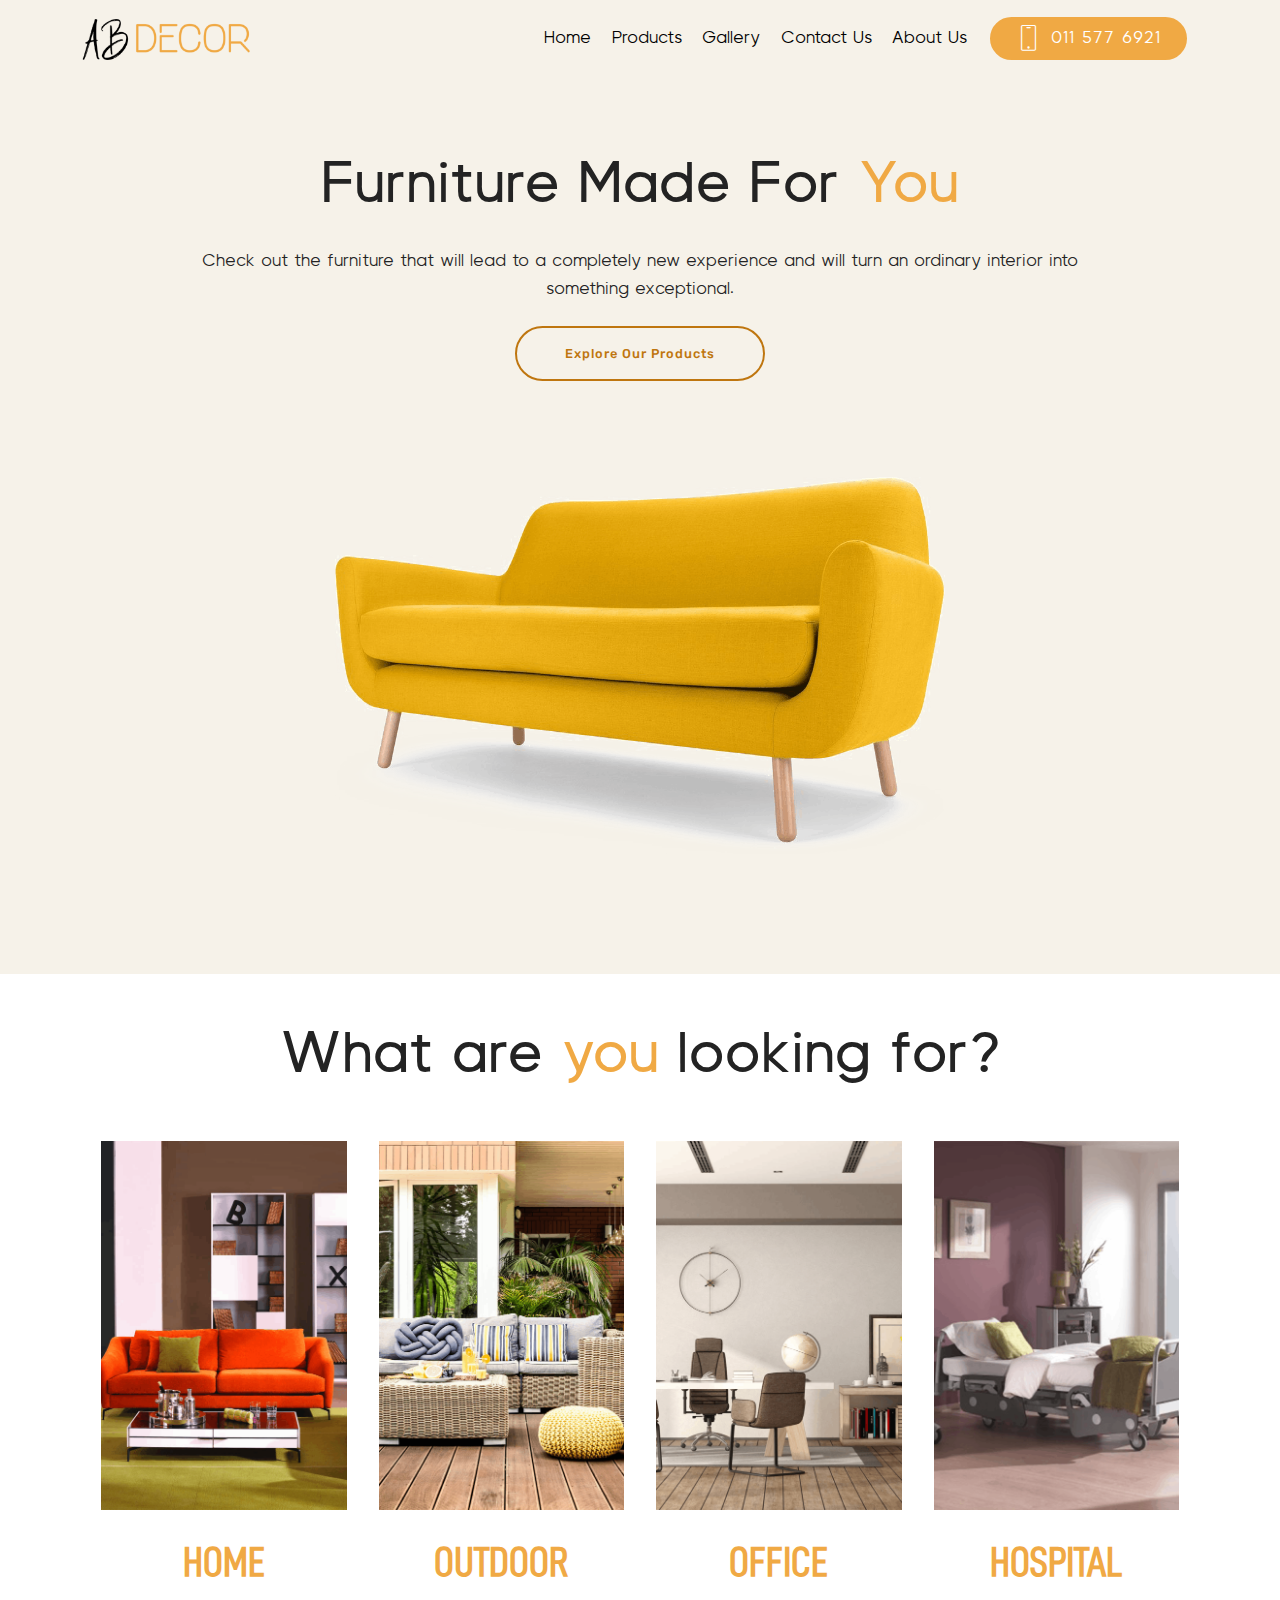
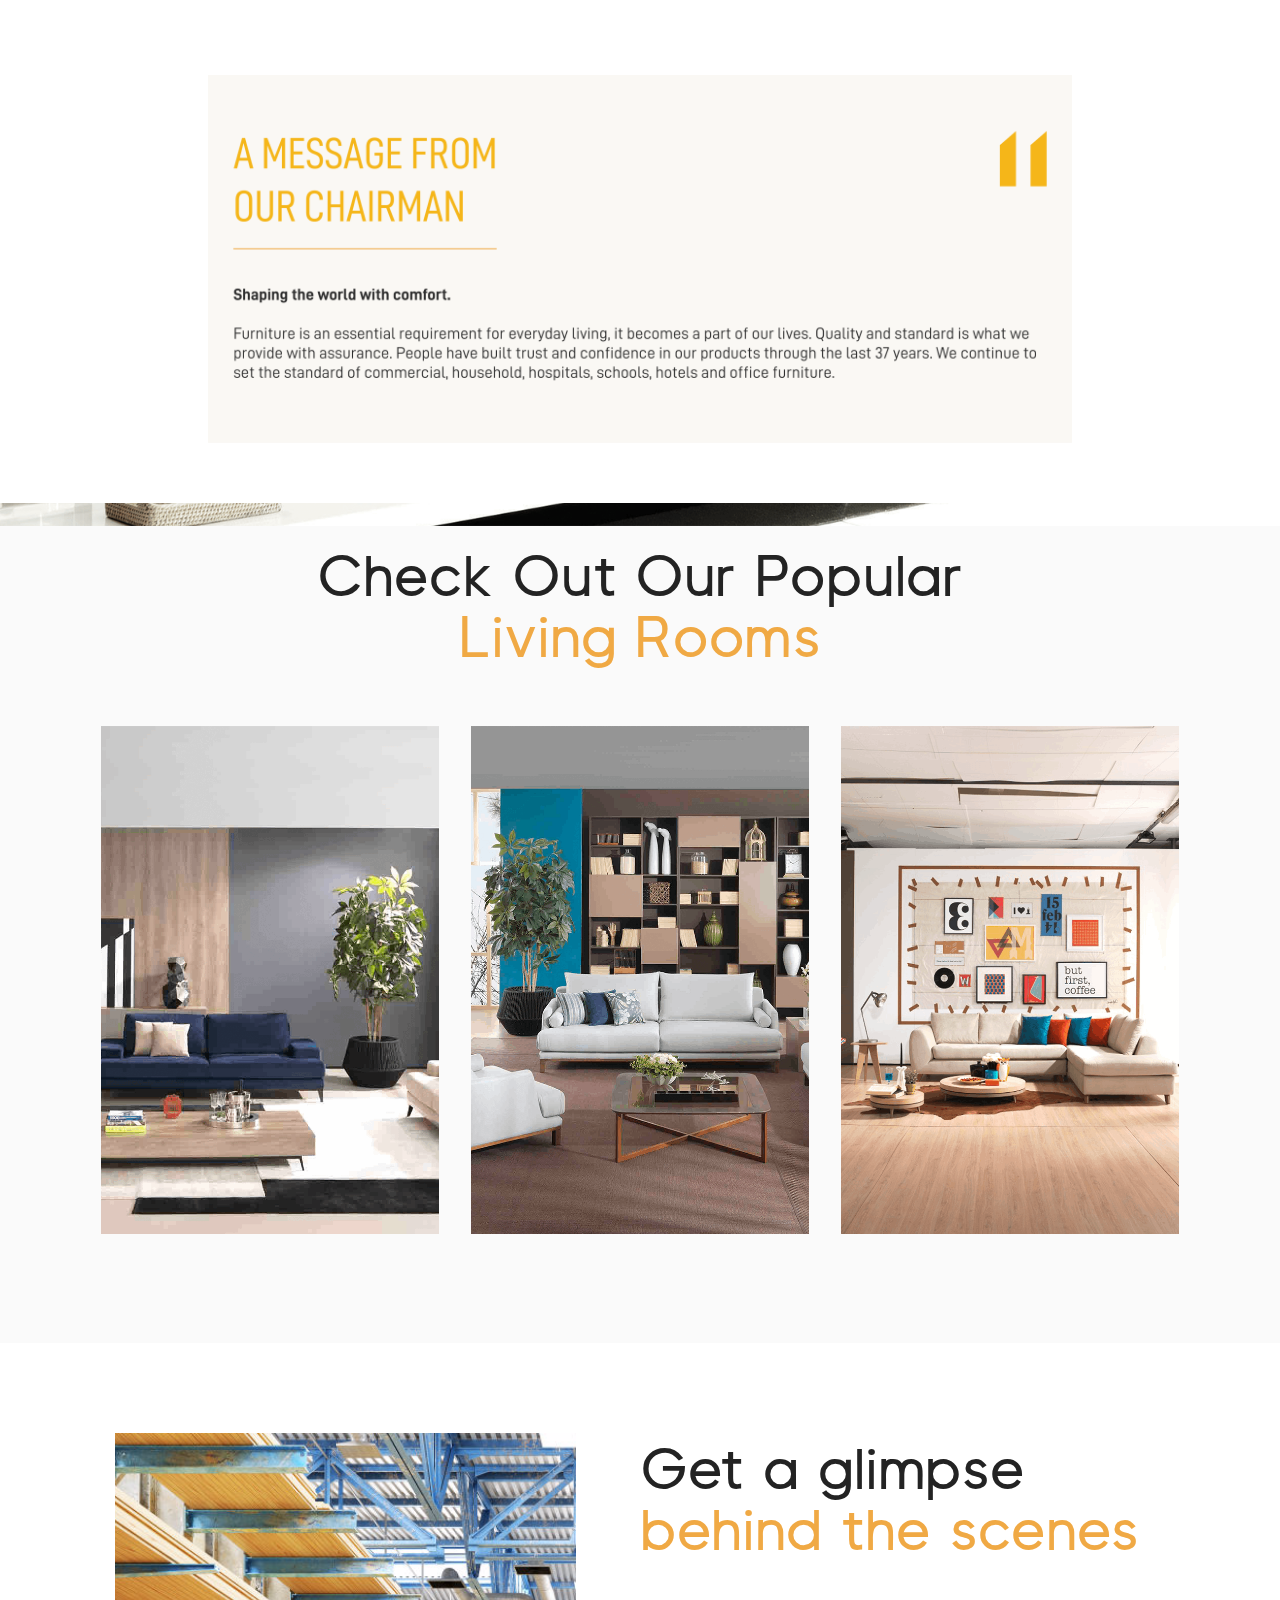
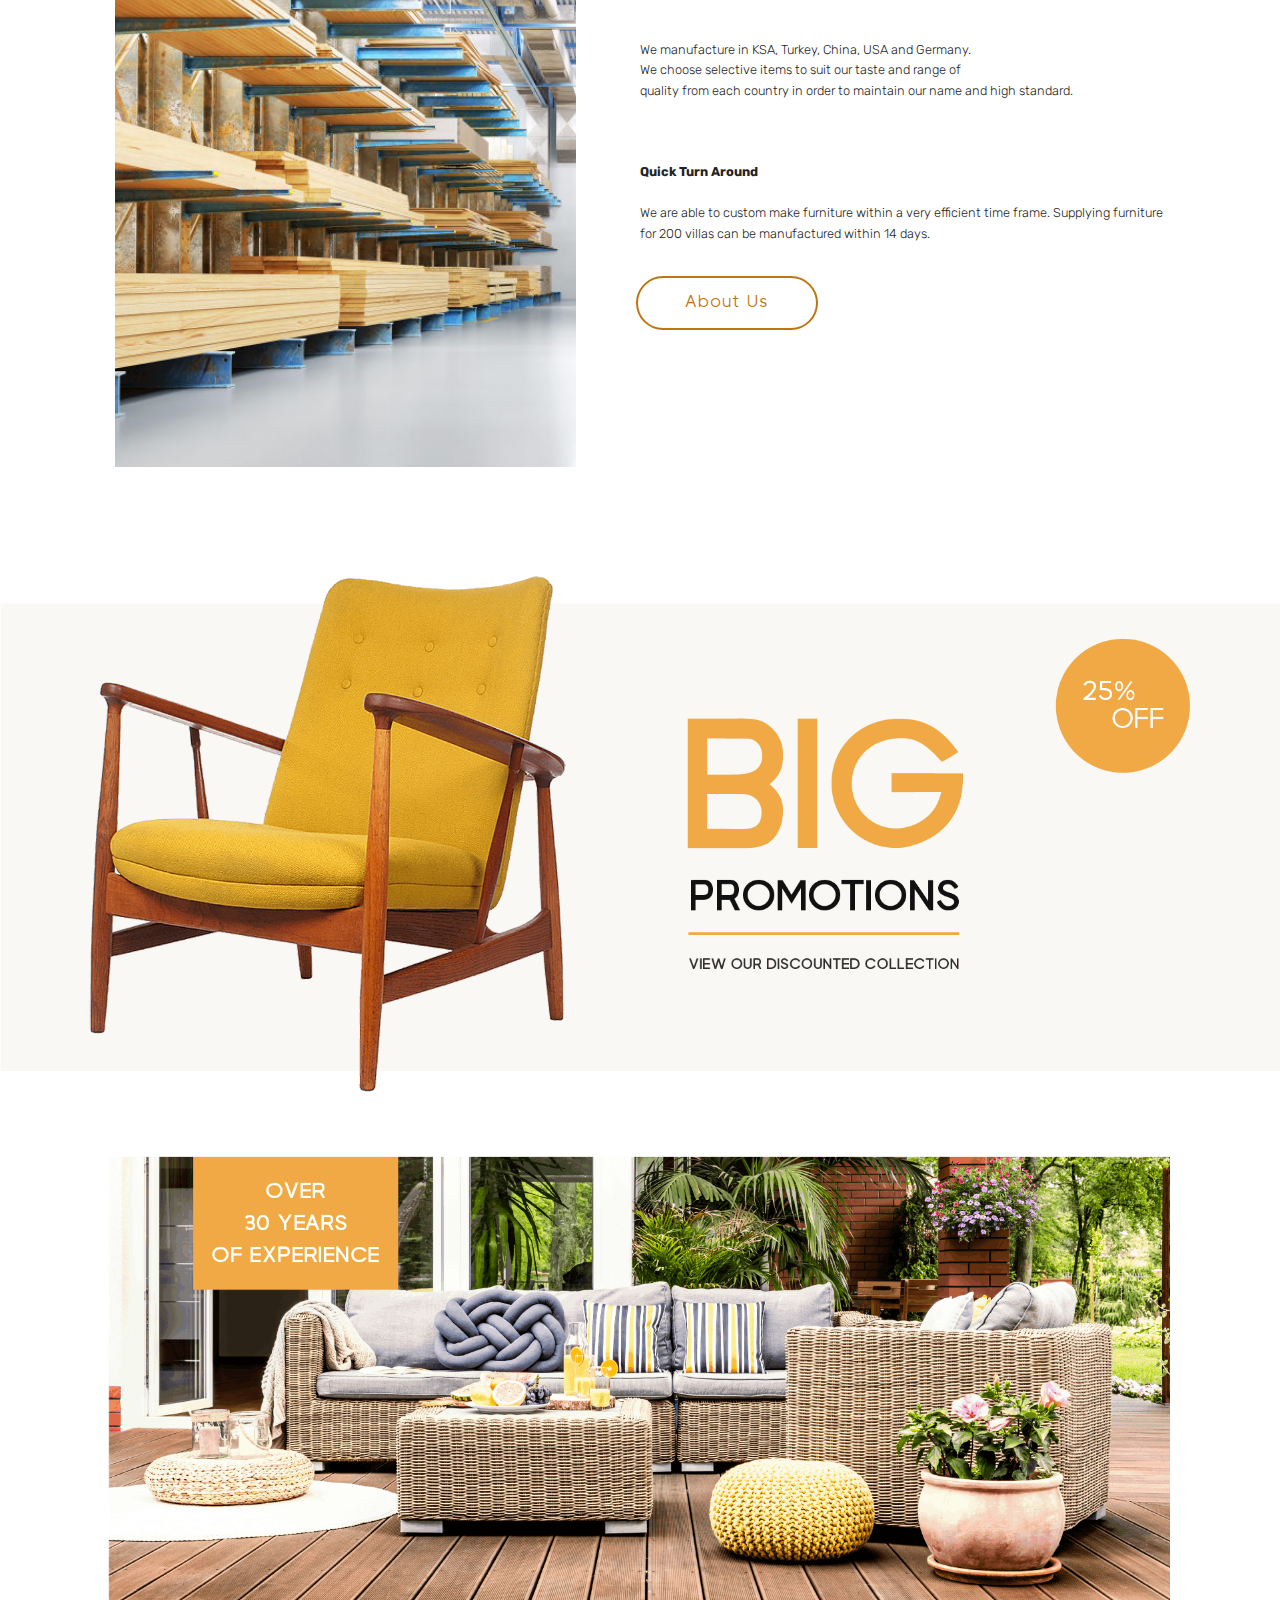
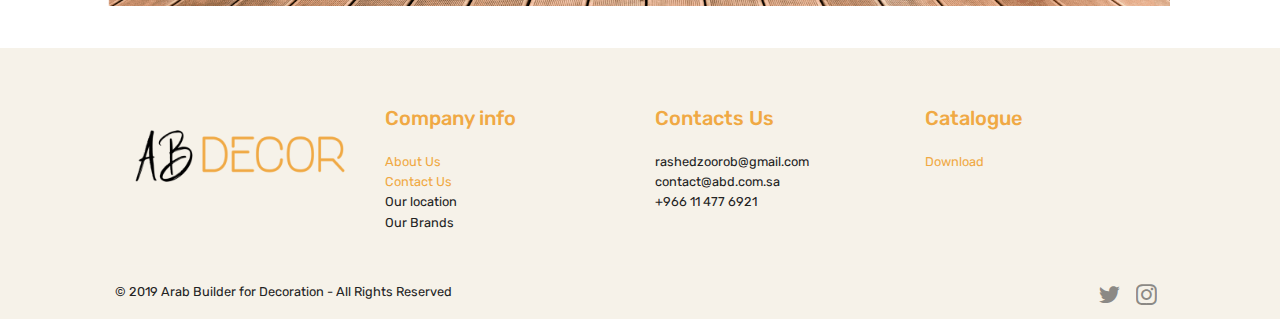
==== commit 420b00b3: "3" ====
--- a/index.html
+++ b/index.html
@@ -77,8 +77,7 @@
                         <h1 class="mbr-section-title align-center mbr-white pb-3 mbr-bold mbr-fonts-style display-1"></h1>
                         <h3 class="mbr-section-subtitle align-center mbr-white mbr-light pb-3 mbr-fonts-style display-1">Furniture Made For <a href=".">You</a></h3>
                         <div class="mbr-text align-center mbr-white pb-3">
-                            <p class="mbr-text mbr-fonts-style display-4">
-                        Check out the furniture that will lead to a completely new experience <br>and will turn an ordinary interior into something exceptional. </p>
+                            <p class="mbr-text mbr-fonts-style display-4">Check out the furniture that will lead to a completely new experience and will turn an ordinary interior into something exceptional.</p>
                         </div>
                         <div class="mbr-section-btn align-center">
                             <a class="btn btn-md btn-primary-outline display-7" href="page1.html">Explore Our Products</a>
@@ -107,7 +106,7 @@
                         <div class="card-wrapper">
                             <div class="card-img">
                                 <a href="page1.html">
-                                    <img src="assets/images/3-506x761.png" alt="" title="">
+                                    <img src="assets/images/3-506x761.png" alt="" title="" class="img-fluid">
                                 </a>
                             </div>
                             <div class="card-box">
@@ -236,7 +235,7 @@
                             <h2 class="mbr-title pt-2 mbr-fonts-style display-1">
                         Get a glimpse<br><a href=".">behind the scenes</a><br><br></h2>
                             <div class="mbr-section-text">
-                                <p class="mbr-text text1 pt-2 mbr-light mbr-fonts-style display-7">We manufacture in KSA, Turkey, China, USA and Germany. <br>We choose selective items to suit our taste and range of <br>quality from each country in order to maintain our name <br>and high standard.<br><br><br><br><strong>Quick Turn Around</strong><br><br>We are able to custom make furniture within a very efficient time frame. Supplying furniture for 200 villas can be manufactured within 14 days.<br></p>
+                                <p class="mbr-text text1 pt-2 mbr-light mbr-fonts-style display-7">We manufacture in KSA, Turkey, China, USA and Germany. <br>We choose selective items to suit our taste and range of <br>quality from each country in order to maintain our name and high standard.<br><br><br><br><strong>Quick Turn Around</strong><br><br>We are able to custom make furniture within a very efficient time frame. Supplying furniture for 200 villas can be manufactured within 14 days.<br></p>
                             </div>
                             <!--Btn-->
                             <div class="mbr-section-btn pt-3 align-left">
